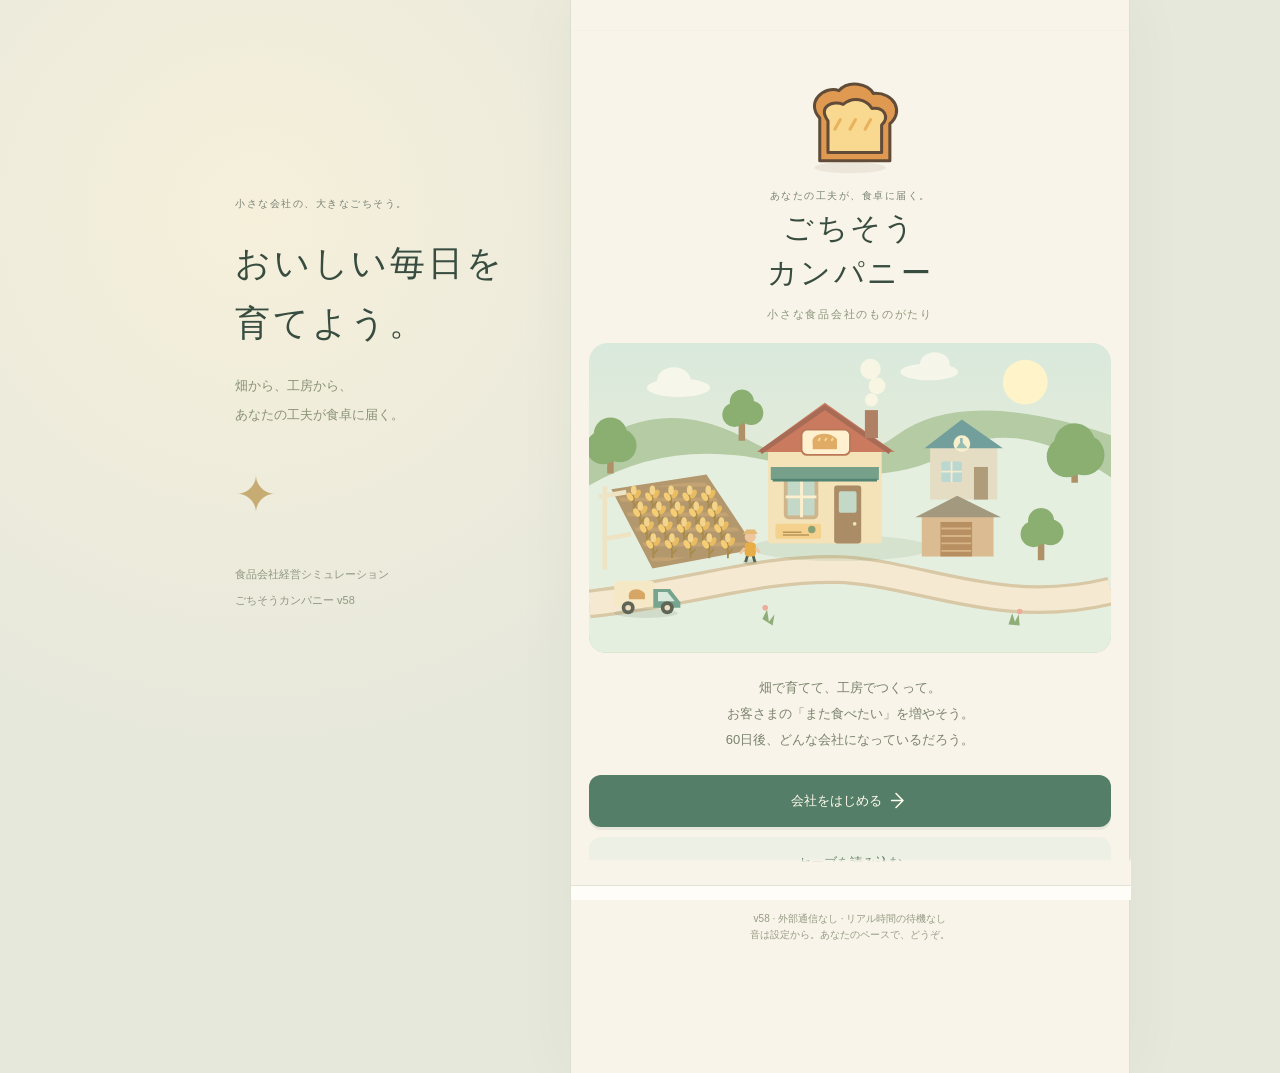
==== index.html @ 8b36f78a "gochisou" ====
<!doctype html><html lang="ja"><head><meta charset="utf-8"><meta name="viewport" content="width=device-width,initial-scale=1,viewport-fit=cover"><meta name="game-play-url" content="https://gochisou-company-mobile.dandeeeee.chatgpt.site"><meta name="apple-mobile-web-app-capable" content="yes"><meta name="apple-mobile-web-app-status-bar-style" content="default"><meta name="mobile-web-app-capable" content="yes"><meta name="theme-color" content="#f8f4e9"><meta name="description" content="小さな食品会社から、みんなの食卓へ。ごちそうカンパニー v58"><title>ごちそうカンパニー v58</title><link rel="icon" type="image/svg+xml" href="data:image/svg+xml,%3Csvg%20xmlns%3D%22http%3A%2F%2Fwww.w3.org%2F2000%2Fsvg%22%20viewBox%3D%220%200%2064%2064%22%3E%3Crect%20width%3D%2264%22%20height%3D%2264%22%20rx%3D%2216%22%20fill%3D%22%236a907c%22%2F%3E%3Cpath%20d%3D%22M14%2030C5%2017%2022%2010%2029%2016c14-10%2028%202%2022%2014v21H14Z%22%20fill%3D%22%23f5d594%22%2F%3E%3Cpath%20d%3D%22m23%2033%204-7m6%207%204-7m6%207%204-7%22%20stroke%3D%22%23c48b4f%22%20stroke-width%3D%223%22%20stroke-linecap%3D%22round%22%2F%3E%3C%2Fsvg%3E%0A"><style>
:root{--ink:#384d40;--muted:#788275;--green:#557e68;--green-dark:#365e4b;--sage:#e2eadd;--cream:#f8f4e9;--paper:#fffdf6;--line:#e4e3d4;--orange:#c9845e;--shadow:0 7px 20px #4b55330a;font-family:-apple-system,BlinkMacSystemFont,"Hiragino Kaku Gothic ProN","Noto Sans JP","Yu Gothic",Meiryo,sans-serif;color:var(--ink);background:#eeeadd;font-synthesis:none}*{box-sizing:border-box}body{margin:0;line-height:1.65;-webkit-tap-highlight-color:transparent}button,input,select,textarea{font:inherit;color:inherit}button,a,input,select{-webkit-touch-callout:none}button{cursor:pointer;border:0;background:none;min-height:44px;border-radius:12px;font-weight:700;touch-action:manipulation}button:active:not(:disabled){transform:translateY(1px)}button:focus-visible,a:focus-visible,input:focus-visible,select:focus-visible,[tabindex]:focus-visible{outline:3px solid #c59052;outline-offset:3px}button:disabled{cursor:not-allowed;opacity:.46}input,select,textarea{background:#fffdf7;border:1px solid #d6daca;border-radius:10px;min-height:44px;padding:10px;max-width:100%;font-size:16px}input[type=number]{width:80px}input[type=range]{padding:0;flex:1;min-width:100px;accent-color:var(--green)}input[type=checkbox]{width:20px;min-height:24px;accent-color:var(--green)}label{font-size:13px;display:block}h1,h2,h3,p{margin:0}h2{font-size:20px;letter-spacing:.03em;line-height:1.5}h3{font-size:15px;line-height:1.6}small,.small{font-size:12px}strong{font-weight:800}a{color:var(--green-dark)}.app{max-width:560px;min-height:100dvh;margin:auto;background:var(--cream);box-shadow:0 0 60px #33422e0c;position:relative}.desktop-note{display:none}.icon{width:21px;height:21px;flex:none;vertical-align:middle}.tiny-label{font-size:10px;letter-spacing:.15em;font-weight:800;color:var(--muted)}.muted{color:var(--muted)}.row{display:flex;align-items:center;gap:10px}.spread{justify-content:space-between}.wrap{flex-wrap:wrap}.grow{flex:1;min-width:0}.center{text-align:center}.right{text-align:right}.stack>*+*{margin-top:10px}.mt{margin-top:14px}.mb{margin-bottom:14px}.gap4{gap:4px}.tag{font-size:10px;font-weight:700;display:inline-flex;gap:4px;align-items:center;padding:3px 8px;border-radius:6px;background:#f0efdf;color:#777b60;white-space:normal}.tag.green{background:#e4eddf;color:#547455}.tag.orange{background:#f7e7d4;color:#a47649}.tag.red{background:#f5e0d6;color:#ad644f}.rank{display:inline-flex;align-items:center;justify-content:center;font-size:12px;font-weight:850;min-width:27px;min-height:24px;padding:0 6px;border-radius:7px;background:#eeeadc;border:1px solid #dadbc9;line-height:1.4}.rank.q2{background:#dce9d6;color:#567945}.rank.q3{background:#d9e9e5;color:#387666}.rank.q4{background:#e2ddee;color:#76628c}.rank.q5,.rank.q6{background:#f4e3ae;border-color:#d5bb70;color:#967435}.btn{display:inline-flex;align-items:center;justify-content:center;gap:7px;padding:11px 16px;background:var(--green);color:#fffbed;box-shadow:0 3px 0 #365d4818;font-size:13px}.btn.secondary{background:#edf0e4;color:#4f725c;box-shadow:none}.btn.outline{background:transparent;color:var(--green);border:1px solid #cdd7c5;box-shadow:none}.btn.danger{color:#a65d49;background:#f7e7df;box-shadow:none}.btn.compact{padding:8px 10px;min-height:44px;font-size:12px}.btn.full{width:100%}.linkbtn{min-height:44px;color:var(--green);padding:6px 3px;font-size:12px;display:inline-flex;gap:5px;align-items:center}.text-danger{color:#aa6451}.card{background:var(--paper);border:1px solid var(--line);border-radius:17px;padding:16px;box-shadow:var(--shadow);min-width:0}.card+.card{margin-top:12px}.card.tint{background:#edf1e4}.section-head{margin:22px 0 12px}.section-head:first-child{margin-top:2px}.section-head .eyebrow{font-size:11px;color:var(--orange);letter-spacing:.12em;font-weight:800}.intro{font-size:12px;color:var(--muted);margin:5px 0 16px}.empty{border:1px dashed #ccd5c3;border-radius:15px;padding:25px 15px;text-align:center;color:var(--muted);font-size:12px}.grid{display:grid;grid-template-columns:repeat(2,minmax(0,1fr));gap:10px}.grid>.card{margin:0}.pill{padding:6px 10px;border-radius:30px;font-size:11px;background:#efeee1;display:inline-flex;gap:5px;align-items:center}.divider{height:1px;background:var(--line);margin:13px 0}.notice{font-size:12px;padding:11px 13px;border-radius:12px;background:#f1ebd9;border-left:3px solid #d5b676}.notice.warn{background:#f8e9db;border-left-color:#c78661}.food-art{width:66px;height:66px;flex:none}.food-art.big{width:86px;height:86px}.avatar{width:62px;height:65px;flex:none}.meter{height:6px;background:#e9eadc;border-radius:5px;overflow:hidden}.meter>i{height:100%;display:block;background:#8fa979;border-radius:5px}.metric-grid{display:grid;grid-template-columns:repeat(3,minmax(0,1fr));gap:8px}.metric{background:#f2f2e7;padding:10px;border-radius:10px;min-width:0}.metric small{font-size:10px;color:var(--muted);display:block}.metric b{font-size:16px;overflow-wrap:anywhere}.metric.positive b{color:#517857}.metric.negative b{color:#ae735b}header{padding:18px 20px 12px;background:var(--cream);position:sticky;top:0;z-index:20;border-bottom:1px solid #e1e4d733}.brandmark{display:flex;gap:9px;align-items:center}.brand-icon{background:#668872;color:#f7e7bc;width:34px;height:34px;border-radius:12px;display:grid;place-items:center}.brandmark strong{font-size:13px;letter-spacing:.04em}.company-name{font-size:10px;color:var(--muted);max-width:180px;overflow:hidden;text-overflow:ellipsis;white-space:nowrap}.save-dot{font-size:10px;color:#73846d;display:flex;gap:4px;align-items:center}.save-dot::before{content:'';width:5px;height:5px;border-radius:50%;background:#8fa87c}.header-data{display:flex;gap:8px;margin-top:12px;align-items:center;justify-content:space-between}.date-box{display:flex;gap:5px;align-items:baseline}.date-box strong{font-size:25px;line-height:1.1;letter-spacing:-.04em}.date-box small{font-size:11px}.date-box .season{font-size:12px;margin-right:7px;color:#849672}.cash-box{font-variant-numeric:tabular-nums;color:#566d4d;display:flex;align-items:center;gap:6px;font-size:21px;font-weight:800;letter-spacing:-.025em}.cash-box .icon{color:#ba9a58;width:19px}.header-meta{display:flex;justify-content:space-between;font-size:10px;color:#7b8370;margin-top:6px}.header-meta b{color:#5d7057;font-weight:700}main{padding:9px 18px 180px;min-height:65vh}#daybar{position:fixed;bottom:calc(66px + env(safe-area-inset-bottom));width:min(100%,560px);background:linear-gradient(0deg,var(--cream) 85%,transparent);padding:17px 18px 10px;z-index:29}.day-action{width:100%;display:flex;align-items:center;justify-content:space-between;background:#4e755f;color:#fff9e6;padding:11px 16px;border-radius:14px;box-shadow:0 5px 14px #35554218;min-height:48px}.day-action small{font-size:10px;font-weight:400;color:#e1e9d5}.day-action strong{font-size:13px}.day-action .icon{width:19px}nav{position:fixed;bottom:0;width:min(100%,560px);display:grid;grid-template-columns:repeat(5,1fr);padding:7px 10px calc(7px + env(safe-area-inset-bottom));background:#fffdf7f7;backdrop-filter:blur(12px);border-top:1px solid #e0e3d5;z-index:30}nav button{display:flex;flex-direction:column;align-items:center;justify-content:center;gap:3px;font-size:10px;color:#87907e;border-radius:12px;min-height:49px}nav button.active{color:#466d54;background:#eaf0e4}nav .icon{width:22px;height:22px}.subnav{display:flex;flex-wrap:wrap;gap:6px;margin:10px 0 20px}.subnav button{font-size:12px;min-height:44px;padding:7px 13px;border:1px solid #e0e3d6;border-radius:30px;color:#7a8270;background:#f5f3e8}.subnav button.active{background:#e2eadc;border-color:#cfdbbf;color:#45654b}.company-scene{width:calc(100% + 12px);margin:0 -6px;display:block;border-radius:17px;overflow:hidden}.scene-wrap{position:relative;margin-top:10px}.scene-caption{display:flex;align-items:center;justify-content:space-between;font-size:10px;color:#7e8a72;padding:8px 3px}.home-greeting h2{font-size:22px;font-weight:800;letter-spacing:.03em}.home-greeting p{font-size:11px;color:#91947f}.goal-card{padding:13px 15px;border-color:#d8dfca}.goal-icon{width:32px;height:32px;border-radius:50%;background:#e5eddc;display:grid;place-items:center;color:#75905c;flex:none}.goal-card h3{font-size:13px}.goal-card small{font-size:10px;color:#8a8c76}.goal-card .icon{width:17px}.goal-arrow{color:#98a080}.quick-grid{display:grid;grid-template-columns:repeat(3,minmax(0,1fr));gap:9px}.quick-grid button{padding:13px 5px 10px;background:#fffdf6;border:1px solid #e0e4d4;border-radius:14px;min-height:85px;display:flex;flex-direction:column;align-items:center;gap:5px;font-size:11px}.quick-grid .icon{color:#879b70;width:23px;height:23px}.quick-grid small{font-size:10px;font-weight:400;color:var(--muted)}.customer-note{border-radius:15px;background:#eaf0e1;padding:12px;display:flex;gap:10px;align-items:center;font-size:12px}.customer-note .avatar{width:47px;height:52px}.product-card{display:flex;gap:12px;align-items:center;padding:13px}.product-card .info{flex:1;min-width:0}.product-card h3{font-size:14px}.product-card .tags{display:flex;gap:4px;flex-wrap:wrap;margin-top:4px}.product-card .food-art{width:65px;height:65px}.product-card .product-action{display:flex;flex-direction:column;align-items:center;gap:3px}.product-action small{font-size:10px;color:var(--muted)}.product-action .btn{min-width:66px;padding:9px}.recipe-materials{font-size:11px;color:#8a8b74;margin-top:5px}.order-top{display:flex;justify-content:space-between;gap:7px;margin-bottom:9px}.order-customer{font-size:11px;color:#71816e}.order-product{display:flex;gap:10px;align-items:center}.order-product h3{font-size:15px}.order-product .food-art{width:58px;height:58px}.order-reward{font-size:20px;color:#657c51;letter-spacing:-.02em;font-weight:800}.order-bottom{display:flex;align-items:center;justify-content:space-between;gap:8px;margin-top:12px}.order-status{font-size:11px;color:#65806b;margin-top:10px;padding:8px 10px;background:#f0f3e9;border-radius:9px}.order-status.warn{background:#f8eedc;color:#9d7c52}.order-actions{display:flex;gap:7px;flex-wrap:wrap;margin-top:11px}.order-actions .btn{flex:1}.detail-actions{display:flex;flex-wrap:wrap;gap:8px}.detail-actions button{font-size:11px;min-height:44px;color:#728263;padding:4px 9px;background:#f2f3e9;border-radius:8px}.reason{font-size:11px;color:#a27754;margin-top:7px}.lot-row{padding:12px;border:1px solid var(--line);border-radius:12px;background:#fffdf7;margin-top:8px}.lot-row .food-art{width:40px;height:40px}.lot-row .details{font-size:10px;color:#88907c;margin-top:4px}.staff-card .avatar{width:73px;height:77px}.staff-card .skill{display:inline-block;font-size:11px;background:#f4e8d4;padding:4px 9px;border-radius:8px;color:#9a7851}.research-row{padding:14px 12px;display:flex;gap:10px;align-items:center;border-bottom:1px solid var(--line)}.research-row:last-child{border-bottom:0}.research-row h3{font-size:13px}.research-row p{font-size:11px;color:var(--muted)}.research-row .icon{color:#86a27a}.research-panel{padding:0 10px}.region-map{padding:10px}.region-card{border-left:3px solid #a1b58a}.timeline{position:relative;padding-left:18px}.timeline::before{content:'';position:absolute;left:4px;top:10px;bottom:10px;width:1px;background:#d9dfcd}.timeline-item{position:relative;padding:0 0 19px}.timeline-item::before{content:'';position:absolute;left:-18px;top:8px;width:9px;height:9px;background:#9aaa7e;border:2px solid var(--cream);border-radius:50%}.timeline-item small{color:#9ba185;font-size:10px}.timeline-item strong{display:block;font-size:13px}.timeline-item p{color:#7c8572;font-size:11px}.bar-row{display:grid;grid-template-columns:48px 1fr 32px;gap:10px;align-items:center;font-size:12px;margin-top:10px}.hero-result{padding:25px 10px;text-align:center;background:radial-gradient(ellipse,#f6e8bc,transparent 68%)}.hero-result .icon{width:50px;height:50px;color:#c1a161}.hero-result h2{margin-top:12px;font-size:24px}.hero-result p{font-size:12px;margin-top:5px;color:#849077}.form-grid{display:grid;grid-template-columns:1fr 80px;gap:10px;align-items:center}.form-grid label{display:flex;align-items:center;gap:6px}.form-grid .food-art{width:32px;height:32px}.draft-form{display:grid;gap:12px}.draft-form label>input,.draft-form label>select{display:block;margin-top:4px;width:100%}.probability{display:flex;gap:3px;height:9px;border-radius:8px;overflow:hidden;margin:12px 0 7px}.probability span{background:#86a77f;min-width:1px}.prob-legend{display:flex;flex-wrap:wrap;gap:7px;font-size:10px;color:#849175}.preview-stats{display:grid;grid-template-columns:repeat(3,1fr);gap:6px;margin:14px 0}.preview-stats>div{padding:10px 7px;background:#f0f2e7;border-radius:10px;text-align:center}.preview-stats small{font-size:10px;display:block;color:#7a8570}.preview-stats b{font-size:15px}.sheet-top{display:flex;justify-content:space-between;align-items:flex-start;margin-bottom:18px;gap:10px}.sheet-close{width:44px;height:44px;display:grid;place-items:center;background:#f0f1e5;border-radius:50%;flex:none}.sheet-close .icon{width:18px}.sheet-product{display:flex;gap:14px;align-items:center;margin-bottom:15px}.sheet-product .food-art{width:84px;height:84px}.sheet-product h2{font-size:19px}.sheet-footer{margin-top:18px;display:flex;gap:8px}.sheet-footer .btn{flex:1}.field-row{display:flex;justify-content:space-between;align-items:center;gap:10px;margin:12px 0}.field-row select{max-width:60%}dialog{border:1px solid #e1e3d3;background:var(--paper);color:var(--ink);border-radius:23px 23px 0 0;width:min(560px,100%);max-width:100%;max-height:89dvh;margin:auto auto 0;padding:24px 20px max(24px,env(safe-area-inset-bottom));box-shadow:0 -8px 80px #344c4333;overflow-y:auto;overscroll-behavior:contain}dialog::backdrop{background:#233f3a66;backdrop-filter:blur(4px)}dialog[open]{animation:sheet-in .22s ease-out}body:has(dialog[open]){overflow:hidden}#toast{position:fixed;left:50%;transform:translate(-50%,12px);bottom:calc(143px + env(safe-area-inset-bottom));background:#385d49f5;color:#fff9e9;padding:12px 18px;border-radius:14px;z-index:100;max-width:90%;width:max-content;box-shadow:0 8px 20px #24423022;font-size:12px;opacity:0;pointer-events:none;transition:.2s}#toast.show{opacity:1;transform:translate(-50%,0)}#celebrate{position:fixed;inset:0;pointer-events:none;z-index:90;overflow:hidden}.confetti{position:absolute;top:-20px;width:7px;height:12px;background:#d8b56a;animation:confetti 1.5s ease-out forwards}#save-warning:empty{display:none}#save-warning{position:sticky;top:118px;z-index:35;background:#f5dbce;padding:12px 18px;color:#8e503c;font-size:12px;border-bottom:1px solid #d2a98d}#save-warning .btn{min-height:44px;font-size:11px;padding:6px 12px}.welcome{padding:16px 0 35px}.welcome-logo{display:block;text-align:center;margin-top:20px}.welcome-logo .food-art{width:110px;height:110px}.welcome h1{font-size:30px;line-height:1.5;letter-spacing:.08em}.welcome .sub{font-size:11px;letter-spacing:.16em;color:#8b967a;margin:10px 0 20px}.welcome .company-scene{margin:0;width:100%}.welcome .lead{font-size:13px;line-height:2;margin:22px 15px;color:#7a826c}.welcome .btn{min-height:52px}.splash-footer{font-size:10px;text-align:center;color:#959b84;margin:22px 0}.welcome-fields{display:grid;gap:12px}.welcome-fields input,.welcome-fields select{width:100%;margin-top:4px}.lot-filter{display:flex;align-items:center;gap:8px}.lot-filter select{flex:1}.album{display:grid;grid-template-columns:repeat(3,minmax(0,1fr));gap:8px}.album-item{text-align:center;background:#fffdf6;border:1px solid var(--line);border-radius:13px;padding:10px 4px;font-size:10px}.album-item .food-art{width:60px;height:60px}.album-item.undiscovered{filter:grayscale(.8);opacity:.65}.album-item span{display:block}.two-col{display:grid;grid-template-columns:1fr 1fr;gap:10px}.input-group{display:flex;gap:6px;align-items:center}.output-msg{padding:11px;background:#e9f0df;border-radius:11px;font-size:12px}.route-title{display:flex;align-items:center;gap:8px}.day-warning{font-size:11px;color:#ad7758}.content-list{font-size:12px;margin:10px 0;padding-left:19px;line-height:1.9}.code-block{padding:13px;background:#efeee3;font-size:11px;white-space:pre-wrap;overflow-wrap:anywhere;border-radius:11px;max-height:300px;overflow:auto}.edit-hint{font-size:11px;color:#919a80;margin-top:8px}.inline-name{overflow-wrap:anywhere}details{margin-top:12px}summary{cursor:pointer;min-height:44px;font-size:12px;color:#71836a;display:flex;align-items:center}summary::before{content:'＋';margin-right:6px}details[open]>summary::before{content:'−'}.field-label{font-size:11px;color:#869276}.table{width:100%;border-collapse:collapse;font-size:11px}.table th,.table td{padding:9px 6px;border-bottom:1px solid var(--line);text-align:left}.chips{display:flex;gap:5px;flex-wrap:wrap}.locked-card{opacity:.7}.counter{font-size:11px;color:#a38753;white-space:nowrap}.scene-paused *{animation-play-state:paused!important}.company-scene [role=button]{cursor:pointer}.company-scene [role=button]:hover{filter:brightness(1.04)}.cloud{animation:cloud 18s ease-in-out infinite}.cloud2{animation-delay:-8s}.steam{animation:steam 3.4s ease-in-out infinite;transform-origin:303px 70px}.crop{animation:crop 4s ease-in-out infinite;transform-box:fill-box;transform-origin:bottom}.delivery-truck{animation:truck 22s linear infinite}.farmer-worker{animation:farmer 7s ease-in-out infinite}.chef-worker{animation:chef 9s ease-in-out infinite}.craft-pulse .company-scene{animation:glow .65s ease-out}@keyframes cloud{50%{translate:20px 0}}@keyframes steam{0%,100%{opacity:.35;translate:0 4px}50%{opacity:.8;translate:2px -3px}}@keyframes crop{50%{rotate:4deg}}@keyframes truck{0%,10%{translate:-120px 0}80%,100%{translate:540px 0}}@keyframes farmer{0%,100%{translate:0 0}40%,60%{translate:-30px -12px}}@keyframes chef{0%,100%{translate:0 0}35%,65%{translate:38px 12px}}@keyframes sheet-in{from{translate:0 25px;opacity:.3}to{translate:0 0;opacity:1}}@keyframes confetti{to{translate:40px 105vh;rotate:400deg;opacity:0}}@keyframes glow{50%{filter:brightness(1.09)}}.reduced *, .short *{scroll-behavior:auto!important}.reduced .company-scene *,.reduced .confetti,.reduced dialog{animation:none!important}.short .confetti{animation-duration:.6s}.short dialog{animation-duration:.1s}@media(prefers-reduced-motion:reduce){.company-scene *,.confetti,dialog{animation:none!important}*{scroll-behavior:auto!important}}@media(min-width:900px){body{background:radial-gradient(circle at 20% 20%,#f6f0db,transparent 40%),#e7e8dc}.app{margin-left:calc(50% - 70px);border-left:1px solid #dbe0d0;border-right:1px solid #dbe0d0}.desktop-note{display:block;position:fixed;top:21%;right:calc(50% + 130px);width:275px}.desktop-note h1{font-size:35px;line-height:1.7;margin:18px 0 20px;letter-spacing:.08em}.desktop-note p{color:#899276;font-size:13px;line-height:2.2}.desktop-note small{font-size:11px;line-height:2;color:#909780}.desktop-sprig{font-size:50px;color:#c6ab73;margin:24px 0}dialog{margin:auto;border-radius:23px;max-height:88vh}#toast{left:calc(50% + 210px)}}@media(max-width:359px){header{padding:14px 14px 10px}main{padding-left:12px;padding-right:12px}.brandmark strong{font-size:12px}.cash-box{font-size:19px}.product-card{gap:7px;padding:10px}.product-card .food-art{width:52px;height:52px}.product-card h3{font-size:12px}.product-card .btn{min-width:55px;padding:8px 7px}.card{padding:13px}.btn{padding:10px 11px}.metric b{font-size:14px}.home-greeting h2{font-size:20px}.subnav button{padding:7px 11px}dialog{padding-left:16px;padding-right:16px}.header-meta{font-size:9px}.quick-grid button{font-size:10px}}
.result-sprite{position:fixed;z-index:120;left:50%;top:43%;width:98px;height:98px;border-radius:24px;background:#fff9eadd;box-shadow:0 10px 30px #55603b1a;pointer-events:none;animation:product-fly .8s ease-out forwards;display:grid;place-items:center}.result-sprite .food-art{width:80px;height:80px}@keyframes product-fly{0%{transform:translate(-50%,30px) scale(.6);opacity:0}30%{transform:translate(-50%,0) scale(1.1);opacity:1}60%{transform:translate(-50%,-8px) scale(1);opacity:1}100%{transform:translate(-50%,-70px) scale(.8);opacity:0}}.reduced .result-sprite{display:none}@media(prefers-reduced-motion:reduce){.result-sprite{display:none}}
/* v54: standalone boot, small screens, keyboard and safe-area handling. */
.boot-panel{margin:24px auto;padding:22px;max-width:500px;border:1px solid var(--line);border-radius:18px;background:var(--paper);font-size:16px}.boot-panel[hidden]{display:none}.boot-panel h1{font-size:23px}.boot-panel p{margin:14px 0}.boot-panel a{color:white;text-decoration:none}.local-notice{text-align:left;margin-bottom:20px}.local-notice a{display:block;min-height:44px;padding:10px 0;color:var(--green-dark);font-weight:700}
html{scroll-padding-top:130px}body{overflow-wrap:anywhere;-webkit-text-size-adjust:100%;text-size-adjust:100%}.row.spread,.sheet-footer,.detail-actions{flex-wrap:wrap}header{padding-top:calc(18px + env(safe-area-inset-top,0px))}.header-data{flex-wrap:wrap}.cash-box{max-width:100%;flex-wrap:wrap}.header-meta{gap:6px;flex-wrap:wrap}.save-dot.unsaved{color:#a45c3f}.save-dot.unsaved::before{background:#bb6a49}
main{padding-bottom:calc(var(--bottom-space,190px) + env(safe-area-inset-bottom,0px))}#daybar{bottom:var(--nav-height,80px)}nav{padding-bottom:calc(7px + env(safe-area-inset-bottom,0px))}nav button{min-width:0;overflow-wrap:anywhere}nav button span{font-size:12px}.keyboard-open:not(.modal-open) #daybar,.keyboard-open:not(.modal-open) nav{visibility:hidden}
dialog{max-height:89vh;max-height:min(89dvh,calc(var(--visible-height,100vh) - 20px));scroll-padding-bottom:20px}dialog:not([open]){display:none}dialog[open]{display:block}.modal-open{position:fixed;width:100%;overflow:hidden}.dialog-fallback::before{content:'';position:fixed;inset:0;background:#233f3a99;z-index:98}.dialog-fallback dialog{position:fixed;z-index:99;top:auto;bottom:0;left:0;right:0}.sheet-top{align-items:flex-start}.sheet-top h2{overflow-wrap:anywhere}.sheet-close{flex:none;min-width:44px}.sheet-footer .btn{min-width:min(130px,100%)}.field-row{flex-wrap:wrap}.field-row select{min-width:0}.field-row input[type=range]{min-width:80px}textarea{display:block;width:100%;min-height:140px;resize:vertical;user-select:text;-webkit-user-select:text;-webkit-touch-callout:default}input,select{-webkit-touch-callout:default}.small,.intro,.notice,.btn.compact{font-size:13px}.tag,.field-label,.edit-hint,.recipe-materials{font-size:12px}.metric small{font-size:12px}.code-block{max-width:100%;overflow-wrap:anywhere;white-space:pre-wrap}.welcome{padding-top:10px}
@media(max-width:359px){.metric-grid{gap:5px}.metric{padding:8px 5px}.metric b{font-size:14px}.header-meta{font-size:11px}.card.product-card{flex-wrap:wrap}.product-card .info{min-width:120px}.product-card>.btn{margin-left:auto}.sheet-footer{flex-wrap:wrap}.row.spread{gap:8px}}
@media(min-width:900px){.modal-open .app{margin-left:calc(50% - 70px)}}

label.row{min-height:44px}.notice.warn{font-size:14px}.result-sprite{pointer-events:none}.field-row>label{flex-shrink:0}

/* v55: compact, readable work and tasting notes. */
.affinity-summary{margin-top:14px;padding:14px;background:#f3efe3;border-radius:14px}
.affinity-pair{padding:10px 0;border-bottom:1px solid #dfdfcc}
.affinity-pair .row>span{min-width:0;overflow-wrap:anywhere}
.affinity-pair b{flex-shrink:0;margin-left:10px}
.work-card .row{flex-wrap:wrap;gap:10px}
.work-card .btn{min-height:44px}
@media(max-width:360px){.affinity-summary{padding:10px}.field-row label{overflow-wrap:anywhere}.work-card .row .btn{flex-basis:100%}}

/* v56: daily choices, clear staff presets, and a compact closing flow. */
.today-board{border:1px solid #9cad8b;background:#fcfff5}.today-title{font-size:16px;font-weight:700;margin:12px 0;color:#405e48}
.today-board>.row{flex-wrap:wrap;gap:8px}.today-row{display:flex;gap:12px;justify-content:space-between;align-items:center;padding:12px 0;border-bottom:1px solid #e4e7d9}.today-row:last-child{border-bottom:0}
.today-row>div{flex:1;min-width:0;overflow-wrap:anywhere}.today-row strong{font-size:13px;display:block}.today-row small{display:block;font-size:12px;color:#71806a;margin-top:4px}.today-row>.btn{flex:0 1 130px;min-width:90px;min-height:44px}
.optional-growth{border-top:1px dashed #d4dbc7}.closing-risks{border-radius:14px;background:#f8ece2;border:1px solid #dfbea1;padding:14px}.closing-risks h3{color:#85533b}
.preset-card.selected{border:2px solid #8aab77;background:#f4f9ec}.preset-card .row{flex-wrap:wrap;gap:8px}
.work-flow{display:grid;grid-template-columns:repeat(4,minmax(0,1fr));gap:6px;margin:16px 0}.work-flow>span{font-size:11px;text-align:center;display:flex;flex-direction:column;align-items:center;gap:4px;background:#fffdf5;padding:8px 3px;border-radius:10px}.work-flow svg{width:38px;height:38px}
.quick-contract{padding:12px;border:1px solid #cfdbc3;background:#f5f8ef;border-radius:12px}.quick-contract .btn{white-space:normal}
.day-action{gap:12px}.day-hint{min-width:0;flex:1;text-align:left}.day-hint small{display:block;white-space:normal;overflow-wrap:anywhere}.day-next{display:flex;align-items:center;flex:none;gap:7px}.sheet-footer>div{flex:1;min-width:0}.sheet-footer>div .btn{min-width:0;min-height:48px;white-space:normal}
@media(max-width:360px){.today-row{flex-wrap:wrap;gap:8px}.today-row>.btn{flex:1 1 100%;width:100%}.work-details .field-row>label{flex-shrink:1}.work-flow>span{font-size:10px}.day-hint small{font-size:11px}}

.closing-dialog .sheet-footer{position:sticky;bottom:-24px;background:var(--paper);padding:12px 0;z-index:2;border-top:1px solid var(--line);box-shadow:0 -8px 12px var(--paper)}

/* Job applications and recovery desk keep the same warm company palette. */
.cash-banner{background:#f7ecd5;border-color:#dcc69a}.cash-banner h3{font-size:14px}.cash-banner .icon{color:#b38a3e;width:32px;height:32px}.campaign-grid{display:grid;grid-template-columns:repeat(2,minmax(0,1fr));gap:10px}.campaign-grid .card{margin:0;display:flex;flex-direction:column}.campaign-price{font-size:22px;margin:7px 0;color:var(--green-dark)}.campaign-card>.btn{margin-top:auto}.campaign-card>details{margin-bottom:12px}.recruit-intro{background:#eef0e1}.applicant-card{position:relative;overflow:hidden;animation:application-arrive .4s ease-out}.applicant-card:before{content:'';position:absolute;top:0;left:0;width:4px;height:100%;background:#d7bc78}.applicants>.card+.card{margin-top:12px}.talent-stats{margin-top:14px;display:grid;gap:7px}.talent-stats>div{display:grid;grid-template-columns:52px minmax(30px,1fr) 32px;gap:8px;align-items:center;font-size:12px}.talent-stats b{text-align:right}.talent-stats .meter{height:7px}.talent-quote{padding:11px 12px;background:#f5f0df;border-radius:10px;margin-top:12px}.talent-profile{display:flex;align-items:center;gap:15px}.talent-profile .avatar{width:86px;height:96px}.rarity-badge{display:inline-flex;font-size:10px;padding:3px 9px;border:1px solid #cad7c4;border-radius:30px;background:#e8eedf;font-weight:800}.rarity-1{background:#e2edea;border-color:#a7c9bb;color:#40776a}.rarity-2{background:#eee5f3;border-color:#c8abd9;color:#846094}.rarity-3{background:#f6e9c3;border-color:#d4b265;color:#976e25}.support-card{border-color:#c8d6bd;background:#f4f6e9}.campaign-card summary{font-size:11px}.campaign-card .small{font-size:11px}.finance-route select{width:100%}@keyframes application-arrive{from{opacity:0;transform:translateY(9px)}to{opacity:1;transform:none}}@media(max-width:360px){.campaign-grid{grid-template-columns:1fr}.talent-profile{gap:8px}.talent-profile h2{font-size:18px}}@media(prefers-reduced-motion:reduce){.applicant-card{animation:none}}.reduced .applicant-card{animation:none}

/* v58: one clear next step; a small, optional menu design space. */
.order-next{margin-top:16px;padding:15px;border-radius:15px;background:#f2f1e3;border:1px solid #e0dfca;overflow-wrap:anywhere}.order-next h3{font-size:15px;line-height:1.6;margin-top:5px}.order-next .btn{white-space:normal;min-height:46px}.order-next .tiny-label{color:#799072}.dining-invite{margin-top:18px;background:linear-gradient(120deg,#f0f3e6,#f9f2df);border-color:#d6ddc4}.dining-mark{display:grid;place-items:center;flex:0 0 46px;height:46px;border-radius:50%;background:#e0e8d3;color:#698363}.dining-mark svg{width:25px;height:25px}.dining-brief{padding:18px;background:#eff2e5;border-radius:18px}.dining-brief h3{margin:8px 0}.dining-field{align-items:stretch;gap:8px}.dining-field label{flex:0 0 4em;align-self:center}.dining-field select{min-width:0;width:100%;flex:1;min-height:46px}.dining-preview{border:1px solid #dbe0cb;border-radius:18px;padding:16px;margin-top:14px;background:#fffdf5;animation:menu-arrive .25s ease-out}.menu-pair{display:grid;grid-template-columns:minmax(0,1fr) 18px minmax(0,1fr);align-items:center;gap:8px}.menu-pair>div{display:flex;align-items:center;flex-direction:column;text-align:center;min-width:0;gap:6px}.menu-pair svg{width:66px;height:66px}.menu-pair strong{font-size:12px;overflow-wrap:anywhere}.pair-plus{color:#94a082;text-align:center}.dining-preview>.row{flex-wrap:wrap;gap:8px}.dining-preview p{overflow-wrap:anywhere}.dining-preview .small{margin-top:9px}.dining-preview .meter i{transition:width .25s ease-out}@keyframes menu-arrive{from{opacity:.65;transform:translateY(4px)}to{opacity:1;transform:none}}.reduced .dining-preview,.short .dining-preview{animation:none}.reduced .dining-preview .meter i,.short .dining-preview .meter i{transition:none}@media(prefers-reduced-motion:reduce){.dining-preview{animation:none}.dining-preview .meter i{transition:none}}@media(max-width:360px){.dining-field{flex-wrap:wrap}.dining-field label{flex-basis:100%}.order-next{padding:12px}.dining-preview{padding:12px}}

</style></head><body><section id="boot-panel" class="boot-panel"><h1>ごちそうカンパニー v58</h1><p>ゲームを起動しています。</p><p>このまま画面が変わらない場合は、下のブラウザ版をSafari・Chromeで開いてください。ファイルのプレビュー画面ではゲームが動かない場合があります。</p><a class="btn full" href="https://gochisou-company-mobile.dandeeeee.chatgpt.site">ブラウザ版を開く</a><p id="boot-error" role="alert"></p></section><div class="desktop-note"><span class="tiny-label">小さな会社の、大きなごちそう。</span><h1>おいしい毎日を<br>育てよう。</h1><p>畑から、工房から、<br>あなたの工夫が食卓に届く。</p><div class="desktop-sprig">✦</div><small>食品会社経営シミュレーション<br>ごちそうカンパニー v58</small></div><div id="app" class="app"><header id="header"></header><div id="save-warning" role="alert"></div><main id="main" tabindex="-1"></main><div id="daybar"></div><nav id="nav" aria-label="主メニュー"></nav></div><dialog id="sheet" aria-labelledby="sheet-title"><div id="sheet-body"></div></dialog><div id="toast" role="status" aria-live="polite"></div><div id="celebrate" aria-hidden="true"></div><input id="import-file" type="file" accept=".json,application/json" hidden><noscript>このゲームにはJavaScriptが必要です。ブラウザで有効にして開いてください。</noscript><script>window.addEventListener("error",function(event){var panel=document.getElementById("boot-panel"),out=document.getElementById("boot-error");if(panel&&!window.GCApp){panel.hidden=false;out.textContent="起動に失敗しました。"+(event.message||"");}});</script><script>
/* platform.js */
/* Browser capabilities are optional: an unavailable API must not stop the game. */
(function(root){'use strict';
const doc=root.document;
const local=/^(file|content):$/.test(root.location.protocol);
const playURL=doc.querySelector('meta[name="game-play-url"]')?.content||'';
let savedY=0,lastFocus=null,modal=false;
function layout(){
  const vv=root.visualViewport,h=vv?.height||root.innerHeight,offset=vv?.offsetTop||0;
  doc.documentElement.style.setProperty('--visible-height',h+'px');
  doc.documentElement.style.setProperty('--visible-top',offset+'px');
  const nav=doc.getElementById('nav'),day=doc.getElementById('daybar');
  const navH=nav?.offsetHeight||80,dayH=day?.offsetHeight||85;
  doc.documentElement.style.setProperty('--nav-height',navH+'px');
  doc.documentElement.style.setProperty('--bottom-space',(navH+dayH+30)+'px');
  const editing=/^(INPUT|TEXTAREA|SELECT)$/.test(doc.activeElement?.tagName||'');
  doc.body.classList.toggle('keyboard-open',editing&&h<root.innerHeight-120);
}
function opened(){
  if(!modal){savedY=root.scrollY;lastFocus=doc.activeElement;modal=true;doc.body.style.top=-savedY+'px';doc.body.classList.add('modal-open')}
  const d=doc.getElementById('sheet');
  if(!d.open){if(typeof d.showModal==='function')d.showModal();else{d.setAttribute('open','');d.setAttribute('aria-modal','true');d.setAttribute('role','dialog');doc.body.classList.add('dialog-fallback')}}
  layout();
}
function closed(){
  const d=doc.getElementById('sheet');
  if(d.open){if(typeof d.close==='function')d.close();else d.removeAttribute('open')}
  if(!modal)return;
  modal=false;doc.body.classList.remove('modal-open','dialog-fallback');doc.body.style.top='';root.scrollTo(0,savedY);
  if(lastFocus?.isConnected)try{lastFocus.focus({preventScroll:true})}catch(e){}
  layout();
}
function readText(file){if(typeof file.text==='function')return file.text();return new Promise((resolve,reject)=>{const reader=new FileReader();reader.onload=()=>resolve(String(reader.result));reader.onerror=()=>reject(Error('ファイルを読み込めませんでした'));reader.readAsText(file)})}
function shareable(text,name){try{if(typeof File==='undefined'||!root.navigator?.canShare||!root.navigator.share)return null;const files=[new File([text],name,{type:'application/json'})];return root.navigator.canShare({files})?{files}:null}catch(e){return null}}
function download(text,name){const url=URL.createObjectURL(new Blob([text],{type:'application/json'})),a=doc.createElement('a');a.href=url;a.download=name;doc.body.appendChild(a);a.click();a.remove();setTimeout(()=>URL.revokeObjectURL(url),60000)}
function ready(){const boot=doc.getElementById('boot-panel');if(boot)boot.hidden=true;layout()}
root.addEventListener('resize',layout);
root.visualViewport?.addEventListener('resize',layout);
root.visualViewport?.addEventListener('scroll',layout);
doc.addEventListener('focusin',layout);doc.addEventListener('focusout',()=>setTimeout(layout,0));
doc.getElementById('sheet')?.addEventListener('cancel',e=>{e.preventDefault();closed()});
doc.getElementById('sheet')?.addEventListener('close',()=>{if(!doc.getElementById('sheet').open)closed()});
if(root.ResizeObserver){const observer=new ResizeObserver(layout);for(const id of ['nav','daybar']){const el=doc.getElementById(id);if(el)observer.observe(el)}}
root.GCPlatform={local,playURL,layout,opened,closed,readText,shareable,download,ready};
})(window);

</script><script>
/* data.js */
/* ごちそうカンパニー v58 — self-contained content data. */
(function(root){'use strict';
const D={version:'58',schema:3,rules:'2.3.0',content:'58.0',ranks:['E','D','C','B','A','S','SS'],rankNames:['素朴','ふつう','良品','上質','特選','逸品','名品']};
D.items={
 wheat:{name:'小麦',kind:'raw',price:50,cost:12,tags:['香ばしい'],farm:true},
 vegetable:{name:'野菜',kind:'raw',price:60,cost:15,tags:['さっぱり','彩り'],farm:true},
 meat:{name:'肉',kind:'raw',price:210,cost:140,tags:['濃厚','満足'],buy:true},
 milk:{name:'牛乳',kind:'raw',price:160,cost:90,tags:['まろやか'],buy:true},
 premiumWheat:{name:'高級小麦',kind:'raw',price:340,cost:210,tags:['香ばしい'],buy:true,rare:true},
 freshVegetable:{name:'朝採れ野菜',kind:'raw',price:330,cost:200,tags:['さっぱり','彩り'],buy:true,rare:true},
 brandMeat:{name:'ブランド肉',kind:'raw',price:600,cost:380,tags:['濃厚','満足'],buy:true,rare:true},
 richMilk:{name:'濃厚ミルク',kind:'raw',price:480,cost:280,tags:['まろやか','濃厚'],buy:true,rare:true},
 flour:{name:'小麦粉',kind:'material',price:130,recipe:{wheat:2},fee:10,tags:['香ばしい'],unlock:0},
 bread:{name:'焼きたてパン',kind:'food',price:280,recipe:{flour:1},fee:20,tags:['香ばしい','携帯'],unlock:0},
 salad:{name:'彩りサラダ',kind:'food',price:300,recipe:{vegetable:2},fee:20,tags:['さっぱり','彩り'],unlock:0},
 deli:{name:'おうちの惣菜',kind:'food',price:540,recipe:{vegetable:1,meat:1},weights:{vegetable:.35,meat:.65},fee:30,tags:['家庭的','満足'],unlock:1},
 sweets:{name:'ひだまりケーキ',kind:'food',price:590,recipe:{flour:1,milk:1},weights:{flour:.65,milk:.35},fee:40,tags:['まろやか','彩り'],unlock:2},
 premiumBread:{name:'黄金のクロワッサン',kind:'food',price:860,recipe:{flour:2,milk:1},weights:{flour:.7,milk:.3},fee:65,tags:['香ばしい','濃厚'],unlock:2,qualityUnlock:2},
 bento:{name:'まんぷく弁当',kind:'food',price:1100,recipe:{deli:1,vegetable:1},weights:{deli:.75,vegetable:.25},fee:55,tags:['家庭的','携帯','満足'],unlock:3},
 milkBread:{name:'ミルクパン',kind:'food',price:820,recipe:{flour:1,milk:1},weights:{flour:.65,milk:.35},fee:40,tags:['まろやか','家庭的','携帯'],unlock:2,dev:true,region:'shopping',devCost:1200},
 brandSweets:{name:'宝石のカップケーキ',kind:'food',price:1550,recipe:{sweets:1,richMilk:1},weights:{sweets:.7,richMilk:.3},fee:80,tags:['彩り','濃厚'],unlock:4},
 staminaBento:{name:'スタミナ弁当',kind:'food',price:1700,recipe:{deli:1,brandMeat:1},weights:{deli:.6,brandMeat:.4},fee:80,tags:['満足','携帯'],unlock:3,dev:true,region:'city',devCost:2500},
 fruitParfait:{name:'ご当地パフェ',kind:'food',price:1800,recipe:{sweets:1,richMilk:1},weights:{sweets:.6,richMilk:.4},fee:90,tags:['彩り','まろやか'],unlock:4,dev:true,region:'prefecture',devCost:3800},
 luxurySet:{name:'ごちそうギフト',kind:'food',price:3200,recipe:{premiumBread:1,brandSweets:1},weights:{premiumBread:.6,brandSweets:.4},fee:120,tags:['香ばしい','彩り','濃厚'],unlock:5,dev:true,region:'national',devCost:6000}
};
D.roles={farm:{name:'農家',stat:'production',desc:'収穫量・素材育成'},workshop:{name:'職人',stat:'craft',desc:'品質・バッチ効率'},sales:{name:'営業',stat:'sales',desc:'仕入れ小口化・契約'},lab:{name:'研究員',stat:'research',desc:'日次研究P'},warehouse:{name:'物流',stat:'logistics',desc:'容量・入庫時の保存'}};
D.staff=[
 {id:'minori',name:'みのり',role:'farm',color:'#e8ad46',trait:'畑の名人',special:'harvest',rarity:'通常',cost:900,stats:[8,2,3,2,4],line:'土の様子、今日はいい感じです。'},
 {id:'komugi',name:'こむぎ',role:'workshop',color:'#df8067',trait:'パンへの情熱',special:'bread',rarity:'通常',cost:1200,stats:[3,8,3,3,2],line:'この焼き色、覚えておきたいですね。'},
 {id:'aoi',name:'あおい',role:'sales',color:'#729fc6',trait:'小口の交渉人',special:'small',rarity:'レア',cost:2000,stats:[2,4,10,3,5],line:'必要な分だけ。相談してみましょう。'},
 {id:'shiori',name:'しおり',role:'lab',color:'#a693bc',trait:'試作ノート',special:'study',rarity:'レア',cost:2400,stats:[3,5,2,10,3],line:'うまくいかなかった理由も、発見です。'},
 {id:'haru',name:'はる',role:'warehouse',color:'#76aa91',trait:'鮮度の番人',special:'fresh',rarity:'レア',cost:1900,stats:[4,2,5,3,10],line:'先に届いた箱から、使いましょう。'},
 {id:'ren',name:'れん',role:'workshop',color:'#b4896a',trait:'大量調理',special:'batch',rarity:'レア',cost:2800,stats:[3,9,4,3,4],line:'同じ味を、たくさんの人へ。'},
 {id:'yui',name:'ゆい',role:'workshop',color:'#d886aa',trait:'繊細な仕上げ',special:'finish',rarity:'激レア',cost:4200,stats:[2,12,3,6,2],line:'最後のひと手間に、気持ちを込めて。'},
 {id:'souta',name:'そうた',role:'sales',color:'#709c9d',trait:'地域のつなぎ役',special:'local',rarity:'通常',cost:1500,stats:[4,3,8,2,5],line:'おいしかったって、聞いてきました。'}
];
D.recruitment={
 flyer:{name:'町のチラシ',cost:300,count:2,odds:[80,18,2,0],guarantee:0,desc:'小さな予算で、地元の仲間を探す。'},
 listing:{name:'求人サイト',cost:1200,count:3,odds:[50,38,11,1],guarantee:1,desc:'1人目はレア以上。必要な職種を着実に補う。'},
 network:{name:'ネット求人広告',cost:3000,count:4,odds:[22,48,26,4],guarantee:1,desc:'幅広い応募から、専門性のある仲間を選ぶ。'},
 commercial:{name:'テレビCM',cost:6500,count:6,odds:[5,35,48,12],guarantee:2,desc:'1人目は激レア以上。大きな募集で出会いを広げる。'}
};
D.staffRarities=['通常','レア','激レア','伝説'];
D.staffSkills={harvest:{name:'畑の名人',desc:'農家担当時、生産バッチ＋1個。'},bread:{name:'パンへの情熱',desc:'職人担当時、パン類の品質分布を改善。'},batch:{name:'大量調理',desc:'職人担当時、加工バッチ＋2個。'},finish:{name:'繊細な仕上げ',desc:'職人担当・丁寧製造時、品質分布を改善。'},small:{name:'小口の交渉人',desc:'営業担当時、1個単位で仕入れ可能。'},local:{name:'地域のつなぎ役',desc:'営業担当時、町内の契約報酬＋5%。'},study:{name:'試作ノート',desc:'研究担当時、毎日の研究P＋4。'},fresh:{name:'鮮度の番人',desc:'物流担当時、新規入庫の保管期間＋1営業日。'}};
D.finance={workPay:220,aid:1000,aidThreshold:500,aidInterval:7,reliefDays:3,saleLimit:10,autoTarget:1200};
D.customers=[
 {id:'sakura',name:'さくらさん',place:'町の喫茶室',segment:'家族層',region:'town',tags:['家庭的','香ばしい'],use:'朝食とおやつ',lines:['いつもの朝が、ちょっと楽しみに。','このパンを目当てに来る人が増えました。','うちの定番、あなたの会社の味です。','記念日の一皿も、お願いしたいです。']},
 {id:'rikuto',name:'りくとくん',place:'放課後クラブ',segment:'学生',region:'town',tags:['携帯','満足'],use:'放課後の差し入れ',lines:['みんなで分けて食べます！','次の練習の日にも頼みたいな。','うちのチーム公認の味だね。','大会の応援弁当、お願い！']},
 {id:'momo',name:'ももさん',place:'商店街の本屋',segment:'子ども',region:'shopping',tags:['彩り','まろやか'],use:'読み聞かせ会',lines:['お話のあとに、みんなでおやつ。','子どもたちが名前を覚えました。','次は絵本みたいなお菓子を。','商店街のお祭りでも紹介します。']},
 {id:'makoto',name:'まことさん',place:'駅前デザイン室',segment:'会社員',region:'city',tags:['携帯','満足'],use:'会議の昼食',lines:['仕事の合間に、ほっとできます。','会議の人気メニューになりました。','新しいチームにも紹介します。','大切なお客さまの日も頼みます。']},
 {id:'nagi',name:'なぎさん',place:'旅の案内所',segment:'観光客',region:'prefecture',tags:['彩り','携帯'],use:'旅のおみやげ',lines:['この町らしい、おいしさですね。','旅の思い出に選ばれています。','遠くからお問い合わせが来ました。','町の名物として紹介します。']},
 {id:'kaede',name:'かえでさん',place:'小さなホテル',segment:'富裕層',region:'national',tags:['濃厚','香ばしい'],use:'記念日の贈り物',lines:['丁寧な仕事が伝わります。','記念日の一皿にぴったりでした。','あなたの看板商品を、ぜひ。','全国のお客さまに届けましょう。']},
 {id:'sora',name:'そらさん',place:'海の向こうの食卓',segment:'観光客',region:'overseas',tags:['家庭的','彩り'],use:'日本の食の紹介',lines:['遠くの食卓が、近くなりました。','この味の物語も伝えたいです。','次のごちそうも楽しみです。','海を越える定番になりました。']}
];
D.regions={town:{name:'こもれび町',short:'町内',cost:0,lv:1,rep:0,tags:['家庭的','香ばしい'],desc:'日常食の安定需要。基礎商品で関係を育てやすい。',goal:'町内納品 8件'},shopping:{name:'花咲く商店街',short:'商店街',cost:3500,lv:3,rep:12,tags:['まろやか','家庭的'],desc:'子どもの催しと差し入れ。ミルクパン開発の入口。',goal:'商店街納品 8件'},city:{name:'あさひ市',short:'市内',cost:7000,lv:5,rep:25,tags:['携帯','満足'],desc:'会議の昼食とまとめ注文。弁当の活躍する街。',goal:'市内納品 8件'},prefecture:{name:'みなと観光圏',short:'県内',cost:13000,lv:7,rep:45,tags:['彩り','携帯'],desc:'旅のおみやげとご当地パフェ。見た目もおいしさ。',goal:'県内納品 8件'},national:{name:'全国の食卓',short:'全国',cost:22000,lv:10,rep:65,tags:['濃厚','香ばしい'],desc:'記念日の贈り物と指名注文。品質の安定が鍵。',goal:'全国納品 8件'},overseas:{name:'海の向こう',short:'海外',cost:38000,lv:13,rep:90,tags:['家庭的','彩り'],desc:'日本の食と物語を届ける。高品質ギフトに機会。',goal:'海外納品 8件'}};
D.facilities={farm:{name:'畑',base:900,desc:'生産枠＋1・1バッチ＋1'},workshop:{name:'工房',base:1200,desc:'加工枠＋1・品質分布が改善'},warehouse:{name:'倉庫',base:850,desc:'容量＋16・Lv3/5で保管期間＋1'},lab:{name:'研究室',base:1400,desc:'毎日の研究P＋4'}};
D.research={production:{name:'生産研究',desc:'生産バッチ＋1・素材育成＋1',base:18},processing:{name:'加工研究',desc:'加工バッチ＋1・Lv2ごとに加工枠＋1',base:22},quality:{name:'品質研究',desc:'品質分布を改善・高級パンを解放',base:26},storage:{name:'倉庫管理',desc:'容量＋8・Lv3で入庫時の保存＋1日',base:20},sales:{name:'販売研究',desc:'契約補正＋4%・Lv2ごとに受注枠＋1',base:24},recipe:{name:'レシピ研究',desc:'惣菜→ケーキ→弁当→高級菓子→ギフト',base:25}};
D.policies={standard:{name:'標準',size:1,quality:0,fee:1},mass:{name:'量産',size:1.65,quality:-.65,fee:.85},careful:{name:'丁寧',size:.6,quality:1,fee:1.3},trial:{name:'試作',size:.45,quality:.25,fee:1.4}};
D.auto={autoWheat:{name:'自動小麦畑',item:'wheat',cost:2000,lv:2},autoVeg:{name:'自動野菜畑',item:'vegetable',cost:2200,lv:2},flourMill:{name:'製粉所',item:'flour',cost:3000,lv:3},breadFactory:{name:'パン工房ライン',item:'bread',cost:4500,lv:4},saladKitchen:{name:'サラダ工房',item:'salad',cost:4200,lv:4},premiumLine:{name:'高級パンライン',item:'premiumBread',cost:7000,lv:6}};
D.contests={breadCup:{name:'こもれびパン祭り',first:15,period:30,tag:'香ばしい',product:'bread',fee:200,prize:2800},saladFest:{name:'夏の彩りフェス',first:30,period:60,tag:'さっぱり',product:'salad',fee:350,prize:4500},sweetsCup:{name:'秋のごちそう展',first:45,period:60,tag:'彩り',product:null,fee:600,prize:7000},nationalFeast:{name:'全国ごちそう品評会',first:60,period:60,tag:'家庭的',original:true,fee:1000,prize:12000}};
D.rivals={volume:{name:'まんぷく食品',style:'量産型',tag:'満足',threshold:47,fee:350,reward:1500,bonus:'量産の加工直接費 −10%'},luxury:{name:'月白アトリエ',style:'高級型',tag:'濃厚',threshold:70,fee:650,reward:3000,bonus:'高品質契約の補正 ＋5%'},local:{name:'おとなり食堂',style:'地域密着型',tag:'家庭的',threshold:42,fee:300,reward:1200,bonus:'町内契約の補正 ＋5%'},lab:{name:'ひらめきキッチン',style:'研究型',tag:'彩り',threshold:65,fee:550,reward:2500,bonus:'毎日の研究P ＋3'}};
D.seasons=[{name:'春',tag:'彩り',color:'#e5efe0',hint:'行楽と新生活。彩りのあるごちそうが人気。'},{name:'夏',tag:'さっぱり',color:'#dbefeb',hint:'軽い食事と涼やかなおやつ。'},{name:'秋',tag:'香ばしい',color:'#f3e3c4',hint:'香ばしさがおいしい実りの季節。'},{name:'冬',tag:'濃厚',color:'#e5edf1',hint:'濃厚な味と贈り物が喜ばれます。'}];
D.trends=[{name:'健康ブーム',tag:'さっぱり'},{name:'パン日和',tag:'香ばしい'},{name:'SNS映え',tag:'彩り'},{name:'節約上手',tag:'家庭的'},{name:'小さな贅沢',tag:'濃厚'}];
D.events=[
 {name:'朝市からのお誘い',body:'翌営業日は仕入れが20%引き。今日の契約条件は変わりません。',kind:'sale',options:[['invite','案内を受け取る','明日の仕入れ −20%'],['research','素材の話を聞く','研究P ＋12']]},
 {name:'職人のひらめき',body:'次の一皿に生かせそうなメモが届きました。',kind:'idea',options:[['quality','仕上げを学ぶ','研究P ＋18'],['growth','育成を進める','全スタッフ経験 ＋3']]},
 {name:'地元テレビの取材',body:'どんな会社として紹介してもらいましょう？',kind:'tv',options:[['local','町の定番を紹介','評判 ＋3'],['study','開発の工夫を紹介','研究P ＋15']]},
 {name:'原料価格の高騰予告',body:'翌営業日の新規仕入れは20%増。今日の契約報酬は変わりません。',kind:'price',options:[['deal','協同仕入れで備える','資金200円で翌日の高騰を回避'],['accept','在庫中心で乗り切る','費用なし・翌日だけ仕入れ＋20%']]},
 {name:'急な団体注文',body:'町の集まりでサラダが必要に。受注枠と当日の受注上限を使います。',kind:'group',options:[['order','条件を見て候補に加える','サラダ4個・E以上・3日間'],['skip','今回は見送る','損失なし']]},
 {name:'うれしい口コミ',body:'「また食べたい」が町に広がっています。',kind:'word',options:[['rep','お礼を伝える','評判 ＋3'],['learn','感想を開発に生かす','研究P ＋12']]},
 {name:'設備点検の相談',body:'翌営業日の工房効率が落ちる予兆。今なら簡単な点検で備えられます。',kind:'repair',options:[['fix','予防点検を行う','200円・通常通り'],['slow','少量ずつ丁寧に動かす','費用なし・翌日の加工バッチ −1']]},
 {name:'配送便の遅延予告',body:'運送費が上がりそう。受注済み注文の期限は変えません。',kind:'delivery',options:[['pay','代替便を手配','150円・影響なし'],['negotiate','共同便を相談','研究P10・影響なし'],['wait','明日は自社で運ぶ','翌日の営業補正なし・納品は可能']]}
];
D.scenarios={standard:{name:'はじめての会社',desc:'60日で、あなたらしい会社を。',days:60,money:6000},small:{name:'小さな倉庫の大きな工夫',desc:'30日間・倉庫容量24から。廃棄10個以下、納品20件。',days:30,money:6000},luxury:{name:'ひと皿の贅沢',desc:'30日間・加工枠2から。A以上を10個製造。',days:30,money:9000},local:{name:'町のいつもの味',desc:'30日間・町内市場に専念。常連2人と信頼関係を築く。',days:30,money:5000},team:{name:'ふたりの品評会',desc:'60日間・スタッフ最大2人。全国品評会で入賞を目指す。',days:60,money:7000}};
root.GCData=D;if(typeof module!=='undefined')module.exports=D;
})(typeof globalThis!=='undefined'?globalThis:this);

</script><script>
/* flavor.js */
/* Original recipes: one transparent, bounded correction to the quality draw. */
(function(root){'use strict';
const D=root.GCData||(typeof require!=='undefined'?require('./data.js'):null);
const aliases={premiumWheat:'wheat',freshVegetable:'vegetable',brandMeat:'meat',richMilk:'milk',milkBread:'bread',premiumBread:'bread',brandSweets:'sweets',fruitParfait:'sweets',staminaBento:'bento'};
// These describe a combined dish, rather than separate dishes on a menu.
const pairs=[
 ['flour','milk',3,'生地と乳のコクがまとまる'],['bread','milk',3,'香ばしさをミルクが包む'],
 ['vegetable','meat',3,'野菜の軽さと肉のうま味'],['deli','vegetable',2,'惣菜に彩りと軽さ'],
 ['sweets','milk',3,'甘い生地にまろやかさ'],['bread','meat',2,'食べ応えのある惣菜パン'],
 ['bread','vegetable',2,'野菜の食感がアクセント'],['flour','meat',2,'包む生地と具のうま味'],
 ['wheat','milk',2,'穀物とミルクの素朴な味'],['flour','vegetable',1,'野菜を生地に少し添える'],
 ['bread','deli',2,'パンに合うおかず'],['bento','vegetable',1,'彩りのあるひと皿'],
 ['meat','milk',1,'乳のコクで味を丸くする'],['bread','sweets',1,'おやつ向けの甘いパン'],
 ['wheat','vegetable',0,'素材の方向をこれから探る'],['flour','bread',0,'穀物の味が重なる'],
 ['salad','milk',-1,'生野菜の水分で乳の味がぼやける'],['bento','milk',-1,'米料理と乳のまとめ方に工夫が必要'],
 ['sweets','vegetable',-1,'青い香りと甘みが競合'],['sweets','salad',-2,'生野菜の水分と菓子の食感が競合'],
 ['sweets','meat',-2,'甘い菓子と肉の味が強く競合'],['sweets','deli',-3,'惣菜の塩味と菓子の繊細さがぶつかる'],
 ['sweets','bento',-3,'弁当と菓子を一体化すると味が散る'],['salad','deli',1,'日常の食事に向く組み合わせ']
];
const key=(a,b)=>[a,b].sort().join('|'),table=new Map(pairs.map(([a,b,tier,reason])=>[key(a,b),{tier,reason}]));
const labels=['とても悪い','悪い','少し悪い','未知・中立','少し良い','良い','とても良い'];
function analyze(ingredients){
 const ids=[...new Set(Object.entries(ingredients).filter(([,n])=>n>0).map(([id])=>aliases[id]||id))].sort(),details=[];
 for(let i=0;i<ids.length;i++)for(let j=i+1;j<ids.length;j++){
  const found=table.get(key(ids[i],ids[j])),tier=found?.tier||0;
  details.push({a:ids[i],b:ids[j],tier,label:labels[tier+3],reason:found?.reason||'まだ方向性を決めない組み合わせ'});
 }
 const total=details.reduce((n,p)=>n+p.tier,0),bonus=Math.max(-24,Math.min(24,total*4));
 return {version:1,details,total,bonus,weak:Math.abs(total)<=1,jitter:Math.abs(total)<=1?8:0};
}
function distribution(base,a){
 if(!a)return base.slice();const jitter=a.weak?Array.from({length:17},(_,i)=>i-8):[0];
 let cumulative=0,previous=0;return base.map((p,q)=>{
  cumulative+=p;const boundary=q===6?1000:Math.min(1000,Math.ceil(cumulative*1000-1e-9));
  const cdf=boundary<=0?0:boundary>=1000?1:jitter.reduce((v,j)=>v+Math.max(0,Math.min(1000,boundary-(a.bonus+j)*10))/1000,0)/jitter.length;
  const result=Math.max(0,cdf-previous);previous=cdf;return result;
 });
}
function draw(s,base,a,rand){
 const raw=Math.floor(rand(s)*1000),random=a?.weak?Math.floor(rand(s)*17)-8:0,bonus=a?.bonus||0;
 const adjusted=Math.max(0,Math.min(999,raw+(bonus+random)*10));let cumulative=0,q=base.findLastIndex?base.findLastIndex(p=>p>0):6;
 for(let i=0;i<base.length;i++){cumulative+=base[i];if(adjusted<Math.ceil(cumulative*1000-1e-9)){q=i;break}}
 return {quality:q,raw:raw/10,compatibility:bonus,random,adjusted:adjusted/10};
}
const F={analyze,distribution,draw,labels};root.GCFlavor=F;if(typeof module!=='undefined')module.exports=F;
})(typeof globalThis!=='undefined'?globalThis:this);

</script><script>
/* engine.js */
(function(root){'use strict';
const D=root.GCData||(typeof require!=='undefined'?require('./data.js'):null),E={D,actions:{}};
const F=root.GCFlavor||(typeof require!=='undefined'?require('./flavor.js'):null);
const clone=x=>JSON.parse(JSON.stringify(x)),clamp=(n,a,b)=>Math.max(a,Math.min(b,n)),sum=a=>a.reduce((x,y)=>x+y,0);
function check(ok,msg){if(!ok)throw Error(msg)}
function integer(v,min=0,max=1000000){check(Number.isSafeInteger(v)&&v>=min&&v<=max,'数値が有効な範囲ではありません');return v}
function hash(t){let h=2166136261;for(const c of String(t)){h^=c.charCodeAt(0);h=Math.imul(h,16777619)}return h>>>0||1}
function rand(s){let x=s.rng>>>0;x^=x<<13;x^=x>>>17;x^=x<<5;s.rng=x>>>0;return s.rng/4294967296}
function pick(s,a){return a[Math.floor(rand(s)*a.length)]}
function uid(s,p='id'){return p+'-'+(++s.idSeq)}
function log(s,title,text='',type='note'){s.timeline.unshift({day:s.day,title,text,type});s.timeline=s.timeline.slice(0,300)}
function item(s,id){if(id.startsWith('original:')){const r=s.recipes.find(r=>r.id===id);return r?{...r,kind:'food',price:Math.round(300+sum(Object.entries(r.recipe).map(([k,n])=>item(s,k).price*n))*.85),fee:60,original:true}:null}return D.items[id]||s.legacyItems?.[id]}
function unlocked(s,id){const i=item(s,id);if(!i)return false;if(i.original)return true;if(i.rare)return s.research.recipe>=2||s.regions.length>1;return (!i.unlock||s.research.recipe>=i.unlock||i.qualityUnlock&&s.research.quality>=i.qualityUnlock)&&(!i.dev||s.developed[id])}
const level=s=>1+Math.floor(s.companyXP/25),season=s=>D.seasons[Math.floor((s.day-1)/15)%4],trend=s=>D.trends[s.trendIndex];
function staff(s,role){return s.staff.filter(x=>x.assigned===role)}
function power(s,role){const key=D.roles[role].stat;return Math.min(45,sum(staff(s,role).map(x=>(x.stats[key]||0)+(x.level-1)*2)))}
function special(s,role,tag){return staff(s,role).some(x=>x.special===tag||x.spec===tag)}
function useStaff(s,role,n=1,product=null){for(const t of staff(s,role)){t.usedDay=s.day;t.exp+=n;while(t.exp>=t.level*10){t.exp-=t.level*10;t.level++;log(s,t.name+'がLv'+t.level+'に','得意技の研修で役割を伸ばせます。','growth')}if(product){t.products[product]=(t.products[product]||0)+n;t.lastWork=product}}}
function capacity(s){return (s.scenario==='small'?24:40)+(s.facilities.warehouse-1)*16+s.research.storage*8+Math.floor(power(s,'warehouse')/5)*5}
function productionLimit(s){return 3+s.facilities.farm-1+Math.floor(s.research.production/2)}
function craftLimit(s){return (s.scenario==='luxury'?2:5)+s.facilities.workshop-1+Math.floor(s.research.processing/2)}
function batch(s,policy=s.policy){const p=D.policies[policy];check(!!p,'製造方針が不明です');return Math.max(1,Math.floor((3+s.research.processing+Math.floor(power(s,'workshop')/10)+(special(s,'workshop','batch')?2:0))*p.size))}
function produceBatch(s){return 5+s.facilities.farm+s.research.production+Math.floor(power(s,'farm')/8)+(special(s,'farm','harvest')?1:0)}
function supplyRank(s,id){return clamp(Math.max(s.supplierLevel+(D.items[id]?.rare?1:0),s.materialRanks[id]||0),0,6)}
function supplyUnit(s){return power(s,'sales')>=8||special(s,'sales','small')?1:5}
function shelf(s){return 3+Math.floor((s.facilities.warehouse-1)/2)+Math.floor(s.research.storage/3)+(power(s,'warehouse')>=10?1:0)+(special(s,'warehouse','fresh')?1:0)}
function qty(s,id,min=0,reservation=null){return sum(s.lots.filter(l=>l.itemId===id&&l.qualityRank>=min&&l.expiresAfterDay>=s.day&&(!l.reservation||l.reservation===reservation)&&!l.locked).map(l=>l.quantity))}
const total=s=>sum(s.lots.map(l=>l.quantity));
function addLot(s,id,n,q=0,potential=q,cost=0,options={}){integer(n,1);integer(q,0,6);const l={lotId:uid(s,'lot'),itemId:id,quantity:n,qualityRank:q,materialPotential:potential,madeDay:s.day,expiresAfterDay:s.day+shelf(s)-1,unitCost:cost,reservation:null,reworkCount:0,recipeVersion:item(s,id)?.recipeVersion||0,locked:false,...options};s.lots.push(l);s.catalog[id]=Math.max(s.catalog[id]??-1,q);useStaff(s,'warehouse',1);return l}
function planTake(s,id,n,min=0,reservation=null,qualityFirst=false,allowLocked=false){let remaining=n;const out=[];const lots=s.lots.filter(l=>l.itemId===id&&l.qualityRank>=min&&l.expiresAfterDay>=s.day&&(!l.reservation||l.reservation===reservation)&&(!l.locked||allowLocked)).sort((a,b)=>(reservation?(Number(b.reservation===reservation)-Number(a.reservation===reservation)):0)||(qualityFirst?b.qualityRank-a.qualityRank:0)||a.expiresAfterDay-b.expiresAfterDay||a.qualityRank-b.qualityRank);for(const l of lots){if(remaining<=0)break;const amount=Math.min(remaining,l.quantity);out.push({...l,amount});remaining-=amount}return {ok:remaining===0,missing:remaining,lots:out}}
function consume(s,plans){let cost=0;for(const p of plans){const l=s.lots.find(l=>l.lotId===p.lotId);check(l&&l.quantity>=p.amount,'在庫が変わりました。もう一度確認してください');l.quantity-=p.amount;cost+=p.amount*l.unitCost}s.lots=s.lots.filter(l=>l.quantity>0);return cost}
function quality(s,id,plans,policy=s.policy,recipeOverride=null){const i=recipeOverride||item(s,id);const weights=i.weights||Object.fromEntries(Object.keys(i.recipe).map(k=>[k,1/Object.keys(i.recipe).length]));let potential=0,finish=0;for(const k of Object.keys(i.recipe)){const ls=plans.filter(l=>l.itemId===k),n=sum(ls.map(l=>l.amount));check(n>0,'材料の計画がありません');potential+=(weights[k]||0)*sum(ls.map(l=>l.materialPotential*l.amount))/n;finish+=(weights[k]||0)*sum(ls.map(l=>l.qualityRank*l.amount))/n}const cap=clamp(Math.floor(potential+1e-8)+2,0,6),earned=s.guarantees[id]||((i.original&&i.formal)?3:0),floor=Math.min(cap,earned);const standard=s.standardized[id]||0;let center=.12+s.research.quality*.57+(s.facilities.workshop-1)*.12+power(s,'workshop')*.037+Math.min(1.2,(s.mastery[id]||0)/35)+D.policies[policy].quality+Math.min(1.7,potential*.38)-Math.max(0,potential-finish)*.28+standard*.3;
if(special(s,'workshop','bread')&&['bread','milkBread','premiumBread'].includes(id))center+=.35;
if(special(s,'workshop','finish')&&policy==='careful')center+=.4;const team=staff(s,'farm').some(t=>(t.special==='harvest'||t.spec==='harvest')&&t.usedDay===s.day)&&special(s,'workshop','bread')&&['bread','milkBread','premiumBread'].includes(id);if(team)center+=.35;
const logs=Array.from({length:7},(_,q)=>q<floor||q>cap?-Infinity:-Math.pow((q-center)/Math.max(.25,.86-standard*.08),2)/2),maxLog=Math.max(...logs);const weightsQ=logs.map(v=>v===-Infinity?0:Math.exp(v-maxLog)),denom=sum(weightsQ),probabilities=weightsQ.map(x=>x/denom);const affinity=i.affinity||null,adjusted=F.distribution(probabilities,affinity);return {potential,cap,floor,earned,team,baseProbabilities:probabilities,affinity,probabilities:adjusted,stable:floor,likely:adjusted.indexOf(Math.max(...adjusted)),note:earned>cap?D.ranks[earned]+'保証には素材改善が必要':''}}
function craftPlan(s,id,n=1,options={}){try{integer(n,1,1000);const i=options.recipe||item(s,id);check(i?.recipe,'加工レシピがありません');check(options.recipe||unlocked(s,id),'レシピを研究・開発してください');const policy=options.policy||s.policy,limit=options.auto?options.autoBatch:batch(s,policy);check(n<=Math.max(1,limit-(s.buff?.kind==='repair'?1:0)),'1バッチは'+Math.max(1,limit-(s.buff?.kind==='repair'?1:0))+'個までです');check(options.auto||s.used.craft<craftLimit(s),'今日の加工枠を使い切りました');const plans=[],missing=[];for(const [base,amount] of Object.entries(i.recipe)){const actual=options.substitute?.[base]||base;check(actual===base||({wheat:'premiumWheat',vegetable:'freshVegetable',meat:'brandMeat',milk:'richMilk'}[base]===actual),'使えない代替素材です');const p=planTake(s,actual,amount*n,0,options.reservation,null);if(!p.ok)missing.push({id:actual,n:p.missing});plans.push(...p.lots.map(l=>({...l,recipeKey:base})))}check(!missing.length,missing.map(m=>(item(s,m.id)?.name||m.id)+' '+m.n+'個不足').join(' / '));const normalized=plans.map(p=>({...p,itemId:p.recipeKey}));const q=quality(s,id,normalized,policy,i);const fee=Math.ceil((i.fee||20)*n*D.policies[policy].fee*(s.rivalWins.volume&&policy==='mass'?.9:1));check(s.money>=fee,'加工費が不足しています');const final=total(s)-sum(plans.map(l=>l.amount))+n;check(final<=capacity(s),'加工後の倉庫容量が足りません');const materialCost=sum(plans.map(l=>l.unitCost*l.amount));return {ok:true,id,n,plans,q,fee,materialCost,totalCost:materialCost+fee,final,policy,recipe:i}}catch(e){return {ok:false,reason:e.message,id,n}}}
function manufacture(s,p,options={}){check(p.ok,p.reason);consume(s,p.plans);s.money-=p.fee;s.ledger.cashOut+=p.fee;s.ledger.direct+=p.fee;let draw=null,q=p.q.floor;if(!options.preview){if(p.q.affinity){draw=F.draw(s,p.q.baseProbabilities,p.q.affinity,rand);q=draw.quality}else{let roll=rand(s);for(q=0;q<6;q++){roll-=p.q.probabilities[q];if(roll<0)break}}}addLot(s,p.id,p.n,q,p.q.potential,(p.materialCost+p.fee)/p.n,{recipeVersion:p.recipe.recipeVersion||0,...(draw?{flavorRoll:draw}:{})});if(!options.auto)s.used.craft++;useStaff(s,'workshop',1,p.id);s.mastery[p.id]=(s.mastery[p.id]||0)+p.n;s.stats.crafted+=p.n;if(q>=4&&p.recipe.kind!=='material')s.stats.highQuality+=p.n;if(p.policy==='trial'){s.rp+=4;s.discoveries['trial:'+p.id]=true}const prev=s.records[p.id]??-1;if(q>prev){s.records[p.id]=q;log(s,'品質の新記録',p.recipe.name+' が '+D.ranks[q]+' に。','quality')}s.lastResult={title:p.recipe.name+' ×'+p.n,text:'品質 '+D.ranks[q]+' ・加工枠 '+(options.auto?'自動設備':'1')+' ・直接費 '+p.fee+'円',kind:q>prev&&q>=2?'quality':'craft',quality:q,flavorRoll:draw,sub:draw?'抽選 '+draw.raw.toFixed(1)+' ＋ 相性 '+draw.compatibility+' ＋ 偶然 '+draw.random+' → '+draw.adjusted.toFixed(1):''};return q}
function standardCost(s,id,seen=new Set()){check(!seen.has(id),'循環したレシピです');const i=item(s,id);check(i,'不明な商品');if(!i.recipe)return i.cost||0;const next=new Set(seen);next.add(id);return (i.fee||0)+sum(Object.entries(i.recipe).map(([k,n])=>standardCost(s,k,next)*n))}
function makeStaff(id){const d=D.staff.find(x=>x.id===id);return {id,name:d.name,assigned:d.role,nextAssignment:null,usedDay:0,level:1,exp:0,stats:Object.fromEntries(['production','craft','sales','research','logistics'].map((k,i)=>[k,d.stats[i]])),special:d.special,spec:null,rarity:d.rarity,trait:d.trait,products:{},history:[]}}
function dayLedger(s){return {startCash:s.money,sales:0,cogs:0,materialSpend:0,direct:0,investment:0,cashOut:0,cashIn:0,waste:0,wasteCost:0,operating:0,deliveries:0,fees:0,otherIncome:0}}
function newGame(seed='GOCHISOU',scenario='standard',name='こもれび食品'){check(D.scenarios[scenario],'シナリオが不明です');const s={saveSchemaVersion:D.schema,gameRulesVersion:D.rules,contentVersion:D.content,runId:'run-'+Date.now().toString(36)+'-'+Math.random().toString(36).slice(2,8),seed:String(seed).slice(0,60),rng:hash(seed),transactionSeq:0,lastTx:null,idSeq:0,name:String(name).slice(0,24)||'こもれび食品',scenario,day:1,money:D.scenarios[scenario].money,rp:0,reputation:5,companyXP:0,levelClaimed:1,facilities:{farm:1,workshop:1,warehouse:1,lab:1},research:{production:0,processing:0,quality:0,storage:0,sales:0,recipe:0},lots:[],used:{produce:0,craft:0,accept:0,analysis:0},staff:[makeStaff('minori')],recruitment:{rng:hash(String(seed)+'|hiring'),round:0,lastDay:0,candidates:[],history:[],lastCampaign:null},dining:{active:null,album:[]},finance:{aidDay:0,reliefUntil:0,autoWork:false,target:1200,soldDay:1,sold:0},candidates:[],orders:[],customers:{},cancels:{},guarantees:{},mastery:{},standardized:{},catalog:{},records:{},materialXP:{},materialRanks:{},supplierLevel:0,regions:['town'],region:'town',regionStats:{},developed:{},policy:'standard',recipes:[],signature:null,discoveries:{},auto:{},wholesale:{},dailyCrop:'wheat',dailyTarget:6,workPlan:{enabled:false,orders:true,deliver:true,targetItem:'bread',target:0,budget:1200,keepCraft:1,policy:'standard'},workPlanUsage:{day:1,spent:0},harvestProgress:{day:1,items:{}},investments:{brand:0,ads:0,quality:0,vip:0,patent:0},contestEntries:[],contestHistory:[],rivalWins:{},rivalCooldowns:{},timeline:[],reports:[],titles:[],stats:{sales:0,profit:0,delivered:0,failed:0,waste:0,crafted:0,highQuality:0,highDeliveries:0,originalDeliveries:0,wholesale:0},settings:{bgm:0,sfx:35,reduced:false,short:false},trendIndex:0,event:null,nextBuff:null,buff:null,ended:false,endless:false,initialEvaluation:null,reevaluations:[],historyOffers:[],legacy:null};s.ledger=dayLedger(s);addLot(s,'wheat',8,0,0,12);addLot(s,'vegetable',4,0,0,15);s.staff.forEach(t=>t.usedDay=0);s.candidates=[order(s,'bread',3,0,'sakura'),order(s,'salad',2,0,'rikuto'),order(s,'wheat',6,0,'sakura')];log(s,'小さな会社、はじまる','まずはパン3個を作って、さくらさんに届けよう。','milestone');return s}
function contractBonus(s,i,customer){const tags=i.tags||[];return Math.min(.9,s.research.sales*.04+(tags.includes(season(s).tag)?.08:0)+(tags.includes(trend(s).tag)?.1:0)+D.regions[s.region].tags.filter(t=>tags.includes(t)).length*.07+(s.investments.brand&&i.price>=800?Math.min(.18,s.investments.brand*.06):0)+(s.rivalWins.local&&s.region==='town'?.05:0)+(s.rivalWins.luxury&&i.price>=800?.05:0)+(s.investments.patent&&i.original?.12:0)+Math.min(.12,(s.customers[customer]?.delivered||0)*.01+Math.max(0,(s.customers[customer]?.legacyLevel||1)-1)*.03))}
function quoteReward(s,o){const bonus=s.buff?.kind==='delivery'?0:Math.min(.2,power(s,'sales')*.003+(special(s,'sales','local')&&o.region==='town'?.05:0));return Math.round(o.reward*(1+bonus))}
function order(s,id,n,q,customerId,extra={}){const i=item(s,id),c=D.customers.find(x=>x.id===customerId)||D.customers[0],reward=Math.round(i.price*n*(1+contractBonus(s,i,c.id)+q*.12));return {id:uid(s,'order'),title:c.use,customer:c.id,itemId:id,quantity:n,minQuality:q,duration:q>=3?5:3,reward,rep:2+q,loss:4+q*2,region:s.region,recipeVersion:i.recipeVersion||0,guarantee:q>=4?4:q>=3?3:q>=2?2:0,...extra}}
function generateCandidates(s){const customers=D.customers.filter(c=>s.regions.includes(c.region)&&(c.region===s.region||s.adsUntil>=s.day));const legal=Object.keys(D.items).filter(id=>unlocked(s,id)&&D.items[id].kind==='food');if(s.signature&&item(s,s.signature)?.formal)legal.push(s.signature);if(s.adsUntil>=s.day){const themed=legal.filter(id=>item(s,id).tags.some(t=>D.regions[s.region].tags.includes(t)));legal.push(...themed)}const basics=['bread','salad','wheat','vegetable'];const first=pick(s,basics);const a=[order(s,first,first==='wheat'||first==='vegetable'?4:2,0,pick(s,customers).id)];let choices=legal.filter(id=>!s.historyOffers.slice(-4).includes(id));if(choices.length<2)choices=legal;for(let j=1;j<3;j++){const id=pick(s,choices),customer=pick(s,customers);const relation=(s.customers[customer.id]?.delivered||0)+(s.customers[customer.id]?.legacyLevel>=4?6:s.customers[customer.id]?.legacyLevel>=3?3:0);const q=j===2&&s.day>=6?Math.min(4,Math.floor(s.research.quality/2)+1+(relation>=6?1:0)):Math.min(1,Math.floor(s.research.quality/3));a.push(order(s,id,2+(j===1&&s.research.processing>0?1:0),q,customer.id,{challenge:q>0,prefix:relation>=6?'指名':''}));s.historyOffers.push(id)}s.historyOffers=s.historyOffers.slice(-30);s.candidates=a}
function planning(s,o){const requirements=o.requirements||[{itemId:o.itemId,quantity:o.quantity}];const p={ok:requirements.every(r=>planTake(s,r.itemId,r.quantity,o.minQuality,o.id).ok)};if(p.ok)return {label:'現在の在庫で納品可能',ready:true,steps:[],crafts:0,produces:0,cost:0};const stock={};for(const l of s.lots)if(!l.locked&&(!l.reservation||l.reservation===o.id)&&l.expiresAfterDay>=s.day)stock[l.itemId]=(stock[l.itemId]||0)+l.quantity;const steps=[];let crafts=0,produces=0,cost=0;function need(id,n,top=false,depth=0){if(depth>12)throw Error('レシピ循環');const have=top?qty(s,id,o.minQuality,o.id):stock[id]||0,use=Math.min(n,have);stock[id]=Math.max(0,(stock[id]||0)-use);n-=use;if(n<=0)return;const i=item(s,id);if(!i)return; if(i.recipe){for(const [k,v]of Object.entries(i.recipe))need(k,n*v,false,depth+1);crafts+=Math.ceil(n/batch(s));cost+=(i.fee||0)*n;steps.push({id,n,type:'craft'})}else if(i.farm){produces+=Math.ceil(n/produceBatch(s));cost+=i.cost*n;steps.push({id,n,type:'produce'})}else{cost+=Math.ceil(n/supplyUnit(s))*supplyUnit(s)*i.cost;steps.push({id,n,type:'buy',locked:!unlocked(s,id)})}}
requirements.forEach(r=>need(r.itemId,r.quantity,true));let label=steps.some(x=>x.locked)?'現在は素材入手不可':qty(s,o.itemId,0,o.id)>=o.quantity?'品質改善が必要':o.minQuality>0?'製造と品質条件の確認が必要':'追加製造で可能';return {label,ready:false,steps,crafts,produces,cost,estimated:true}}
function productionRank(s,id){return clamp(s.materialRanks[id]||0,0,6)}
function growMaterial(s,id,n){s.materialXP[id]=(s.materialXP[id]||0)+n;let rank=productionRank(s,id);while(rank<6&&s.materialXP[id]>=12+rank*10){s.materialXP[id]-=12+rank*10;rank++;s.materialRanks[id]=rank;log(s,item(s,id).name+'の生産技術 '+D.ranks[rank],'今後の入庫素材が成長。以前の在庫はそのまま。','growth')}}
function nextContest(s,key){const pending=s.contestEntries.find(e=>e.key===key&&e.day>=s.day);if(pending)return pending.day;const c=D.contests[key];let d=c.first;while(d<s.day||s.contestHistory.some(h=>h.key===key&&h.day===d))d=d<60?60+c.first:d+c.period;return d}
function contestScore(s,key,lot){const c=D.contests[key],i=item(s,lot.itemId),qualityScore=lot.qualityRank*10,fit=i.tags.includes(c.tag)?20:5,craftsmanship=Math.min(15,(s.mastery[lot.itemId]||0)/2),original=i.original&&i.formal?8:0;return {qualityScore,fit,craftsmanship,original,base:20+qualityScore+fit+craftsmanship+original}}
function rivalPreview(s,key,lot){const r=D.rivals[key],i=item(s,lot.itemId),fit=i.tags.includes(r.tag)?15:0,score=lot.qualityRank*10+fit+Math.min(10,(s.mastery[lot.itemId]||0)/4)+10;return {score,chance:clamp(.5+(score-r.threshold)/30,.05,.95),fit}}
function evaluation(s){const wins=s.contestHistory.filter(h=>h.score>=55).length,relations=Object.values(s.customers).filter(c=>c.delivered>=6).length,axes={利益:clamp(s.stats.profit/800,0,100),信用:clamp(s.reputation,0,100),品質:clamp((Math.max(0,...Object.values(s.records)))*16,0,100),顧客:clamp(relations*25,0,100),人材:clamp(sum(s.staff.map(t=>t.level-1))*8,0,100),開発:clamp(s.recipes.filter(r=>r.formal).length*45+Object.keys(s.developed).length*12,0,100),地域:clamp((s.regions.length-1)*20,0,100)};let ending='のんびり工房';if(s.stats.delivered>=15)ending='地元密着';if(s.research.quality>=4)ending='職人企業';if(s.recipes.some(r=>r.formal))ending='研究開発';if((s.stats.highDeliveries||0)>=12)ending='高級ブランド';if(s.regions.length>=5)ending='全国チェーン';if(s.regions.includes('overseas')&&(s.regionStats.overseas||0)>=8)ending='世界進出';if(Object.keys(s.rivalWins).length>=4)ending='業界制覇';if(wins>=3&&s.stats.highQuality>=20&&relations>=3)ending='ごちそう王';const route=Object.entries(axes).sort((a,b)=>b[1]-a[1])[0][0];const repStaff=[...s.staff].sort((a,b)=>sum(Object.values(b.products))-sum(Object.values(a.products)))[0];const customer=Object.entries(s.customers).sort((a,b)=>b[1].delivered-a[1].delivered)[0];const scenarioSuccess=s.scenario==='small'?s.stats.waste<=10&&s.stats.delivered>=20:s.scenario==='luxury'?s.stats.highQuality>=10:s.scenario==='local'?relations>=2:s.scenario==='team'?s.contestHistory.some(h=>h.key==='nationalFeast'&&h.score>=55):true;return {day:s.day,ending,axes,strongest:route,titles:clone(s.titles),product:s.signature?item(s,s.signature).name:Object.entries(s.mastery).sort((a,b)=>b[1]-a[1])[0]?.[0]||'これからの一皿',staff:repStaff?.name||'あなた',customer:customer?.[0]||null,scenarioSuccess,stats:clone(s.stats),turns:s.timeline.filter(t=>t.type==='milestone'||t.type==='award').slice(0,8)}}
function achievements(s){const tests={'資金繰りの達人':s.stats.profit>=30000,'ブランド育成家':s.investments.brand>=2&&s.stats.highQuality>=10,'品質職人':Object.values(s.records).some(q=>q>=5),'品評会の覇者':s.contestHistory.some(h=>h.key==='nationalFeast'&&h.score>=90),'商品開発者':s.recipes.some(r=>r.formal),'地域展開の鬼':s.regions.length>=4,'ライバルハンター':Object.keys(s.rivalWins).length>=4,'人材育成家':s.staff.some(t=>t.level>=5),'図鑑収集家':Object.keys(s.catalog).length>=15,'海外開拓者':s.regions.includes('overseas')};for(const [k,v]of Object.entries(tests))if(v&&!s.titles.includes(k)){s.titles.push(k);log(s,'称号「'+k+'」','会社の歩みに刻まれました。','milestone')}}
function validate(s){check(s&&typeof s==='object'&&!Array.isArray(s),'保存形式が違います');check(typeof s.runId==='string'&&/^[A-Za-z0-9:._-]{1,140}$/.test(s.runId)&&!['__proto__','prototype','constructor'].includes(s.runId),'会社IDが不正です');check(s.saveSchemaVersion===D.schema,'対応していないセーブ版です');integer(s.day,1,100000);integer(s.transactionSeq,0,1e9);integer(s.rng,0,4294967295);integer(s.money,0,1e12);integer(s.rp,0,1e12);integer(s.companyXP,0,1e12);integer(s.reputation,0,1e12);check(s.gameRulesVersion===D.rules,'対応していないゲームルール版です');check(D.scenarios[s.scenario]&&D.regions[s.region],'地域またはシナリオが不正です');check(typeof s.name==='string'&&s.name.length<=100,'会社名が長すぎます');check(Array.isArray(s.lots)&&s.lots.length<=30000,'在庫データが大きすぎます');const ids=new Set;for(const l of s.lots){check(!ids.has(l.lotId),'ロットIDが重複しています');ids.add(l.lotId);check(item(s,l.itemId),'不明な商品があります');integer(l.quantity,1,1e7);integer(l.qualityRank,0,6);check(Number.isFinite(l.materialPotential)&&l.materialPotential>=0&&l.materialPotential<=6,'素材潜在力が不正です');check(Number.isFinite(l.unitCost)&&l.unitCost>=0,'原価が不正です');integer(l.madeDay,1,100000);integer(l.expiresAfterDay,1,1000000);integer(l.reworkCount,0,100);check(l.expiresAfterDay>=l.madeDay,'期限が不正です')}
for(const field of ['materialXP','materialRanks','guarantees','mastery','standardized','investments','wholesale','regionStats','rivalCooldowns','catalog','records']){check(s[field]&&typeof s[field]==='object'&&!Array.isArray(s[field]),'数値設定が不正です：'+field);for(const value of Object.values(s[field]))integer(value,0,['materialRanks','guarantees','catalog','records'].includes(field)?6:1e9)}check(D.policies[s.policy]&&Object.keys(D.policies).includes(s.policy),'製造方針が不正です');integer(s.supplierLevel,0,6);integer(s.idSeq,0,1e9);for(const a of Object.values(s.auto)){integer(a.level,1,10000);integer(a.target,0,999);integer(a.budget,0,100000);integer(a.minQuality,0,6);check(typeof a.enabled==='boolean','設備設定が不正です')}integer(s.settings.bgm,0,100);integer(s.settings.sfx,0,100);for(const k of Object.keys(D.research))integer(s.research[k],0,10000);for(const k of Object.keys(D.facilities))integer(s.facilities[k],1,10000);for(const v of Object.values(s.used))integer(v,0,1e6);check(s.orders.length<500&&s.staff.length<=500&&s.recipes.length<=1000,'保存件数が多すぎます');for(const o of [...s.orders,...s.candidates]){check(D.customers.some(c=>c.id===o.customer),'注文の顧客が不明です');check(typeof o.id==='string'&&o.id.length<140,'注文IDが不正です');integer(o.quantity,1,1e7);integer(o.minQuality,0,6);integer(o.reward,0,1e12);check(item(s,o.itemId),'注文の商品が不明です');if(o.dueDay)integer(o.dueDay,1,1000000);integer(o.duration,1,1000);integer(o.rep,0,100000);integer(o.loss,0,100000);if(o.requirements){check(Array.isArray(o.requirements)&&o.requirements.length<=30,'注文の内訳が不正です');for(const r of o.requirements){check(item(s,r.itemId),'注文の素材が不明です');integer(r.quantity,1,1e7)}}}for(const t of s.staff){check(Object.keys(D.roles).includes(t.assigned)&&(!t.nextAssignment||Object.keys(D.roles).includes(t.nextAssignment)),'スタッフ配置が不正です');integer(t.level,1,10000);integer(t.exp,0,1e9);for(const v of Object.values(t.stats))integer(v,0,10000)}for(const r of s.recipes){check(typeof r.name==='string'&&r.name.length<=100&&r.recipe&&Object.keys(r.recipe).length>0,'レシピが不正です');standardCost(s,r.id)}
function walk(x,d=0){check(d<40,'データの階層が深すぎます');if(typeof x==='number')check(Number.isFinite(x),'有限でない数値があります');else if(x&&typeof x==='object')for(const [k,v]of Object.entries(x)){check(!['__proto__','constructor','prototype'].includes(k),'安全でないキーがあります');walk(v,d+1)}}walk(s);return true}
function transact(state,type,payload={},token=state.transactionSeq+1){try{check(token===state.transactionSeq+1,'この操作はすでに処理済みか、古い画面の操作です');check(E.actions[type],'未定義の操作です');check(!state.ended||['continue','settings','rename'].includes(type),'営業の評価が完了しました。継続を選んでください');const s=clone(state);E.actions[type](s,payload);s.transactionSeq++;s.lastTx={id:s.runId+':'+s.transactionSeq,type,dayBefore:state.day,dayAfter:s.day};achievements(s);validate(s);return {ok:true,state:s}}catch(e){return {ok:false,error:e.message,state}}}
Object.assign(E,{F,clone,clamp,sum,check,integer,hash,rand,pick,uid,log,item,unlocked,level,season,trend,staff,power,special,useStaff,capacity,productionLimit,craftLimit,batch,produceBatch,supplyUnit,supplyRank,shelf,qty,total,addLot,planTake,consume,quality,craftPlan,manufacture,standardCost,makeStaff,dayLedger,newGame,order,quoteReward,generateCandidates,planning,productionRank,growMaterial,nextContest,contestScore,rivalPreview,evaluation,validate,transact});root.GCEngine=E;if(typeof module!=='undefined')module.exports=E;
})(typeof globalThis!=='undefined'?globalThis:this);

</script><script>
/* actions.js */
(function(root){'use strict';const E=root.GCEngine||(typeof require!=='undefined'?require('./engine.js'):null),{D,check,integer,clone,sum,clamp,rand,pick,uid,log,item,level,unlocked,power,special,useStaff,capacity,productionLimit,craftLimit,batch,produceBatch,supplyUnit,shelf,qty,total,addLot,planTake,consume,craftPlan,manufacture,standardCost,makeStaff,order,generateCandidates,productionRank,growMaterial,nextContest,contestScore,rivalPreview,evaluation,dayLedger}=E,A=E.actions;
function pay(s,n,category='investment'){integer(n,0,1e12);check(s.money>=n,'資金が足りません');s.money-=n;s.ledger.cashOut+=n;s.ledger[category]=(s.ledger[category]||0)+n}
function rp(s,n){check(s.rp>=n,'研究Pが足りません');s.rp-=n}
function gainXP(s,n){s.companyXP+=n;while(s.levelClaimed<level(s)){s.levelClaimed++;const bonus=200;s.money+=bonus;s.ledger.otherIncome+=bonus;log(s,'会社Lv '+s.levelClaimed,'実績が積み重なりました。お祝い金200円。','growth')}}
function produce(s,p,auto=false){const i=item(s,p.id);check(i?.farm,'この素材は畑で作れません');const n=p.n===undefined?produceBatch(s):p.n;integer(n,1);check(auto||n<=produceBatch(s),'生産バッチの上限を超えています');check(auto||s.used.produce<productionLimit(s),'今日の生産枠を使い切りました');let kept=Math.min(n,Math.max(0,capacity(s)-total(s)));check(kept>0,'倉庫に空きがありません');check(kept===n||p.overflow===true,'倉庫超過分の廃棄を確認してください');pay(s,i.cost*n,'materialSpend');const q=productionRank(s,p.id);addLot(s,p.id,kept,q,q,i.cost);if(kept<n){s.ledger.waste+=n-kept;s.ledger.wasteCost+=(n-kept)*i.cost;s.stats.waste+=n-kept}if(!auto)s.used.produce++;if(s.harvestProgress?.day!==s.day)s.harvestProgress={day:s.day,items:{}};const progress=s.harvestProgress.items[p.id]||(s.harvestProgress.items[p.id]={volume:0,awarded:0});progress.volume+=kept;const earned=Math.max(0,Math.min(4+2*(s.facilities.farm-1)+s.research.production+Math.floor(power(s,'farm')/12),Math.floor(progress.volume/2))-progress.awarded);progress.awarded+=earned;useStaff(s,'farm',earned,p.id);growMaterial(s,p.id,earned);s.lastResult={title:i.name+' ×'+kept+'を収穫',text:'素材品質 '+D.ranks[q]+' ・費用 '+i.cost*n+'円'+(kept<n?' ・超過廃棄 '+(n-kept)+'個':''),kind:'harvest'}}
A.produce=(s,p)=>produce(s,p);
A.buy=(s,p)=>{const i=item(s,p.id);check(i?.buy&&unlocked(s,p.id),'まだ仕入れられません');integer(p.n,1,100000);check(p.n%supplyUnit(s)===0,'仕入れ単位は'+supplyUnit(s)+'個です');const kept=Math.min(p.n,Math.max(0,capacity(s)-total(s)));check(kept===p.n||p.overflow===true,'超過分廃棄の確認が必要です');const modifier=s.buff?.kind==='sale'?.8:s.buff?.kind==='price'?1.2:1;const unitCost=Math.round(i.cost*modifier*(1-Math.min(.15,power(s,'sales')*.003)));pay(s,unitCost*p.n,'materialSpend');if(kept){const q=E.supplyRank(s,p.id);addLot(s,p.id,kept,q,q,unitCost)}if(kept<p.n){s.stats.waste+=p.n-kept;s.ledger.waste+=p.n-kept;s.ledger.wasteCost+=(p.n-kept)*unitCost}useStaff(s,'sales');s.lastResult={title:i.name+'を仕入れました',text:'保管 '+kept+'個 / 廃棄 '+(p.n-kept)+'個 / 費用 '+unitCost*p.n+'円',kind:'buy'}};
A.craft=(s,p)=>{check(p.policy!=='trial'||s.day>=6||level(s)>=3,'試作は6日目または会社Lv3からです');if(p.policy&&p.policy!=='standard')check(s.day>=4||s.research.processing>0,'製造方針は4日目または加工研究で解放');let plan=craftPlan(s,p.id,p.n,{...p,auto:false});check(plan.ok,plan.reason);manufacture(s,plan)};
A.policy=(s,p)=>{check(D.policies[p.policy],'方針が不明です');check(p.policy==='standard'||s.day>=4||s.research.processing>0,'4日目または加工研究で解放');s.policy=p.policy};
A.accept=(s,p)=>{check(s.orders.length<2+Math.floor(s.research.sales/2),'受注枠がいっぱいです');check(s.used.accept<3,'新規受注は1日3件までです');const o=s.candidates.find(x=>x.id===p.id);check(o,'この候補は更新されました');s.orders.push({...o,reward:E.quoteReward(s,o),dueDay:s.day+o.duration-1,acceptedDay:s.day,auto:false,extended:false});s.candidates=s.candidates.filter(x=>x.id!==p.id);s.used.accept++;useStaff(s,'sales');const saved=s.candidates;generateCandidates(s);s.candidates=[...saved,s.candidates[0]].slice(0,3);s.lastResult={title:'注文を引き受けました',text:item(s,o.itemId).name+' '+o.quantity+'個 / '+(s.day+o.duration-1)+'日目の営業終了まで',kind:'order'}};
A.skip=(s,p)=>{check(s.candidates.some(o=>o.id===p.id),'候補がありません');s.candidates=s.candidates.filter(o=>o.id!==p.id);s.lastResult={title:'見送りました',text:'評判は変わりません。候補は翌日に更新されます。',kind:'note'}};
function release(s,id){s.lots.forEach(l=>{if(l.reservation===id)l.reservation=null})}
function deliver(s,id){const o=s.orders.find(o=>o.id===id);check(o,'注文が見つかりません');check(o.dueDay>=s.day,'納品期限を過ぎています');const requirements=o.requirements||[{itemId:o.itemId,quantity:o.quantity}],plans=[];for(const r of requirements){const p=planTake(s,r.itemId,r.quantity,o.minQuality,o.id);check(p.ok,item(s,r.itemId).name+' '+D.ranks[o.minQuality]+'以上があと'+p.missing+'個必要です');plans.push(...p.lots)}const cost=consume(s,plans);s.money+=o.reward;s.ledger.sales+=o.reward;s.ledger.cogs+=cost;s.ledger.deliveries++;s.stats.sales+=o.reward;s.stats.delivered++;if(o.minQuality>=4)s.stats.highDeliveries=(s.stats.highDeliveries||0)+1;if(item(s,o.itemId).original)s.stats.originalDeliveries=(s.stats.originalDeliveries||0)+1;s.reputation+=o.rep;s.cancels[o.customer]=0;const c=s.customers[o.customer]||(s.customers[o.customer]={delivered:0,stage:0});c.delivered++;const previousStage=c.stage,stage=Math.min(3,Math.floor(c.delivered/3));const who=D.customers.find(c=>c.id===o.customer)||D.customers[0];if(stage>c.stage){c.stage=stage;log(s,who.name+'との絆が深まった',who.lines[stage],'milestone');s.rp+=10;if(stage>=1)s.guarantees[o.itemId]=Math.max(s.guarantees[o.itemId]||0,stage+1)}if(o.guarantee)s.guarantees[o.itemId]=Math.max(s.guarantees[o.itemId]||0,o.guarantee);s.mastery[o.itemId]=(s.mastery[o.itemId]||0)+2;gainXP(s,7+o.minQuality*2);s.regionStats[o.region]=(s.regionStats[o.region]||0)+1;if(s.regionStats[o.region]===8){log(s,D.regions[o.region].name+'の定番に','地域の記念看板が会社に届きました。','milestone');gainXP(s,10)}if(item(s,o.itemId).original){const r=s.recipes.find(r=>r.id===o.itemId);r.sales+=o.quantity;r.reactions.push({day:s.day,customer:who.name,text:who.lines[c.stage]})}release(s,id);s.orders=s.orders.filter(o=>o.id!==id);s.lastResult={title:'お届け、ありがとう！',text:who.name+'「'+who.lines[c.stage]+'」',sub:'報酬 '+o.reward+'円 / 販売利益 '+Math.round(o.reward-cost)+'円',kind:s.stats.delivered===1||stage>previousStage?'delivery':'routine'};log(s,who.name+'へ納品',item(s,o.itemId).name+' ×'+o.quantity+' / '+o.reward+'円','delivery')}
A.deliver=(s,p)=>deliver(s,p.id);
A.cancel=(s,p)=>{const o=s.orders.find(o=>o.id===p.id);check(o,'注文がありません');const n=(s.cancels[o.customer]||0)+1,loss=Math.min(o.loss,Math.ceil(o.loss*.25*n));s.reputation=Math.max(0,s.reputation-loss);s.cancels[o.customer]=n;release(s,o.id);s.orders=s.orders.filter(x=>x.id!==o.id);log(s,'契約をキャンセル','評判 −'+loss+'。端数は切り上げ。','warning')};
A.extend=(s,p)=>{const o=s.orders.find(o=>o.id===p.id);check(o&&!o.extended,'この契約では延長済みです');check(((s.customers[o.customer]?.delivered||0)>=1||(s.customers[o.customer]?.legacyLevel||1)>1),'1回以上納品した顧客に相談できます');o.dueDay+=2;o.reward=Math.floor(o.reward*.85);o.extended=true;log(s,'期限を2日延長','契約報酬を15%減らして調整しました。')};
A.autoDeliver=(s,p)=>{const o=s.orders.find(o=>o.id===p.id);check(o,'注文がありません');o.auto=!o.auto};
A.reserve=(s,p)=>{const o=s.orders.find(o=>o.id===p.id);check(o,'注文がありません');release(s,o.id);const takes=(o.requirements||[{itemId:o.itemId,quantity:o.quantity}]).map(r=>planTake(s,r.itemId,r.quantity,o.minQuality)),take={lots:takes.flatMap(x=>x.lots),missing:sum(takes.map(x=>x.missing))};for(const pl of take.lots){const l=s.lots.find(x=>x.lotId===pl.lotId);if(pl.amount<l.quantity){l.quantity-=pl.amount;s.lots.push({...l,lotId:uid(s,'lot'),quantity:pl.amount,reservation:o.id})}else l.reservation=o.id}s.lastResult={title:'在庫を注文用に確保',text:(o.quantity-take.missing)+'個を予約。自動加工・卸売から保護します。',kind:'note'}};
A.unlockReservation=(s,p)=>{const l=s.lots.find(l=>l.lotId===p.id);check(l,'ロットがありません');l.reservation=null};
A.mergeLots=s=>{const groups=new Map();for(const l of s.lots){const fields=Object.fromEntries(Object.keys(l).filter(k=>!['lotId','quantity'].includes(k)).sort().map(k=>[k,l[k]])),key=JSON.stringify(fields);if(groups.has(key))groups.get(key).quantity+=l.quantity;else groups.set(key,clone(l))}const before=s.lots.length;s.lots=[...groups.values()];s.lastResult={title:'同条件のロットを整理',text:before+'ロット → '+s.lots.length+'ロット。期限・品質・予約・改善回数は維持。',kind:'note'}};
A.lock=(s,p)=>{const l=s.lots.find(l=>l.lotId===p.id);check(l,'ロットがありません');l.locked=!l.locked};
A.discard=(s,p)=>{const l=s.lots.find(l=>l.lotId===p.id);check(l,'ロットがありません');integer(p.n,1,l.quantity);check(!l.reservation&&!l.locked,'予約・保護を解除してください');s.ledger.waste+=p.n;s.ledger.wasteCost+=p.n*l.unitCost;s.stats.waste+=p.n;consume(s,[{...l,amount:p.n}]);s.lastResult={title:'在庫を整理しました',text:item(s,l.itemId).name+' '+p.n+'個を廃棄',kind:'note'}};
A.improve=(s,p)=>{const l=s.lots.find(l=>l.lotId===p.id);check(l,'ロットがありません');check(!l.locked&&!l.reservation,'保護・予約中のロットは改善できません');integer(p.n,1,l.quantity);check(item(s,l.itemId).recipe,'品質改善は加工品が対象です');check(l.reworkCount<1,'このロットは改善済みです');check(l.qualityRank<Math.min(6,Math.floor(l.materialPotential+1e-8)+2),'素材の品質上限です');check(s.used.craft<craftLimit(s),'加工枠が残っていません');check(p.n<=batch(s),'1回に改善できるのは'+batch(s)+'個までです');const cost=[50,50,50,70,100,150][l.qualityRank]*p.n;rp(s,cost);const source=clone(l);consume(s,[{...l,amount:p.n}]);s.lots.push({...source,lotId:uid(s,'lot'),quantity:p.n,qualityRank:source.qualityRank+1,reworkCount:source.reworkCount+1});s.used.craft++;useStaff(s,'lab');s.lastResult={title:'ひと手間で、ひとつ上へ',text:D.ranks[source.qualityRank]+' → '+D.ranks[source.qualityRank+1]+' / 研究P '+cost+' / 期限は変わりません',kind:'quality'}};
A.research=(s,p)=>{const d=D.research[p.id];check(d,'研究がありません');check(s.research[p.id]<6,'基本研究はLv6が最大です');const cost=d.base*(s.research[p.id]+1);rp(s,cost);s.research[p.id]++;gainXP(s,3);log(s,d.name+' Lv'+s.research[p.id],d.desc,'growth');s.lastResult={title:d.name+'が進みました',text:d.desc,kind:'growth'}};
A.facility=(s,p)=>{const d=D.facilities[p.id];check(d,'施設がありません');check(s.facilities[p.id]<6,'施設はLv6が最大です');pay(s,Math.round(d.base*Math.pow(1.65,s.facilities[p.id]-1)));s.facilities[p.id]++;gainXP(s,3);log(s,d.name+'を増築',d.desc+'。今日の使用枠は維持。','milestone');s.lastResult={title:d.name+'が大きくなりました',text:d.desc,kind:'growth'}};
A.assign=(s,p)=>{const t=s.staff.find(t=>t.id===p.id);check(t&&D.roles[p.role],'配置先が不明です');if(t.usedDay===s.day){t.nextAssignment=p.role;s.lastResult={title:'明日の配置を予約',text:'今日は'+D.roles[t.assigned].name+'で効果使用済み。明日から'+D.roles[p.role].name,kind:'note'}}else{t.assigned=p.role;t.nextAssignment=null;s.lastResult={title:'今日の担当を変更',text:D.roles[p.role].name+'に配置しました。既存在庫の期限は変わりません。',kind:'note'}}};
A.train=(s,p)=>{const t=s.staff.find(t=>t.id===p.id);check(t,'スタッフがいません');pay(s,300+t.level*120);t.exp+=8;useStaffTraining(t);s.lastResult={title:t.name+'の研修',text:'経験 ＋8 / 現在Lv'+t.level,kind:'growth'}};
function useStaffTraining(t){while(t.exp>=t.level*10){t.exp-=t.level*10;t.level++}}
A.specialize=(s,p)=>{const t=s.staff.find(t=>t.id===p.id);check(t&&t.level>=3,'スタッフLv3で専門研修を解放');check(['batch','finish','fresh','harvest','study','local','small','bread'].includes(p.spec),'得意技が不明です');if(t.spec)pay(s,600);else rp(s,20);t.spec=p.spec;t.history.push({day:s.day,text:'専門研修：'+p.spec});s.lastResult={title:'得意技を選びました',text:'再訓練は600円で可能です。',kind:'growth'}};
A.supplier=(s)=>{check(s.supplierLevel<6,'仕入れ契約は最高ランクです');pay(s,1000+700*s.supplierLevel);rp(s,15+10*s.supplierLevel);s.supplierLevel++;useStaff(s,'sales');log(s,'仕入れ契約 '+D.ranks[s.supplierLevel],'今後の入荷品質が上がります。既存在庫は変わりません。','growth')};
A.standardize=(s,p)=>{check(item(s,p.id)?.recipe,'商品を選んでください');check((s.standardized[p.id]||0)<3,'標準化は3段階までです');rp(s,45+25*(s.standardized[p.id]||0));s.standardized[p.id]=(s.standardized[p.id]||0)+1;s.guarantees[p.id]=Math.max(s.guarantees[p.id]||0,Math.min(4,s.standardized[p.id]+1));log(s,item(s,p.id).name+'の製法標準化','素材条件内で'+D.ranks[s.guarantees[p.id]]+'以上を保証。','growth');s.lastResult={title:item(s,p.id).name+'の製法を標準化',text:'素材条件内で'+D.ranks[s.guarantees[p.id]]+'以上を保証します。',kind:'growth'}};
A.market=(s)=>{check(s.used.analysis<1,'市場分析は1日1回です');rp(s,60);s.used.analysis++;generateCandidates(s)};
A.develop=(s,p)=>{const i=item(s,p.id);check(i?.dev&&!s.developed[p.id],'開発対象ではありません');check(s.research.recipe>=i.unlock,'レシピ研究Lv'+i.unlock+'が必要です');check(s.regions.includes(i.region)||level(s)>=i.unlock+2,'対象地域または会社Lv'+(i.unlock+2)+'が必要です');pay(s,i.devCost);rp(s,20+i.unlock*10);s.developed[p.id]=true;gainXP(s,10);log(s,'新商品「'+i.name+'」',i.tags.join('・'),'milestone')};
A.region=(s,p)=>{check(D.regions[p.id],'地域が不明です');const r=D.regions[p.id];if(!s.regions.includes(p.id)){check(s.scenario!=='local','このシナリオでは町内市場に専念します');check(level(s)>=r.lv&&s.reputation>=r.rep,'会社Lv'+r.lv+'・評判'+r.rep+'が必要です');pay(s,r.cost);s.regions.push(p.id);gainXP(s,10);log(s,r.name+'へ進出',r.desc,'milestone')}s.region=p.id};
A.invest=(s,p)=>{check(['brand','ads','quality','vip','patent'].includes(p.id),'投資が不明です');check(s.investments[p.id]<3,'この投資は3段階までです');check(level(s)>=4,'会社Lv4で解放');const prices={brand:1800,ads:1400,quality:2000,vip:2600,patent:2200};pay(s,prices[p.id]*(s.investments[p.id]+1));check(p.id!=='patent'||s.investments.patent===0,'特許ブランド化は取得済みです');s.investments[p.id]++;if(p.id==='ads'){s.reputation+=3;s.adsUntil=s.day+4;generateCandidates(s)}if(p.id==='quality'){const products=Object.keys(s.mastery).filter(k=>s.mastery[k]>=6);for(const k of products)s.guarantees[k]=Math.max(s.guarantees[k]||0,Math.min(4,s.investments.quality+1))}if(p.id==='vip'){const id=s.signature||Object.keys(s.mastery).sort((a,b)=>item(s,b).price-item(s,a).price)[0]||'bread';s.candidates[2]=order(s,id,3,Math.min(4,s.investments.vip+1),'kaede',{duration:6,challenge:true,title:'VIPからの指名注文'})}log(s,'経営への投資',p.id+'：購入した評判は会社経験に変換しません。','growth')};
A.wholesale=(s,p)=>{check(item(s,p.id),'商品が不明です');integer(p.target,0,99);s.wholesale[p.id]=p.target};
A.dailyFarm=(s,p)=>{check(['wheat','vegetable','off'].includes(p.id),'作物が不明です');integer(p.target,0,999);s.dailyCrop=p.id;s.dailyTarget=p.target};
A.autoBuild=(s,p)=>{const d=D.auto[p.id];check(d&&level(s)>=d.lv&&unlocked(s,d.item),'会社Lv・対象レシピの条件が不足しています');if(s.auto[p.id]){check(s.auto[p.id].level<4,'自動設備はLv4までです');pay(s,d.cost*s.auto[p.id].level);s.auto[p.id].level++}else{pay(s,d.cost);s.auto[p.id]={level:1,enabled:true,target:4,budget:500,minQuality:0,status:'営業終了時に稼働'}}};
A.autoConfig=(s,p)=>{const a=s.auto[p.id];check(a,'設備がありません');integer(p.target,0,999);integer(p.budget,0,100000);integer(p.minQuality,0,6);Object.assign(a,{target:p.target,budget:p.budget,minQuality:p.minQuality,enabled:!!p.enabled})};
function recipeDraft(s,p){check(s.day>=6||level(s)>=3,'試作は6日目または会社Lv3で解放');check(typeof p.name==='string'&&p.name.trim().length>0&&p.name.length<=24,'商品名は1〜24文字です');const ingredients=p.ingredients;check(ingredients&&typeof ingredients==='object','材料を選んでください');const entries=Object.entries(ingredients).filter(([,n])=>n>0);check(entries.length>0,'材料を選んでください');for(const [k,n]of entries){check(D.items[k]&&unlocked(s,k),'未解放の材料です');integer(n,1,8)}const count=sum(entries.map(([,n])=>n));check(count>=2&&count<=8,'材料は合計2〜8個です');check(entries.some(([k])=>['wheat','flour','bread','vegetable','deli','sweets','premiumBread','bento'].includes(k)),'小麦・野菜・パン・惣菜・菓子などの主素材を入れてください');check(entries.some(([k])=>k===p.main),'主素材を選んでください');const others=entries.filter(([k])=>k!==p.main),weights={[p.main]:others.length?.65:1};const otherCount=sum(others.map(([,n])=>n));for(const [k,n]of others)weights[k]=.35*n/otherCount;const affinity=E.F.analyze(ingredients),synergy=affinity.details.filter(x=>x.tier>0).length;const tagScores={};for(const [k,n]of entries)for(const t of item(s,k).tags)tagScores[t]=(tagScores[t]||0)+n*(k===p.main?2:1);const tags=Object.entries(tagScores).sort((a,b)=>b[1]-a[1]).slice(0,3).map(([k])=>k);return {name:p.name.trim(),recipe:Object.fromEntries(entries),weights,tags,fee:60,synergy,affinity}}
E.recipeDraft=recipeDraft;
A.prototype=(s,p)=>{const draft=recipeDraft(s,p);const signature=JSON.stringify(Object.fromEntries(Object.entries(draft.recipe).sort(([a],[b])=>a.localeCompare(b))))+'/'+p.main;const parent=s.recipes.find(r=>r.id===p.parent);const attempts=1+Math.max(0,...s.recipes.filter(r=>r.formula===signature).map(r=>r.attempts||0));const id=uid(s,'recipe');draft.id='original:'+id;draft.recipeVersion=(parent?.recipeVersion||0)+1;draft.formula=signature;draft.attempts=attempts;draft.completion=Math.min(100,35+clamp(draft.affinity.total*5,-15,20)+attempts*15+s.research.recipe*5);draft.formal=false;draft.sales=0;draft.reactions=[];draft.awards=[];draft.history=[...(parent?.history||[]),{day:s.day,text:parent?'配合を改訂':'初めての試作'}];draft.representative=E.staff(s,'workshop')[0]?.name||'社長';draft.parent=parent?.id||null;const plan=craftPlan(s,draft.id,1,{recipe:draft,policy:'trial'});check(plan.ok,plan.reason);s.recipes.push(draft);manufacture(s,plan);draft.lastTasting=clone(s.lastResult);for(const pair of draft.affinity.details)s.discoveries['pair:'+pair.a+'|'+pair.b]=true;s.discoveries[signature]=true;s.rp+=8;gainXP(s,3);s.lastResult={title:'「'+draft.name+'」が生まれました',text:'完成度 '+draft.completion+'% / '+draft.tags.join('・'),sub:(draft.lastTasting.sub||'')+' / '+(draft.affinity.total<0?'味がぶつかる食材を1つ替えてみよう。':draft.affinity.weak?'相性は中立寄り。良い組み合わせを加えると安定します。':'良い相性が品質抽選を後押し。素材育成でも品質帯が広がります。'),kind:'quality'};log(s,'試作「'+draft.name+'」',draft.tags.join('・'),'milestone')};
A.refine=(s,p)=>{const r=s.recipes.find(r=>r.id===p.id);check(r&&!r.formal,'試作中のレシピを選んでください');rp(s,25);r.completion=Math.min(100,r.completion+20);r.history.push({day:s.day,text:'製法を研究し完成度＋20'});s.lastResult={title:'製法の理解が進みました',text:'完成度 '+r.completion+'% / 素材上限は変わりません',kind:'growth'}};
A.formalize=(s,p)=>{const r=s.recipes.find(r=>r.id===p.id);check(r&&r.completion>=100&&!r.formal,'完成度100%の試作レシピが必要です');rp(s,35);r.formal=true;s.guarantees[r.id]=3;s.signature=r.id;r.history.push({day:s.day,text:'正式レシピ・看板商品に採用'});gainXP(s,12);log(s,'看板商品「'+r.name+'」完成','B保証は素材上限の範囲内で適用。全国品評会に出品できます。','milestone');s.lastResult={title:'わが社の看板商品、完成！',text:r.name+' / '+r.tags.join('・'),kind:'award'}};
A.signature=(s,p)=>{check(s.recipes.some(r=>r.id===p.id&&r.formal),'正式レシピが必要です');s.signature=p.id};
A.contest=(s,p)=>{const c=D.contests[p.key];check(c,'大会がありません');const day=nextContest(s,p.key);check(s.day>=Math.max(5,day-10)&&s.day<day,'受付は開催10日前〜前日です');const lot=s.lots.find(l=>l.lotId===p.lot);check(lot&&!lot.locked&&!lot.reservation&&lot.expiresAfterDay>=s.day,'出品できる在庫がありません');const i=item(s,lot.itemId);check(c.original?i.original&&i.formal:c.product?lot.itemId===c.product:!!i.recipe&&i.kind==='food','大会の対象商品ではありません');const old=s.contestEntries.find(e=>e.key===p.key&&e.day===day);if(!old)pay(s,c.fee,'fees');const score=contestScore(s,p.key,lot);const entry={key:p.key,day,lot:clone({...lot,quantity:1}),name:i.name,tags:clone(i.tags),score,representative:E.staff(s,'workshop')[0]?.id||null};consume(s,[{...lot,amount:1}]);s.contestEntries=s.contestEntries.filter(e=>!(e.key===p.key&&e.day===day));s.contestEntries.push(entry);log(s,c.name+'に出品',i.name+' / '+D.ranks[lot.qualityRank]+'。提出済みサンプルは返却されません。');s.lastResult={title:'大切な一皿を、品評会へ',text:day+'日目に審査。出品情報と品質を固定しました。',kind:'delivery'}};
A.contestCancel=(s,p)=>{const e=s.contestEntries.find(e=>e.key===p.key);check(e&&s.day<e.day,'受付期間外です');s.contestEntries=s.contestEntries.filter(x=>x!==e)};
A.rival=(s,p)=>{const r=D.rivals[p.key],lot=s.lots.find(l=>l.lotId===p.lot);check(r&&lot&&!lot.locked&&!lot.reservation&&item(s,lot.itemId)?.kind==='food','挑戦用の食品を選んでください');check(s.day>=(s.rivalCooldowns[p.key]||0),'再戦までお待ちください');const pre=rivalPreview(s,p.key,lot);pay(s,r.fee,'fees');consume(s,[{...lot,amount:1}]);const won=rand(s)<pre.chance;s.rivalCooldowns[p.key]=s.day+(won?14:3);if(won){s.money+=r.reward;s.ledger.otherIncome+=r.reward;s.rivalWins[p.key]=true;s.reputation+=3;gainXP(s,8)}log(s,r.name+'との料理対決',won?'勝利！提携：'+r.bonus:'今回は届かず。相手の得意条件は「'+r.tag+'」。','milestone');s.lastResult={title:won?'新しい仲間、新しい好敵手':'次の一皿で、再挑戦',text:r.name+' / '+(won?'勝利・報酬 '+r.reward+'円':'敗北・報酬なし')+' / 品質 '+D.ranks[lot.qualityRank],sub:'お題「'+r.tag+'」適合加点 '+pre.fit+' / 次回 '+s.rivalCooldowns[p.key]+'日目',kind:won?'award':'note'}};
A.event=(s,p)=>{check(s.event,'イベントはありません');const ev=D.events[s.event.index];check(ev.options.some(o=>o[0]===p.choice),'選択肢が不明です');const choice=p.choice;switch(ev.kind){case'sale':if(choice==='invite')s.nextBuff={kind:'sale'};else s.rp+=12;break;case'idea':if(choice==='quality')s.rp+=18;else s.staff.forEach(t=>{t.exp+=3;useStaffTraining(t)});break;case'tv':if(choice==='local')s.reputation+=3;else s.rp+=15;break;case'price':if(choice==='deal')pay(s,200,'fees');else s.nextBuff={kind:'price'};break;case'group':if(choice==='order')s.candidates[2]=order(s,'salad',4,0,'sakura',{reward:1500,title:'町の集まり・団体注文'});break;case'word':if(choice==='rep')s.reputation+=3;else s.rp+=12;break;case'repair':if(choice==='fix')pay(s,200,'fees');else s.nextBuff={kind:'repair'};break;case'delivery':if(choice==='pay')pay(s,150,'fees');else if(choice==='negotiate')rp(s,10);else s.nextBuff={kind:'delivery'};break}s.event=null;log(s,ev.name,ev.options.find(o=>o[0]===choice)[1])};
function runAutomation(s){const outputs=[];if(s.dailyCrop!=='off'){const n=Math.min(2+s.facilities.farm-1,Math.max(0,s.dailyTarget-qty(s,s.dailyCrop)),Math.max(0,capacity(s)-total(s)));if(n>0&&s.money>=item(s,s.dailyCrop).cost*n){produce(s,{id:s.dailyCrop,n},true);outputs.push(item(s,s.dailyCrop).name+' '+n+'個')}}for(const [key,d]of Object.entries(D.auto)){const a=s.auto[key];if(!a||!a.enabled)continue;const reservedNeed=sum(s.orders.flatMap(o=>o.requirements||[{itemId:o.itemId,quantity:o.quantity}]).filter(r=>r.itemId===d.item).map(r=>r.quantity))-sum(s.lots.filter(l=>l.itemId===d.item&&l.reservation).map(l=>l.quantity));let n=Math.min(a.level+1,Math.max(0,Math.max(a.target,reservedNeed)-qty(s,d.item)));if(n<=0){a.status='目標在庫に到達';continue}if(D.items[d.item].farm){n=Math.min(n,capacity(s)-total(s));const q=productionRank(s,d.item);if(n<=0){a.status='倉庫不足';continue}if(q<a.minQuality){a.status='最低品質に未到達';continue}if(n*item(s,d.item).cost>a.budget||n*item(s,d.item).cost>s.money){a.status='予算・資金不足';continue}produce(s,{id:d.item,n},true)}else{const plan=craftPlan(s,d.item,n,{auto:true,autoBatch:a.level+1,policy:'standard'});if(!plan.ok){a.status=plan.reason;continue}if(plan.fee>a.budget){a.status='予算上限';continue}if(plan.q.floor<a.minQuality){a.status='最低品質を保証できません';continue}manufacture(s,plan,{auto:true})}a.status='本日 '+n+'個を製造';outputs.push(d.name+' '+n+'個')}return outputs}
function wholesale(s){let left=8+s.research.sales*2;for(const [id,target]of Object.entries(s.wholesale)){if(left<=0)break;const n=Math.min(target,left,qty(s,id));if(n<=0)continue;const p=planTake(s,id,n);const cost=consume(s,p.lots),value=Math.round(item(s,id).price*.42*n);s.money+=value;s.stats.sales+=value;s.stats.wholesale+=n;s.ledger.sales+=value;s.ledger.cogs+=cost;left-=n}}
function resolveContests(s){const results=[];for(const en of s.contestEntries.filter(e=>e.day===s.day)){const c=en.legacyName?{name:en.legacyName,prize:en.legacyPrize||2800}:D.contests[en.key]||{name:'旧大会',prize:2800};const score=Math.round(en.score.base+rand(s)*4-2),grade=score>=90?'優勝':score>=72?'準優勝':score>=55?'入賞':'参加賞';const money=Math.round(c.prize*(score>=90?1:score>=72?.65:score>=55?.38:.12));s.money+=money;s.ledger.otherIncome+=money;s.rp+=score>=55?25:10;s.reputation+=score>=55?6:1;gainXP(s,score>=55?12:4);const result={key:en.key,day:s.day,score,grade,money,entry:en};s.contestHistory.push(result);results.push(result);log(s,c.name+'・'+grade,en.name+' '+D.ranks[en.lot.qualityRank]+' / '+score+'点','award');const r=s.recipes.find(r=>r.id===en.lot.itemId);if(r)r.awards.push({day:s.day,contest:c.name,grade});const t=s.staff.find(t=>t.id===en.representative);if(t)t.history.push({day:s.day,text:c.name+' '+grade})}s.contestEntries=s.contestEntries.filter(e=>e.day!==s.day);return results}
function advance(s){s.day++;s.used={produce:0,craft:0,accept:0,analysis:0};for(const t of s.staff){if(t.nextAssignment){t.assigned=t.nextAssignment;t.nextAssignment=null}}s.buff=s.nextBuff;s.nextBuff=null;s.ledger=dayLedger(s);if((s.day-1)%5===0)s.trendIndex=(s.trendIndex+1)%D.trends.length;generateCandidates(s);s.event=s.day%4===0?{index:Math.floor(s.day/4-1)%D.events.length}:null;s.lastResult={title:s.day+'日目、おはようございます',text:E.season(s).name+' / 流行：'+E.trend(s).name+'。今日もひとつ、工夫しよう。',kind:'morning'}}
A.nextDay=(s,p)=>{check(p.day===s.day,'この日の締めは処理済みです');check(!s.ended,'評価済みです');if(s.event){const k=D.events[s.event.index].kind,defaults={price:'accept',repair:'slow',delivery:'wait'};if(defaults[k])A.event(s,{choice:defaults[k]})}const day=s.day,auto=runAutomation(s),delegation=E.runWorkPlan(s),delivered=[];for(const o of [...s.orders])if(o.auto&&(o.requirements||[{itemId:o.itemId,quantity:o.quantity}]).every(r=>planTake(s,r.itemId,r.quantity,o.minQuality,o.id).ok)){deliver(s,o.id);delivered.push(o.id)}wholesale(s);const financeWork=E.runFinanceWork(s);const pendingOrders=s.orders.map(o=>({id:o.id,itemId:o.itemId,dueDay:o.dueDay}));const contests=resolveContests(s),failed=[];for(const o of s.orders.filter(o=>o.dueDay<=day)){s.reputation=Math.max(0,s.reputation-o.loss);s.stats.failed++;failed.push(item(s,o.itemId).name);release(s,o.id);log(s,'注文期限を超過',item(s,o.itemId).name+' / 評判 −'+o.loss,'warning')}s.orders=s.orders.filter(o=>o.dueDay>day);const expired=s.lots.filter(l=>l.expiresAfterDay<=day);s.ledger.waste+=sum(expired.map(l=>l.quantity));s.stats.waste+=sum(expired.map(l=>l.quantity));s.ledger.wasteCost+=sum(expired.map(l=>l.quantity*l.unitCost));s.lots=s.lots.filter(l=>l.expiresAfterDay>day);const research=4+s.facilities.lab*4+Math.floor(power(s,'lab')/2)+(special(s,'lab','study')?4:0)+(s.rivalWins.lab?3:0);s.rp+=research;useStaff(s,'lab');const operating=Math.min(s.money,E.operatingCost(s));pay(s,operating,'operating');const salesProfit=s.ledger.sales-s.ledger.cogs,profit=salesProfit+(s.ledger.contractIncome||0)-s.ledger.wasteCost-operating-s.ledger.fees-(s.ledger.diningCost||0);s.stats.profit+=profit;const report={day,...clone(s.ledger),endCash:s.money,cashChange:s.money-s.ledger.startCash,salesProfit,profit,research,auto,delegation,financeWork,pendingOrders,delivered:delivered.length+delegation.delivered,failed,contests,expired:expired.map(l=>({name:item(s,l.itemId).name,n:l.quantity}))};s.reports.unshift(report);s.reports=s.reports.slice(0,90);s.lastDayTransaction={day,transactionSeq:s.transactionSeq+1,report:clone(report)};
const endDay=D.scenarios[s.scenario].days;if(day===endDay&&!s.initialEvaluation){s.initialEvaluation=evaluation(s);s.ended=true;log(s,'会社の最初の物語が完成',s.initialEvaluation.ending,'milestone');s.lastResult={title:endDay+'日間、おつかれさまでした',text:s.initialEvaluation.ending,kind:'ending'}}else{if(s.endless&&day%60===0){const current=evaluation(s),previous=(s.reevaluations||[])[0]||s.initialEvaluation;current.delta={delivered:s.stats.delivered-previous.stats.delivered,sales:s.stats.sales-previous.stats.sales,highQuality:s.stats.highQuality-previous.stats.highQuality};s.reevaluations=s.reevaluations||[];s.reevaluations.unshift(current);log(s,day+'日目の節目の評価',current.ending+' / 前回から納品＋'+current.delta.delivered+'件','milestone')}advance(s)}s.lastReport=report};
A.continue=s=>{check(s.ended&&s.initialEvaluation,'初回評価後に選べます');s.endless=true;s.ended=false;advance(s)};
A.settings=(s,p)=>{if(p.bgm!==undefined){integer(p.bgm,0,100);s.settings.bgm=p.bgm}if(p.sfx!==undefined){integer(p.sfx,0,100);s.settings.sfx=p.sfx}if(p.fullReport!==undefined)s.settings.fullReport=!!p.fullReport;if(p.reduced!==undefined)s.settings.reduced=!!p.reduced;if(p.short!==undefined)s.settings.short=!!p.short};
A.rename=(s,p)=>{check(typeof p.name==='string'&&p.name.trim().length>0&&p.name.length<=24,'会社名は1〜24文字です');s.name=p.name.trim()};
E.pay=pay;E.gainXP=gainXP;E.runAutomation=runAutomation;E.resolveContests=resolveContests;
if(typeof module!=='undefined'){module.exports=E;require('./planning.js');require('./recruitment.js');require('./finance.js');require('./advisor.js');require('./guidance.js');require('./dining.js')}
})(typeof globalThis!=='undefined'?globalThis:this);

</script><script>
/* planning.js */
/* Delegation uses the ordinary material, cost, lot and daily-capacity rules. */
(function(root){'use strict';
const E=root.GCEngine||(typeof require!=='undefined'?require('./engine.js'):null);
const {D,clone,check,integer,item,qty,total,capacity,productionLimit,craftLimit,produceBatch,batch,craftPlan,manufacture,planTake,uid}=E,A=E.actions;
const defaults=()=>({enabled:false,orders:true,deliver:true,targetItem:'bread',target:0,budget:1200,keepCraft:1,policy:'standard'});
function validatePlan(s){const p=s.workPlan;check(p&&typeof p==='object','おまかせ設定がありません');for(const k of ['enabled','orders','deliver'])check(typeof p[k]==='boolean','おまかせ設定が不正です');check(item(s,p.targetItem)?.recipe,'定番の商品が不明です');integer(p.target,0,30);integer(p.budget,0,100000);integer(p.keepCraft,0,100);check(['standard','mass','careful'].includes(p.policy),'おまかせの製造方針が不正です');integer(s.workPlanUsage.day,1,100000);integer(s.workPlanUsage.spent,0,100000);check(s.harvestProgress&&typeof s.harvestProgress.items==='object','収穫経験の記録が不正です');integer(s.harvestProgress.day,1,100000);for(const [id,p]of Object.entries(s.harvestProgress.items)){check(D.items[id]?.farm,'収穫素材が不正です');integer(p.volume,0,10000000);integer(p.awarded,0,100000)}for(const r of s.recipes){if(r.affinity){const expected=E.F.analyze(r.recipe);check(JSON.stringify(r.affinity)===JSON.stringify(expected),'食材相性の保存値が不正です')}}return true}
function upgrade(s){
 if(s.gameRulesVersion==='2.0.0'){
  s.workPlan=defaults();s.workPlanUsage={day:s.day,spent:0};s.harvestProgress={day:s.day,items:{}};
  for(const r of s.recipes)r.affinity=E.F.analyze(r.recipe);
  s.gameRulesVersion='2.1.0';
  E.log(s,'新しい経営ルールへ引き継ぎ','日常作業のおまかせは停止状態で追加。既存在庫・契約・獲得済み保証を保持。新しい製造から食材相性と収穫量に応じた経験を適用。','milestone');
 }
 if(s.gameRulesVersion==='2.1.0'){s.recruitment={rng:E.hash(s.seed+'|hiring'),round:0,lastDay:0,candidates:[],history:[],lastCampaign:null};s.finance={aidDay:0,reliefUntil:0,autoWork:false,target:1200,soldDay:s.day,sold:0};s.gameRulesVersion='2.2.0';s.contentVersion='57.0';E.log(s,'求人と資金繰りを更新','在籍スタッフと資産を保持。求人募集で新しい候補が現れます。','milestone')}
 if(s.gameRulesVersion==='2.2.0'){s.dining={active:null,album:[]};s.gameRulesVersion=D.rules;s.contentVersion=D.content;E.log(s,'食卓企画の招待状','期限のない任意の企画を追加。既存の資産・契約・設定は保持。','milestone')}
 return s;
}
function requirements(job){const out={};for(const r of job.requirements||[{itemId:job.itemId,quantity:job.quantity}])out[r.itemId]=(out[r.itemId]||0)+r.quantity;return Object.entries(out).map(([itemId,quantity])=>({itemId,quantity}))}
// Protect all completed parts before preparing dependencies of any other part.
function reserveReady(s,job){
 for(const l of s.lots)if(l.reservation===job.id)l.reservation=null;
 for(const r of requirements(job))for(const p of planTake(s,r.itemId,r.quantity,job.minQuality).lots){const l=s.lots.find(x=>x.lotId===p.lotId);if(p.amount<l.quantity){l.quantity-=p.amount;s.lots.push({...l,lotId:uid(s,'lot'),quantity:p.amount,reservation:job.id})}else l.reservation=job.id}
}
function ready(s,job){return requirements(job).every(r=>qty(s,r.itemId,job.minQuality,job.id)>=r.quantity)}
function workJob(s,job,options={}){
 const start={money:s.money,produce:s.used.produce,craft:s.used.craft},steps=[],limit=options.budget??s.money,policy=options.policy||s.policy,keep=options.keepCraft||0;
 check(['standard','mass','careful'].includes(policy),'試作は個別の製造から行ってください');
 check(policy==='standard'||s.day>=4||s.research.processing>0,'製造方針は4日目または加工研究で解放');
 function costGuard(state){check(start.money-state.money<=limit,'おまかせの残り予算が不足しています')}
 function build(state,id,n,minQuality,trace,path=[]){
  check(trace.length<200&&path.length<16&&!path.includes(id),'製造計画が大きすぎるか、循環しています');const d=item(state,id);check(d,'入手経路がありません');
  if(d.recipe){
   check(state.used.craft<craftLimit(state)-keep,'今日の加工枠が不足しています'+(keep?'（自分用に'+keep+'枠を確保中）':''));
   for(const [material,amount]of Object.entries(d.recipe))ensure(state,material,n*amount,trace,[...path,id]);
   check(state.used.craft<craftLimit(state)-keep,'今日の加工枠が不足しています'+(keep?'（自分用に'+keep+'枠を確保中）':''));const p=craftPlan(state,id,n,{policy});check(p.ok,p.reason);check(p.q.floor>=minQuality,d.name+'は要求品質'+D.ranks[minQuality]+'を保証できません。素材・製法標準化を確認してください');
   manufacture(state,p,{preview:!!options.preview});trace.push({id,n,type:'craft',cost:p.fee,quality:p.q.floor});
  }else if(d.farm){check(E.productionRank(state,id)>=minQuality,d.name+'の生産技術が要求品質に届いていません');A.produce(state,{id,n});trace.push({id,n,type:'produce',cost:n*d.cost,quality:E.productionRank(state,id)})}
  else if(d.buy){check(E.supplyRank(state,id)>=minQuality,d.name+'の仕入れ品質が不足しています');const before=state.money,bought=Math.ceil(n/E.supplyUnit(state))*E.supplyUnit(state);A.buy(state,{id,n:bought});trace.push({id,n:bought,type:'buy',cost:before-state.money,quality:E.supplyRank(state,id)})}
  else throw Error(d.name+'は現在の素材入手経路がありません');costGuard(state);
 }
 function size(state,id){return item(state,id)?.recipe?Math.max(1,batch(state,policy)-(state.buff?.kind==='repair'?1:0)):item(state,id)?.farm?produceBatch(state):100000}
 function ensure(state,id,n,trace,path){let loops=0;while(qty(state,id)<n){check(++loops<=200,'必要な製造量が大きすぎます');build(state,id,Math.min(n-qty(state,id),size(state,id)),0,trace,path)}}
 reserveReady(s,job);let stop='';
 for(const r of requirements(job)){
  let loops=0;while(qty(s,r.itemId,job.minQuality,job.id)<r.quantity){
   check(++loops<=200,'必要な製造量が大きすぎます');const missing=r.quantity-qty(s,r.itemId,job.minQuality,job.id),maximum=Math.min(missing,size(s,r.itemId));let success=false;
   const sizes=maximum<=30?Array.from({length:maximum},(_,i)=>maximum-i):[maximum,...Array.from({length:30},(_,i)=>30-i)];
   for(const n of sizes){
    const candidate=clone(s),trace=[];
    try{build(candidate,r.itemId,n,job.minQuality,trace);reserveReady(candidate,job);Object.assign(s,candidate);steps.push(...trace);success=true;break}
    catch(e){stop=e.message;if(n===1)break}
   }
   if(!success)break;
  }
 }
 const complete=ready(s,job);if(!options.partial)check(complete,stop||'注文を仕上げられませんでした');
 if(job.temporary)for(const l of s.lots)if(l.reservation===job.id)l.reservation=null;
 return {complete,steps,spent:start.money-s.money,produce:s.used.produce-start.produce,craft:s.used.craft-start.craft,stop:complete?'':stop};
}
function preparePreview(state,orderId){try{check(!state.ended,'初回評価が完了しています');const s=clone(state),job=s.orders.find(o=>o.id===orderId);check(job,'受注済みの注文を選んでください');check(job.dueDay>=s.day,'納品期限を過ぎています');const report=workJob(s,job,{preview:true,policy:state.policy==='trial'?'standard':state.policy});return {ok:true,...report,final:total(s)}}catch(e){return {ok:false,reason:e.message}}}
A.prepareOrder=(s,p)=>{const preview=preparePreview(s,p.id);check(preview.ok,preview.reason);const job=s.orders.find(o=>o.id===p.id),report=workJob(s,job,{policy:s.policy==='trial'?'standard':s.policy});if(p.deliver===true)A.deliver(s,{id:p.id});s.lastPreparation=report;s.lastResult={title:p.deliver?'準備して、お届けしました':'注文の準備ができました',text:'生産 '+report.produce+'枠・加工 '+report.craft+'枠 / 追加支出 '+report.spent+'円',sub:p.deliver?'納品報酬 '+job.reward+'円': '完成品をこの注文用に確保しました。',kind:'batch'};};
A.workPlan=(s,p)=>{const candidate={...s.workPlan,...p};const copy={...s,workPlan:candidate};validatePlan(copy);check(candidate.target===0||E.unlocked(s,candidate.targetItem),'定番商品を解放してください');s.workPlan=candidate;s.lastResult={title:'おまかせの方針を更新',text:candidate.enabled?'残りの能力枠と予算内で、営業終了時に進めます。':'おまかせは停止しています。',kind:'note'}};
function runWorkPlan(s,options={}){
 const p=s.workPlan||defaults(),report={steps:[],spent:0,produce:0,craft:0,delivered:0,stops:[],enabled:p.enabled};
 if(!p.enabled)return report;if(s.workPlanUsage?.day!==s.day)s.workPlanUsage={day:s.day,spent:0};
 const jobs=p.orders?[...s.orders].sort((a,b)=>a.dueDay-b.dueDay||a.acceptedDay-b.acceptedDay):[];
 if(p.target>0)jobs.push({id:'work-plan-stock',itemId:p.targetItem,quantity:p.target,minQuality:0,temporary:true});
 for(const job of jobs){
  const before=clone(s);let result;
  try{result=workJob(s,job,{preview:options.preview,partial:true,budget:Math.max(0,p.budget-s.workPlanUsage.spent),keepCraft:p.keepCraft,policy:p.policy})}
  catch(e){Object.assign(s,before);result={steps:[],spent:0,produce:0,craft:0,complete:false,stop:e.message}}
  s.workPlanUsage.spent+=result.spent;report.spent+=result.spent;report.produce+=result.produce;report.craft+=result.craft;report.steps.push(...result.steps);
  if(!result.complete)report.stops.push({id:job.id,itemId:job.itemId,reason:result.stop||'必要な在庫が足りません'});
  if(!job.temporary&&p.deliver&&result.complete){A.deliver(s,{id:job.id});report.delivered++}
 }
 s.lastDelegation=clone(report);return report;
}
A.runWorkPlan=s=>{check(s.workPlan.enabled,'おまかせ設定を有効にしてください');const r=runWorkPlan(s);s.lastResult={title:r.steps.length||r.delivered?'いつもの仕事を、チームで。':'おまかせの状況を確認',text:'生産 '+r.produce+'枠・加工 '+r.craft+'枠 / 支出 '+r.spent+'円 / 納品 '+r.delivered+'件',sub:r.stops.map(x=>x.reason).join(' / ')||'目標数までの準備が完了しています。',kind:'batch'}};
function workPreview(s){const copy=clone(s);return runWorkPlan(copy,{preview:true})}
Object.assign(E,{defaultWorkPlan:defaults,validateWorkPlan:validatePlan,upgrade,preparePreview,runWorkPlan,workPreview,workJob});
const baseValidate=E.validate;E.validate=s=>{baseValidate(s);validatePlan(s);return true};
// transact closes over engine.validate; keep the validation inside each new action too.
const originalTransact=E.transact;E.transact=(state,type,payload,token)=>{const r=originalTransact(state,type,payload,token);if(r.ok){try{E.validate(r.state)}catch(e){return {ok:false,error:e.message,state}}}return r};
})(typeof globalThis!=='undefined'?globalThis:this);

</script><script>
/* recruitment.js */
/* Applications are rolled only by a paid, atomic recruitment action. */
(function(root){'use strict';
const E=root.GCEngine,{D,check,integer,clone,uid,log,rand}=E,A=E.actions;
const names=['あかり','ひなた','ことは','つむぎ','みつき','ふうか','すず','いろは','まひろ','なつめ','あさひ','りつ','いおり','ゆず','かなた','こはる','そう','わかば','みずき','とうま'];
const surnames=['花村','森野','日向','小鳥遊','朝倉','葉山','水瀬','高梨','星野','若松','橘','白石','青野','小森','秋山','藤井','中原','佐久間','野々村','春日'];
const colors=['#cf896b','#81a48c','#b199bb','#c8a452','#759fb1','#ad8d71','#bd8198','#6da7a1'];
const hair=['#5a4437','#756048','#473f3d','#926743','#80766a'];
const skills={farm:['harvest'],workshop:['bread','batch','finish'],sales:['small','local'],lab:['study'],warehouse:['fresh']};
const voices={farm:'一緒に、畑からおいしくしましょう。',workshop:'あなたの看板の味を、育てたいです。',sales:'お客さまの声、持ち帰ってきますね。',lab:'試して分かったことを、次の一皿へ。',warehouse:'大切な素材を、最後まで生かしましょう。'};
const choose=(r,a)=>a[Math.floor(rand(r)*a.length)];
function staffLimit(s){return s.scenario==='team'?2:16}
function recruitmentOdds(key,index=0){const c=D.recruitment[key];check(c,'募集方法が不明です');const weights=c.odds.map((v,i)=>index===0&&i<c.guarantee?0:v),sum=weights.reduce((a,b)=>a+b,0);return weights.map(v=>v/sum)}
function rarityAt(q,probabilities){let c=0;for(let i=0;i<probabilities.length;i++){c+=probabilities[i];if(q<c)return i}return probabilities.length-1}
function recruitPreview(s,key,focus='any'){try{check(Object.hasOwn(D.recruitment,key),'募集方法が不明です');check(focus==='any'||Object.hasOwn(D.roles,focus),'募集職種が不明です');const d=D.recruitment[key];check(!s.ended,'継続経営を選んでください');check(s.recruitment.lastDay!==s.day,'求人募集は1営業日1回です');check(s.staff.length<staffLimit(s),'在籍人数の上限です。今いる仲間を育てましょう');check(s.money>=d.cost,'募集費が足りません。資金繰りから立て直せます');return {ok:true,cost:d.cost,count:d.count,cashAfter:s.money-d.cost,replaces:s.recruitment.candidates.length}}catch(e){return {ok:false,reason:e.message}}}
function generatedStaff(s,role,rarity){const r=s.recruitment,primary=D.roles[role].stat,statKeys=Object.values(D.roles).map(x=>x.stat),stats=Object.fromEntries(statKeys.map(k=>[k,1+Math.floor(rand(r)*5)]));stats[primary]=7+rarity*3+Math.floor(rand(r)*5);const second=choose(r,statKeys.filter(k=>k!==primary));stats[second]=4+Math.floor(rand(r)*6);const special=choose(r,skills[role]);let name='';for(let attempt=0;attempt<500;attempt++){name=choose(r,surnames)+' '+choose(r,names);if(![...s.staff,...r.candidates].some(t=>t.name===name))break}if([...s.staff,...r.candidates].some(t=>t.name===name))name+=' '+(s.idSeq+1);
return {id:uid(s,'talent'),name,assigned:role,homeRole:role,nextAssignment:null,usedDay:0,level:1,exp:0,stats,special,spec:null,rarity:D.staffRarities[rarity],rarityIndex:rarity,trait:D.staffSkills[special].name,products:{},history:[],color:choose(r,colors),appearance:{hair:choose(r,hair),glasses:rand(r)<.3,style:Math.floor(rand(r)*3)},line:voices[role],recruitmentRound:r.round,appliedDay:s.day};}
A.recruit=(s,p)=>{const pre=recruitPreview(s,p.campaign,p.focus||'any');check(pre.ok,pre.reason);const r=s.recruitment,c=D.recruitment[p.campaign];s.money-=pre.cost;s.ledger.cashOut+=pre.cost;s.ledger.investment+=pre.cost;r.round++;r.lastDay=s.day;r.lastCampaign=p.campaign;r.candidates=[];for(let i=0;i<c.count;i++){const rarity=rarityAt(rand(r),recruitmentOdds(p.campaign,i)),role=p.focus&&p.focus!=='any'?p.focus:choose(r,Object.keys(D.roles));r.candidates.push(generatedStaff(s,role,rarity))}r.history.unshift({day:s.day,campaign:p.campaign,cost:c.cost,count:c.count,names:r.candidates.map(t=>t.name),rarities:r.candidates.map(t=>t.rarity)});r.history=r.history.slice(0,30);log(s,'求人の返事が届きました',c.name+' / '+c.count+'名の応募。候補は次の募集まで待ってくれます。','milestone');s.lastResult={title:c.count+'名から応募が届きました',text:'能力と特技を見比べて、仲間を選びましょう。採用時の追加費用はありません。',kind:'recruit'}};
A.hire=(s,p)=>{const index=s.recruitment.candidates.findIndex(t=>t.id===p.id);check(index>=0,'この応募者はいません。求人募集から仲間を探してください');check(!s.staff.some(t=>t.id===p.id),'このスタッフは採用済みです');check(s.staff.length<staffLimit(s),'在籍人数の上限です');const t=s.recruitment.candidates[index];s.recruitment.candidates.splice(index,1);t.hiredDay=s.day;t.history.push({day:s.day,text:'求人に応募し、会社の仲間になった'});s.staff.push(t);log(s,t.name+'が仲間になった',t.trait+' / '+t.line,'milestone');s.lastResult={title:t.name+'「よろしくお願いします！」',text:t.trait+' / '+D.roles[t.assigned].name+'に配属。日次費用＋10円。',kind:'growth'}};
function staffImpact(s,t){const copy=clone(s);if(!copy.staff.some(x=>x.id===t.id))copy.staff.push(clone(t));return {role:D.roles[t.assigned].name,powerBefore:E.power(s,t.assigned),powerAfter:E.power(copy,t.assigned),capacityBefore:E.capacity(s),capacityAfter:E.capacity(copy),produceBefore:E.produceBatch(s),produceAfter:E.produceBatch(copy),craftBefore:E.batch(s),craftAfter:E.batch(copy),researchBefore:4+s.facilities.lab*4+Math.floor(E.power(s,'lab')/2)+(E.special(s,'lab','study')?4:0)+(s.rivalWins.lab?3:0),researchAfter:4+s.facilities.lab*4+Math.floor(E.power(copy,'lab')/2)+(E.special(copy,'lab','study')?4:0)+(copy.rivalWins.lab?3:0)}}
const baseValidate=E.validate;E.validate=s=>{baseValidate(s);const r=s.recruitment;check(r&&Array.isArray(r.candidates)&&r.candidates.length<=6&&Array.isArray(r.history)&&r.history.length<=30,'求人データが不正です');integer(r.rng,0,4294967295);integer(r.round,0,1e9);integer(r.lastDay,0,s.day);check(r.lastCampaign===null||Object.hasOwn(D.recruitment,r.lastCampaign),'募集記録が不明です');for(const h of r.history){check(h&&Object.hasOwn(D.recruitment,h.campaign)&&Array.isArray(h.names)&&Array.isArray(h.rarities)&&h.names.length===h.count&&h.rarities.length===h.count,'募集履歴が不正です');integer(h.day,1,s.day);integer(h.cost,0,1000000);integer(h.count,2,6);for(const name of h.names)check(typeof name==='string'&&name.length<=100,'募集者名が不正です');for(const rarity of h.rarities)check(D.staffRarities.includes(rarity),'募集時のレアリティが不正です')}const ids=new Set;for(const t of [...s.staff,...r.candidates]){check(typeof t.id==='string'&&t.id.length<=140&&!ids.has(t.id),'スタッフIDが重複または不正です');ids.add(t.id);check(typeof t.name==='string'&&t.name.length<=100,'スタッフ名が不正です');for(const k of ['production','craft','sales','research','logistics'])integer(t.stats[k],0,10000);if(t.color)check(/^#[0-9a-f]{6}$/i.test(t.color),'人物色が不正です');if(t.appearance){check(/^#[0-9a-f]{6}$/i.test(t.appearance.hair),'髪色が不正です');integer(t.appearance.style,0,2);check(typeof t.appearance.glasses==='boolean','人物設定が不正です')}}for(const t of r.candidates){check(Object.hasOwn(D.roles,t.assigned)&&Object.hasOwn(D.staffSkills,t.special),'応募者の役割が不正です');integer(t.rarityIndex,0,3);check(t.rarity===D.staffRarities[t.rarityIndex],'応募者のレアリティが不正です');check(t.level===1&&t.exp===0&&t.usedDay===0&&Array.isArray(t.history)&&t.products&&typeof t.line==='string'&&t.line.length<=200,'応募者の記録が不正です');integer(t.appliedDay,1,s.day);integer(t.recruitmentRound,1,r.round)}return true};
Object.assign(E,{staffLimit,recruitmentOdds,rarityAt,recruitPreview,staffImpact});
})(typeof globalThis!=='undefined'?globalThis:this);

</script>
<script>
/* finance.js */
/* Recovery paths use no real time, debt or staff loss. */
(function(root){'use strict';const E=root.GCEngine,{D,check,integer,clone}=E,A=E.actions;
function operatingCost(s){return s.finance.aidDay&&s.day<=s.finance.reliefUntil?0:20+s.staff.length*10}
function aidPreview(s){const f=s.finance,nextDay=f.aidDay?f.aidDay+D.finance.aidInterval:s.day;return {ok:!s.ended&&s.money<=D.finance.aidThreshold&&s.day>=nextDay,nextDay,amount:D.finance.aid,reason:s.ended?'継続経営を選んでください':s.money>D.finance.aidThreshold?'手元資金500円以下で利用できます':s.day<nextDay?nextDay+'日目から再び相談できます':''}}
A.recoveryAid=s=>{const p=aidPreview(s);check(p.ok,p.reason);s.finance.aidDay=s.day;s.finance.reliefUntil=s.day+D.finance.reliefDays-1;s.money+=p.amount;s.ledger.otherIncome+=p.amount;E.log(s,'協同組合の再建支援',p.amount+'円を受領。'+s.finance.reliefUntil+'日目まで日次費用を免除。返済は不要です。','milestone');s.lastResult={title:'もう一度、おいしいを届けよう',text:'支援金1,000円 / '+s.finance.reliefUntil+'日目まで日次費用0円。借金やスタッフの離脱はありません。',kind:'support'}};
A.contractWork=(s,p={})=>{const n=p.n??1;integer(n,1,10000);check(n<=E.craftLimit(s)-s.used.craft,'必要な加工枠が残っていません');s.used.craft+=n;const income=D.finance.workPay*n;s.money+=income;s.ledger.otherIncome+=income;s.ledger.contractIncome=(s.ledger.contractIncome||0)+income;E.useStaff(s,'workshop',n);s.lastResult={title:'地域のお手伝い、完了',text:'加工'+n+'枠 → '+income+'円。材料・先払いは不要です。',kind:'cash'}};
function stockSalePreview(s,id,n){try{const l=s.lots.find(l=>l.lotId===id);check(l&&!l.locked&&!l.reservation,'予約・保護されていない在庫を選んでください');check(l.expiresAfterDay>=s.day,'期限切れの在庫は買い取れません');integer(n,1,l.quantity);const used=s.finance.soldDay===s.day?s.finance.sold:0;check(n<=D.finance.saleLimit-used,'在庫買取は1日10個までです');const unit=Math.floor(Math.min(E.item(s,l.itemId).price*.25,l.unitCost*.65));check(unit>0,'この在庫には買取価格が付きません');return {ok:true,unit,income:unit*n,cost:l.unitCost*n,n,id}}catch(e){return {ok:false,reason:e.message}}}
A.stockSale=(s,p)=>{const q=stockSalePreview(s,p.id,p.n);check(q.ok,q.reason);const lot=s.lots.find(l=>l.lotId===p.id),cost=E.consume(s,[{...lot,amount:p.n}]);if(s.finance.soldDay!==s.day){s.finance.soldDay=s.day;s.finance.sold=0}s.finance.sold+=p.n;s.money+=q.income;s.stats.sales+=q.income;s.ledger.sales+=q.income;s.ledger.cogs+=cost;s.lastResult={title:'余剰在庫を買い取ってもらいました',text:E.item(s,lot.itemId).name+' ×'+p.n+' / 受取 '+q.income+'円。通常の注文より安い買取です。',kind:'cash'}};
A.financeConfig=(s,p)=>{check(typeof p.autoWork==='boolean','受託の設定が不正です');const target=p.target??s.finance.target;integer(target,500,3000);s.finance.autoWork=p.autoWork;s.finance.target=target;s.lastResult={title:p.autoWork?'不足分のお手伝いをスタッフへ':'自動の受託作業を停止',text:'閉店時、注文の仕事の後に余った加工枠で補います。試作用に残す枠は使いません。',kind:'note'}};
function runFinanceWork(s){const f=s.finance,keep=s.workPlan.enabled?s.workPlan.keepCraft:0,frames=Math.max(0,E.craftLimit(s)-s.used.craft-keep),need=Math.max(0,f.target+operatingCost(s)-s.money),n=f.autoWork?Math.min(frames,Math.ceil(need/D.finance.workPay)):0;if(n)A.contractWork(s,{n});return {enabled:f.autoWork,frames:n,income:n*D.finance.workPay,reason:!f.autoWork?'停止中':!need?'目標の手元資金に届いています':!frames?'使える加工枠がありません（試作用の確保を含む）':n*D.finance.workPay<need?'残りは次の営業日に補います':'お手伝いで資金を補います'}}
function cashStatus(s){const f=s.finance,expense=operatingCost(s),remaining=Math.max(0,E.craftLimit(s)-s.used.craft);return {expense,normalExpense:20+s.staff.length*10,remaining,workIncome:remaining*D.finance.workPay,low:s.money<Math.max(1200,expense*3),aid:aidPreview(s),saleRemaining:Math.max(0,D.finance.saleLimit-(f.soldDay===s.day?f.sold:0))}}
const baseValidate=E.validate;E.validate=s=>{baseValidate(s);const f=s.finance;check(f&&typeof f.autoWork==='boolean','資金繰り設定が不正です');integer(f.aidDay,0,s.day);integer(f.reliefUntil,0,1000000);integer(f.target,500,3000);integer(f.soldDay,1,s.day);integer(f.sold,0,D.finance.saleLimit);check((!f.aidDay&&f.reliefUntil===0)||(f.aidDay&&f.reliefUntil===f.aidDay+D.finance.reliefDays-1),'支援期間の記録が不正です');return true};
Object.assign(E,{operatingCost,aidPreview,stockSalePreview,runFinanceWork,cashStatus});
})(typeof globalThis!=='undefined'?globalThis:this);

</script>
<script>
/* advisor.js */
/* Read-only daily advice and explicit shortcuts; never spend resources while rendering. */
(function(root){'use strict';
const E=root.GCEngine||(typeof require!=='undefined'?require('./engine.js'):null),{D,clone,check,item}=E,A=E.actions;
const presets={
 orders:{name:'注文を全部任せる',desc:'受注した分だけ収穫・加工して納品。余分な定時収穫は止めます。',keepCraft:0},
 creative:{name:'試作の余力を残す',desc:'加工1枠をあなた用に残し、それ以外で注文を進めます。余分な定時収穫は止めます。',keepCraft:1},
 manual:{name:'自分で進める',desc:'スタッフのおまかせを停止。手作業と注文ごとの一括操作で進めます。'}
};
A.workPreset=(s,p)=>{check(Object.hasOwn(presets,p.mode),'おまかせの選択が不明です');if(p.mode==='manual')s.workPlan.enabled=false;else{s.workPlan={...E.defaultWorkPlan(),enabled:true,keepCraft:presets[p.mode].keepCraft};s.dailyCrop='off'}s.lastResult={title:presets[p.mode].name,text:p.mode==='manual'?'注文の自動準備を停止しました。':'毎日、閉店時に進めます。1日1,200円まで・残りの生産枠と加工枠を使用。',kind:'note'}};
function presetName(s){const p=s.workPlan;if(!p.enabled)return '自分で進める';if(s.dailyCrop==='off'&&p.orders&&p.deliver&&p.target===0&&p.policy==='standard'&&p.budget===1200){if(p.keepCraft===0)return presets.orders.name;if(p.keepCraft===1)return presets.creative.name}return '自分で調整したおまかせ'}
function offerPreview(state,id){try{check(!state.ended,'初回評価が完了しています');const s=clone(state),o=s.candidates.find(o=>o.id===id);check(o,'候補が更新されています');A.accept(s,{id});const contract=s.orders.find(o=>o.id===id),p=E.preparePreview(s,id);check(p.ok,p.reason);return {...p,ok:true,reward:contract.reward,dueDay:contract.dueDay,minQuality:contract.minQuality}}catch(e){return {ok:false,reason:e.message}}}
A.acceptAndDeliver=(s,p)=>{const preview=offerPreview(s,p.id);check(preview.ok,preview.reason);A.accept(s,{id:p.id});A.prepareOrder(s,{id:p.id,deliver:true});s.lastResult.title='注文を受けて、お届けしました';s.lastResult.sub='報酬 '+preview.reward+'円 / この注文は納品済みです。'};
function readyDeliveries(state){let s=clone(state);const ids=[];let reward=0;for(const o of [...s.orders].sort((a,b)=>a.dueDay-b.dueDay||a.acceptedDay-b.acceptedDay)){const copy=clone(s);try{A.deliver(copy,{id:o.id});s=copy;ids.push(o.id);reward+=o.reward}catch(e){/* A not-yet-ready contract is an expected alternative. */}}return {ids,reward,count:ids.length}}
A.deliverReady=s=>{const ready=readyDeliveries(s);check(ready.count>0,'いま納品できる注文はありません');for(const id of ready.ids)A.deliver(s,{id});s.lastResult={title:ready.count+'件、まとめてお届け',text:'報酬 '+ready.reward+'円 / 手元にある完成品を納品しました。',kind:'batch'}};
function closingForecast(state){if(state.ended)return {ok:true,report:null,scheduledIds:[],risks:[]};const result=E.transact(state,'nextDay',{day:state.day});if(!result.ok)return {ok:false,reason:result.error,scheduledIds:[],risks:[]};const report=result.state.lastReport,remaining=new Set(report.pendingOrders.map(o=>o.id)),scheduledIds=state.orders.filter(o=>!remaining.has(o.id)).map(o=>o.id),risks=[];
 for(const o of report.pendingOrders.filter(o=>o.dueDay<=state.day))risks.push({kind:'deadline',id:o.id,title:item(state,o.itemId).name+'の納期が今日まで',text:'このまま閉店すると未納品になります。',to:'trade/orders'});
 if(report.expired.length)risks.push({kind:'expiry',title:report.expired.reduce((n,l)=>n+l.n,0)+'個が閉店時に廃棄',text:report.expired.map(l=>l.name+' ×'+l.n).join(' / '),to:'make/inventory'});
 if(state.event&&['price','repair','delivery'].includes(D.events[state.event.index].kind))risks.push({kind:'event',title:'明日の変更について相談があります',text:'未回答なら費用なしの対応が適用されます。',action:'eventSheet'});
 for(const key of Object.keys(D.contests))if(E.nextContest(state,key)-state.day===1&&!state.contestEntries.some(e=>e.key===key))risks.push({kind:'contest',title:D.contests[key].name+'の出品が今日まで',text:'参加は任意です。提出するなら今日のうちに。',to:'more/contests'});
 return {ok:true,report,scheduledIds,risks};
}
function can(state,type,p){const copy=clone(state);try{A[type](copy,p);return true}catch(e){return false}}
function growthOptions(s){const groups=[];function group(label,to,type,payloads){const count=payloads.filter(p=>can(s,type,p)).length;if(count)groups.push({label,to,count})}
 group('研究','grow/research','research',Object.keys(D.research).map(id=>({id})));
 group('設備の増築','grow/facilities','facility',Object.keys(D.facilities).map(id=>({id})));
 group('仲間の採用','grow/staff','hire',s.recruitment.candidates.map(t=>({id:t.id})));
 group('仕入れ契約','make/buy','supplier',[{}]);
 group('地域への進出','trade/regions','region',Object.keys(D.regions).filter(id=>!s.regions.includes(id)).map(id=>({id})));
 group('製法の研究','make/original','refine',s.recipes.filter(r=>!r.formal&&r.completion<100).slice(-30).map(r=>({id:r.id})));
 group('看板商品の発売','make/original','formalize',s.recipes.filter(r=>!r.formal&&r.completion>=100).slice(-30).map(r=>({id:r.id})));
 group('商品の開発','make/original','develop',Object.keys(D.items).filter(id=>D.items[id].dev&&!s.developed[id]).map(id=>({id})));
 group('品質の改善','grow/research','improve',s.lots.filter(l=>item(s,l.itemId)?.recipe&&l.reworkCount===0&&!l.locked&&!l.reservation&&l.qualityRank<Math.min(6,Math.floor(l.materialPotential)+2)).map(l=>({id:l.lotId,n:1})));
 return groups;
}
function stopAdvice(reason){
 if(/予算/.test(reason))return {title:'1日の予算に届きました',to:'make/plan',link:'予算を調整'};
 if(/自分用/.test(reason))return {title:'試作用に加工枠を残しています',to:'make/plan',link:'任せ方を変える'};
 if(/加工枠|生産枠/.test(reason))return {title:'今日の作業枠を使い切りました',to:'grow/facilities',link:'設備を確認'};
 if(/倉庫/.test(reason))return {title:'倉庫に空きが必要です',to:'make/inventory',link:'在庫を整理'};
 if(/保証|品質|生産技術/.test(reason))return {title:'注文の品質に届く準備が必要です',to:'grow/research',link:'品質を育てる'};
 if(/資金|費用/.test(reason))return {title:'資金が足りません',to:'trade/finance',link:'資金繰りを立て直す'};
 if(/解放|研究|レシピ/.test(reason))return {title:'レシピの解放が必要です',to:'grow/research',link:'研究を確認'};
 return {title:reason||'材料と設定を確認してください',to:'make/inventory',link:'材料を確認'};
}
function todayStatus(s){
 if(s.ended)return {title:'会社の歩みを振り返ろう',close:{ok:true,report:null,scheduledIds:[],risks:[]},ready:{count:0,ids:[],reward:0},active:[],offers:[],choices:[],newOffers:[],growth:[],remaining:{produce:0,craft:0}};
 const close=closingForecast(s),ready=readyDeliveries(s),scheduled=new Set(close.scheduledIds),active=s.orders.map(o=>{const p=E.preparePreview(s,o.id);return {id:o.id,itemId:o.itemId,quantity:o.quantity,dueDay:o.dueDay,reward:o.reward,ready:ready.ids.includes(o.id),scheduled:scheduled.has(o.id),...p}}),offers=s.candidates.map(o=>({id:o.id,itemId:o.itemId,quantity:o.quantity,...offerPreview(s,o.id)}));
 const choices=active.filter(o=>o.ok&&!o.scheduled),newOffers=offers.filter(o=>o.ok),growth=s.ended?[]:growthOptions(s),remaining={produce:Math.max(0,E.productionLimit(s)-s.used.produce),craft:Math.max(0,E.craftLimit(s)-s.used.craft)};
 let title=close.risks.length?'閉店前に確認したいことがあります':close.scheduledIds.length?'あとはスタッフが'+close.scheduledIds.length+'件お届け':choices.length?'いま進められる注文があります':s.orders.length?'残りの注文は準備を整えよう':'受注済みの仕事は完了です';
 if(!close.risks.length&&!s.orders.length&&!s.stats.delivered)title='最初の注文を選んでみよう';
 return {title,close,ready,active,offers,choices,newOffers,growth,remaining};
}
Object.assign(E,{workPresets:presets,presetName,offerPreview,readyDeliveries,closingForecast,growthOptions,stopAdvice,todayStatus});
})(typeof globalThis!=='undefined'?globalThis:this);

</script><script>
/* guidance.js */
/* Order guidance is read-only. Only real available lots support exact quality odds. */
(function(root){'use strict';
const E=root.GCEngine||(typeof require!=='undefined'?require('./engine.js'):null),{D,item,clone}=E;
const link=(title,text,label,action,p={},kind='prepare')=>({title,text,label,action,p,kind});
function researchGuide(s,id,target){const d=D.research[id],cost=d.base*(s.research[id]+1);return link(d.name+'をLv'+target+'へ',d.name+'は現在Lv'+s.research[id]+'。次の1段階は研究P'+cost+'（手元'+s.rp+'P）。'+(s.rp<cost?'不足分は営業終了時の研究で増えます。':''),d.name+'の条件を見る','guideResearch',{id},'unlock')}
function unlockGuide(s,id){const d=item(s,id);if(E.unlocked(s,id))return null;if(d.rare)return researchGuide(s,'recipe',2);if(s.research.recipe<(d.unlock||0)&&!(d.qualityUnlock&&s.research.quality>=d.qualityUnlock))return researchGuide(s,'recipe',d.unlock);return link(d.name+'を商品開発で解放','開発費'+d.devCost+'円・研究P'+(20+d.unlock*10)+'。'+D.regions[d.region].short+'へ進出、または会社Lv'+(d.unlock+2)+'が必要です。','商品の開発へ','go',{to:'make/original'},'unlock')}
function costGuide(s,reason){if(/資金|加工費|費用/.test(reason))return link('先に製造資金を用意する',reason+'。材料不要の受託作業で資金を増やせます。','資金繰りへ','go',{to:'trade/finance'},'money');if(/倉庫|超過/.test(reason))return link('先に倉庫の空きを作る',reason+'。納品か在庫の売却、倉庫拡張を選べます。','在庫と売却を見る','go',{to:'trade/finance'},'capacity');if(/加工枠|生産枠/.test(reason))return link('今日の'+(/生産/.test(reason)?'生産':'加工')+'枠を使い切りました','今日進めたい場合は設備強化で枠を増やせます。明日に回す場合は納期を確認してください。','設備と増える枠を見る','go',{to:'grow/facilities'},'frames');return link('この準備から進めよう',reason,'製造画面へ','go',{to:'make/craft'});}
function materialGuide(s,id,cap,required,potential){const d=item(s,id);return link('今回の最高は'+D.ranks[cap]+'、要求は'+D.ranks[required], '実際に使う材料の潜在力は'+potential.toFixed(2)+'。要求品質には加重平均'+(required-2)+'以上が必要です。品質研究だけでは素材上限は上がりません。','使う素材の改善方法','guideMaterials',{id,required},'cap')}
function qualityGuide(s,id,n,q,required,reservation){const d=item(s,id),chance=q.probabilities.slice(required).reduce((a,b)=>a+b,0);if(q.cap<required)return materialGuide(s,id,q.cap,required,q.potential);if(chance<1-1e-10){const standard=s.standardized[id]||0,next=Math.min(4,standard+2),canStandard=standard<3&&required<=4;return {...link(d.name+' '+D.ranks[required]+'以上は '+(chance*100).toFixed(1)+'%', '現在の材料・'+D.policies[s.policy].name+'・'+n+'個を1バッチで製造する場合。安定'+D.ranks[q.floor]+'／最高'+D.ranks[q.cap]+'。おまかせは品質を保証できないため停止します。',canStandard?'安定製造にする条件を見る':'品質の確率を見て製造',''+(canStandard?'guideStandard':'guidePrepare'),canStandard?{id,required}:{id,n,rank:required,reservation},'chance'),chance,alternative:{label:'確率を見て製造する',action:'guidePrepare',p:{id,n,rank:required,reservation}}};}return link('次は'+d.name+'を'+n+'個加工', 'このバッチは'+D.ranks[q.floor]+'以上を保証。今回の最高は'+D.ranks[q.cap]+'です。','製造する個数を確認','guidePrepare',{id,n,rank:required,reservation});}
function orderGuidance(s,o){const active=s.orders.some(x=>x.id===o.id),reservation=active?o.id:null,plan=E.planning(s,o),acceptBlock=!active?(s.used.accept>=3?'今日は新規受注3件の上限です。明日の候補から選べます。':s.orders.length>=2+Math.floor(s.research.sales/2)?'受注枠が満杯です。受注中の注文を納品すると空きます。':''):'';
 let next;
 function need(id,n,min=0,path=[]){const d=item(s,id);if(path.includes(id)||path.length>12)return link('このレシピは個別確認が必要です','循環または入手経路を確認してください。','レシピ帳へ','go',{to:'make/original'});
  const have=E.qty(s,id,min,reservation),missing=n-have;if(missing<=0)return null;
  const un=unlockGuide(s,id);if(un)return un;
  const hidden=s.lots.find(l=>l.itemId===id&&l.qualityRank>=min&&l.expiresAfterDay>=s.day&&(l.locked||l.reservation&&l.reservation!==reservation));
  if(hidden&&E.qty(s,id,0,reservation)===0)return link(d.name+'が保護・別注文用になっています','保護品は勝手に使いません。必要なら在庫画面で対象の保護・予約を解除してください。','該当する在庫を見る','guideInventory',{id},'reserved');
  if(min>0&&d.recipe){const l=s.lots.find(l=>l.itemId===id&&l.expiresAfterDay>=s.day&&!l.locked&&!l.reservation&&l.reworkCount===0&&l.qualityRank===min-1&&Math.floor(l.materialPotential+1e-8)+2>=min);if(l){const amount=Math.min(missing,l.quantity,E.batch(s)),rp=[50,50,50,70,100,150][l.qualityRank]*amount;return link(d.name+' '+amount+'個を'+D.ranks[min]+'に改善', '在庫'+D.ranks[l.qualityRank]+'を1段階上げれば条件に届きます。研究P'+rp+'・加工1枠（手元'+s.rp+'P／加工残り'+Math.max(0,E.craftLimit(s)-s.used.craft)+'枠）。期限は延びません。','この在庫を品質改善','guideImprove',{id:l.lotId,n:amount},'improve')}}
  if(d.recipe){const batch=Math.max(1,E.batch(s)-(s.buff?.kind==='repair'?1:0)),count=Math.min(missing,batch);for(const [k,v] of Object.entries(d.recipe)){const child=need(k,v*count,0,[...path,id]);if(child)return {...child,forItem:id,forQuantity:count};}const p=E.craftPlan(s,id,count,{reservation});if(!p.ok)return costGuide(s,p.reason);return qualityGuide(s,id,count,p.q,min,reservation);}
  if(d.farm){const q=E.productionRank(s,id);if(q<min)return link(d.name+'の生産技術を'+D.ranks[min]+'へ','現在'+D.ranks[q]+'。次の段階まで素材経験'+(12+q*10-(s.materialXP[id]||0))+'。収穫量で育つため、余剰を作りすぎず日常注文と並行して進めましょう。','畑の育成と収穫を見る','go',{to:'make/produce'},'cap');const count=Math.min(missing,E.produceBatch(s)),copy=clone(s);try{E.actions.produce(copy,{id,n:count})}catch(e){return costGuide(s,e.message)}return link('まず'+d.name+'を'+count+'個収穫', '次の工程にあと'+missing+'個必要。今回'+count+'個・'+count*d.cost+'円・生産1枠。','必要な個数を収穫','guidePrepare',{id,n:count,rank:min,reservation});}
  if(d.buy){if(E.supplyRank(s,id)<min)return link(d.name+'の仕入れ品質を上げる','現在'+D.ranks[E.supplyRank(s,id)]+'、要求'+D.ranks[min]+'。契約改善後の新しい入荷から品質が変わります。','仕入れ契約を改善','supplierSheet',{},'cap');const count=Math.ceil(missing/E.supplyUnit(s))*E.supplyUnit(s),copy=clone(s);try{E.actions.buy(copy,{id,n:count})}catch(e){return costGuide(s,e.message)}return link('まず'+d.name+'を'+count+'個仕入れる','次の工程にあと'+missing+'個必要。'+E.supplyUnit(s)+'個単位のため購入'+count+'個・'+(s.money-copy.money)+'円です。','必要な数量で仕入れ','guidePrepare',{id,n:count,rank:min,reservation});}
  return link(d.name+'の入手先がありません','旧データの商品など、現在の生産方法がない商品です。受注済みなら期限相談も検討してください。','契約の準備を読む','planSheet',{id:o.id},'unavailable');
 }
 if(plan.ready)next=link('必要な品質・数量がそろっています','追加製造は不要です。'+(active?'今すぐ納品できます。':'受注後に納品できます。'),active?'この注文を納品する':'契約内容を見る',active?'do':'acceptSheet',active?{type:'deliver',p:{id:o.id}}:{id:o.id},'ready');
 else for(const r of o.requirements||[{itemId:o.itemId,quantity:o.quantity}]){next=need(r.itemId,r.quantity,o.minQuality);if(next)break;}
 const qualityNote=!plan.ready&&o.minQuality>0&&!['chance','cap','improve'].includes(next?.kind)?'要求は'+D.ranks[o.minQuality]+'以上。材料がそろうと、実際の品質確率が表示されます。現時点では成功を保証しません。':'';
 if(acceptBlock&&next?.action==='acceptSheet'){next={...next,label:s.used.accept>=3?'今日の残りと閉店予定を見る':'受注中の注文を先に仕上げる',action:s.used.accept>=3?'dayPreview':'activeOrders',p:{}};}
 return {plan,active,acceptBlock,next,qualityNote};
}
Object.assign(E,{orderGuidance,unlockGuide});
})(typeof globalThis!=='undefined'?globalThis:this);

</script><script>
/* dining.js */
/* Optional customer-led menu puzzles: no new currency, deadline, RNG or daily chore. */
(function(root){'use strict';
const E=root.GCEngine||(typeof require!=='undefined'?require('./engine.js'):null),{D,check,integer,item,clone}=E;
D.dining=[
 {id:'picnic',title:'川辺のピクニック',customer:'rikuto',day:6,level:3,body:'練習のあとは川辺へ。片手で食べるか、みんなで広げるか。どんな二品を持っていこう？',options:[{name:'歩きながらの軽食',tags:['携帯','さっぱり'],service:'box',line:'練習帰りにも、歩きながら食べやすかった！'},{name:'芝生に広げる昼ごはん',tags:['彩り','満足'],service:'table',line:'みんなで並べたら、芝生が小さな食堂になったよ。'}]},
 {id:'reading',title:'雨の日の読み聞かせ',customer:'momo',day:16,level:6,body:'本屋のすみで、絵本の続きを。甘い休憩と、家族の軽い夕食、どちらの時間をつくる？',options:[{name:'絵本のあとのおやつ',tags:['まろやか','彩り'],service:'table',line:'お話の色が、お皿の上まで続いているみたい。'},{name:'おうちに持ち帰るごはん',tags:['家庭的','携帯'],service:'box',line:'帰ってからも、お話をしながら家族で楽しめました。'}]},
 {id:'meeting',title:'アイデアが生まれる食卓',customer:'makoto',day:31,level:9,body:'仕事仲間と過ごす一日。短い休憩にするか、一区切りの食事にするか、メニューから考えよう。',options:[{name:'会議の合間のリフレッシュ',tags:['さっぱり','携帯'],service:'box',line:'片付けも早くて、気持ちよく次のアイデアへ進めたよ。'},{name:'仕事終わりの小さな打ち上げ',tags:['濃厚','満足'],service:'table',line:'今日はがんばったね、って伝わる二品でした。'}]},
 {id:'gift',title:'町の思い出を、一皿に',customer:'nagi',day:46,level:12,body:'旅の最後に、この町の味を。おみやげの箱と、出発前の食卓から好きな届け方を選ぼう。',options:[{name:'旅先からの贈り物',tags:['彩り','香ばしい'],service:'box',line:'箱を開けた人にも、旅の続きを届けられました。'},{name:'もう一度食べたい町の味',tags:['家庭的','まろやか'],service:'table',line:'旅の終わりが、また来たい理由になりました。'}]}
];
const services={box:'ひとり分の持ち帰り箱',table:'みんなで囲む食卓'};
const available=(s,d)=>s.day>=d.day||E.level(s)>=d.level;
function diningLots(s){return s.lots.filter(l=>item(s,l.itemId)?.kind==='food'&&!l.locked&&!l.reservation&&l.expiresAfterDay>=s.day).sort((a,b)=>a.expiresAfterDay-b.expiresAfterDay||a.qualityRank-b.qualityRank)}
function diningPreview(s,p){try{const a=s.dining.active,d=D.dining.find(d=>d.id===a?.id);check(d,'先に企画を1つ選んでください');check(Array.isArray(p.lots)&&p.lots.length===2&&p.lots[0]!==p.lots[1],'料理を2品選んでください');const availableLots=diningLots(s),lots=p.lots.map(id=>availableLots.find(l=>l.lotId===id));check(lots.every(Boolean),'出せる完成品が足りません。予約・保護品・期限切れは使えません');check(lots[0].itemId!==lots[1].itemId,'違う料理を2品選ぶと、組み合わせを考えられます');check(Object.hasOwn(services,p.service),'届け方を選んでください');const brief=d.options[a.option],foods=lots.map(l=>item(s,l.itemId)),allTags=[...new Set(foods.flatMap(f=>f.tags||[]))],matches=brief.tags.filter(t=>allTags.includes(t)),misses=brief.tags.filter(t=>!allTags.includes(t));const distinct=foods[0].tags.some(t=>!foods[1].tags.includes(t))&&foods[1].tags.some(t=>!foods[0].tags.includes(t));const fit=matches.length*30,balance=distinct?14:6,service=p.service===brief.service?14:0,quality=Math.round((lots[0].qualityRank+lots[1].qualityRank));const score=fit+balance+service+quality,grade=score>=85?'忘れられない食卓':score>=65?'また食べたい食卓':score>=40?'工夫が伝わる食卓':'次の工夫が見えた食卓',reward=s.dining.album.some(r=>r.id===d.id)?0:20+Math.floor(score/5);return {ok:true,score,grade,fit,balance,service,quality,matches,misses,distinct,reward,cost:lots.reduce((n,l)=>n+l.unitCost,0),lots:clone(lots),foods:foods.map(f=>({name:f.name,tags:clone(f.tags)})),brief:clone(brief),customer:d.customer,title:d.title,feedback:[matches.length?'「'+matches.join('・')+'」が用途に合いました。':'欲しい味の特徴を加える余地があります。',distinct?'二品に違う持ち味があり、食べ比べも楽しめます。':'二品の特徴が似ています。違う持ち味を合わせると広がります。',p.service===brief.service?'届け方も、この場面にぴったりです。':'この場面は「'+services[brief.service]+'」が喜ばれます。',misses.length?'次は「'+misses.join('・')+'」を持つ商品を1品候補に。':'次は品質を磨くか、別のお題へ。']};}catch(e){return {ok:false,reason:e.message}}}
function diningPreparePreview(s,id){try{check(s.dining.active,'先に企画を選んでください');check(item(s,id)?.kind==='food'&&E.unlocked(s,id),'解放済みの料理を選んでください');const copy=clone(s),job={id:'dining-preparation',itemId:id,quantity:1,minQuality:0,temporary:true},r=E.workJob(copy,job,{preview:true,policy:s.policy==='trial'?'standard':s.policy});return {ok:true,...r};}catch(e){return {ok:false,reason:e.message}}}
E.actions.diningPrepare=(s,p)=>{const preview=diningPreparePreview(s,p.id);check(preview.ok,preview.reason);const r=E.workJob(s,{id:'dining-preparation',itemId:p.id,quantity:1,minQuality:0,temporary:true},{policy:s.policy==='trial'?'standard':s.policy});s.lastResult={title:item(s,p.id).name+'を企画の候補に',text:'使用可能な在庫1個まで準備 / 支出'+r.spent+'円・生産'+r.produce+'・加工'+r.craft+'枠',sub:'提出までは通常の在庫です。注文にも使えます。',kind:'batch'}};
E.actions.diningStart=(s,p)=>{const d=D.dining.find(d=>d.id===p.id);check(d&&available(s,d),'この企画はまだ届いていません');check(!s.dining.active,'今の企画を完成させるか、いったん戻してください');integer(p.option,0,1);s.dining.active={id:d.id,option:p.option,startedDay:s.day};s.lastResult={title:'「'+d.title+'」を考えよう',text:'期限はありません。手元の商品2品と届け方を選べます。',kind:'note'}};
E.actions.diningCancel=s=>{check(s.dining.active,'進行中の企画はありません');s.dining.active=null;s.lastResult={title:'企画をいったん戻しました',text:'費用・評判の損失なし。いつでも選び直せます。',kind:'note'}};
E.actions.diningServe=(s,p)=>{const r=diningPreview(s,p);check(r.ok,r.reason);const active=clone(s.dining.active),who=D.customers.find(c=>c.id===r.customer);E.consume(s,r.lots.map(l=>({...l,amount:1})));s.ledger.diningCost=(s.ledger.diningCost||0)+r.cost;s.rp+=r.reward;const old=s.dining.album.find(x=>x.id===active.id),record={id:active.id,option:active.option,day:s.day,score:r.score,grade:r.grade,service:p.service,menu:r.lots.map((l,i)=>({itemId:l.itemId,name:r.foods[i].name,tags:r.foods[i].tags,qualityRank:l.qualityRank,recipeVersion:l.recipeVersion})),feedback:r.feedback,rewardClaimed:true};if(!old||record.score>old.score){s.dining.album=s.dining.album.filter(x=>x.id!==active.id);s.dining.album.push(record)}s.dining.active=null;if(!old){for(const l of r.lots)s.mastery[l.itemId]=(s.mastery[l.itemId]||0)+3;const t=E.staff(s,'workshop')[0];if(t)t.history.push({day:s.day,text:r.title+'の献立づくりに参加'});}E.log(s,r.title+'・'+r.grade,r.foods.map(f=>f.name).join(' ＋ ')+' / '+r.score+'点','milestone');s.lastDining={...r,lots:undefined};s.lastResult={title:r.grade,text:who.name+'「'+(r.score>=65?r.brief.line:'この二品でやりたいことが分かりました。次の工夫も楽しみです。')+'」',sub:r.feedback.join(' ')+' / '+r.score+'点・研究P＋'+r.reward+(old?'（再挑戦の追加報酬なし）':''),kind:'dining'};};
const validate=E.validate;E.validate=s=>{validate(s);check(s.dining&&Array.isArray(s.dining.album)&&s.dining.album.length<=D.dining.length,'食卓企画の記録が不正です');const ids=new Set;for(const r of s.dining.album){check(D.dining.some(d=>d.id===r.id)&&!ids.has(r.id),'企画記録が重複または不明です');ids.add(r.id);integer(r.option,0,1);integer(r.day,1,s.day);integer(r.score,0,100);check(Object.hasOwn(services,r.service)&&r.rewardClaimed===true,'企画報酬の記録が不正です');check(Array.isArray(r.menu)&&r.menu.length===2,'献立記録が不正です');for(const m of r.menu){check(item(s,m.itemId)&&typeof m.name==='string'&&m.name.length<=100,'献立の商品が不正です');integer(m.qualityRank,0,6);integer(m.recipeVersion,0,10000);check(Array.isArray(m.tags)&&m.tags.every(t=>typeof t==='string'&&t.length<100),'献立の特徴が不正です')}}if(s.dining.active){const a=s.dining.active;check(D.dining.some(d=>d.id===a.id),'企画が不明です');integer(a.option,0,1);integer(a.startedDay,1,s.day)}if(s.ledger.diningCost!==undefined)check(Number.isFinite(s.ledger.diningCost)&&s.ledger.diningCost>=0,'試食の原価が不正です');return true};
Object.assign(E,{diningAvailable:available,diningServices:services,diningLots,diningPreview,diningPreparePreview});
})(typeof globalThis!=='undefined'?globalThis:this);

</script><script>
/* storage.js */
(function(root){'use strict';const E=root.GCEngine||(typeof require!=='undefined'?require('./actions.js'):null),{D,clone,check,integer}=E;
const KEY='gochisouCompany.v53.main',BACKUP=KEY+'.backup',OLD='gochisouCompany.currentGame.v1';
function envelope(s){return {format:'gochisou-company',schema:D.schema,generation:0,current:s.runId,runs:{[s.runId]:s},profile:{titles:[],recipes:[],evaluations:[],applied:[]}}}
function syncProfile(env){for(const s of Object.values(env.runs)){for(const title of s.titles){const id=s.runId+':title:'+title;if(!env.profile.applied.includes(id)){env.profile.applied.push(id);if(!env.profile.titles.includes(title))env.profile.titles.push(title)}}for(const r of s.recipes){const id=s.runId+':recipe:'+r.id;if(!env.profile.applied.includes(id)){env.profile.applied.push(id);env.profile.recipes.push({name:r.name,tags:r.tags,source:s.name})}}if(s.initialEvaluation){const id=s.runId+':firstEvaluation';if(!env.profile.applied.includes(id)){env.profile.applied.push(id);env.profile.evaluations.push({runId:s.runId,name:s.name,scenario:s.scenario,seed:s.seed,...s.initialEvaluation})}}}return env}
function validateEnvelope(env){check(env?.format==='gochisou-company'&&env.schema===D.schema,'対応していないバックアップ形式です');integer(env.generation,0,1e12);check(env.runs&&Object.keys(env.runs).length<=30&&env.runs[env.current],'会社データが見つかりません');check(env.profile&&Array.isArray(env.profile.titles)&&Array.isArray(env.profile.recipes)&&Array.isArray(env.profile.evaluations)&&Array.isArray(env.profile.applied),'共通プロフィールが不正です');for(const [k,s]of Object.entries(env.runs)){check(k===s.runId,'会社IDが一致しません');E.validate(s)}return true}
function parse(text){check(typeof text==='string'&&text.length<=12000000,'保存ファイルは12MB以内にしてください');let data;try{data=JSON.parse(text)}catch(e){throw Error('保存データのJSONが壊れています。自動初期化はしません。')}if(data?.format==='gochisou-company'){for(const state of Object.values(data.runs||{}))E.upgrade(state);validateEnvelope(data);return data}if(data?.saveSchemaVersion===D.schema){E.upgrade(data);E.validate(data);return envelope(data)}if(data?.inventory&&data?.facilities&&data?.research&&typeof data.day==='number')return envelope(migrateV52(data));throw Error('ごちそうカンパニーのセーブデータではありません')}
function migrationRank(v){check(D.ranks.includes(v),'旧データに未知の品質ランクがあります：'+v);return D.ranks.indexOf(v)}
function migrateV52(old){check(old&&old.inventory&&old.research,'v52の状態が見つかりません');const s=E.newGame('V52-MIGRATION','standard','引き継いだ食品会社');s.lots=[];s.staff=[];s.candidates=[];s.orders=[];s.timeline=[];s.catalog={};s.records={};s.legacy={version:52,original:clone(old),migrationLog:[],migrated:true};const notes=s.legacy.migrationLog;s.day=integer(old.day,1,100000);s.money=integer(old.money,0,1e12);s.rp=integer(old.researchPoints||0,0,1e12);s.reputation=integer(old.reputation||0,0,1e12);s.facilities={...s.facilities,...Object.fromEntries(Object.entries(old.facilities||{}).filter(([k])=>D.facilities[k]))};s.research={...s.research,...old.research};delete s.research.shop;const lv=Math.max(1,old.stats?.levelRewardClaimed||1,old.companyLevel||0,Math.floor(s.reputation/25)+1);s.companyXP=(lv-1)*25;s.levelClaimed=lv;s.used.produce=old.produceUsed||0;s.used.craft=old.craftUsed||0;
s.region=D.regions[old.region]?old.region:'town';s.regions=(old.unlockedRegions||['town']).filter(k=>D.regions[k]);if(!s.regions.includes(s.region))s.regions.push(s.region);s.developed={...old.developedProducts};s.investments={...s.investments,...old.lateInvestments,patent:old.lateResearch?.patent||0};s.guarantees=Object.fromEntries(Object.entries(old.orderSkills||{}).map(([k,v])=>[k,migrationRank(typeof v==='string'?v:v.rank||'E')]));s.materialRanks=Object.fromEntries(Object.entries(old.productRarity||{}).filter(([k])=>D.items[k]?.kind==='raw').map(([k,v])=>[k,migrationRank(v)]));s.stats.sales=old.stats?.totalSales||0;s.stats.delivered=old.stats?.ordersDone||0;s.stats.waste=old.stats?.foodLoss||0;s.endless=!!old.endless;s.legacyItems={};
let originalId=null;if(old.originalRecipe){const r=old.originalRecipe;originalId='original:legacy1';const entries=Object.entries(r.ingredients||{});check(entries.length,'旧オリジナルレシピに材料がありません');for(const [id]of entries)if(!D.items[id])s.legacyItems[id]={name:id,kind:'raw',price:0,cost:0,tags:[]};const total=E.sum(entries.map(([,n])=>n));s.recipes=[{id:originalId,name:String(r.name||'初代ごちそう').slice(0,100),recipe:clone(r.ingredients),weights:Object.fromEntries(entries.map(([k,n])=>[k,n/total])),recipeVersion:1,fee:60,tags:['家庭的'],affinity:E.F.analyze(r.ingredients),formal:true,completion:100,attempts:1,sales:0,reactions:[],awards:[],history:[{day:s.day,text:'v52から初代レシピとして引き継ぎ'}],representative:'旧会社のチーム',formula:JSON.stringify(r.ingredients)}];s.signature=originalId;s.guarantees[originalId]=migrationRank(r.rank||'B')}
const map=id=>id==='originalDish'&&originalId?originalId:id;
for(const [id,amount]of Object.entries(old.inventory)){integer(amount,0,1e7);const target=map(id);if(!D.items[target]&&!E.item(s,target))s.legacyItems[target]={name:id==='originalDish'?'旧開発商品':id,kind:'food',price:0,cost:0,tags:[]};if(amount<=0)continue;const bucket=old.qualityStock?.[id]||{},sum=E.sum(Object.values(bucket));for(const [q,n]of Object.entries(bucket)){migrationRank(q);integer(n,0,1e7)}let remaining=amount;const rows=[];for(let q=6;q>=0;q--){const n=Math.min(remaining,bucket[D.ranks[q]]||0);if(n){rows.push([q,n]);remaining-=n}}if(remaining)rows.push([D.items[id]?.kind==='raw'?migrationRank(old.productRarity?.[id]||'E'):0,remaining]);if(sum&&sum!==amount)notes.push(id+'：数量表 '+amount+' と品質表 '+sum+' が不一致。数量表を上限に高品質から保持、未分類分はE（素材は旧生産ランク）。');const age=old.stockAges?.[id]||0;integer(age,0,100000);const life=Math.max(1,3-age);for(const [q,n]of rows){E.addLot(s,target,n,q,q,D.items[id]?.cost||0,{expiresAfterDay:s.day+life-1,estimatedExpiry:true,legacyQuality:true,recipeVersion:target===originalId?1:0})}}
notes.push('入庫履歴は復元不能。旧stockAgesから期限を推定し、最低1営業日を確保。既存品質は保持しました。旧素材の由来潜在力も復元不能のため、移行ロットでは保存品質から推定しています。');
const roleMap={farmer:'farm',artisan:'workshop',salesperson:'sales',researcher:'lab',logistician:'warehouse'};s.staff=(old.staff||[]).map((t,i)=>({id:'legacy-staff-'+(t.id||i),name:String(t.name||'スタッフ').slice(0,100),assigned:D.roles[t.assigned]?t.assigned:roleMap[t.role]||'farm',nextAssignment:null,usedDay:s.day,level:t.level||1,exp:t.exp||0,stats:{production:0,craft:0,sales:0,research:0,logistics:0,...t.stats},special:t.special||((t.rarity&&t.rarity!=='normal')?({farmer:'harvest',artisan:'finish',salesperson:'local',researcher:'study',logistician:'fresh'}[t.role]||''):''),spec:null,rarity:({normal:'通常',rare:'レア',epic:'激レア',legendary:'伝説'}[t.rarity]||t.rarity||'通常'),trait:({farmer:'収穫の経験',artisan:'仕上げの知恵',salesperson:'地域との縁',researcher:'研究の蓄積',logistician:'保存の工夫'}[t.role]||'旧会社の仲間'),products:{},history:[{day:s.day,text:'v52から引き継ぎ'}]}));
for(const [key,value]of Object.entries(old.customerReputation||{})){const customer=({students:'rikuto',families:'sakura',workers:'makoto',tourists:'nagi',wealthy:'kaede',kids:'momo'}[key]);if(!customer)continue;integer(value,0,1e12);const oldLevel=value>=80?5:value>=45?4:value>=22?3:value>=8?2:1;s.customers[customer]={delivered:0,stage:Math.min(3,oldLevel-1),legacyLevel:oldLevel}}if(old.lateResearch?.standardization){for(const [id,d]of Object.entries(D.items)){if(d.recipe)s.standardized[id]=Math.min(3,old.lateResearch.standardization)}notes.push('旧製法標準化を商品別の分布安定へ換算。旧レア以上スタッフの特技は職種に対応する新特技へ換算。旧顧客Lvは常連関係へ対応付け、実納品回数とは分けて保持。')}
for(const o of old.orders||[]){if(!['open','active'].includes(o.status))continue;const entries=Object.entries(o.req||{});if(!entries.length)continue;for(const [k]of entries)if(!E.item(s,map(k)))s.legacyItems[k]={name:k,kind:'food',price:0,cost:0,tags:[]};const [first,n]=entries[0],min=migrationRank(o.minQuality||'E');const converted={id:E.uid(s,'order'),title:String(o.title||'旧契約'),customer:({family:'sakura',local:'sakura',worker:'makoto',office:'makoto',health:'sakura',tourist:'nagi',gourmet:'kaede'}[o.customer]||'sakura'),itemId:map(first),quantity:n,requirements:entries.map(([k,n])=>({itemId:map(k),quantity:n})),minQuality:min,duration:o.days||3,reward:o.reward||0,rep:o.rep||1,loss:Math.max(4,(o.rep||2)*2),region:s.region,recipeVersion:1,guarantee:({rare:2,epic:3,legendary:4}[o.rarity]||0),auto:false,extended:false};if(o.status==='active'){converted.dueDay=s.day+Math.max(2,typeof o.left==='number'?o.left:2)-1;converted.acceptedDay=s.day;s.orders.push(converted)}else s.candidates.push(converted)}if(!s.candidates.length)E.generateCandidates(s);s.candidates=s.candidates.slice(0,3);notes.push('受注済み契約の残日数は旧leftを利用。過去の二重減算は復元できないため最低2営業日の猶予を付与。複数商品契約も維持。');
for(const [k,n]of Object.entries(old.autoFacilities||{}))if(n&&D.auto[k])s.auto[k]={level:old.autoFacilityLevels?.[k]||1,enabled:false,target:4,budget:500,minQuality:0,status:'移行後は停止。設定を確認して有効化してください'};
for(const [k,en]of Object.entries(old.contestEntries||{})){if(en.resolved)continue;const day=Math.max(s.day,en.resultDay||s.day+1),product=map(en.product);if(!E.item(s,product))continue;s.contestEntries.push({key:k,day,legacyName:({breadCup:'町内パン大会（旧予約）',saladFest:'健康サラダフェス（旧予約）',deliGrandPrix:'お惣菜グランプリ（旧予約）',sweetsCup:'スイーツ王決定戦（旧予約）',nationalFeast:'全国ごちそう品評会（旧予約）'}[k]||k),legacyPrize:({breadCup:2500,saladFest:3200,deliGrandPrix:4800,sweetsCup:6800,nationalFeast:15000}[k]||2800),lot:{itemId:product,qualityRank:migrationRank(en.rank||'E'),recipeVersion:1},name:E.item(s,product).name,tags:E.item(s,product).tags||[],score:{base:en.baseScore||40,qualityScore:0,fit:0,craftsmanship:0,original:0},representative:null})}if(s.contestEntries.length)notes.push('旧大会の提出済みサンプルと旧予定日を保持。旧予定の審査後に新カレンダーを使用。');
const rivalMap={oldBakery:'local',healthChain:'lab',deliMaker:'volume',luxurySweets:'luxury',globalFoods:'luxury'};for(const [k,v]of Object.entries(old.rivalWins||{}))if(v)s.rivalWins[rivalMap[k]||k]=true;for(const [k,v]of Object.entries(old.rivalCooldowns||{}))s.rivalCooldowns[rivalMap[k]||k]=v;
s.titles=[...Object.keys(old.unlockedTitles||{}).filter(k=>old.unlockedTitles[k])];s.legacy.oldAchievements=clone(old.achievements||{});s.legacy.oldContestHistory=clone(old.contestHistory||[]);s.legacy.oldEndings=clone(old.unlockedEndings||{});s.legacy.oldCustomerReputation=clone(old.customerReputation||{});s.legacy.oldEncyclopedia=clone(old.encyclopedia||{});for(const id of Object.keys(s.catalog))s.records[id]=s.catalog[id];if(old.stats?.endEvaluated||s.day>60){s.initialEvaluation=E.evaluation(s);s.initialEvaluation.legacyEstimate=true;s.initialEvaluation.day=Math.min(s.day,60);s.endless=true;s.ended=false;notes.push('旧版で評価済み、または60日を過ぎているため継続経営へ移行。旧初回評価の詳細は復元不能で、現在値からの参考評価を別途表示。')}s.ledger=E.dayLedger(s);notes.push('会社Lvは到達記録と旧評判から換算。到達済みLv祝い金は再支給しません。旧実績・履歴・生データも移行アーカイブに保存。');E.log(s,'v52から会社を引き継ぎました','移行ログを設定画面で確認してください。','milestone');E.validate(s);return s}
function createStore(storage){let expected=null,pending=null,conflict=false;return {KEY,BACKUP,OLD,get pending(){return pending},get conflict(){return conflict},load(){let raw;try{raw=storage.getItem(KEY)}catch(e){const unavailable=Error('保存領域にアクセスできません。バックアップを書き出せる一時プレイを選べます。');unavailable.code='STORAGE_UNAVAILABLE';throw unavailable}expected=raw;if(!raw)return null;return parse(raw)},legacy(){return storage.getItem(OLD)},backup(){const raw=storage.getItem(BACKUP);check(raw,'直前の正常バックアップがありません');return parse(raw)},save(env){validateEnvelope(env);const current=storage.getItem(KEY);if(current!==expected){conflict=true;throw Error('別タブで会社が更新されました。書き込みを停止しました。再読み込みして最新データを確認してください。')}const copy=syncProfile(clone(env));copy.generation++;const raw=JSON.stringify(copy);pending=copy;try{if(expected){parse(expected);storage.setItem(BACKUP,expected)}storage.setItem(KEY,raw)}catch(e){throw Error('保存できませんでした。操作済みの状態を保持して進行を停止しています。再保存するか、バックアップを書き出してください。')}expected=raw;pending=null;return copy},recover(incoming){validateEnvelope(incoming);const raw=storage.getItem(KEY);if(raw)storage.setItem(KEY+'.corrupt',raw);const restored=syncProfile(clone(incoming));restored.generation++;storage.setItem(KEY,JSON.stringify(restored));expected=JSON.stringify(restored);pending=null;conflict=false;return restored},restore(){const b=this.backup();expected=storage.getItem(KEY);validateEnvelope(b);const raw=JSON.stringify({...b,generation:b.generation+1});storage.setItem(KEY,raw);expected=raw;pending=null;conflict=false;return parse(raw)},export(env){validateEnvelope(env);return JSON.stringify(syncProfile(clone(env)),null,2)},merge(env,incoming){validateEnvelope(incoming);const out=env?clone(env):clone(incoming);if(env){for(const s of Object.values(incoming.runs)){const data=clone(s);if(out.runs[data.runId])data.runId=data.runId+'-import-'+Date.now().toString(36);out.runs[data.runId]=data;out.current=data.runId}for(const t of incoming.profile.titles)if(!out.profile.titles.includes(t))out.profile.titles.push(t)}syncProfile(out);validateEnvelope(out);return out},resetExpectation(){expected=storage.getItem(KEY);conflict=false},checkExternal(){const changed=storage.getItem(KEY)!==expected;if(changed)conflict=true;return changed}}}
root.GCStorage={KEY,BACKUP,OLD,envelope,parse,syncProfile,validateEnvelope,migrateV52,createStore};if(typeof module!=='undefined')module.exports=root.GCStorage;
})(typeof globalThis!=='undefined'?globalThis:this);

</script><script>
/* art.js */
(function(root){'use strict';const stroke='stroke="#604c38" stroke-width="2.2" stroke-linecap="round" stroke-linejoin="round"';
function svg(body,cls='food-art',view='0 0 80 80'){return '<svg class="'+cls+'" viewBox="'+view+'" aria-hidden="true" xmlns="http://www.w3.org/2000/svg">'+body+'</svg>'}
const icons={home:'<path d="m3 11 9-8 9 8v10h-7v-7h-4v7H3z"/>',make:'<path d="M6 10v10h12V10M4 7h16v4H4zM9 3v4m6-4v4"/><path d="M10 15h4"/>',trade:'<path d="M3 6h13v12H3zM16 10h3l3 4v4h-6"/><circle cx="7" cy="19" r="2"/><circle cx="18" cy="19" r="2"/>',grow:'<path d="M12 21V10M12 13C3 14 3 6 3 6s9-1 9 7ZM12 10c0-7 8-7 8-7s1 8-8 7Z"/>',more:'<circle cx="5" cy="12" r="1.8"/><circle cx="12" cy="12" r="1.8"/><circle cx="19" cy="12" r="1.8"/>',arrow:'<path d="m8 4 8 8-8 8M3 12h13"/>',sun:'<circle cx="12" cy="12" r="4"/><path d="M12 1v3m0 16v3M1 12h3m16 0h3M4 4l2 2m12 12 2 2M4 20l2-2M18 6l2-2"/>',clock:'<circle cx="12" cy="12" r="9"/><path d="M12 6v6l4 2"/>',coin:'<circle cx="12" cy="12" r="9"/><path d="m8 7 4 5 4-5M12 12v6M8 12h8M8 15h8"/>',leaf:'<path d="M5 19C0 5 20 3 20 3s1 20-15 16Zm0 0L16 7"/>',box:'<path d="m3 7 9-4 9 4v12l-9 3-9-3ZM3 7l9 4 9-4M12 11v11M8 5l9 4"/>',flask:'<path d="M9 3h6M10 3v7l-6 9a2 2 0 0 0 2 3h12a2 2 0 0 0 2-3l-6-9V3M8 15h8"/>',star:'<path d="m12 2 3 6 7 1-5 5 1 7-6-3-6 3 1-7-5-5 7-1Z"/>',check:'<path d="m4 12 5 5L20 5"/>',lock:'<path d="M7 10V7a5 5 0 0 1 10 0v3M5 10h14v12H5z"/><path d="M12 15v3"/>',trophy:'<path d="M7 3h10v5c0 7-10 7-10 0ZM7 5H3v3c0 4 4 4 5 4m9-7h4v3c0 4-4 4-5 4M12 14v6M7 21h10"/>',person:'<circle cx="12" cy="7" r="4"/><path d="M4 22v-4c0-7 16-7 16 0v4"/>',book:'<path d="M12 5C8 2 3 3 3 3v17s6-2 9 1c3-3 9-1 9-1V3s-5-1-9 2ZM12 5v16"/>',sound:'<path d="M3 10h4l5-5v14l-5-5H3ZM16 7c4 2 4 8 0 10M18 3c8 4 8 14 0 18"/>',cross:'<path d="m6 6 12 12M6 18 18 6"/>',chart:'<path d="M3 3v18h18M7 17v-5m5 5V7m5 10V4"/>'};
function icon(key){return '<svg class="icon" viewBox="0 0 24 24" fill="none" stroke="currentColor" stroke-width="1.8" stroke-linecap="round" stroke-linejoin="round" aria-hidden="true">'+(icons[key]||icons.star)+'</svg>'}
const arts={
wheat:'<path d="M28 65 49 17M38 47c-15-4-17-15-13-17 8 0 12 6 13 17Z" fill="#ecb95a"/><path d="M42 37c-13-4-14-14-9-15 6 0 10 6 9 15ZM35 55c14 4 22-4 20-8-7-4-14 0-20 8ZM44 34c12 0 17-9 14-13-7 0-11 4-14 13ZM49 22c-7-9-2-17 2-17 6 6 4 12-2 17Z" fill="#f4ca6a"/>',
vegetable:'<path d="M40 67C20 60 13 39 17 25c10-4 17 1 22 7 5-13 17-17 25-10 6 20-1 42-24 45Z" fill="#8ab76c"/><path d="M40 65c-8-11-12-27-6-41 9 0 16 7 17 16M26 35l14 30 19-29M39 56l-15-7m21 0 14-4" fill="none" stroke="#4f7d46"/>',
flour:'<path d="m25 18-5 46q20 10 40 0l-5-46Z" fill="#eadcbb"/><path d="m25 18-3-9h35l-3 9" fill="#f9f0d5"/><rect x="27" y="31" width="27" height="24" rx="5" fill="#fff9e8"/><path d="m37 48 7-13m-5 11-5-4m8-2 5-3" stroke="#caa663"/>',
bread:'<path d="M18 35C7 23 22 11 32 15c7-8 21-5 25 2 16-1 22 14 12 22v27H18Z" fill="#df9950"/><path d="M24 37C16 26 28 22 35 25c7-6 17-4 21 3 9-1 13 6 7 12v20H24Z" fill="#f9d88f"/><path d="m29 43 4-7m7 7 4-7m7 7 4-7" stroke="#e9b25d"/>',
salad:'<ellipse cx="40" cy="41" rx="31" ry="15" fill="#f4e8c8"/><path d="M11 42q4 30 29 30t29-30" fill="#88bcc2"/><path d="M17 36c-11-13 4-22 13-11 0-17 23-19 24-2 16-8 24 9 11 18" fill="#79ac64"/><circle cx="29" cy="34" r="7" fill="#e98163"/><circle cx="54" cy="36" r="7" fill="#e98163"/><path d="m33 25 8 16m-3-6 10-9M20 48q20 9 40 0" fill="none"/>',
meat:'<path d="M15 48C5 18 47 6 64 23c24 32-11 43-30 33-8 12-18 7-19-8Z" fill="#d78177"/><path d="M22 47C11 23 47 16 59 30c16 19-6 28-24 18-6 9-13 7-13-1Z" fill="#eeaaa0"/><path d="m32 28 8 12m5-13 8 13" fill="none"/>',
milk:'<path d="m27 18 5-10h22l4 11 3 50H23Z" fill="#f7f3df"/><path d="m27 18 9 8h21l-3-18M36 26v43" fill="none"/><path d="M24 43h36v18H24" fill="#87b4c7" stroke="none"/><path d="M43 39c-8 12-3 15 2 15 6 0 9-6-2-15Z" fill="#fff9ec"/>',
deli:'<ellipse cx="40" cy="55" rx="34" ry="17" fill="#e7eee5"/><path d="m12 51 9-13 7 17m27-4 8-17 5 22" fill="#77a963"/><path d="M28 28c15-12 39-3 35 13-3 15-32 22-43 8-4-7 2-18 8-21Z" fill="#b8794b"/><path d="m28 35 24 12m-13-18 17 12" stroke="#e7b575"/><circle cx="23" cy="58" r="5" fill="#ec8d66"/>',
sweets:'<path d="m15 35 42-18 10 42-44 10Z" fill="#f7d48d"/><path d="m15 35 8 12 44-17-10-13Z" fill="#fff8e5"/><path d="m20 52 46-15 1 9-46 16Z" fill="#de927e"/><path d="M39 23c-9-2-10-14-2-15 9-2 13 10 2 15Z" fill="#de775d"/><path d="m37 9 6-5m-6 5-6-4" stroke="#779757"/>',
premiumBread:'<path d="M10 50c-5-13 4-29 17-30 6-11 22-12 29-2 15 3 20 18 13 32l-12 11-3-16-9 11-12-1-8-12-6 18Z" fill="#e7ac56"/><path d="m27 20 6 35m23-37-11 38M13 35l12 8m32 2 15-8" stroke="#ad723f"/>',
bento:'<rect x="8" y="20" width="64" height="48" rx="10" fill="#bc7f5c"/><rect x="13" y="25" width="54" height="36" rx="5" fill="#fff6dc"/><path d="M42 25v36"/><circle cx="27" cy="42" r="13" fill="#fffdf2"/><circle cx="27" cy="42" r="5" fill="#dc7461"/><path d="m48 31 14 5-5 12-11-4Z" fill="#c48a52"/><path d="m48 50 13 2-3 7-12-2Z" fill="#80a462"/>',
brandSweets:'<path d="m18 43 7 26h32l6-26Z" fill="#a791c0"/><path d="M14 41c0-8 8-11 12-12-5-13 17-20 22-11 13-4 20 9 14 14 12 6 11 14 0 16H21Z" fill="#f3d1bd"/><path d="M43 17c-10-4-6-14 2-13 8 3 4 12-2 13Z" fill="#d67568"/><path d="m28 50 3 12m8-12v12m12-12-3 12" stroke="#e1cbe9"/>',
fruitParfait:'<path d="m20 35 11 27h19l11-27Z" fill="#cbe7e1"/><path d="M39 62v10m-10 0h21"/><path d="M20 35h41l-3 9H24" fill="#f1c687"/><path d="M21 31c-4-10 7-16 13-12 3-16 23-14 23 1 14 1 14 17 3 18H23Z" fill="#faf0d8"/><circle cx="29" cy="23" r="7" fill="#e48670"/><circle cx="52" cy="26" r="7" fill="#be9dcc"/>',
luxurySet:'<rect x="10" y="26" width="60" height="43" rx="5" fill="#edc08b"/><path d="M9 23h62v12H9z" fill="#f1d5ab"/><path d="M36 23h9v46h-9Z" fill="#d98570"/><path d="M40 22C16 28 19 5 30 9l10 13c26 6 25-18 12-13L40 22Z" fill="#df927b"/>',
original:'<ellipse cx="40" cy="57" rx="33" ry="14" fill="#eee9d8"/><path d="M12 51c4-29 53-32 57 0Z" fill="#dfb560"/><path d="M39 30v-7m-7 0h14"/><path d="m59 8 3 7 7 3-7 3-3 7-3-7-7-3 7-3Z" fill="#f3cd78"/>'};
function food(id){const map={premiumWheat:'wheat',freshVegetable:'vegetable',brandMeat:'meat',richMilk:'milk',milkBread:'bread',staminaBento:'bento'};return svg('<ellipse cx="40" cy="71" rx="26" ry="4" fill="#5d4826" opacity=".08"/><g '+stroke+'>'+(arts[map[id]||id]||arts.original)+'</g>'+(map[id]?'<circle cx="65" cy="13" r="9" fill="#f7dea0"/><path d="m65 7 2 4 4 2-4 2-2 4-2-4-4-2 4-2Z" fill="#ad8242"/>':''))}
function avatar(id,color){const d=typeof id==='object'?id:root.GCData?.staff.find(t=>t.id===id),c=color||d?.color||'#8aa990',hair=d?.appearance?.hair||'#655041',style=d?.appearance?.style||0;return svg('<ellipse cx="40" cy="72" rx="23" ry="4" fill="#705337" opacity=".1"/><g '+stroke+'><path d="M20 69V55c0-19 40-19 40 0v14" fill="'+c+'"/><path d="M28 49v18h24V49" fill="#fff4db"/><path d="M32 36v13c2 7 14 7 16 0V36" fill="#efc6a1"/><path d="M21 23c1-23 39-21 39 0v7H21Z" fill="'+hair+'"/><ellipse cx="40" cy="29" rx="18" ry="20" fill="#f5d0ac"/><path d="M21 24C16 7 52 4 59 22L43 17 29 25Z" fill="'+hair+'"/><path d="M19 15h42v9H19Z" fill="'+c+'"/><path d="M24 14c-4-13 16-14 18-6 8-8 17-2 14 8" fill="'+c+'" stroke-width="1.5"/><circle cx="33" cy="31" r="1.4" fill="#4c4637" stroke="none"/><circle cx="47" cy="31" r="1.4" fill="#4c4637" stroke="none"/>'+(d?.appearance?.glasses?'<g fill="none" stroke="#526459" stroke-width="1.4"><rect x="26" y="26" width="13" height="10" rx="4"/><rect x="41" y="26" width="13" height="10" rx="4"/><path d="M39 30h2"/></g>':'')+'<path d="M36 39q4 3 8 0" fill="none"/>'+(style===1?'<circle cx="53" cy="42" r="2" fill="#ce9874" stroke="none"/>':style===2?'<path d="M21 23v15m38-15v15" stroke="'+hair+'" stroke-width="4"/>':'')+'<path d="M27 59h26" stroke="#e0ccb1"/></g>','avatar')}
function scene(s){const season=root.GCEngine.season(s),farm=s.facilities.farm,work=s.facilities.workshop,warehouse=s.facilities.warehouse,lab=s.facilities.lab;const farmStaff=root.GCEngine.staff(s,'farm')[0],craftStaff=root.GCEngine.staff(s,'workshop')[0],labStaff=root.GCEngine.staff(s,'lab')[0],staffColor=t=>t?.color||root.GCData.staff.find(d=>d.id===t?.id)?.color||'#8aa990';
const tree=(x,y,r=17,c='#8aaf71')=>'<g transform="translate('+x+' '+y+')"><path d="M0 0v32" stroke="#ae9167" stroke-width="7"/><circle cx="-8" cy="4" r="'+r+'" fill="'+c+'"/><circle cx="10" cy="2" r="'+r+'" fill="'+c+'"/><circle cy="-10" r="'+r+'" fill="'+c+'"/></g>';
const crop=(x,y)=>'<g transform="translate('+x+' '+y+')" class="crop"><path d="M0 14V-4m0 9-5-4m5 9 5-6" stroke="#a98b4c" stroke-width="2"/><ellipse cx="-4" cy="-1" rx="3" ry="5" fill="#f5cd75" transform="rotate(-30 -4 -1)"/><ellipse cx="4" cy="-4" rx="3" ry="5" fill="#e9bc61" transform="rotate(30 4 -4)"/><ellipse cy="-8" rx="3" ry="5" fill="#f4d38a"/></g>';
const human=(x,y,color,cls='worker')=>'<g class="'+cls+'" transform="translate('+x+' '+y+')"><ellipse cy="14" rx="8" ry="3" fill="#526443" opacity=".15"/><path d="m-3 7-2 7m8-7 2 7" stroke="#536254" stroke-width="3"/><rect x="-6" y="-7" width="12" height="15" rx="4" fill="'+color+'"/><circle cy="-13" r="6" fill="#f0c6a0"/><path d="M-8-16H8l-3-5H-4Z" fill="#e4ba74"/><path d="m-6-1-5 6m17-6 4 5" stroke="#f0c6a0" stroke-width="3"/></g>';
let crops='';for(let a=0;a<4;a++)for(let b=0;b<5;b++)crops+=crop(48+b*20+a*7,166+a*17);
let decorations='';if(farm>=3)decorations+='<path d="M21 154h120v-20H21Z" fill="#bcd5b5" opacity=".7"/>';if(work>=3)decorations+='<path d="M200 84h95l-10-16h-73Z" fill="#628c7b"/>';if(warehouse>=3)decorations+='<rect x="422" y="193" width="26" height="23" fill="#c8a46e"/><path d="M435 193v23" stroke="#b08854"/>';if(lab>=3)decorations+='<rect x="367" y="171" width="32" height="14" rx="3" fill="#c0d6bd"/><path d="M371 178h22" stroke="#8bad8c" stroke-width="2"/>';if(s.contestHistory.some(h=>h.score>=55))decorations+='<g transform="translate(302 165)"><path d="M-5 0H5v8q-5 7-10 0ZM0 11v7m-6 0H6" fill="#edc766" stroke="#b5934e" stroke-width="2"/></g>';
const poster=s.signature?'看板商品':'おいしいを、つくろう';
if(s.regions.length>1){decorations+='<g data-jump="trade/regions" role="button" tabindex="0" aria-label="配送先の地域を見る"><path d="M468 267v-38" stroke="#a08f65" stroke-width="3"/>';for(let j=0;j<Math.min(5,s.regions.length-1);j++)decorations+='<path d="m455 '+(231+j*6)+'h23l4 3-4 3h-23Z" fill="'+['#d5aa72','#a2b68a','#90b2ae','#c6a0aa','#b2a3c2'][j]+'"/>';decorations+='</g>'}if(Object.values(s.auto).some(a=>a.enabled&&/不足|停止|保証|上限/.test(a.status)))decorations+='<g data-jump="grow/auto" role="button" tabindex="0" aria-label="自動設備の停止理由を見る"><circle cx="351" cy="208" r="9" fill="#dc9874"/><path d="M348 204v8m5-8v8" stroke="#fff5da" stroke-width="2"/></g>';if(s.signature)decorations+='<g transform="translate(283 207)"><path d="M18-4v-20H-10v20" fill="#f1d799" stroke="#b5a068" stroke-width="2"/><path d="m4-21 2 4 5 1-3 3v5l-4-2-4 2v-5l-3-3 5-1Z" fill="#c89252"/></g>';
return svg('<defs><linearGradient id="sky" x2="0" y2="1"><stop stop-color="#d9e9dc"/><stop offset="1" stop-color="#f4eed4"/></linearGradient><pattern id="field" width="24" height="16" patternUnits="userSpaceOnUse"><path d="M0 8h24" stroke="#c4a372" stroke-width="4"/></pattern></defs><rect width="560" height="332" rx="20" fill="url(#sky)"/><circle cx="468" cy="42" r="24" fill="#fff4c9"/><g fill="#fffaf0" opacity=".75"><g class="cloud"><ellipse cx="96" cy="48" rx="34" ry="10"/><ellipse cx="91" cy="40" rx="18" ry="14"/></g><g class="cloud cloud2"><ellipse cx="365" cy="31" rx="31" ry="9"/><ellipse cx="371" cy="23" rx="16" ry="13"/></g></g><path d="M0 111Q80 54 169 103T330 99T560 99V332H0Z" fill="#b4cba4"/><path d="M0 153Q90 100 204 129T388 117T560 144V332H0Z" fill="'+season.color+'"/><path d="M0 280C116 267 179 242 264 243s175 53 296 23" fill="none" stroke="#d8c8a5" stroke-width="31"/><path d="M0 280C116 267 179 242 264 243s175 53 296 23" fill="none" stroke="#f5ead1" stroke-width="24"/>'+tree(23,108,18)+tree(521,118,22)+tree(485,201,14)+tree(164,73,13)+'<g data-jump="grow/facilities" role="button" tabindex="0" aria-label="畑と設備を見る"><path d="m24 157 102-16 53 80-111 21Z" fill="#b4986d"/><path d="m29 160 94-13 48 69-102 21Z" fill="url(#field)"/>'+crops+'<path d="M17 154v89m-6-78 29-5m-23 50 28-5" stroke="#eee3c3" stroke-width="5"/></g><ellipse cx="270" cy="220" rx="96" ry="14" fill="#849b72" opacity=".16"/><g data-jump="make/craft" role="button" tabindex="0" aria-label="工房で製造する"><rect x="192" y="112" width="122" height="103" rx="3" fill="#f4e2b9"/><path d="m180 117 73-53 75 53Z" fill="#c97a5f"/><path d="m184 117 69-48 70 48" fill="none" stroke="#a76b56" stroke-width="5"/><rect x="211" y="146" width="33" height="41" rx="3" fill="#c3d8c6" stroke="#cfb58c" stroke-width="4"/><path d="M228 146v41m-17-22h33" stroke="#fff0cd" stroke-width="3"/><rect x="263" y="153" width="29" height="62" rx="3" fill="#aa8c67"/><rect x="268" y="159" width="19" height="23" rx="2" fill="#c3d8c6"/><circle cx="285" cy="194" r="2" fill="#eee3bb"/><path d="M195 133h116v14H195Z" fill="#76a08a"/><path d="M197 147h112" stroke="#518473" stroke-width="3"/><rect x="228" y="93" width="52" height="27" rx="6" fill="#fff1d0" stroke="#ba7856" stroke-width="2"/><path d="M240 108c-3-11 17-15 26-5v11h-26Z" fill="#e0ab65"/><path d="m246 105 2-3m5 3 2-3m5 3 2-3" stroke="#f7db95" stroke-width="2"/><rect x="296" y="72" width="14" height="30" fill="#b08064"/><g class="steam" fill="#fff9e5" opacity=".8"><circle cx="303" cy="61" r="7"/><circle cx="309" cy="46" r="9"/><circle cx="302" cy="28" r="11"/></g><rect x="200" y="194" width="49" height="16" rx="2" fill="#f4d28d"/><path d="M208 203h20m-20 3h28" stroke="#b99459" stroke-width="1.5"/><circle cx="239" cy="200" r="4" fill="#8aa177"/></g><g data-jump="grow/research" role="button" tabindex="0" aria-label="研究室を見る"><path d="M366 110h72v58h-72Z" fill="#e4dcc3"/><path d="m360 113 40-31 44 31Z" fill="#729e9b"/><rect x="378" y="127" width="22" height="22" rx="2" fill="#bad7d0"/><path d="M389 127v22m-11-11h22" stroke="#f4ebd0" stroke-width="2"/><rect x="413" y="133" width="15" height="35" fill="#ae9c7a"/><circle cx="400" cy="108" r="9" fill="#f7efcc"/><path d="M398 102v5l-4 6h12l-5-6v-5" fill="#97bcb1"/></g><g data-jump="make/inventory" role="button" tabindex="0" aria-label="倉庫を開く"><path d="M357 186h77v43h-77Z" fill="#dbbb91"/><path d="m350 187 45-23 47 23Z" fill="#a3997e"/><rect x="377" y="192" width="34" height="37" fill="#b78f60"/><path d="M378 199h32m-32 8h32m-32 8h32m-32 8h32" stroke="#d6b485" stroke-width="2"/></g>'+decorations+(farmStaff?human(173,221,staffColor(farmStaff),'worker farmer-worker'):'')+(craftStaff?human(324,203,staffColor(craftStaff),'worker chef-worker'):'')+(labStaff?human(424,176,staffColor(labStaff),'worker'):'')+'<g class="delivery-truck"><ellipse cx="61" cy="290" rx="34" ry="5" fill="#728263" opacity=".18"/><rect x="27" y="255" width="43" height="28" rx="4" fill="#f5e8c4"/><path d="M69 264h18l11 14v6H69Z" fill="#77a48f"/><path d="M74 267h10l8 10H74Z" fill="#d9e9dc"/><circle cx="42" cy="284" r="7" fill="#5f6557"/><circle cx="84" cy="284" r="7" fill="#5f6557"/><circle cx="42" cy="284" r="3" fill="#eddec0"/><circle cx="84" cy="284" r="3" fill="#eddec0"/><path d="M43 274c-3-11 12-13 17-5v6H43Z" fill="#d7a666"/></g><g fill="#91ad77"><path d="m186 296 5-10 2 13 6-8-2 12Zm264 6 4-12 3 9 4-8 1 12Z"/></g><g fill="#ecab9b"><circle cx="189" cy="284" r="3"/><circle cx="462" cy="288" r="3"/></g>','company-scene','0 0 560 332')}
root.GCArt={icon,food,avatar,scene};if(typeof module!=='undefined')module.exports=root.GCArt;
})(typeof globalThis!=='undefined'?globalThis:this);

</script><script>
/* audio.js */
(function(root){'use strict';let ctx=null,bgm=null,settings={bgm:0,sfx:35},step=0;const notes=[60,64,67,72,71,67,64,67,62,65,69,74,72,69,65,62,60,64,67,72,76,72,67,64,62,65,69,67,64,62,60,55];
function context(){if(!ctx){const AC=root.AudioContext||root.webkitAudioContext;if(AC)try{ctx=new AC()}catch(e){return null}}if(ctx?.state==='suspended')ctx.resume().catch(()=>{});return ctx}
function tone(note,start,duration,volume,type='sine'){if(!ctx||volume<=0)return;const o=ctx.createOscillator(),g=ctx.createGain();o.type=type;o.frequency.value=440*Math.pow(2,(note-69)/12);g.gain.setValueAtTime(0,start);g.gain.linearRampToValueAtTime(volume,start+.014);g.gain.exponentialRampToValueAtTime(.0001,start+duration);o.connect(g);g.connect(ctx.destination);o.start(start);o.stop(start+duration+.03)}
function tick(){if(!ctx||document.hidden||!settings.bgm)return;const n=notes[step%notes.length],t=ctx.currentTime; tone(n,t,.42,settings.bgm/100*.07,'sine');if(step%4===0){tone(n-24,t,.6,settings.bgm/100*.04,'triangle');tone(n-12,t,.8,settings.bgm/100*.025)}step++}
function setup(s){settings=s;if(bgm)clearInterval(bgm);bgm=null;if(s.bgm&&ctx)bgm=setInterval(()=>{try{tick()}catch(e){clearInterval(bgm);bgm=null}},360)}
function unlock(){try{if(settings.sfx||settings.bgm)context();setup(settings)}catch(e){ctx=null;if(bgm)clearInterval(bgm);bgm=null}}
function playEffect(kind){if(!settings.sfx)return;context();if(!ctx)return;const melodies={harvest:[67,72],craft:[64,67,72],buy:[60,67],delivery:[60,64,67,72],growth:[60,65,69,72],quality:[67,72,76,79],award:[60,64,67,72,76,79,84],warning:[55,51],morning:[60,64,67],ending:[60,64,67,72,76],note:[67]};(melodies[kind]||melodies.note).forEach((n,i)=>tone(n,ctx.currentTime+i*.075,.24,settings.sfx/100*.1,'sine'))}
function effect(kind){try{playEffect(kind)}catch(e){/* Sound failure must never interrupt a transaction or a click. */}}
root.GCAudio={setup,unlock,effect};document.addEventListener('visibilitychange',()=>{if(document.hidden&&ctx)ctx.suspend().catch(()=>{});else if(ctx&&settings.bgm)ctx.resume().catch(()=>{})});
})(window);

</script><script>
/* ui.js */
(function(){'use strict';const E=GCEngine,D=GCData,S=GCStorage,Art=GCArt,Audio=GCAudio;
const P=window.GCPlatform;
const qaMode=new URLSearchParams(location.search).get('qa')==='1';let qaBackend=null;function storageBackend(){if(!qaMode)return localStorage;if(!qaBackend){qaBackend={getItem:k=>localStorage.getItem('QA_ONLY.'+k),setItem:(k,v)=>localStorage.setItem('QA_ONLY.'+k,v)}}return qaBackend}
const $=id=>document.getElementById(id),esc=v=>String(v??'').replace(/[&<>"']/g,c=>({'&':'&amp;','<':'&lt;','>':'&gt;','"':'&quot;',"'":'&#39;'}[c])),yen=n=>Math.round(n).toLocaleString('ja-JP')+'円',num=n=>Math.round(n).toLocaleString('ja-JP'),rank=q=>'<span class="rank q'+q+'">'+D.ranks[q]+'</span>',tags=a=>'<div class="chips">'+(a||[]).map(t=>'<span class="tag">'+esc(t)+'</span>').join('')+'</div>',icon=Art.icon,food=Art.food;
let recruitFocus="any";let adviceCache=null;function advice(){if(!adviceCache||adviceCache.state!==s)adviceCache={state:s,value:E.todayStatus(s)};return adviceCache.value}
let env=null,s=null,route='home',sub='',saved=true,blocked='',temporary=false,modalState=null,scrolls={},store=null,welcomeSeed='GOCHISOU',requestedQty=1,requestedRank=0,requestedReservation=null;
const tabs={home:['ホーム','home'],make:['製造','make'],trade:['取引','trade'],grow:['育成','grow'],more:['その他','more']};
const submenus={make:{plan:'おまかせ',craft:'加工',produce:'生産',buy:'仕入れ',inventory:'在庫',original:'商品開発'},trade:{orders:'注文',finance:'資金繰り',customers:'顧客',wholesale:'卸売',regions:'地域'},grow:{staff:'スタッフ',recruit:'求人',research:'研究',facilities:'施設',auto:'自動化',invest:'経営投資'},more:{book:'図鑑',contests:'大会',rivals:'ライバル',timeline:'会社の歩み',settings:'設定'}};
const btn=(label,action,p={},cls='btn',disabled=false)=>'<button class="'+cls+'" data-a="'+action+'" data-p="'+esc(JSON.stringify(p))+'" data-seq="'+(s?s.transactionSeq+1:0)+'" '+(disabled?'disabled':'')+'>'+label+'</button>';
const jump=(label,to,cls='linkbtn')=>btn(label,'go',{to},cls);
const head=(title,eye='',aside='')=>'<div class="section-head row spread"><div>'+(eye?'<div class="eyebrow">'+eye+'</div>':'')+'<h2>'+title+'</h2></div>'+aside+'</div>';
function toast(text){$('toast').textContent=text;$('toast').classList.add('show');clearTimeout(toast.timer);toast.timer=setTimeout(()=>$('toast').classList.remove('show'),3600)}
function celebrate(){if(s?.settings.reduced)return;const c=$('celebrate');c.innerHTML=Array.from({length:s?.settings.short?12:25},(_,i)=>'<i class="confetti" style="left:'+(20+i*2.5)+'%;background:'+['#ddbc73','#8ba87a','#d98f73','#b5a0c3'][i%4]+';animation-delay:'+((i%7)*.045)+'s"></i>').join('');setTimeout(()=>c.innerHTML='',2000)}
function openSheet(title,html,state=null){modalState=state;$('sheet').classList.toggle('closing-dialog',state?.type==='day');$('sheet-body').innerHTML='<div class="sheet-top"><div><span class="tiny-label">ごちそうカンパニー</span><h2 id="sheet-title">'+esc(title)+'</h2></div>'+btn(icon('cross'),'close',{},'sheet-close')+'</div>'+html;if(P)P.opened();else if(!$('sheet').open)$('sheet').showModal();$('sheet').scrollTop=0}
function closeSheet(){if(P)P.closed();else if($('sheet').open)$('sheet').close();modalState=null}
function go(to){scrolls[route+'/'+sub]=window.scrollY;const [r,ss]=to.split('/');route=r;sub=ss||Object.keys(submenus[r]||{})[0]||'';closeSheet();render(false);window.scrollTo(0,scrolls[route+'/'+sub]||0)}
let exportPayload=null;
function download(text,name){if(P)return P.download(text,name);const url=URL.createObjectURL(new Blob([text],{type:'application/json'})),a=document.createElement('a');a.href=url;a.download=name;document.body.appendChild(a);a.click();a.remove();setTimeout(()=>URL.revokeObjectURL(url),60000)}
function exportSheet(text,name){exportPayload={text,name};const shareable=P?.shareable(text,name);openSheet('バックアップを手元に残す','<p class="small muted">保存先にJSONファイルができたことを確認してください。端末・URLを変える前に保管しましょう。</p><div class="stack mt">'+(shareable?btn('共有メニューから保存','exportShare',{},'btn full'):'')+btn('JSONファイルをダウンロード','exportDownload',{},'btn secondary full')+'</div><details class="mt"><summary>保存できない場合：文字をコピー</summary><p class="small muted">全文をメモなどに保管し、読み込み画面へ貼り付けて復元できます。</p><textarea id="export-text" rows="7" readonly spellcheck="false"></textarea>'+btn('全文をコピー','exportCopy',{},'btn secondary full mt')+'</details>');$('export-text').value=text}

function save(){if(temporary){saved=false;return}try{env=store.save(env);s=env.runs[env.current];saved=true;blocked=''}catch(e){saved=false;blocked=e.message}}
function apply(type,p={},token=s.transactionSeq+1){if(blocked&&!temporary){toast('保存・競合の問題を先に解消してください');return false}const actionItem=type==='acceptAndDeliver'?s.candidates.find(o=>o.id===p.id)?.itemId:['deliver','prepareOrder'].includes(type)?s.orders.find(o=>o.id===p.id)?.itemId:type==='runWorkPlan'?(s.orders[0]?.itemId||s.workPlan.targetItem):p.id;const result=E.transact(s,type,p,token);if(!result.ok){toast(result.error);Audio.effect('warning');return false}closeSheet();s=result.state;env.runs[env.current]=s;save();Audio.setup(s.settings);render();if(['craft','produce','buy','deliver','prepareOrder','runWorkPlan','acceptAndDeliver'].includes(type)&&!s.settings.reduced&&!s.settings.short&&actionItem){const sprite=document.createElement('div');sprite.className='result-sprite';sprite.innerHTML=food(actionItem);document.body.appendChild(sprite);setTimeout(()=>sprite.remove(),850)}if(type==='recruit'){$('applications')?.scrollIntoView?.({block:'start',behavior:s.settings.reduced?'auto':'smooth'});if(!s.settings.reduced&&!s.settings.short)celebrate();}if(s.lastResult&&['produce','buy','craft','deliver','improve','hire','facility','research','prototype','formalize','rival','contractWork','recruit','recoveryAid','stockSale','financeConfig','diningStart','diningCancel','diningPrepare','diningServe','standardize','train','specialize','accept','assign','refine','prepareOrder','runWorkPlan','workPlan','workPreset','acceptAndDeliver','deliverReady'].includes(type)){const r=s.lastResult;Audio.effect(r.kind);if((['delivery','growth','quality','award'].includes(r.kind)&&!s.settings.short)||r.kind==='dining'){openSheet(r.title,'<div class="hero-result">'+(r.kind==='award'?icon('trophy'):r.kind==='delivery'?icon('trade'):icon('star'))+'<p>'+esc(r.text)+'</p>'+(r.sub?'<p>'+esc(r.sub)+'</p>':'')+'</div>'+btn('いいね、次の工夫へ','close',{},'btn full'));if(['award','quality','dining'].includes(r.kind))celebrate()}else toast(r.title+' / '+r.text+(r.sub?' / '+r.sub:''))}return true}
function render(preserve=true){if(!s){welcome();return}const y=window.scrollY;document.body.classList.toggle('reduced',!!s.settings.reduced);document.body.classList.toggle('short',!!s.settings.short);const cap=E.capacity(s),t=E.total(s),dayGoal=D.scenarios[s.scenario].days;$('header').innerHTML='<div class="row spread"><div class="brandmark"><div class="brand-icon">'+icon('leaf')+'</div><div><strong>ごちそうカンパニー</strong><div class="company-name">'+esc(s.name)+' ・ Lv'+E.level(s)+'</div></div></div><span class="save-dot '+(saved?'':'unsaved')+'">'+(saved?'保存済み':temporary?'一時プレイ':'未保存')+'</span></div><div class="header-data"><div class="date-box"><span class="season">'+E.season(s).name+'</span><strong>'+s.day+'</strong><small>日目'+(!s.endless?' / '+dayGoal:'')+'</small></div><div class="cash-box">'+icon('coin')+num(s.money)+'<small>円</small></div></div><div class="header-meta"><span>生産 <b>'+s.used.produce+'/'+E.productionLimit(s)+'</b>　加工 <b>'+s.used.craft+'/'+E.craftLimit(s)+'</b></span><span>在庫 <b>'+t+'/'+cap+'</b>　研究 <b>'+num(s.rp)+' P</b></span></div>';
$('save-warning').innerHTML=blocked?esc(blocked)+'<div class="row wrap mt">'+btn('再保存','retry',{},'btn secondary')+btn('バックアップ書き出し','export',{},'btn secondary')+btn('最新を読み込む','reload',{},'btn secondary')+btn('一時プレイで続ける','temporaryContinue',{},'btn outline')+'</div>':temporary?'一時プレイ中です。終了前にバックアップを書き出してください。 '+btn('書き出す','export',{},'linkbtn'):'';
let html=route==='home'?home():head(tabs[route][0])+ '<div class="subnav">'+Object.entries(submenus[route]).map(([k,label])=>btn(label,'go',{to:route+'/'+k},k===sub?'active':'')).join('')+'</div>'+pages[route+'/'+sub]();$('main').innerHTML=html;
$('nav').innerHTML=Object.entries(tabs).map(([k,[label,ic]])=>btn(icon(ic)+'<span>'+label+'</span>','go',{to:k},k===route?'active':'')).join('');const a=advice(),hint=s.ended?'あなたの会社の歩み':a.close.risks.length?'閉店前の確認 '+a.close.risks.length+'件':a.close.scheduledIds.length?'スタッフが '+a.close.scheduledIds.length+'件 納品予定':a.choices.length?'今進められる注文 '+a.choices.length+'件':a.newOffers.length?'対応できる候補 '+a.newOffers.length+'件（任意）':a.growth.length?'研究・投資も選べます（任意）':'今日の作業はひと区切り';$('daybar').innerHTML=btn('<span class="day-hint"><small>'+hint+'</small><small>今日できることも確認</small></span><span class="day-next"><strong>'+(s.ended?'経営評価を見る':'翌日へ')+'</strong>'+icon('arrow')+'</span>',s.ended?'evaluation':'dayPreview',{},'day-action',!!blocked&&!temporary);if(preserve)window.scrollTo(0,y);observeScene();P?.layout()}
function goal(){if(s.stats.delivered===0){if(s.orders.length)return {title:'はじめての商品を届けよう',text:'受注済みの注文へ。足りない材料も確認できます。',to:'trade/orders'};if(E.qty(s,'bread')>=3)return {title:'さくらさんの注文を引き受けよう',text:'パン3個の準備ができています。',to:'trade/orders'};if(E.qty(s,'flour')>=3)return {title:'小麦粉から、パンを3個作ろう',text:'最初の納品は品質Eから達成できます。',to:'make/craft'};return {title:'まずは小麦粉を3個作ろう',text:'小麦は準備済み。製粉してパン作りへ。',to:'make/craft'}}const ready=s.orders.find(o=>E.planning(s,o).ready);if(ready)return {title:'お届けできる注文があります',text:(D.customers.find(c=>c.id===ready.customer)?.name||'お客さま')+'が待っています。',to:'trade/orders'};if(s.orders.length)return {title:'次の納品に向けて、仕込もう',text:s.orders.length+'件を受注中。注文から不足品を確認。',to:'trade/orders'};return {title:'今日のお客さまを選ぼう',text:'得意な商品、倉庫の在庫。どちらから考えても大丈夫。',to:'trade/orders'}}
function home(){const g=goal(),last=s.reports[0],nearContest=Object.keys(D.contests).map(k=>({k,day:E.nextContest(s,k)})).sort((a,b)=>a.day-b.day)[0],near=nearContest.day-s.day,stopped=Object.entries(s.auto).filter(([,a])=>a.enabled&&!a.status.includes('製造')&&!a.status.includes('到達')&&!a.status.includes('営業')),customer=Object.entries(s.customers).sort((a,b)=>b[1].delivered-a[1].delivered)[0],who=D.customers.find(c=>c.id===customer?.[0]);return '<div class="home-greeting row spread"><div><p>'+esc(D.regions[s.region].name)+'から、みんなの食卓へ。</p><h2>'+(s.day===1?'小さな会社、はじまる。':s.ended?'わたしたちの、ごちそう。':'今日も、おいしい一日を。')+'</h2></div></div><div class="scene-wrap">'+Art.scene(s)+'</div><div class="scene-caption"><span>'+icon('sun')+' '+esc(E.trend(s).name)+'　'+esc(E.trend(s).tag)+'に注目</span><span>'+((15-(s.day-1)%15)<=3?'あと'+(15-(s.day-1)%15)+'日で次の季節':'評判 '+s.reputation)+'</span></div>'+(s.event?'<div class="notice row spread"><span>'+esc(D.events[s.event.index].name)+'</span>'+btn('相談する','eventSheet',{},'linkbtn')+'</div>':'')+ (stopped.length?'<div class="notice warn mt row spread"><span>停止中の設備 '+stopped.length+'件</span>'+jump('理由を見る','grow/auto')+'</div>':'')+cashBanner()+todayPanel()+closingSummary()+head('今日のひと工夫','YOUR NEXT STEP')+'<div class="card goal-card">'+jump('<span class="goal-icon">'+icon('check')+'</span><span class="grow"><h3>'+esc(g.title)+'</h3><small>'+esc(g.text)+'</small></span><span class="goal-arrow">'+icon('arrow')+'</span>',g.to,'row full linkbtn')+'</div><div class="row spread small mt"><span class="muted">近い目標</span>'+jump(near<=10?D.contests[nearContest.k].name+' / あと'+near+'日':'会社Lv'+(E.level(s)+1)+'へ / あと'+(25-s.companyXP%25)+'経験',near<=10?'more/contests':'trade/orders')+'</div><div class="row spread small"><span class="muted">長期目標</span>'+jump(s.signature?'看板商品と全国品評会へ':'自分だけの看板商品を育てよう',s.signature?'more/contests':'make/original')+'</div>'+head('工房の一日','','<span class="tiny-label">あなたのペースで</span>')+'<div class="quick-grid">'+jump(icon('make')+'<span>商品をつくる</span><small>加工 残り'+Math.max(0,E.craftLimit(s)-s.used.craft)+'枠</small>','make/craft','')+jump(icon('trade')+'<span>注文を見る</span><small>受注中 '+s.orders.length+'件</small>','trade/orders','')+jump(icon('grow')+'<span>会社を育てる</span><small>研究 '+s.rp+'P</small>','grow/research','')+'</div>'+diningCard()+head('昨日の手ごたえ')+(last?'<div class="card"><div class="metric-grid"><div class="metric"><small>売上</small><b>'+yen(last.sales)+'</b></div><div class="metric '+(last.profit>=0?'positive':'negative')+'"><small>営業損益</small><b>'+yen(last.profit)+'</b></div><div class="metric"><small>廃棄</small><b>'+last.waste+'<small style="display:inline"> 個</small></b></div></div><div class="row spread mt"><span class="small muted">現金の増減 '+yen(last.cashChange)+'</span>'+btn('日次報告を見る','report',{index:0},'linkbtn')+'</div></div>':'<div class="card tint"><p class="small">最初の一皿が、会社の物語のはじまりです。</p><p class="edit-hint">日付は「翌日へ」を押したときだけ進みます。</p></div>')+(who?'<div class="customer-note mt">'+Art.avatar(who.id,'#8caa86')+'<div><small>'+esc(who.name)+'より</small><p>「'+esc(who.lines[customer[1].stage])+'」</p></div></div>':'')}
function craftPage(){const items=Object.entries(D.items).filter(([,d])=>d.recipe),available=items.filter(([id])=>E.unlocked(s,id)),locked=items.filter(([id])=>!E.unlocked(s,id));return '<div class="row spread mb"><div><h3>今日、何をつくろう？</h3><span class="small muted">1枠 '+E.batch(s)+'個まで / 方針 '+D.policies[s.policy].name+'</span></div>'+btn('製造方針','policySheet',{},'btn secondary compact')+'</div>'+available.map(([id,d])=>productCard(id,d)).join('')+s.recipes.filter(r=>r.formal).map(r=>productCard(r.id,E.item(s,r.id))).join('')+'<details><summary>これから作れる商品 '+locked.length+'種類</summary>'+locked.map(([id,d])=>'<div class="card product-card locked-card">'+food(id)+'<div class="info"><h3>'+d.name+'</h3><p class="recipe-materials">'+(d.dev?'商品開発と':'')+'レシピ研究Lv'+d.unlock+(d.qualityUnlock?' または 品質研究Lv'+d.qualityUnlock:'')+'</p></div>'+jump(icon('arrow'),'grow/research')+'</div>').join('')+'</details><div class="card tint mt"><h3>資金繰りを整える</h3><p class="small muted">地域の梱包作業をお手伝い。材料不要、加工枠1で220円。</p>'+jump('まとめて受託・再建支援・在庫買取','trade/finance','linkbtn full')+btn('受託作業を行う','do',{type:'contractWork',p:{}},'btn secondary full mt',s.used.craft>=E.craftLimit(s))+'</div>'}
function productCard(id,d){const p=E.craftPlan(s,id,1);return '<div class="card product-card">'+food(id)+'<div class="info"><h3>'+esc(d.name)+'</h3>'+tags(d.tags)+'<div class="recipe-materials">'+Object.entries(d.recipe).map(([k,n])=>esc(E.item(s,k)?.name||k)+'×'+n).join('・')+'</div></div><div class="product-action">'+btn('つくる','craftSheet',{id},'btn compact')+'<small>在庫 '+E.qty(s,id)+'</small></div></div>'}
function producePage(){return '<p class="intro">1回の生産で1枠。素材は生産するほど確実に育ちます。</p>'+['wheat','vegetable'].map(id=>{const d=D.items[id],q=E.productionRank(s,id),xp=s.materialXP[id]||0,threshold=12+q*10;return '<div class="card"><div class="row">'+food(id)+'<div class="grow"><h3>'+d.name+' '+rank(q)+'</h3><p class="small muted">生産技術 / '+(q===6?'最高ランク':xp+' / '+threshold+'経験')+'</p><div class="meter mt"><i style="width:'+(q===6?100:xp/threshold*100)+'%"></i></div></div></div><div class="row spread mt"><span class="small">1回 '+E.produceBatch(s)+'個 / '+yen(d.cost*E.produceBatch(s))+'</span>'+btn('収穫する','produceSheet',{id},'btn',s.used.produce>=E.productionLimit(s))+'</div></div>'}).join('')+head('定時の畑収穫')+'<div class="card"><p class="small muted">営業終了時に目標在庫まで補充。手動枠は不要、材料費を使います。倉庫が満杯なら停止。</p><div class="field-row"><label for="farm-crop">作物</label><select id="farm-crop"><option value="wheat" '+(s.dailyCrop==='wheat'?'selected':'')+'>小麦</option><option value="vegetable" '+(s.dailyCrop==='vegetable'?'selected':'')+'>野菜</option><option value="off" '+(s.dailyCrop==='off'?'selected':'')+'>停止</option></select></div><div class="field-row"><label for="farm-target">目標在庫</label><input id="farm-target" type="number" min="0" max="999" value="'+s.dailyTarget+'"></div>'+btn('収穫計画を保存','farmSave',{},'btn secondary full')+'</div>'}
function buyPage(){return '<div class="row spread mb"><span class="small muted">仕入れ単位 '+E.supplyUnit(s)+'個 / 空き '+Math.max(0,E.capacity(s)-E.total(s))+'</span><span class="tag">契約品質 '+D.ranks[s.supplierLevel]+'</span></div>'+Object.entries(D.items).filter(([,d])=>d.buy).map(([id,d])=>'<div class="card product-card">'+food(id)+'<div class="info"><h3>'+d.name+'</h3><div class="recipe-materials">基本単価 '+yen(d.cost)+' / 品質 '+D.ranks[E.supplyRank(s,id)]+'</div>'+(!E.unlocked(s,id)?'<div class="reason">レシピ研究Lv2 または地域進出で解放</div>':'')+'</div>'+btn('仕入れ','buySheet',{id},'btn compact',!E.unlocked(s,id))+'</div>').join('')+'<div class="card tint mt"><h3>仕入れ契約を育てる</h3><p class="small muted">肉・牛乳などの素材品質を確実に1段階改善。以前の在庫は変わりません。</p>'+btn('契約の条件を見る','supplierSheet',{},'btn secondary full mt',s.supplierLevel>=6)+'</div>'}
function inventoryPage(){const lots=[...s.lots].sort((a,b)=>a.expiresAfterDay-b.expiresAfterDay);return '<div class="row spread mb"><h3>'+E.total(s)+' / '+E.capacity(s)+' 個</h3>'+btn('同条件をまとめる','do',{type:'mergeLots',p:{}},'linkbtn')+'</div><div class="notice">入庫日ごとに保存。今日が期限の在庫も営業終了までは使えます。保護・予約中も期限は進みます。</div>'+(!lots.length?'<div class="empty mt">倉庫は空です。畑から素材を収穫しよう。</div>':lots.map(l=>'<div class="lot-row"><div class="row">'+food(l.itemId)+'<div class="grow"><strong class="small">'+esc(E.item(s,l.itemId).name)+'</strong><div>'+rank(l.qualityRank)+' <b class="small">'+l.quantity+'個</b> '+(l.locked?'<span class="tag">保護中</span>':'')+(l.reservation?'<span class="tag">注文用</span>':'')+'</div></div><span class="tag '+(l.expiresAfterDay===s.day?'orange':'')+'">'+(l.expiresAfterDay===s.day?'今日まで':l.expiresAfterDay+'日目まで')+'</span></div><div class="details">入庫 '+l.madeDay+'日目 / 潜在力 '+l.materialPotential.toFixed(1)+' / 改善 '+l.reworkCount+'回'+(l.estimatedExpiry?' / 旧データから推定した期限':'')+'</div><div class="detail-actions mt">'+btn(l.locked?'保護を解除':'保護する','do',{type:'lock',p:{id:l.lotId}},'')+(l.reservation?btn('予約を解除','do',{type:'unlockReservation',p:{id:l.lotId}},''):'')+(E.item(s,l.itemId).recipe?btn('品質改善','improveSheet',{id:l.lotId},''):'')+btn('数量を指定して廃棄','discardSheet',{id:l.lotId},'',!!l.reservation||l.locked)+'</div></div>').join(''))}
function orderCard(o,active){const quick=active?E.preparePreview(s,o.id):advice().offers.find(x=>x.id===o.id)||{ok:false};if(!active)o={...o,reward:E.quoteReward(s,o)};const d=E.item(s,o.itemId),c=D.customers.find(c=>c.id===o.customer)||D.customers[0],guide=E.orderGuidance(s,o),p=guide.plan,cost=(o.requirements||[{itemId:o.itemId,quantity:o.quantity}]).reduce((n,r)=>n+E.standardCost(s,r.itemId)*r.quantity,0),due=active?o.dueDay:s.day+o.duration-1;return '<div class="card"><div class="order-top"><span class="order-customer">'+esc(c.name)+' / '+esc(c.place)+'</span><span class="tag '+(active&&due===s.day?'red':'')+'">'+(active?due+'日目まで':o.duration+'営業日')+'</span></div><div class="order-product">'+food(o.itemId)+'<div class="grow"><h3>'+esc(o.title)+'</h3><p class="small">'+esc(d.name)+' ×'+o.quantity+'　'+rank(o.minQuality)+'以上</p>'+((o.requirements?.length||0)>1?'<p class="small">＋ '+o.requirements.slice(1).map(r=>esc(E.item(s,r.itemId).name)+'×'+r.quantity).join(' / ')+'</p>':'')+'</div></div><div class="row spread mt"><div><span class="tiny-label">契約報酬</span><div class="order-reward">'+yen(o.reward)+'</div></div><div class="right"><span class="small muted">概算利益 '+yen(o.reward-cost)+'</span><br>'+(o.challenge?'<span class="tag orange">挑戦 / 品質条件あり</span>':'<span class="tag green">日常のごちそう</span>')+'</div></div>'+(!quick.ok?guidanceHTML(guide,true):'')+(guide.acceptBlock?'<div class="notice warn mt">'+esc(guide.acceptBlock)+'</div>':'')+(quick.ok?'<div class="quick-contract mt"><p class="small">'+(active?'この注文を仕上げる':'今すぐ受注して納品できる')+'<br><strong>追加 '+yen(quick.spent)+'</strong> / 生産'+quick.produce+'・加工'+quick.craft+'枠</p>'+btn(active?'準備してお届け':'受けて、作って、お届け','do',{type:active?'prepareOrder':'acceptAndDeliver',p:{id:o.id,deliver:true}},'btn full mt')+'</div>':'')+'<div class="order-actions">'+(active?btn('納品する','do',{type:'deliver',p:{id:o.id}},'btn',!p.ready):btn('引き受ける','acceptSheet',{id:o.id},'btn',s.orders.length>=2+Math.floor(s.research.sales/2)||s.used.accept>=3))+btn('必要な準備','planSheet',{id:o.id},'btn secondary')+'</div>'+(active?'<details><summary>予約・自動納品・契約調整</summary><div class="detail-actions">'+btn('在庫を確保','do',{type:'reserve',p:{id:o.id}},'')+btn(o.auto?'自動納品 ON':'自動納品 OFF','do',{type:'autoDeliver',p:{id:o.id}},'')+btn('期限を相談','extendSheet',{id:o.id},'',o.extended)+btn('キャンセル','cancelSheet',{id:o.id},'')+'</div></details>':'<div class="row spread"><span class="edit-hint">受注すると '+due+'日目が納期</span>'+btn('見送る','do',{type:'skip',p:{id:o.id}},'linkbtn')+'</div>')+'</div>'}
function ordersPage(){return head('引き受けた注文','','<span class="counter">'+s.orders.length+' / '+(2+Math.floor(s.research.sales/2))+'件</span>')+(s.orders.length?s.orders.map(o=>orderCard(o,true)).join(''):'<div class="empty">まずは候補から、届けたい注文を選ぼう。</div>')+head('今日のお客さま','','<span class="counter">新規受注 '+s.used.accept+' / 3</span>')+'<p class="intro">候補の見送りは自由。引き受けるまで契約の義務はありません。</p>'+s.candidates.map(o=>orderCard(o,false)).join('')+btn('市場分析で候補を更新 / 60P','confirm',{type:'market',p:{},title:'候補だけを更新します',text:'受注済み契約の条件はそのまま。研究P60、1日1回です。'},'btn secondary full mt',s.rp<60||s.used.analysis>=1)}
function customersPage(){return diningCard()+btn('食卓企画・思い出の献立','diningSheet',{},'btn outline full mb')+'<p class="intro">届けた回数で関係が深まります。候補を見送っても、遊ばない日があっても下がりません。</p>'+D.customers.filter(c=>s.regions.includes(c.region)).map(c=>{const relation=s.customers[c.id]||{delivered:0,stage:0};return '<div class="card"><div class="row">'+Art.avatar(c.id,'#99af87')+'<div class="grow"><h3>'+c.name+'</h3><p class="small muted">'+c.place+' / '+c.segment+'</p>'+tags(c.tags)+'</div><span class="tag">'+['顔なじみ','いつもの味','信頼の相手','大切な相棒'][relation.stage]+'</span></div><p class="small mt">「'+c.lines[relation.stage]+'」</p><div class="row spread mt"><span class="small muted">納品 '+relation.delivered+'回'+(relation.legacyLevel?' / 旧顧客Lv'+relation.legacyLevel+'を引継ぎ':'')+'</span><span class="small muted">'+(relation.stage<3?'次の節目まで '+(3-relation.delivered%3)+'回':'指名案件への道が開けています')+'</span></div><div class="meter mt"><i style="width:'+(relation.stage===3?100:relation.delivered%3/3*100)+'%"></i></div></div>'}).join('')}
function wholesalePage(){return '<div class="notice">営業終了時に自動販売。注文より低い単価（基準価格の42%）、1日全体で'+(8+s.research.sales*2)+'個まで。予約・保護在庫は使いません。</div>'+Object.keys(D.items).filter(id=>E.unlocked(s,id)).map(id=>'<div class="research-row">'+food(id)+'<div class="grow"><h3>'+D.items[id].name+'</h3><p>卸単価 '+yen(D.items[id].price*.42)+' / 在庫 '+E.qty(s,id)+'</p></div>'+btn((s.wholesale[id]||0)?'上限 '+s.wholesale[id]+'個':'OFF','wholesaleSheet',{id},'btn secondary compact')+'</div>').join('')}
function regionsPage(){return '<p class="intro">地域は得意な用途が違います。最初の町も安定した日常食の市場として残ります。</p>'+Object.entries(D.regions).map(([id,d])=>'<div class="card region-card"><div class="row spread"><h3>'+d.name+'</h3><span class="tag">'+(s.region===id?'活動中':s.regions.includes(id)?'進出済み':'未進出')+'</span></div><p class="small muted mt">'+d.desc+'</p>'+tags(d.tags)+'<div class="row spread mt"><span class="small">地域の実績 '+Math.min(8,s.regionStats[id]||0)+' / 8</span>'+btn(s.regions.includes(id)?'市場を選ぶ':yen(d.cost)+'で進出','regionSheet',{id},'btn compact',s.region===id)+'</div>'+(!s.regions.includes(id)?'<p class="edit-hint">会社Lv'+d.lv+' / 評判'+d.rep+' / 大会優勝は不要</p>':'')+'</div>').join('')}
function talentStats(t){return '<div class="talent-stats">'+Object.values(D.roles).map(r=>{const value=t.stats[r.stat]+(t.level-1)*2;return '<div><span>'+r.name+'</span><div class="meter"><i style="width:'+Math.min(100,value/30*100)+'%"></i></div><b>'+value+'</b></div>'}).join('')+'</div><p class="edit-hint">各能力は配置先で働きます。担当ごとの合計効果は45で上限。特技の同種効果は重複しません。</p>'}
function rarityBadge(t){return '<span class="rarity-badge rarity-'+(t.rarityIndex??D.staffRarities.indexOf(t.rarity))+'">'+esc(t.rarity)+'</span>'}
function applicantCard(t){return '<article class="card applicant-card"><div class="row">'+Art.avatar(t)+'<div class="grow">'+rarityBadge(t)+'<h3>'+esc(t.name)+'</h3><p class="small muted">'+D.roles[t.assigned].name+' / '+esc(t.trait)+'</p></div></div>'+talentStats(t)+'<p class="small talent-quote">「'+esc(t.line)+'」</p>'+btn('能力・採用後の変化を見る','talentSheet',{id:t.id},'btn secondary full mt')+'</article>'}
function recruitmentPage(){const r=s.recruitment,focus=recruitFocus;return '<div class="card recruit-intro"><span class="tiny-label">次の仲間と、次のごちそう。</span><h3>求人募集で、新しい出会いを。</h3><p class="small mt">募集したときだけ応募者が現れます。名前・能力・特技はランダム。候補は次の募集まで残り、日付だけでは入れ替わりません。</p><p class="edit-hint">募集費に採用費用を含みます。採用時の追加料金0円 / 1人につき日次費用＋10円。1営業日1回まで募集できます。</p><div class="field-row"><label for="recruit-focus">探す職種</label><select id="recruit-focus"><option value="any">おまかせ・全職種</option>'+Object.entries(D.roles).map(([id,d])=>'<option value="'+id+'" '+(focus===id?'selected':'')+'>'+d.name+'に絞る</option>').join('')+'</select></div></div><div class="campaign-grid mt">'+Object.entries(D.recruitment).map(([id,d])=>{const p=E.recruitPreview(s,id,focus);return '<div class="card campaign-card"><span class="tiny-label">'+d.count+'名の応募</span><h3>'+d.name+'</h3><strong class="campaign-price">'+yen(d.cost)+'</strong><p class="small muted">'+d.desc+'</p><details class="mt"><summary>レアリティの確率</summary><p class="small">通常の応募枠：'+d.odds.map((v,i)=>D.staffRarities[i]+' '+v+'%').join(' / ')+'</p>'+(d.guarantee?'<p class="edit-hint">1人目は'+D.staffRarities[d.guarantee]+'以上に限定：'+E.recruitmentOdds(id).map((v,i)=>v?D.staffRarities[i]+' '+(v*100).toFixed(1)+'%':'').filter(Boolean).join(' / ')+'。2人目以降は通常の確率です。</p>':'')+'</details>'+btn('この方法で募集','recruitSheet',{campaign:id},'btn secondary full mt',!p.ok)+(!p.ok?'<p class="edit-hint">'+esc(p.reason)+'</p>':'')+'</div>'}).join('')+'</div>'+head('届いている応募','', '<span class="tag">在籍 '+s.staff.length+' / '+E.staffLimit(s)+'人</span>')+(r.candidates.length?'<div class="applicants" id="applications">'+r.candidates.map(applicantCard).join('')+'</div>':'<div class="empty">'+(r.round?'今回の候補者は全員採用済みです。':'まだ応募者はいません。上の方法から求人を出してみましょう。')+'</div>')+(r.history.length?'<details class="card mt"><summary>これまでの募集</summary>'+r.history.slice(0,5).map(h=>'<p class="small mt">'+h.day+'日目 / '+D.recruitment[h.campaign].name+' / '+h.count+'人<br>'+h.rarities.map(esc).join('・')+'</p>').join('')+'</details>':'')}
function staffPage(){return '<p class="intro">採用前も、採用後も能力を確認できます。在籍している仲間は更新で失われません。</p>'+head('わたしたちのチーム','', '<span class="tag">'+s.staff.length+'人</span>')+s.staff.map(t=>'<article class="card staff-card"><div class="row">'+Art.avatar(t)+'<div class="grow"><h3>'+esc(t.name)+' <span class="tag">Lv'+t.level+'</span></h3>'+rarityBadge(t)+'<p class="small muted">今日の'+D.roles[t.assigned].name+' / '+esc(t.trait)+'</p></div></div><details class="mt"><summary>5つの能力と特技を見る</summary>'+talentStats(t)+'<p class="small">'+esc(D.staffSkills[t.special]?.desc||t.trait)+'</p></details><div class="row spread mt"><small>主能力 '+(t.stats[D.roles[t.assigned].stat]+(t.level-1)*2)+'</small><small>経験 '+t.exp+' / '+t.level*10+'</small></div><div class="meter mt"><i style="width:'+t.exp/(t.level*10)*100+'%"></i></div><p class="edit-hint">'+(t.usedDay===s.day?'今日の効果は使用済み・配置変更は明日から':'今日の効果は未使用・即時配置可能')+(t.nextAssignment?' / 明日は'+D.roles[t.nextAssignment].name:'')+'</p><div class="detail-actions">'+btn('能力の詳細','talentSheet',{id:t.id},'')+btn('配置','assignSheet',{id:t.id},'')+btn('研修・得意技','trainingSheet',{id:t.id},'')+btn('活躍の記録','staffHistory',{id:t.id},'')+'</div></article>').join('')+'<details class="card mt"><summary>連携「畑からパンへ」</summary><p class="small">「畑の名人」が農家として収穫した当日、「パンへの情熱」を持つ職人が工房にいるとパン類の品質分布が改善。名前に関係なく連携します。</p></details>'+jump('求人募集・応募者を見る','grow/recruit','btn full mt')}
function cashBanner(){const f=E.cashStatus(s);if(!f.low||s.ended)return '';return '<div class="card cash-banner mt"><div class="row spread"><div><span class="tiny-label">会社を立て直そう</span><h3>資金が少なくても、できる仕事があります</h3></div>'+icon('coin')+'</div><p class="small mt">材料なしの受託'+(f.remaining?'で最大'+yen(f.workIncome):'は明日また利用できます')+'。'+(f.aid.ok?'今は1,000円の再建支援も受けられます。':'余剰在庫の買取も相談できます。')+'</p>'+jump('資金繰りの方法を見る','trade/finance','btn full mt')+'</div>'}
function financePage(){const f=E.cashStatus(s),cash=s.finance,work=Math.max(0,Math.min(f.remaining,Math.ceil(Math.max(220,cash.target-s.money)/D.finance.workPay))),sellable=s.lots.filter(l=>E.stockSalePreview(s,l.lotId,1).ok);return '<div class="card tint"><span class="tiny-label">小さく立て直して、また前へ。</span><h3>資金繰りの相談室</h3><div class="metric-grid mt"><div class="metric"><small>手元の資金</small><b>'+yen(s.money)+'</b></div><div class="metric"><small>今夜の日次費用</small><b>'+yen(f.expense)+'</b></div><div class="metric"><small>受託できる枠</small><b>'+f.remaining+'</b></div></div><p class="edit-hint">在庫を作り過ぎず、まずは次の注文1件を届ける資金を。支援・受託は会社経験を増やしません。</p></div>'+head('材料なしで、確実に収入')+'<div class="card"><h3>地域の梱包・仕込みのお手伝い</h3><p class="small muted mt">加工1枠で220円。資金0円・倉庫満杯でも利用できます。</p><div class="field-row"><label for="contract-n">まとめて使う加工枠</label><input id="contract-n" type="number" min="1" max="'+f.remaining+'" value="'+(work||1)+'"></div><div id="contract-preview" class="notice">'+(f.remaining?'加工'+work+'枠 / 受取 '+yen(work*220):'今日は加工枠を使い切っています。翌営業日に回復します。')+'</div>'+btn('この分のお手伝いをする','contractExecute',{},'btn full mt',!f.remaining)+'<label class="row mt"><input id="finance-auto" type="checkbox" '+(cash.autoWork?'checked':'')+'> 閉店時に不足分だけ任せる</label><div class="field-row"><label for="finance-target">残しておきたい資金</label><input id="finance-target" type="number" min="500" max="3000" step="100" value="'+cash.target+'"></div><p class="edit-hint">注文の仕事が終わった後、余った加工枠で日次費用も見込んで補います。試作用に残した枠は使いません。上限まで働いても目標に届かない日はあります。</p>'+btn('お手伝いの設定を保存','financeSave',{},'btn secondary full mt')+'</div>'+head('今すぐの再建支援')+'<div class="card support-card"><h3>協同組合から1,000円の支援</h3><p class="small mt">資金500円以下で利用可能。返済不要。受けた日を含む3営業日は日次費用0円になり、スタッフも設備も維持できます。</p><p class="edit-hint">7営業日に1回まで。支援金は営業利益・会社経験には加算しません。'+(cash.reliefUntil>=s.day?'今は'+cash.reliefUntil+'日目まで費用免除中です。':'')+'</p>'+btn('支援内容を確認','aidSheet',{},'btn secondary full mt',!f.aid.ok)+(!f.aid.ok?'<p class="edit-hint">'+esc(f.aid.reason)+'</p>':'')+'</div>'+head('余剰在庫を現金に戻す')+'<div class="card"><h3>協同組合の在庫買取</h3><p class="small muted mt">今日あと'+f.saleRemaining+'個。通常の注文より安く、原価を下回る買取です。予約・保護品は対象外です。</p>'+(sellable.length?'<div class="field-row"><label for="sale-lot">買い取ってもらうロット</label><select id="sale-lot">'+sellable.map(l=>'<option value="'+esc(l.lotId)+'">'+esc(E.item(s,l.itemId).name)+' '+D.ranks[l.qualityRank]+' / '+l.quantity+'個 / '+l.expiresAfterDay+'日目まで</option>').join('')+'</select></div><div class="field-row"><label for="sale-n">個数</label><input id="sale-n" type="number" min="1" max="'+Math.min(sellable[0].quantity,f.saleRemaining)+'" value="1"></div><div id="sale-preview" class="notice">1個 / 受取 '+yen(E.stockSalePreview(s,sellable[0].lotId,1).income)+'</div>'+btn('この数量を買い取ってもらう','saleExecute',{},'btn secondary full mt'):'<p class="small mt">買い取れる余剰在庫はありません。</p>')+'</div>'+jump('受けられる注文を見る','trade/orders','btn outline full mt')}
function updateFinancePreview(){if($('contract-n')){const n=Number($('contract-n').value),ok=Number.isSafeInteger(n)&&n>0&&n<=E.craftLimit(s)-s.used.craft;$('contract-preview').textContent=ok?'加工'+n+'枠 / 受取 '+yen(n*D.finance.workPay):'残りの加工枠以内の整数を入力してください';const b=document.querySelector('[data-a="contractExecute"]');if(b)b.disabled=!ok}if($('sale-lot')){const lot=s.lots.find(l=>l.lotId===$('sale-lot').value);$('sale-n').max=Math.min(lot?.quantity||0,E.cashStatus(s).saleRemaining);const p=E.stockSalePreview(s,$('sale-lot').value,Number($('sale-n').value));$('sale-preview').textContent=p.ok?p.n+'個 / 受取 '+yen(p.income)+' / 元の原価 '+yen(p.cost):p.reason;const b=document.querySelector('[data-a="saleExecute"]');if(b)b.disabled=!p.ok}}
function talentSheet(id){const candidate=s.recruitment.candidates.find(t=>t.id===id),t=candidate||s.staff.find(t=>t.id===id);if(!t)return;const p=E.staffImpact(s,t);openSheet(t.name+'のプロフィール','<div class="talent-profile">'+Art.avatar(t)+'<div>'+rarityBadge(t)+'<h2>'+esc(t.name)+'</h2><p class="small">'+D.roles[t.assigned].name+' / Lv'+t.level+'</p></div></div>'+talentStats(t)+'<div class="card tint mt"><h3>'+esc(t.trait)+'</h3><p class="small mt">'+esc(D.staffSkills[t.special]?.desc||t.trait)+'</p>'+(t.spec?'<p class="small mt">専門研修：'+esc(D.staffSkills[t.spec]?.desc||t.spec)+'</p>':'')+'</div>'+(candidate?'<h3 class="mt">この職種で採用すると</h3><p class="small mt">'+p.role+'の合計能力 '+p.powerBefore+' → '+p.powerAfter+'<br>倉庫 '+p.capacityBefore+' → '+p.capacityAfter+'個 / 生産バッチ '+p.produceBefore+' → '+p.produceAfter+'個<br>加工バッチ '+p.craftBefore+' → '+p.craftAfter+'個 / 日次研究 '+p.researchBefore+' → '+p.researchAfter+'P</p><p class="edit-hint">既存の同種特技や能力上限に届いている場合、採用しても一部の効果は増えません。品質・契約の詳細は製造・受注のプレビューへ反映します。</p><div class="notice mt">採用時の費用0円 / 日次費用＋10円<br>採用後の通常日次費用 '+yen(30+s.staff.length*10)+'</div>'+btn('この仲間を採用する','do',{type:'hire',p:{id:t.id}},'btn full mt',s.staff.length>=E.staffLimit(s)):btn('担当を見直す','assignSheet',{id:t.id},'btn secondary full mt')));}

function researchPage(){return head('基本研究メニュー','','<span class="pill">'+icon('flask')+s.rp+' P</span>')+'<div class="card research-panel">'+Object.entries(D.research).map(([id,d])=>'<div class="research-row">'+icon(id==='quality'?'star':id==='recipe'?'book':'flask')+'<div class="grow"><h3>'+d.name+' <span class="tag">Lv'+s.research[id]+'</span></h3><p>'+d.desc+'</p></div>'+btn(s.research[id]>=6?'MAX':d.base*(s.research[id]+1)+' P','researchSheet',{id},'btn secondary compact',s.research[id]>=6||s.rp<d.base*(s.research[id]+1))+'</div>').join('')+'</div>'+head('品質改善研究所')+'<div class="card"><h3>納品前の、最後のひと手間。</h3><p class="small muted mt">在庫の加工品を1段階改善。1バッチ1加工枠、1個50〜150P。各ロット1回まで。素材上限と期限は維持します。</p>'+jump('改善する在庫を選ぶ','make/inventory','btn secondary full mt')+'</div>'+head('応用研究')+'<div class="card"><h3>製法標準化</h3><p class="small muted">商品ごとにC→B→A保証を獲得。素材上限以内で確実に適用。分布も安定します。</p><div class="field-row"><label for="standard-item">対象商品</label><select id="standard-item">'+Object.entries({...D.items,...Object.fromEntries(s.recipes.filter(r=>r.formal).map(r=>[r.id,E.item(s,r.id)]))}).filter(([id,d])=>d.recipe&&E.unlocked(s,id)).map(([id,d])=>'<option value="'+esc(id)+'">'+esc(d.name)+' / '+(s.standardized[id]||0)+'/3</option>').join('')+'</select></div>'+btn('標準化の条件を見る','standardSheet',{},'btn secondary full')+'</div><div class="card"><h3>市場分析</h3><p class="small muted">候補だけを更新。受注済みの単価・期限は変更しません。</p>'+btn('研究P60で分析する','confirm',{type:'market',p:{},title:'市場分析',text:'1日1回まで。注文候補のみ更新します。'},'btn secondary full mt',s.rp<60||s.used.analysis>=1)+'</div>'}
function facilitiesPage(){return '<p class="intro">強化しても今日の使用数は戻りません。増えた枠だけ新たに使えます。</p>'+Object.entries(D.facilities).map(([id,d])=>'<div class="card"><div class="row spread"><div class="row">'+icon(id==='farm'?'leaf':id==='warehouse'?'box':id==='lab'?'flask':'make')+'<h3>'+d.name+'</h3></div><span class="tag">Lv'+s.facilities[id]+'</span></div><p class="small muted mt">'+d.desc+'</p>'+btn(s.facilities[id]>=6?'最大まで成長しました':yen(Math.round(d.base*Math.pow(1.65,s.facilities[id]-1)))+'で増築','facilitySheet',{id},'btn secondary full mt',s.facilities[id]>=6)+'</div>').join('')}
function autoPage(){return workCard()+'<div class="notice">日次処理の順番：定時畑 → 小麦 → 野菜 → 小麦粉 → パン → サラダ → 高級パン。自動設備は手動枠を消費せず、1設備1日1バッチです。</div>'+Object.entries(D.auto).map(([id,d])=>{const a=s.auto[id];return '<div class="card mt"><div class="row">'+food(d.item)+'<div class="grow"><h3>'+d.name+'</h3><p class="small muted">'+(a?'Lv'+a.level+' / 最大'+(a.level+1)+'個':'建設条件：会社Lv'+d.lv+'・レシピ解放')+'</p></div><span class="tag '+(a?.enabled?'green':'')+'">'+(a?a.enabled?'稼働設定':'停止中':'未建設')+'</span></div>'+(a?'<p class="small mt">目標在庫 '+a.target+'個 / 現在 '+E.qty(s,d.item)+'個</p><p class="reason">'+esc(a.status)+'</p><div class="row mt">'+btn('稼働条件','autoSheet',{id},'btn secondary grow')+btn('増強 '+yen(d.cost*a.level),'confirm',{type:'autoBuild',p:{id},title:d.name+'を増強',text:'設備Lv＋1、日次バッチ＋1。費用 '+yen(d.cost*a.level)},'btn outline grow',a.level>=4)+'</div>':btn(yen(d.cost)+'で建設','confirm',{type:'autoBuild',p:{id},title:d.name+'を建設',text:'1日の目標在庫・最低品質・予算を設定できます。材料と倉庫の共通ルールを守ります。'},'btn secondary full mt',E.level(s)<d.lv||!E.unlocked(s,d.item)))+'</div>'}).join('')}
const investmentText={brand:['ブランド投資','高級品・看板商品の契約に最大18%加算。'],ads:['全国広告','評判＋3・候補更新。5営業日、広域の機会が増加。'],quality:['品質保証投資','熟練6以上の商品にC→B→A保証。素材上限内。'],vip:['VIP商談','看板商品や得意商品の高品質案件を提示。受注は自由。'],patent:['特許ブランド化','オリジナル商品の契約に12%加算。重ね買いで倍率は増えません。']};
function investPage(){return '<p class="intro">会社Lv4から。目的に合わせた投資で、得意な経営を伸ばします。</p>'+Object.entries(investmentText).map(([id,[name,desc]])=>{const cost={brand:1800,ads:1400,quality:2000,vip:2600,patent:2200}[id]*(s.investments[id]+1);return '<div class="card"><div class="row spread"><h3>'+name+'</h3><span class="tag">'+s.investments[id]+'/3</span></div><p class="small muted mt">'+desc+'</p>'+btn(yen(cost)+'を投資','confirm',{type:'invest',p:{id},title:name,text:desc+' 費用 '+yen(cost)+'。会社経験への変換はありません。'},'btn secondary full mt',E.level(s)<4||s.investments[id]>=3||id==='patent'&&s.investments[id]>=1)+'</div>'}).join('')}
let draftCache={name:'こもれびのごちそう',main:'flour',ingredients:{flour:1,milk:1},parent:null};
function originalPage(){if(s.day<6&&E.level(s)<3)return '<div class="card tint center">'+food('original')+'<h3>自分だけの、ごちそう。</h3><p class="small muted mt">6日目または会社Lv3で簡易試作が解放されます。<br>いまは最初の納品で、素材と職人を育てよう。</p>'+jump('今日のお客さまへ','trade/orders','btn secondary mt')+'</div>';const ing=Object.keys(D.items).filter(id=>E.unlocked(s,id)&&['raw','material','food'].includes(D.items[id].kind));return '<div class="notice">試作 → 製法研究 → 正式レシピ → 看板商品。材料は合計2〜8個。旧版の配合と契約は改訂後も残ります。</div>'+head('試作ノート')+'<div class="card draft-form"><label>商品の名前<input id="draft-name" maxlength="24" value="'+esc(draftCache.name)+'" autocomplete="off"></label><label>主素材（品質への重み65%以上）<select id="draft-main">'+ing.map(id=>'<option value="'+id+'" '+(draftCache.main===id?'selected':'')+'>'+D.items[id].name+'</option>').join('')+'</select></label><details open><summary>材料の配合</summary><div class="form-grid">'+ing.map(id=>'<label for="ing-'+id+'">'+food(id)+D.items[id].name+'<small class="muted">在庫'+E.qty(s,id)+'</small></label><input id="ing-'+id+'" data-ingredient="'+id+'" type="number" min="0" max="8" value="'+(draftCache.ingredients[id]||0)+'">').join('')+'</div></details><div id="draft-preview" class="notice"></div>'+btn('試作の内容を確認','prototypeSheet',{},'btn full')+'</div>'+head('わが社のレシピ帳')+(s.recipes.length?[...s.recipes].reverse().map(r=>'<div class="card"><div class="row">'+food('original')+'<div class="grow"><h3 class="inline-name">'+esc(r.name)+'</h3><p class="small muted">第'+r.recipeVersion+'版 / '+(r.formal?'正式レシピ':'完成度 '+r.completion+'%')+'</p>'+tags(r.tags)+'</div>'+(s.signature===r.id?'<span class="tag orange">看板商品</span>':'')+'</div><div class="meter mt"><i style="width:'+r.completion+'%"></i></div><div class="detail-actions mt">'+btn('製造','craftSheet',{id:r.id},'')+(r.formal?btn('看板にする','do',{type:'signature',p:{id:r.id}},'',s.signature===r.id):btn('製法を研究 / 25P','do',{type:'refine',p:{id:r.id}},'',r.completion>=100)+btn('正式化 / 35P','confirm',{type:'formalize',p:{id:r.id},title:'正式レシピとして発売',text:'素材条件内でB保証を獲得し、現役の看板商品にします。既存在庫の品質はそのままです。'},'',r.completion<100))+btn('配合を改訂','reviseRecipe',{id:r.id},'')+btn('商品の歩み','recipeHistory',{id:r.id},'')+'</div></div>').join(''):'<div class="empty">最初の試作が、ここに残ります。</div>')+head('既定商品の開発')+Object.entries(D.items).filter(([,d])=>d.dev).map(([id,d])=>'<div class="card product-card">'+food(id)+'<div class="info"><h3>'+d.name+'</h3><p class="recipe-materials">レシピLv'+d.unlock+' / '+D.regions[d.region].short+'または会社Lv'+(d.unlock+2)+'</p></div>'+btn(s.developed[id]?'開発済み':'開発する','confirm',{type:'develop',p:{id},title:d.name+'を開発',text:yen(d.devCost)+'・研究P'+(20+d.unlock*10)+'。'+d.tags.join('・')+'の特徴を持つ商品です。'},'btn secondary compact',!!s.developed[id])+'</div>').join('')}
function contestPage(){return '<p class="intro">サンプル1個を提出して予約。鮮度管理から外れ、品質と審査項目が固定されます。差し替えには新たな1個が必要です。</p>'+Object.entries(D.contests).map(([key,c])=>{const day=E.nextContest(s,key),entry=s.contestEntries.find(e=>e.key===key&&e.day===day),open=s.day>=Math.max(5,day-10)&&s.day<day;return '<div class="card"><div class="row spread"><h3>'+c.name+'</h3><span class="tag orange">'+day+'日目</span></div><p class="small muted mt">お題：'+c.tag+' / 対象：'+(c.original?'正式なオリジナル商品':c.product?D.items[c.product].name:'完成した食品')+'</p><p class="edit-hint">受付 '+Math.max(5,day-10)+'〜'+(day-1)+'日目 / 出品料 '+yen(c.fee)+'</p>'+(entry?'<div class="notice mt">提出済み：'+esc(entry.name)+' '+rank(entry.lot.qualityRank)+'<br>予測点 '+Math.round(entry.score.base)+'点（審査差±2点）</div>':'')+'<div class="row mt">'+btn(entry?'出品を差し替える':'出品する','contestSheet',{key},'btn secondary grow',!open)+(entry?btn('予約取消','confirm',{type:'contestCancel',p:{key},title:'予約を取り消しますか？',text:'提出済みサンプル・出品料は戻りません。'},'btn outline',!open):'')+'</div><details><summary>評価と報酬</summary><p class="small muted">基礎20点＋品質0〜60点＋お題適合20点（不適合5点）＋商品熟練0〜15点＋正式開発商品8点。審査差±2点。90点優勝、72点準優勝、55点入賞。優勝報酬 '+yen(c.prize)+'。</p></details></div>'}).join('')+head('受賞アルバム')+(s.contestHistory.length?[...s.contestHistory].reverse().map(h=>'<div class="card row">'+icon('trophy')+'<div class="grow"><h3>'+esc(D.contests[h.key]?.name||h.key)+' / '+h.grade+'</h3><p class="small muted">'+h.day+'日目 / '+h.score+'点 / '+esc(h.entry.name)+'</p></div>'+btn('結果','contestResult',{index:s.contestHistory.indexOf(h)},'linkbtn')+'</div>').join(''):'<div class="empty">最初の品評会は15日目。5日目から予約できます。</div>')}
function rivalPage(){return '<p class="intro">食品1個と挑戦費用を使用。勝率は実際の対戦抽選と同じ計算です。勝利後14日、敗北後3日で再戦できます。</p>'+Object.entries(D.rivals).map(([key,r])=>'<div class="card"><div class="row spread"><h3>'+r.name+'</h3><span class="tag">'+r.style+'</span></div><p class="small muted mt">得意なお題「'+r.tag+'」 / 基準'+r.threshold+'点</p><p class="small mt">提携：'+r.bonus+'</p><div class="row spread mt"><span class="small muted">費用 '+yen(r.fee)+' / 勝利報酬 '+yen(r.reward)+'</span>'+btn(s.day<(s.rivalCooldowns[key]||0)?s.rivalCooldowns[key]+'日目に再戦':s.rivalWins[key]?'再戦する':'挑戦する','rivalSheet',{key},'btn secondary compact',s.day<(s.rivalCooldowns[key]||0))+'</div></div>').join('')}
function bookPage(){return head('おいしい図鑑','','<span class="counter">'+Object.keys(s.catalog).length+'品の記録</span>')+'<div class="album">'+Object.entries(D.items).map(([id,d])=>'<button class="album-item '+(s.catalog[id]===undefined?'undiscovered':'')+'" data-a="itemInfo" data-p="'+esc(JSON.stringify({id}))+'">'+food(id)+'<span>'+d.name+'</span>'+(s.catalog[id]!==undefined?rank(s.catalog[id]):'<span class="tag">'+(d.recipe?'加工で発見':d.buy?'仕入れで発見':'畑で発見')+'</span>')+'</button>').join('')+'</div>'+head('会社の称号')+(s.titles.length?tags(s.titles):'<div class="empty">品質・開発・人材・地域。得意な道を進むと称号が残ります。</div>')+head('経営の手引き')+['在庫と鮮度','品質と素材','日付と能力枠','注文とお金','育成と保証','保存と引き継ぎ','注文の次の操作','食卓企画'].map((t,i)=>btn(t+' '+icon('arrow'),'help',{index:i},'btn secondary full mb')).join('')}
function timelinePage(){return '<div class="card tint"><h3>'+esc(s.name)+'の歩み</h3><p class="small muted">'+s.day+'日目 / 納品 '+s.stats.delivered+'件 / 売上 '+yen(s.stats.sales)+'</p>'+(s.initialEvaluation?btn('初回の経営評価','evaluation',{},'btn secondary full mt'):'')+'</div>'+((s.reevaluations||[]).length?'<div class="card mt"><h3>継続経営の節目</h3>'+s.reevaluations.map((r,i)=>btn(r.day+'日目 / '+r.ending+' / 納品＋'+r.delta.delivered+'件','reevaluation',{index:i},'btn secondary full mt')).join('')+'</div>':'')+head('思い出の年表')+'<div class="timeline">'+s.timeline.map(t=>'<div class="timeline-item"><small>'+t.day+'日目</small><strong>'+esc(t.title)+'</strong><p>'+esc(t.text)+'</p></div>').join('')+'</div>'+head('日次報告')+s.reports.map((r,i)=>btn(r.day+'日目 / 売上 '+yen(r.sales)+' / 収支 '+yen(r.cashChange),'report',{index:i},'btn secondary full mb')).join('')}
function settingsPage(){return '<div class="card"><h3>音とアニメーション</h3><div class="field-row"><label for="bgm">BGM</label><input id="bgm" type="range" min="0" max="100" value="'+s.settings.bgm+'"><span class="small">'+s.settings.bgm+'%</span></div><div class="field-row"><label for="sfx">効果音</label><input id="sfx" type="range" min="0" max="100" value="'+s.settings.sfx+'"><span class="small">'+s.settings.sfx+'%</span></div><label class="row"><input id="reduced" type="checkbox" '+(s.settings.reduced?'checked':'')+'> 動きを減らす</label><label class="row"><input id="short" type="checkbox" '+(s.settings.short?'checked':'')+'> 結果演出を短縮する</label><label class="row"><input id="full-report" type="checkbox" '+(s.settings.fullReport?'checked':'')+'> 毎日の詳しい決算を画面で開く</label>'+btn('設定を保存','settingsSave',{},'btn secondary full mt')+'</div><div class="card"><h3>バックアップと復元</h3><p class="small muted mt">このブラウザに自動保存します。URL・ブラウザ・端末が変わると別の保存領域です。</p><div class="stack mt">'+btn('全会社をJSONに書き出す','export',{},'btn full')+btn('バックアップ・v52セーブを読み込む','import',{},'btn secondary full')+btn('直前の正常保存から復元','restoreSheet',{},'btn outline full')+(s.legacy?btn('v52の移行ログ','migrationLog',{},'btn outline full')+btn('移行前のv52データを書き出す','exportLegacy',{},'btn outline full'):'')+'</div></div><div class="card"><h3>会社と再挑戦</h3><div class="field-row"><label for="company-name">会社名</label><input id="company-name" style="width:65%" maxlength="24" value="'+esc(s.name)+'"></div>'+btn('名前を保存','rename',{},'btn secondary full')+'<p class="small muted mt">初期シード：'+esc(s.seed)+'<br>シナリオ：'+D.scenarios[s.scenario].name+'<br>ルール版 '+s.gameRulesVersion+' / ゲームv58</p>'+btn('別の会社・シナリオで始める','newCompany',{},'btn secondary full mt')+btn('保存してある会社を選ぶ','companyList',{},'btn outline full mt')+'</div><div class="card"><h3>共通プロフィール</h3><p class="small muted">会社を変えても発見と実績は残ります。資金や能力倍率は持ち越しません。</p><p class="small mt">称号 '+env.profile.titles.length+' / 発見レシピ '+env.profile.recipes.length+' / 初回評価 '+env.profile.evaluations.length+'</p>'+tags(env.profile.titles)+'</div><p class="splash-footer">ごちそうカンパニー v58<br>独自イラスト・独自合成音楽 / 外部通信なし<br>日付は操作でだけ進みます。</p>'}
function guidanceHTML(g,compact=false){const n=g.next;if(!n)return '';return '<div class="order-next"><span class="tiny-label">次にすること</span><h3>'+esc(n.title)+'</h3><p class="small muted mt">'+esc(n.text)+'</p>'+btn(esc(n.label),n.action,n.p,'btn secondary full mt')+(g.qualityNote?'<p class="edit-hint">'+esc(g.qualityNote)+'</p>':'')+(!compact&&n.alternative?btn(n.alternative.label,n.alternative.action,n.alternative.p,'btn outline full mt'):'')+'</div>'}
function guideResearch(id){const d=D.research[id],cost=d.base*(s.research[id]+1);openSheet(d.name+'の次の一歩','<p class="small">Lv'+s.research[id]+' → Lv'+(s.research[id]+1)+' / '+d.desc+'</p><div class="notice mt">研究P '+cost+' / 手元 '+s.rp+'P'+(s.rp<cost?' / あと'+(cost-s.rp)+'P':'')+'</div>'+btn('この研究を1段階進める','do',{type:'research',p:{id}},'btn full mt',s.rp<cost||s.research[id]>=6)+(s.rp<cost?'<p class="edit-hint">研究Pは営業終了時にも増えます。今日の残りの仕事と納期を確認して、日を進められます。</p>'+btn('今日できること・閉店予定','dayPreview',{},'btn secondary full mt'):'') )}
function guideStandard(id,required=0){const level=s.standardized[id]||0,cost=45+25*level,target=Math.min(4,level+2),steps=Math.max(0,required-1-level),totalCost=Array.from({length:steps},(_,i)=>45+25*(level+i)).reduce((a,b)=>a+b,0);openSheet(E.item(s,id).name+'の製法標準化','<p class="small">研究P '+cost+'（手元'+s.rp+'P）で、素材条件内の'+D.ranks[target]+'保証を獲得します。</p>'+(steps>1?'<div class="notice mt">要求'+D.ranks[required]+'の保証にはあと'+steps+'段階・合計'+totalCost+'P。今回は最初の1段階を進めます。</div>':'')+'<p class="edit-hint">保証は今回の素材上限まで。材料を変えたときも、製造前の表示で確かめられます。</p>'+btn('この商品の製法を標準化','do',{type:'standardize',p:{id}},'btn full mt',s.rp<cost||level>=3)+(s.rp<cost?btn('研究Pと今日の残りを確認','dayPreview',{},'btn secondary full mt'):''))}
function guideMaterials(p){const visited=new Set,raw=[];function collect(id){if(visited.has(id))return;visited.add(id);const d=E.item(s,id);if(d.recipe)Object.keys(d.recipe).forEach(collect);else raw.push(id)}collect(p.id);openSheet('要求品質に届く素材へ','<p class="small">'+esc(E.item(s,p.id).name)+'を'+D.ranks[p.required]+'以上にするには、実際に使う素材潜在力の加重平均が'+(p.required-2)+'以上必要です。中間品も元の素材潜在力を引き継ぎます。</p>'+raw.map(id=>{const d=E.item(s,id),q=d.farm?E.productionRank(s,id):E.supplyRank(s,id);return '<div class="card tint mt"><h3>'+esc(d.name)+' / 新規入庫 '+D.ranks[q]+'</h3><p class="small muted">'+(d.farm?'次の技術ランクまで素材経験 '+(12+q*10-(s.materialXP[id]||0))+'。通常の収穫量に応じて成長します。':'仕入れ契約を改善すると、以後の入荷品質が上がります。')+'</p>'+btn(d.farm?'この素材の生産・育成へ':'仕入れ契約の条件を見る',d.farm?'go':'supplierSheet',d.farm?{to:'make/produce'}:{},'btn secondary full mt')+'</div>'}).join('')+'<div class="notice mt">古い低品質の素材は自動で高品質になりません。低いロットを保護して使用対象から外すか、加工画面で対応する高級素材を選びます。</div>'+btn('この商品の材料在庫を見る','guideInventory',{id:p.id},'btn outline full mt'))}
function guideInventory(id){go('make/inventory');const d=E.item(s,id);toast(d.name+'：保護・予約・素材潜在力と期限を確認できます。')}
let diningDraft=null;
function diningCard(){const d=D.dining.find(d=>d.id===s.dining.active?.id)||D.dining.find(d=>E.diningAvailable(s,d)&&!s.dining.album.some(r=>r.id===d.id));if(!d)return '';return '<div class="card dining-invite"><div class="row"><span class="dining-mark" aria-hidden="true">'+icon('leaf')+'</span><div class="grow"><span class="tiny-label">食卓企画 · 任意・期限なし</span><h3>'+esc(d.title)+'</h3><p class="small muted">'+(s.dining.active?'二品を組み合わせて、この人のための献立に。':'いつもの商品を、違う場面へ届けてみよう。')+'</p></div></div>'+btn(s.dining.active?'献立を考える':'届いた招待状を読む','diningSheet',{},'btn secondary full mt')+'</div>'}
function diningHub(){openSheet('食卓企画・思い出の献立','<p class="small muted">商品2品と届け方で、誰かの時間をつくる小さな企画です。期限なし・同時に1つ。低価格の料理でも、用途に合えば高く評価されます。</p>'+D.dining.map(d=>{const record=s.dining.album.find(r=>r.id===d.id),ok=E.diningAvailable(s,d),c=D.customers.find(c=>c.id===d.customer);return '<div class="card mt"><span class="tiny-label">'+c.name+'から</span><h3>'+d.title+'</h3><p class="small muted mt">'+(record?record.menu.map(m=>esc(m.name)).join(' ＋ ')+'<br>最高 '+record.score+'点・'+esc(record.grade):d.body)+'</p>'+btn(ok?record?'別の工夫で再挑戦':'招待状を開く':d.day+'日目 または 会社Lv'+d.level,'diningSelect',{id:d.id},'btn secondary full mt',!ok)+'</div>'}).join(''))}
function diningSelect(id){const d=D.dining.find(d=>d.id===id);if(!d)return;openSheet(d.title,'<p class="small">'+d.body+'</p>'+d.options.map((o,option)=>'<div class="card mt"><h3>'+o.name+'</h3>'+tags(o.tags)+'<p class="small muted mt">喜ばれる届け方：'+E.diningServices[o.service]+'</p>'+btn('この場面の献立を考える','diningBegin',{id,option},'btn secondary full mt')+'</div>').join('')+'<p class="edit-hint">選ぶだけでは費用・作業枠・在庫を使いません。後から戻して選び直せます。</p>')}
function diningSheet(){if(!s.dining.active){diningHub();return}const a=s.dining.active,d=D.dining.find(d=>d.id===a.id),o=d.options[a.option],lots=E.diningLots(s),key=a.id+'/'+a.option+'/'+a.startedDay;if(diningDraft?.key!==key)diningDraft={key,lots:[],service:o.service};diningDraft.lots=diningDraft.lots.map(id=>lots.some(l=>l.lotId===id)?id:'');if(!diningDraft.lots[0])diningDraft.lots[0]=lots[0]?.lotId||'';if(!diningDraft.lots[1])diningDraft.lots[1]=lots.find(l=>l.itemId!==lots.find(x=>x.lotId===diningDraft.lots[0])?.itemId)?.lotId||'';
 const wanted=Object.keys(D.items).concat(s.recipes.map(r=>r.id)).filter(id=>E.unlocked(s,id)&&E.item(s,id).kind==='food').sort((x,y)=>o.tags.filter(t=>E.item(s,y).tags.includes(t)).length-o.tags.filter(t=>E.item(s,x).tags.includes(t)).length).slice(0,4);
 openSheet(d.title,'<div class="dining-brief"><span class="tiny-label">'+D.customers.find(c=>c.id===d.customer).name+'と考える食卓</span><h3>'+o.name+'</h3>'+tags(o.tags)+'<p class="small muted mt">喜ばれる届け方：'+E.diningServices[o.service]+'</p></div><p class="edit-hint">完成品を各1個使います。提出まで在庫はそのまま。予約・保護品は選べません。</p>'+[0,1].map(i=>'<div class="field-row dining-field"><label for="dining-lot-'+i+'">'+(i+1)+'品目</label><select id="dining-lot-'+i+'"><option value="">料理を選ぶ</option>'+lots.map(l=>'<option value="'+esc(l.lotId)+'" '+(diningDraft.lots[i]===l.lotId?'selected':'')+'>'+esc(E.item(s,l.itemId).name)+' / '+D.ranks[l.qualityRank]+' / '+l.expiresAfterDay+'日目まで</option>').join('')+'</select></div>').join('')+'<div class="field-row dining-field"><label for="dining-service">届け方</label><select id="dining-service">'+Object.entries(E.diningServices).map(([k,v])=>'<option value="'+k+'" '+(diningDraft.service===k?'selected':'')+'>'+v+'</option>').join('')+'</select></div><div id="dining-preview" aria-live="polite"></div>'+btn('この献立を届ける','diningServe',{},'btn full mt')+'<details class="mt" '+(lots.length<2?'open':'')+'><summary>お題に合う料理を用意する</summary>'+wanted.map(id=>'<div class="research-row">'+food(id)+'<div class="grow"><h3>'+esc(E.item(s,id).name)+'</h3><p>'+E.item(s,id).tags.join('・')+' / 使用可能 '+E.qty(s,id)+'個</p></div>'+btn('準備へ','dishGuide',{id},'btn secondary compact')+'</div>').join('')+'<p class="edit-hint">同じ2品でも、お題や届け方で評価が変わります。オリジナル料理も使えます。</p></details>'+btn('いったん企画を戻す（損失なし）','do',{type:'diningCancel',p:{}},'linkbtn full mt'),{type:'dining'});updateDiningPreview()}
function updateDiningPreview(){if(modalState?.type!=='dining')return;diningDraft.lots=[0,1].map(i=>$('dining-lot-'+i).value);diningDraft.service=$('dining-service').value;const r=E.diningPreview(s,diningDraft),button=$('sheet-body').querySelector('[data-a="diningServe"]');if(button)button.disabled=!r.ok;$('dining-preview').innerHTML=r.ok?'<div class="dining-preview"><div class="menu-pair">'+r.lots.map((l,i)=>'<div>'+food(l.itemId)+'<strong>'+esc(r.foods[i].name)+'</strong>'+rank(l.qualityRank)+'</div>').join('<span class="pair-plus">＋</span>')+'</div><div class="row spread mt"><strong>'+r.grade+'</strong><b>'+r.score+' / 100</b></div><div class="meter mt"><i style="width:'+r.score+'%"></i></div><p class="edit-hint">用途 '+r.fit+'/60 · 味の違い '+r.balance+'/14 · 届け方 '+r.service+'/14 · 品質 '+r.quality+'/12</p>'+r.feedback.map(t=>'<p class="small">'+esc(t)+'</p>').join('')+'<div class="notice mt">研究P ＋'+r.reward+' / 試食原価 '+yen(r.cost)+'<br>完成品を各1個消費。追加の現金・作業枠は不要。</div><p class="edit-hint">評価はこの点数で確定。抽選なし。研究Pと熟練の報酬は企画ごとに初回のみ。</p></div>':'<div class="notice mt">'+esc(r.reason)+'。下の「お題に合う料理を用意する」から準備できます。</div>'}

const pages={'make/plan':workPage,'make/craft':craftPage,'make/produce':producePage,'make/buy':buyPage,'make/inventory':inventoryPage,'make/original':originalPage,'trade/orders':ordersPage,'trade/finance':financePage,'trade/customers':customersPage,'trade/wholesale':wholesalePage,'trade/regions':regionsPage,'grow/staff':staffPage,'grow/recruit':recruitmentPage,'grow/research':researchPage,'grow/facilities':facilitiesPage,'grow/auto':autoPage,'grow/invest':investPage,'more/book':bookPage,'more/contests':contestPage,'more/rivals':rivalPage,'more/timeline':timelinePage,'more/settings':settingsPage};
function craftSheet(id){const d=E.item(s,id);if(!d?.recipe){go(D.items[id]?.farm?'make/produce':'make/buy');return}const q=Math.max(1,Math.min(requestedQty,E.batch(s)));openSheet('工房の製造計画','<div class="sheet-product">'+food(id)+'<div><h2>'+esc(d.name)+'</h2>'+tags(d.tags)+'</div></div><div class="field-row"><label for="craft-n">製造する個数</label><input id="craft-n" type="number" min="1" max="'+E.batch(s)+'" value="'+q+'"></div><div class="field-row"><label for="craft-policy">製造方針</label><select id="craft-policy">'+Object.entries(D.policies).map(([k,v])=>'<option value="'+k+'" '+(s.policy===k?'selected':'')+' '+(k!=='standard'&&s.day<4&&!s.research.processing||k==='trial'&&s.day<6&&E.level(s)<3?'disabled':'')+'>'+v.name+'</option>').join('')+'</select></div>'+Object.keys(d.recipe).filter(k=>({wheat:1,vegetable:1,meat:1,milk:1}[k])).map(k=>{const rare={wheat:'premiumWheat',vegetable:'freshVegetable',meat:'brandMeat',milk:'richMilk'}[k];return '<div class="field-row"><label for="sub-'+k+'">'+D.items[k].name+'の選択</label><select id="sub-'+k+'" data-substitute="'+k+'"><option value="'+k+'">通常 / 在庫'+E.qty(s,k)+'</option><option value="'+rare+'">'+D.items[rare].name+' / 在庫'+E.qty(s,rare)+'</option></select></div>'}).join('')+'<div id="craft-preview"></div><div class="sheet-footer">'+btn('製造する','craftExecute',{id},'btn full')+'</div>',{type:'craft',id});updateCraftPreview()}
function craftPayload(id){const substitute={};document.querySelectorAll('[data-substitute]').forEach(el=>substitute[el.dataset.substitute]=el.value);return {id,n:Number($('craft-n').value),policy:$('craft-policy').value,substitute,reservation:requestedReservation}}
function updateCraftPreview(){if(modalState?.type!=='craft')return;const p=craftPayload(modalState.id),plan=E.craftPlan(s,p.id,p.n,p),d=E.item(s,p.id);$('craft-n').max=E.batch(s,p.policy);const requirements=Object.entries(d.recipe).map(([k,n])=>{const id=p.substitute[k]||k,need=n*p.n,have=E.qty(s,id,0,requestedReservation);return '<div class="row spread small"><span>'+esc(E.item(s,id).name)+' ×'+need+'</span><span '+(have<need?'class="text-danger"':'class="muted"')+'>在庫 '+have+'</span></div>'}).join('');$('craft-preview').innerHTML='<div class="card tint">'+requirements+'</div>'+(plan.ok?'<div class="preview-stats"><div><small>安定品質</small><b>'+D.ranks[plan.q.floor]+'以上</b></div><div><small>今回の最高</small><b>'+D.ranks[plan.q.cap]+'</b></div><div><small>直接費</small><b>'+yen(plan.fee)+'</b></div></div><div class="probability">'+plan.q.probabilities.map((p,i)=>p>0?'<span style="flex:'+p+';background:'+['#c8c8ad','#b5c79c','#8ead81','#71a897','#a294be','#d7bc70','#c49e4e'][i]+'"></span>':'').join('')+'</div><div class="prob-legend">'+plan.q.probabilities.map((p,i)=>p>.0001?D.ranks[i]+' '+(p*100).toFixed(p<.01?1:0)+'%':'').filter(Boolean).join(' / ')+'</div><p class="small mt">要求品質 '+rank(requestedRank)+'以上の確率 <strong>'+(sumProb(plan.q.probabilities,requestedRank)*100).toFixed(1)+'%</strong></p><p class="edit-hint">材料原価込み '+yen(plan.totalCost)+' / 加工1枠 / 加工後在庫 '+plan.final+'個<br>主な要因：素材潜在力'+plan.q.potential.toFixed(1)+'、品質研究Lv'+s.research.quality+'、職人能力'+E.power(s,'workshop')+(plan.q.team?'<br>連携「畑からパンへ」：みのり＋こむぎで品質分布を改善':'')+'</p>'+(plan.q.affinity?affinityHTML(plan.q.affinity):'')+(plan.q.note?'<div class="notice warn mt">'+esc(plan.q.note)+'</div>':''):'<div class="notice warn mt">'+esc(plan.reason)+'</div><div class="detail-actions mt">'+Object.entries(d.recipe).filter(([k,n])=>E.qty(s,p.substitute[k]||k,0,requestedReservation)<n*p.n).map(([k,n])=>btn(esc(E.item(s,p.substitute[k]||k).name)+'を用意','prepareItem',{id:p.substitute[k]||k,n:n*p.n-E.qty(s,p.substitute[k]||k)},'')).join('')+'</div>');const button=$('sheet-body').querySelector('[data-a="craftExecute"]');if(button)button.disabled=!plan.ok}
function sumProb(a,q){return a.slice(q).reduce((x,y)=>x+y,0)}
function buySheet(id){openSheet('素材の仕入れ','<div class="sheet-product">'+food(id)+'<div><h2>'+D.items[id].name+'</h2><p class="small muted">仕入れ単位 '+E.supplyUnit(s)+'個</p></div></div><div class="field-row"><label for="buy-n">購入する数量</label><input id="buy-n" type="number" min="'+E.supplyUnit(s)+'" step="'+E.supplyUnit(s)+'" value="'+Math.ceil(Math.max(1,requestedQty)/E.supplyUnit(s))*E.supplyUnit(s)+'"></div><div id="buy-preview"></div><label class="row mt"><input id="buy-overflow" type="checkbox"> 超過分の廃棄を承知して仕入れる</label><div class="sheet-footer">'+btn('仕入れを確定','buyExecute',{id},'btn full')+'</div>',{type:'buy',id});updateBuyPreview()}
function updateBuyPreview(){if(modalState?.type!=='buy')return;const id=modalState.id,n=Number($('buy-n').value),unitSize=E.supplyUnit(s),button=$('sheet-body').querySelector('[data-a="buyExecute"]');if(!Number.isSafeInteger(n)||n<1||n>100000||n%unitSize){$('buy-preview').innerHTML='<div class="notice warn">'+unitSize+'個単位で、1〜100,000個の数量を入力してください。</div>';if(button)button.disabled=true;return}const kept=Math.min(n,Math.max(0,E.capacity(s)-E.total(s))),unit=Math.round(D.items[id].cost*(s.buff?.kind==='sale'?.8:s.buff?.kind==='price'?1.2:1)*(1-Math.min(.15,E.power(s,'sales')*.003))),overflow=n>kept,affordable=s.money>=n*unit;let warning=overflow?(kept===0?'すべて廃棄になります。':'超過した'+(n-kept)+'個を廃棄します。')+' 購入数全体の費用がかかります。':'';if(!affordable)warning+=' 資金が'+yen(n*unit-s.money)+'不足しています。';$('buy-preview').innerHTML='<div class="preview-stats"><div><small>費用（全量）</small><b>'+yen(n*unit)+'</b></div><div><small>倉庫へ</small><b>'+kept+'個</b></div><div><small>超過廃棄</small><b>'+Math.max(0,n-kept)+'個</b></div></div>'+(warning?'<div class="notice warn">'+warning+'</div>':'<p class="small muted">全量が倉庫に入ります。</p>');if(button)button.disabled=!affordable||!E.unlocked(s,id)||(overflow&&!$('buy-overflow').checked)}

function dayWarnings(){return advice().close.risks.map(r=>r.title)}
function reportSheet(r){if(!r)return;openSheet(r.day+'日目、おつかれさまでした','<div class="hero-result">'+icon('sun')+'<h2>'+ (r.deliveries?'おいしいが、届いた日。':r.auto.length?'仕込みが進んだ一日。':'次の工夫につながる一日。')+'</h2><p>今日の経験を、明日のごちそうへ。</p></div><div class="metric-grid"><div class="metric"><small>売上</small><b>'+yen(r.sales)+'</b></div><div class="metric '+(r.profit>=0?'positive':'negative')+'"><small>営業損益</small><b>'+yen(r.profit)+'</b></div><div class="metric"><small>研究</small><b>＋'+r.research+'P</b></div></div><table class="table mt"><tr><td>売れた商品の原価</td><td>'+yen(r.cogs)+'</td></tr><tr><td>販売の利益（売上−原価）</td><td>'+yen(r.salesProfit)+'</td></tr><tr><td>廃棄損</td><td>'+yen(r.wasteCost)+' / '+r.waste+'個</td></tr><tr><td>日次費用・手数料</td><td>'+yen(r.operating+r.fees)+'</td></tr><tr><td>素材購入・生産への支出</td><td>'+yen(r.materialSpend)+'</td></tr><tr><td>加工直接費（原価に含む）</td><td>'+yen(r.direct)+'</td></tr><tr><td>投資への支出</td><td>'+yen(r.investment)+'</td></tr><tr><td>食卓企画の試食原価</td><td>'+yen(r.diningCost||0)+'</td></tr><tr><td>受託作業の収入</td><td>'+yen(r.contractIncome||0)+'</td></tr><tr><td>その他収入</td><td>'+yen(r.otherIncome-(r.contractIncome||0))+'</td></tr><tr><th>現金の増減</th><th>'+yen(r.cashChange)+'</th></tr></table><p class="edit-hint">加工費は完成品の原価へ含め、販売時に計上。現金の増減と利益は別の指標です。</p>'+(r.auto.length?'<div class="notice mt">自動生産：'+r.auto.map(esc).join(' / ')+'</div>':'')+(r.delegation?.enabled?'<details class="mt"><summary>チームの仕事：'+r.delegation.steps.length+'工程・納品'+r.delegation.delivered+'件</summary>'+workSummary(r.delegation)+'</details>':'')+(r.failed.length?'<div class="notice warn mt">期限超過：'+r.failed.map(esc).join(' / ')+'。次回は必要な準備を受注前に確認しよう。</div>':'')+(r.expired.length?'<details><summary>廃棄した在庫を見る</summary><p class="small muted">'+r.expired.map(x=>esc(x.name)+' '+x.n+'個').join(' / ')+'</p></details>':'')+(r.contests.length?r.contests.map(h=>'<div class="card mt"><h3>'+esc(D.contests[h.key]?.name||'旧大会')+' '+h.grade+'</h3><p class="small muted">'+h.score+'点 / '+yen(h.money)+' / '+esc(h.entry.name)+'</p>'+btn('審査内訳','contestResult',{index:s.contestHistory.findIndex(x=>x.key===h.key&&x.day===h.day)},'linkbtn')+'</div>').join(''):'')+btn('また、ひとつ工夫しよう','close',{},'btn full mt'));Audio.effect('morning')}
function showEvaluation(index=null){const r=typeof index==='number'?(s.reevaluations||[])[index]:s.initialEvaluation;if(!r)return;openSheet('この会社が、育てたもの','<div class="hero-result">'+icon('trophy')+'<p>'+r.day+'日間の会社の物語</p><h2>'+esc(r.ending)+'</h2><p>いちばんの強みは「'+r.strongest+'」でした。</p>'+ (r.legacyEstimate?'<p>旧版の初回評価は復元できないため、移行時点の参考評価です。</p>':'')+'</div>'+Object.entries(r.axes).map(([k,v])=>'<div class="bar-row"><span>'+k+'</span><div class="meter"><i style="width:'+v+'%"></i></div><b>'+Math.round(v)+'</b></div>').join('')+'<div class="card tint mt"><h3>思い出の一皿と仲間</h3><p class="small mt">代表商品：'+esc(D.items[r.product]?.name||r.product)+'<br>代表スタッフ：'+esc(r.staff)+'<br>思い出の顧客：'+esc(D.customers.find(c=>c.id===r.customer)?.name||'これから出会うお客さま')+'</p></div>'+(s.scenario!=='standard'?'<div class="notice mt">シナリオ目標：'+(r.scenarioSuccess?'達成！':'今回は未達成。違う工夫で再挑戦できます。')+'</div>':'')+'<p class="small muted mt">次は素材の育成や別の地域を試すと、違う得意分野を発見できるかもしれません。初回評価は継続しても残ります。</p>'+tags(r.titles||[])+(s.ended?'<div class="sheet-footer">'+btn('この会社を続ける','continueRun',{},'btn')+btn('別の条件で再挑戦','newCompany',{},'btn secondary')+'</div>':btn('歩みを大切に、続けよう','close',{},'btn full mt')));celebrate()}
function confirmAction(type,p,title,text){openSheet(title,'<p class="small">'+esc(text)+'</p><div class="sheet-footer">'+btn('戻る','close',{},'btn secondary')+btn('実行する','do',{type,p},'btn')+'</div>')}
function readDraft(){draftCache={name:$('draft-name')?.value||draftCache.name,main:$('draft-main')?.value||draftCache.main,ingredients:cloneIngredients(),parent:draftCache.parent};return draftCache}
function cloneIngredients(){const els=document.querySelectorAll('[data-ingredient]');if(!els.length)return draftCache.ingredients;const ingredients={};els.forEach(el=>{if(Number(el.value)>0)ingredients[el.dataset.ingredient]=Number(el.value)});return ingredients}
function updateDraftPreview(){if(!$('draft-preview'))return;try{const p=readDraft(),r=E.recipeDraft(s,p);$('draft-preview').innerHTML='材料合計 '+Object.values(p.ingredients).reduce((a,b)=>a+b,0)+'個 / 特徴 '+r.tags.map(esc).join('・')+'<br>試作は加工1枠と材料1配合分を使用'+affinityHTML(r.affinity)}catch(e){$('draft-preview').textContent=e.message}}
function productionSheet(id){const max=E.produceBatch(s),n=Math.min(max,Math.max(1,requestedQty));openSheet('畑の収穫','<div class="sheet-product">'+food(id)+'<div><h2>'+D.items[id].name+'</h2><p class="small muted">生産技術 '+D.ranks[E.productionRank(s,id)]+'</p></div></div><div class="field-row"><label for="produce-n">個数（最大'+max+'）</label><input id="produce-n" type="number" value="'+n+'" min="1" max="'+max+'"></div><p class="small">1個 '+yen(D.items[id].cost)+' / 生産枠1<br>倉庫の空き '+Math.max(0,E.capacity(s)-E.total(s))+'個</p><div id="produce-preview" class="notice mt"></div><label class="row mt"><input id="produce-overflow" type="checkbox"> 超過分の廃棄を承知する</label><div class="sheet-footer">'+btn('収穫する','produceExecute',{id},'btn full')+'</div>',{type:'produce',id});updateProducePreview()}
function updateProducePreview(){if(modalState?.type!=='produce')return;const n=Number($('produce-n').value),id=modalState.id,max=E.produceBatch(s),button=$('sheet-body').querySelector('[data-a="produceExecute"]');if(!Number.isSafeInteger(n)||n<1||n>max){$('produce-preview').textContent='1〜'+max+'個の整数で入力してください。';if(button)button.disabled=true;return}const kept=Math.min(n,Math.max(0,E.capacity(s)-E.total(s))),cost=n*D.items[id].cost,reason=s.used.produce>=E.productionLimit(s)?'今日の生産枠を使い切りました。':s.money<cost?'資金が'+yen(cost-s.money)+'不足しています。':kept<1?'倉庫に空きがありません。':kept<n&&!$('produce-overflow').checked?'超過分を廃棄する場合は確認欄を選んでください。':'';$('produce-preview').textContent='費用 '+yen(cost)+' / 保管 '+kept+'個 / 廃棄 '+Math.max(0,n-kept)+'個'+(reason?' / '+reason:'');if(button)button.disabled=!!reason}
function updateImprovePreview(){if(modalState?.type!=='improve')return;const l=s.lots.find(l=>l.lotId===modalState.id),n=Number($('improve-n').value),button=$('sheet-body').querySelector('[data-a="improveExecute"]'),max=Math.min(l.quantity,E.batch(s));let text,valid=Number.isSafeInteger(n)&&n>=1&&n<=max;if(!valid)text='1〜'+max+'個の整数で入力してください。';else{const cost=n*modalState.cost;let reason=l.locked||l.reservation?'保護・予約中です。':l.reworkCount>=1?'このロットは改善済みです。':l.qualityRank>=Math.min(6,Math.floor(l.materialPotential+1e-8)+2)?'素材上限に達しています。':s.used.craft>=E.craftLimit(s)?'今日の加工枠が残っていません。':s.rp<cost?'研究Pが'+(cost-s.rp)+'不足しています。':'';text='合計 研究P'+cost+' / 加工枠1'+(reason?' / '+reason:'');valid=!reason}$('improve-cost').textContent=text;if(button)button.disabled=!valid}

function signed(n){return (n>0?'+':'')+n}
function affinityHTML(a){if(!a)return '';return '<div class="affinity-summary"><div class="row spread"><h3>この配合の相性</h3><span class="tag '+(a.total>0?'green':a.total<0?'red':'')+'">合計 '+signed(a.total)+'</span></div><p class="small mt">品質の抽選値に <strong>'+signed(a.bonus)+'</strong>。'+(a.weak?'相性の合計が−1〜＋1なので、さらに−8〜＋8の偶然補正が入ります。':'相性がはっきりしているため、追加の偶然補正は入りません。')+'</p><details class="mt"><summary>食材ペアの内訳（7段階）</summary>'+(a.details.length?a.details.map(p=>'<div class="affinity-pair"><div class="row spread"><span>'+esc(D.items[p.a]?.name||p.a)+' × '+esc(D.items[p.b]?.name||p.b)+'</span><b>'+signed(p.tier)+'</b></div><p class="edit-hint">'+esc(p.label)+'：'+esc(p.reason)+'</p></div>').join(''):'<p class="small muted">同系統だけの配合は中立です。</p>')+'<p class="edit-hint">相性は−3〜＋3。合計×4を補正し、最大±24。同じ系統の食材を増量・高級品に変更してもペア加点は重複しません。味を一体にしたときの本作内の評価です。</p></details><p class="edit-hint">正の補正ほど高品質寄り。素材の品質上限・獲得済み保証は守ります。</p></div>'}
function qualityOdds(q){return '<p class="prob-legend">相性・偶然補正を含む確率：'+q.probabilities.map((p,i)=>p>.00001?D.ranks[i]+' '+(p*100).toFixed(1)+'%':'').filter(Boolean).join(' / ')+'</p>'}
function workSummary(r){return '<div class="preview-stats"><div><small>追加支出</small><b>'+yen(r.spent)+'</b></div><div><small>生産</small><b>'+r.produce+'枠</b></div><div><small>加工</small><b>'+r.craft+'枠</b></div></div>'+(r.delivered!==undefined?'<p class="small">納品 '+r.delivered+'件</p>':'')+(r.steps?.length?'<details class="mt"><summary>チームが行う仕事 '+r.steps.length+'工程</summary>'+r.steps.map(x=>'<div class="row spread small"><span>'+esc(E.item(s,x.id).name)+' ×'+x.n+'</span><span>'+({produce:'収穫',craft:'加工',buy:'仕入れ'}[x.type])+' / '+yen(x.cost)+'</span></div>').join('')+'</details>':'')+(r.stops?.length?'<div class="notice warn mt">'+r.stops.map(x=>esc(E.item(s,x.itemId).name)+'：'+esc(x.reason)).join('<br>')+'</div>':'')}
function remainingText(a){return '生産 あと'+a.remaining.produce+'枠 / 加工 あと'+a.remaining.craft+'枠'}
function todayPanel(){const a=advice(),todo=a.active.filter(o=>o.ok&&!o.ready),stopped=a.active.filter(o=>!o.ok&&!o.scheduled);return '<section class="card today-board mt" aria-label="今日できること"><div class="row spread"><h3>今日できること</h3><span class="tag">'+remainingText(a)+'</span></div><p class="today-title">'+esc(a.title)+'</p><div class="today-rows">'+(a.ready.count?'<div class="today-row"><div><strong>手元の商品で '+a.ready.count+'件納品</strong><small>追加の製造費なし / 報酬 '+yen(a.ready.reward)+'</small></div>'+btn('まとめて届ける','do',{type:'deliverReady',p:{}},'btn secondary')+'</div>':'')+todo.slice(0,2).map(o=>'<div class="today-row"><div><strong>'+esc(E.item(s,o.itemId).name)+' ×'+o.quantity+'</strong><small>材料から準備 / 追加 '+yen(o.spent)+'<br>生産'+o.produce+'・加工'+o.craft+'枠'+(o.scheduled?' / 閉店時にもお届け予定':'')+'</small></div>'+btn('準備して届ける','do',{type:'prepareOrder',p:{id:o.id,deliver:true}},'btn secondary')+'</div>').join('')+(a.newOffers.length?'<div class="today-row"><div><strong>今日対応できる注文候補 '+a.newOffers.length+'件</strong><small>引き受けるかは自由に選べます</small></div>'+jump('注文を選ぶ','trade/orders','btn outline')+'</div>':'')+(!a.ready.count&&!todo.length&&!a.newOffers.length?'<p class="small muted">今すぐ確実に進められる注文はありません。'+(a.close.scheduledIds.length?'閉店時の準備はスタッフが進めます。':a.close.risks.length?'閉店前の確認を見てから進めましょう。':'余力は、次の目標を考える時間にもできます。')+'</p>':'')+'</div>'+(stopped.length?'<details><summary>準備が必要な注文 '+stopped.length+'件</summary>'+stopped.slice(0,6).map(o=>{const h=E.orderGuidance(s,s.orders.find(x=>x.id===o.id)).next;return '<div class="today-row"><div><strong>'+esc(E.item(s,o.itemId).name)+'</strong><small>'+esc(h.title)+'</small></div>'+btn('準備を見る','planSheet',{id:o.id},'btn outline')+'</div>'}).join('')+'</details>':'')+(a.growth.length?'<details class="optional-growth"><summary>任意の成長：'+a.growth.slice(0,3).map(g=>g.label+' '+g.count).join(' / ')+'</summary><p class="edit-hint">それぞれ単独なら実行可能です。費用や枠は共通なので、選ぶと残りは変わります。</p>'+a.growth.map(g=>'<div class="today-row"><div><strong>'+g.label+'</strong><small>'+g.count+'種類を選べます</small></div>'+jump('選ぶ',g.to,'btn outline')+'</div>').join('')+'</details>':'')+'<p class="edit-hint">余力は使い切らなくて大丈夫。必要な注文や、育てたいものがあるときに使いましょう。</p></section>'}
function closingSummary(){const a=advice(),c=a.close,r=c.report;if(!c.ok)return '<div class="notice warn">閉店処理を確認できません：'+esc(c.reason)+'</div>';if(!r)return '';const additional=r.materialSpend+r.direct-s.ledger.materialSpend-s.ledger.direct;return '<div class="card tint mt closing-summary"><div class="row spread"><h3>閉店すると進むこと</h3><span class="tag green">'+E.presetName(s)+'</span></div>'+(c.scheduledIds.length?'<p class="small mt">スタッフが '+c.scheduledIds.length+'件お届けします。</p><div class="chips mt">'+s.orders.filter(o=>c.scheduledIds.includes(o.id)).map(o=>'<span class="tag">'+esc(E.item(s,o.itemId).name)+' ×'+o.quantity+'</span>').join('')+'</div>':'<p class="small mt">注文の自動納品予定はありません。</p>')+'<p class="edit-hint">追加の生産・加工費 '+yen(additional)+' / 研究 ＋'+r.research+'P</p>'+(r.financeWork?.enabled?'<p class="small">資金のお手伝い：'+r.financeWork.frames+'枠 / ＋'+yen(r.financeWork.income)+'<br>'+esc(r.financeWork.reason)+'</p>':'')+''+(r.delegation?.stops?.length?'<details><summary>スタッフだけでは進まない仕事 '+r.delegation.stops.length+'件</summary>'+r.delegation.stops.map(x=>{const job=s.orders.find(o=>o.id===x.id),next=job&&/品質|保証|素材|レシピ|解放/.test(x.reason)?E.orderGuidance(s,job).next:null,h=E.stopAdvice(x.reason);return '<div class="today-row"><div><strong>'+esc(E.item(s,x.itemId).name)+'</strong><small>'+esc(next?.title||h.title)+'</small></div>'+(next?btn(esc(next.label),next.action,next.p,'btn outline'):jump(h.link,h.to,'btn outline'))+'</div>'}).join('')+'</details>':'')+'<div class="row spread mt"><small class="muted">任せ方はいつでも変えられます</small>'+jump('任せ方を選ぶ','make/plan')+'</div></div>'}
function riskPanel(){const risks=advice().close.risks;return risks.length?'<div class="closing-risks mt"><h3>閉店前の確認 '+risks.length+'件</h3>'+risks.map(r=>'<div class="today-row"><div><strong>'+esc(r.title)+'</strong><small>'+esc(r.text)+'</small></div>'+(r.action?btn('相談する',r.action,{},'btn outline'):jump('確認する',r.to,'btn outline'))+'</div>').join('')+'</div>':'<p class="small muted mt">この閉店処理での納期超過・廃棄の見込みはありません。</p>'}
function workCard(){const p=s.workPlan;return '<div class="card tint work-card mt"><h3>つくる・届けるをスタッフへ</h3><p class="small mt">現在：'+E.presetName(s)+'</p><p class="edit-hint">注文を選んだら、必要な収穫から納品まで任せられます。</p>'+jump(p.enabled?'任せ方と予定を見る':'任せ方を選ぶ','make/plan','btn secondary full mt')+'</div>'}
function workPage(){const p=s.workPlan,r=E.workPreview(s),foods=[...Object.keys(D.items).filter(id=>D.items[id].recipe&&E.unlocked(s,id)),...s.recipes.filter(x=>x.formal).map(x=>x.id)],current=E.presetName(s);return '<div class="card tint"><span class="tiny-label">注文を選ぶのは、あなた。</span><h3>つくる・届けるは、スタッフに。</h3><p class="small mt">受注した注文について、不足する材料の収穫・仕入れ・加工・納品をまとめて行います。人を増やしたり、設備を買ったりしなくても使えます。</p><div class="work-flow"><span>'+food('wheat')+'必要な素材</span><span>'+food('flour')+'中間加工</span><span>'+food('bread')+'商品を製造</span><span>'+icon('trade')+'お届け</span></div><p class="edit-hint">日付が勝手に進むことはありません。「今日を締める」で1日分を実行します。新しい注文は自分で選びます。</p></div>'+head('まずは、任せ方をひとつ選ぶ')+Object.entries(E.workPresets).map(([mode,d])=>'<div class="card preset-card '+(current===d.name?'selected':'')+'"><div class="row spread"><h3>'+d.name+'</h3>'+(current===d.name?'<span class="tag green">選択中</span>':'')+'</div><p class="small muted mt">'+d.desc+'</p>'+(mode!=='manual'?'<p class="edit-hint">1日1,200円まで・材料費と加工費だけ。作業枠は手作業と共通。定番在庫の追加仕込みはOFF。</p>':'')+btn(current===d.name?'この任せ方で進行中':'この任せ方にする','do',{type:'workPreset',p:{mode}},'btn secondary full mt',current===d.name)+'</div>').join('')+head('いま任せると、どうなる？')+'<div class="card">'+(p.enabled?'<p class="small">'+(r.delivered?r.delivered+'件お届けできます。':r.steps.length?'注文の仕込みを進められます。':s.orders.length?'いまは進められる仕事がありません。':'注文を引き受けると、ここに仕事が表示されます。')+'</p>'+workSummary(r)+(r.steps.length||r.delivered?btn('この仕事を今進める','do',{type:'runWorkPlan',p:{}},'btn full mt'):jump(s.orders.length?'注文の準備を確認':'注文を選ぶ','trade/orders','btn secondary full mt')):'<p class="small muted">上で任せ方を選ぶと、具体的な仕事と費用が表示されます。</p>')+'</div><details class="card work-details"><summary>細かく調整する（通常は変更不要）</summary><label class="row mt"><input id="work-enabled" type="checkbox" '+(p.enabled?'checked':'')+'> 閉店時に注文を進める</label><label class="row mt"><input id="work-orders" type="checkbox" '+(p.orders?'checked':'')+'> 受注済みを納期順に準備する</label><label class="row mt"><input id="work-deliver" type="checkbox" '+(p.deliver?'checked':'')+'> 準備できた注文を納品する</label><div class="field-row"><label for="work-budget">1日の準備予算</label><input id="work-budget" type="number" min="0" max="100000" value="'+p.budget+'"></div><div class="field-row"><label for="work-item">追加で仕込む定番商品</label><select id="work-item">'+foods.map(id=>'<option value="'+id+'" '+(p.targetItem===id?'selected':'')+'>'+esc(E.item(s,id).name)+'</option>').join('')+'</select></div><div class="field-row"><label for="work-target">定番の在庫目標（0で停止）</label><input id="work-target" type="number" min="0" max="30" value="'+p.target+'"></div><div class="field-row"><label for="work-keep">自分用に残す加工枠</label><input id="work-keep" type="number" min="0" max="100" value="'+p.keepCraft+'"></div><div class="field-row"><label for="work-policy">製造方針</label><select id="work-policy">'+['standard','mass','careful'].map(k=>'<option value="'+k+'" '+(p.policy===k?'selected':'')+'>'+D.policies[k].name+'</option>').join('')+'</select></div><p class="edit-hint">「今進める」と閉店時で予算を共有。定時の畑や購入済みの自動設備は別設定・別予算です。保護中・他の注文の予約品は使いません。</p>'+btn('調整した内容を保存','workSave',{},'btn full mt')+'</details><details class="card"><summary>進まないときは？</summary><p class="small">必要な品質を保証できない注文、予算・作業枠・倉庫が不足する仕事は止まります。無駄な作り直しを避けるためです。停止理由から必要な画面へ移動できます。</p><p class="edit-hint">任せてもスタッフと素材は手作業と同じ条件で育ちます。</p></details>'+(s.lastDelegation?.enabled?'<details class="card"><summary>前回の仕事ノート</summary>'+workSummary(s.lastDelegation)+'</details>':'')+jump('生産能力を増やす自動設備へ','grow/auto','btn outline full mt')}
function bundleSection(o){if(!s.orders.some(x=>x.id===o.id))return '<p class="edit-hint">受注後はここから材料の用意と製造をまとめて行えます。</p>';const p=E.preparePreview(s,o.id);return '<div class="card tint mt"><h3>材料から、まとめて準備</h3>'+(p.ok?workSummary(p)+'<p class="edit-hint">保護・他の注文の予約を守り、期限の近い材料から使います。品質条件を保証できる範囲だけ実行。現在の在庫を使うため、費用は追加支出です。</p><label class="row mt"><input id="bundle-deliver" type="checkbox" checked> 仕上がったらこの注文へ納品する</label>'+btn('まとめて進める','bundleExecute',{id:o.id},'btn full mt'):'<div class="notice warn mt">'+esc(p.reason)+'</div><p class="edit-hint">上の「次にすること」から条件を整えられます。品質の抽選が必要な製造は、この一括操作では実行しません。</p>')+'</div>'}
const handlers={
 workSave:(p,seq)=>{apply('workPlan',{enabled:$('work-enabled').checked,orders:$('work-orders').checked,deliver:$('work-deliver').checked,targetItem:$('work-item').value,target:Number($('work-target').value),budget:Number($('work-budget').value),keepCraft:Number($('work-keep').value),policy:$('work-policy').value},seq)},
 workNow:()=>{const r=E.workPreview(s);openSheet('いつもの仕事をチームへ',workSummary(r)+'<p class="edit-hint">表示中の方針と今日の残り枠で進めます。止まる仕事は理由を記録し、可能な次の仕事へ進みます。</p>'+btn('まとめて進める','do',{type:'runWorkPlan',p:{}},'btn full mt'))},
 bundleExecute:(p,seq)=>{apply('prepareOrder',{id:p.id,deliver:$('bundle-deliver').checked},seq)},
 go:p=>go(p.to),close:closeSheet,
 do:(p,seq)=>{apply(p.type,p.p,seq)},confirm:p=>confirmAction(p.type,p.p,p.title,p.text),
 craftSheet:p=>{requestedQty=s.stats.delivered===0&&['flour','bread'].includes(p.id)?3:1;requestedRank=0;requestedReservation=null;craftSheet(p.id)},craftExecute:(p,seq)=>{const payload=craftPayload(p.id);apply('craft',payload,seq)},
 prepareItem:p=>{requestedQty=p.n||1;requestedRank=0;requestedReservation=null;if(D.items[p.id]?.farm)productionSheet(p.id);else if(D.items[p.id]?.buy)buySheet(p.id);else craftSheet(p.id)},
 produceSheet:p=>{requestedQty=E.produceBatch(s);productionSheet(p.id)},produceExecute:(p,seq)=>{const n=Number($('produce-n').value),overflow=$('produce-overflow').checked;apply('produce',{id:p.id,n,overflow},seq)},
 buySheet:p=>{requestedQty=E.supplyUnit(s);buySheet(p.id)},buyExecute:(p,seq)=>{const n=Number($('buy-n').value),overflow=$('buy-overflow').checked;apply('buy',{id:p.id,n,overflow},seq)},
 policySheet:()=>openSheet('今日の製造方針',Object.entries(D.policies).map(([key,p])=>'<div class="card"><div class="row spread"><h3>'+p.name+'</h3><span class="tag">1枠 '+E.batch(s,key)+'個</span></div><p class="small muted mt">'+({standard:'品質と数量のバランス。通常の製造に。',mass:'製造量が増加。高品質帯の確率は低下。獲得済み保証は維持。',careful:'少量を丁寧に。高品質帯の確率が上昇。直接費は1.3倍。',trial:'少量の試作。研究P＋4、製法の発見を記録。直接費1.4倍。'}[key])+'</p>'+btn(s.policy===key?'選択中':'この方針を使う','do',{type:'policy',p:{policy:key}},'btn secondary full mt',key===s.policy||key!=='standard'&&s.day<4&&!s.research.processing||key==='trial'&&s.day<6&&E.level(s)<3)+'</div>').join('')),
 farmSave:()=>apply('dailyFarm',{id:$('farm-crop').value,target:Number($('farm-target').value)}),
 guidePrepare:p=>{requestedQty=p.n||1;requestedRank=p.rank||0;requestedReservation=p.reservation||null;if(D.items[p.id]?.farm)productionSheet(p.id);else if(D.items[p.id]?.buy)buySheet(p.id);else craftSheet(p.id)},
 activeOrders:()=>{go('trade/orders');window.scrollTo(0,0)},
 guideResearch:p=>guideResearch(p.id),guideStandard:p=>guideStandard(p.id,p.required),guideMaterials:p=>guideMaterials(p),guideInventory:p=>guideInventory(p.id),
 guideImprove:p=>{handlers.improveSheet(p);$('improve-n').value=p.n;updateImprovePreview()},
 diningSheet:()=>diningSheet(),diningSelect:p=>diningSelect(p.id),diningBegin:(p,seq)=>{if(apply('diningStart',p,seq)){diningDraft=null;diningSheet()}},diningServe:(p,seq)=>apply('diningServe',{lots:diningDraft.lots,service:diningDraft.service},seq),
 dishGuide:p=>{const g=E.orderGuidance(s,{id:'dining-preparation',itemId:p.id,quantity:1,minQuality:0}),preview=E.diningPreparePreview(s,p.id);openSheet('企画の料理を用意する','<div class="sheet-product">'+food(p.id)+'<h3>'+esc(E.item(s,p.id).name)+'</h3></div>'+(preview.ok?'<p class="small">使用可能な在庫1個まで、材料からまとめて用意します。</p><div class="notice mt">追加 '+yen(preview.spent)+' / 生産'+preview.produce+'・加工'+preview.craft+'枠</div>'+btn(preview.steps.length?'材料からまとめて用意する':'在庫があるので献立へ戻る',preview.steps.length?'diningPrepare':'diningSheet',preview.steps.length?{id:p.id}:{},'btn full mt'):guidanceHTML(g))+'<p class="edit-hint">準備後は献立に戻ります。企画は品質Eの料理も使用できます。</p>')},
 diningPrepare:(p,seq)=>{if(apply('diningPrepare',p,seq))diningSheet()},
 acceptSheet:p=>{const o=s.candidates.find(o=>o.id===p.id);if(!o)return;confirmAction('accept',p,'契約内容を確認','報酬 '+yen(E.quoteReward(s,o))+'・'+E.item(s,o.itemId).name+' '+o.quantity+'個・品質'+D.ranks[o.minQuality]+'以上。'+(s.day+o.duration-1)+'日目の営業終了まで。'+E.orderGuidance(s,o).next.title+'。'+E.orderGuidance(s,o).qualityNote+' 受注後のキャンセル・期限超過は評判が下がります。')},
 planSheet:p=>{const o=[...s.orders,...s.candidates].find(o=>o.id===p.id);if(!o)return;const g=E.orderGuidance(s,o),plan=g.plan;requestedRank=o.minQuality;requestedReservation=g.active?o.id:null;openSheet('この注文への道のり','<p class="small">'+esc(E.item(s,o.itemId).name)+' '+o.quantity+'個 / '+rank(o.minQuality)+'以上</p>'+guidanceHTML(g)+(g.acceptBlock?'<div class="notice warn mt">'+esc(g.acceptBlock)+'</div>':'')+(!plan.ready?'<details class="mt"><summary>完成までの全工程（概算）</summary><p class="edit-hint">生産 '+plan.produces+'枠・加工 '+plan.crafts+'枠 / 追加支出 約'+yen(plan.cost)+'。品質抽選、素材育成、仕入れ割引、能力枠の残りは含めない目安です。</p>'+plan.steps.map((step,i)=>'<p class="small mt">'+(i+1)+'. '+esc(E.item(s,step.id).name)+' '+step.n+'個 / '+({craft:'加工',produce:'収穫',buy:'仕入れ'}[step.type])+'</p>').join('')+'</details>':'')+bundleSection(o))},
 cancelSheet:p=>{const o=s.orders.find(o=>o.id===p.id),loss=Math.min(o.loss,Math.ceil(o.loss*.25*((s.cancels[o.customer]||0)+1)));confirmAction('cancel',p,'契約をキャンセルしますか？','評判 −'+loss+'（基準損失の25%×連続回数、端数切り上げ、基準損失が上限）。納品すると連続回数をリセットします。')},
 extendSheet:p=>confirmAction('extend',p,'期限延長を相談','1回以上納品した顧客に限り、納期を2営業日延長。報酬は現在額から15%減（円未満切り捨て）。1契約1回です。'),
 discardSheet:p=>{const l=s.lots.find(l=>l.lotId===p.id);openSheet('在庫を廃棄しますか？','<p class="small">'+esc(E.item(s,l.itemId).name)+' '+rank(l.qualityRank)+' / 在庫'+l.quantity+'個。廃棄した分は戻せません。</p><div class="field-row"><label for="discard-n">廃棄する数量</label><input id="discard-n" type="number" min="1" max="'+l.quantity+'" value="1"></div>'+btn('全部を選択','discardAll',{n:l.quantity},'btn secondary full')+'<div class="sheet-footer">'+btn('戻る','close',{},'btn secondary')+btn('この数量を廃棄','discardExecute',p,'btn danger')+'</div>')},discardAll:p=>$('discard-n').value=p.n,discardExecute:(p,seq)=>{const n=Number($('discard-n').value);apply('discard',{id:p.id,n},seq)},
 improveSheet:p=>{const l=s.lots.find(l=>l.lotId===p.id),cap=Math.min(6,Math.floor(l.materialPotential)+2),cost=[50,50,50,70,100,150][l.qualityRank];openSheet('品質改善研究所','<p class="small">'+esc(E.item(s,l.itemId).name)+' '+rank(l.qualityRank)+' → '+(l.qualityRank<6?rank(l.qualityRank+1):'最高品質')+'</p><p class="small muted mt">素材上限 '+D.ranks[cap]+' / 改善 '+l.reworkCount+'/1回<br>1個 '+(cost||0)+'P / 1バッチ加工枠1 / 最大'+E.batch(s)+'個<br>期限 '+l.expiresAfterDay+'日目は変わりません。</p><div class="field-row"><label for="improve-n">改善する数量</label><input id="improve-n" type="number" min="1" max="'+Math.min(l.quantity,E.batch(s))+'" value="1"></div><div id="improve-cost" class="notice">合計 研究P'+(cost||0)+' / 加工枠1</div><div class="sheet-footer">'+btn('改善する','improveExecute',p,'btn full',l.qualityRank>=cap||l.reworkCount>=1||l.locked||!!l.reservation)+'</div>',{type:'improve',id:p.id,cost:cost||0});updateImprovePreview()},improveExecute:(p,seq)=>{const n=Number($('improve-n').value);apply('improve',{id:p.id,n},seq)},
 supplierSheet:()=>confirmAction('supplier',{},'仕入れ先と成長する','費用 '+yen(1000+700*s.supplierLevel)+'・研究P'+(15+10*s.supplierLevel)+'。今後の通常仕入れ品質が'+D.ranks[Math.min(6,s.supplierLevel+1)]+'になります。'),
 researchSheet:p=>confirmAction('research',p,D.research[p.id].name+'を進める','研究P'+D.research[p.id].base*(s.research[p.id]+1)+'。'+D.research[p.id].desc+'。'),
 facilitySheet:p=>confirmAction('facility',p,D.facilities[p.id].name+'を増築','費用 '+yen(Math.round(D.facilities[p.id].base*Math.pow(1.65,s.facilities[p.id]-1)))+'。'+D.facilities[p.id].desc+'。使用済みの日次枠はリセットしません。'),
 standardSheet:()=>{const id=$('standard-item').value;confirmAction('standardize',{id},E.item(s,id).name+'の製法標準化','研究P'+(45+25*(s.standardized[id]||0))+'。素材条件内で'+D.ranks[Math.min(4,(s.standardized[id]||0)+2)]+'以上を保証し、ばらつきを減らします。')},
 talentSheet:p=>talentSheet(p.id),hireSheet:p=>talentSheet(p.id),
 recruitSheet:p=>{recruitFocus=$('recruit-focus')?.value||recruitFocus;const pre=E.recruitPreview(s,p.campaign,recruitFocus);if(!pre.ok){toast(pre.reason);return}const c=D.recruitment[p.campaign];openSheet(c.name+'で募集しますか？','<p class="small">'+c.count+'名 / 募集費 '+yen(c.cost)+' / 募集後の資金 '+yen(pre.cashAfter)+'<br>対象：'+(recruitFocus==='any'?'すべての職種':D.roles[recruitFocus].name)+'</p><p class="edit-hint">採用時の追加料金は0円。採用した人数×10円の日次費用が増えます。'+(c.guarantee?'1人目は'+D.staffRarities[c.guarantee]+'以上です。':'レア以上の応募は確約されません。')+'</p>'+(pre.cashAfter<1200?'<div class="notice warn mt">募集後の運転資金が少なくなります。次の注文の準備費も残しておきましょう。</div>':'')+(pre.replaces?'<div class="notice warn mt">今の未採用候補 '+pre.replaces+'名は、新しい候補へ入れ替わります。在籍スタッフは変わりません。</div>':'')+'<div class="sheet-footer">'+btn('戻る','close',{},'btn secondary')+btn('募集を出す','do',{type:'recruit',p:{campaign:p.campaign,focus:recruitFocus}},'btn')+'</div>')},
 contractExecute:(p,seq)=>apply('contractWork',{n:Number($('contract-n').value)},seq),
 financeSave:(p,seq)=>apply('financeConfig',{autoWork:$('finance-auto').checked,target:Number($('finance-target').value)},seq),
 saleExecute:(p,seq)=>apply('stockSale',{id:$('sale-lot').value,n:Number($('sale-n').value)},seq),
 aidSheet:()=>{const p=E.aidPreview(s);if(!p.ok){toast(p.reason);return}confirmAction('recoveryAid',{},'協同組合の再建支援','支援金1,000円を受け取り、'+(s.day+2)+'日目まで日次費用が0円になります。返済不要。次の支援は'+(s.day+7)+'日目から。生産・仕入れの費用は通常どおりです。')},
 assignSheet:p=>{const t=s.staff.find(t=>t.id===p.id);openSheet(t.name+'の配置',Object.entries(D.roles).map(([key,d])=>{const temp=E.clone(s);temp.staff.find(x=>x.id===p.id).assigned=key;return '<div class="card"><div class="row spread"><h3>'+d.name+'</h3><span class="tag">主能力 '+(t.stats[d.stat]+(t.level-1)*2)+'</span></div><p class="small muted">'+d.desc+'</p><p class="edit-hint">倉庫 '+E.capacity(s)+'→'+E.capacity(temp)+' / 生産バッチ '+E.produceBatch(s)+'→'+E.produceBatch(temp)+' / 加工バッチ '+E.batch(s)+'→'+E.batch(temp)+'<br>研究 '+E.power(s,'lab')+'→'+E.power(temp,'lab')+' / 営業 '+E.power(s,'sales')+'→'+E.power(temp,'sales')+' / 職人 '+E.power(s,'workshop')+'→'+E.power(temp,'workshop')+'</p>'+btn(t.assigned===key?'今日の担当':t.usedDay===s.day?'明日の担当に予約':'今日から配置','do',{type:'assign',p:{id:p.id,role:key}},'btn secondary full mt',t.assigned===key&&!t.nextAssignment)+'</div>'}).join('')+'<p class="edit-hint">物流の容量が減っても在庫は捨てません。既存在庫の期限はどの配置でも変わりません。使用済みのスタッフは当日固定です。</p>')},
 trainingSheet:p=>{const t=s.staff.find(t=>t.id===p.id);openSheet(t.name+'の成長',btn('研修 '+yen(300+t.level*120)+' / 経験＋8','do',{type:'train',p},'btn full')+'<h3 class="mt">専門研修（Lv3〜）</h3><p class="small muted">初回20P、選び直し600円。担当に合う条件で効果を発揮します。</p>'+Object.entries({harvest:'農家：生産バッチ＋1',batch:'職人：加工バッチ＋2',finish:'職人：丁寧製造の品質を改善',bread:'職人：パン類の品質を改善',fresh:'物流：新規入庫の期限＋1日',study:'研究：日次研究P＋4',small:'営業：仕入れを1個単位に',local:'営業：町内の契約報酬＋5%'}).map(([key,label])=>btn(label+(t.spec===key?' ✓':''),'do',{type:'specialize',p:{id:p.id,spec:key}},'btn secondary full mt',t.level<3||t.spec===key)).join(''))},
 staffHistory:p=>{const t=s.staff.find(t=>t.id===p.id);openSheet(t.name+'の仕事ノート','<div class="center">'+Art.avatar(t)+'</div><p class="small">得意な商品：'+Object.entries(t.products).sort((a,b)=>b[1]-a[1]).slice(0,3).map(([id,n])=>esc(E.item(s,id)?.name||id)+' '+n+'経験').join(' / ')+'</p>'+t.history.map(h=>'<p class="small mt">'+h.day+'日目 / '+esc(h.text)+'</p>').join(''))},
 wholesaleSheet:p=>openSheet('定番卸売の設定','<div class="sheet-product">'+food(p.id)+'<div><h3>'+esc(E.item(s,p.id).name)+'</h3><p class="small">1個 '+yen(E.item(s,p.id).price*.42)+'</p></div></div><div class="field-row"><label for="wholesale-n">1日の販売上限（0で停止）</label><input id="wholesale-n" type="number" min="0" max="99" value="'+(s.wholesale[p.id]||0)+'"></div>'+btn('設定を保存','wholesaleSave',p,'btn full')),wholesaleSave:(p,seq)=>{const target=Number($('wholesale-n').value);apply('wholesale',{id:p.id,target},seq)},
 regionSheet:p=>{const d=D.regions[p.id];confirmAction('region',p,d.name,s.regions.includes(p.id)?'新たに受け取る候補の活動市場を変更します。契約済みの単価は変わりません。':d.desc+' 費用 '+yen(d.cost)+' / 会社Lv'+d.lv+'・評判'+d.rep+'。')},
 autoSheet:p=>{const a=s.auto[p.id];openSheet(D.auto[p.id].name+'の稼働条件','<label class="row"><input id="auto-enabled" type="checkbox" '+(a.enabled?'checked':'')+'> 稼働を許可</label><div class="field-row"><label for="auto-target">目標在庫</label><input id="auto-target" type="number" min="0" max="999" value="'+a.target+'"></div><details><summary>詳細な停止条件</summary><div class="field-row"><label for="auto-budget">1日予算（直接費）</label><input id="auto-budget" type="number" min="0" max="100000" value="'+a.budget+'"></div><div class="field-row"><label for="auto-quality">保証できない場合は停止</label><select id="auto-quality">'+D.ranks.map((r,i)=>'<option value="'+i+'" '+(a.minQuality===i?'selected':'')+'>'+r+'以上</option>').join('')+'</select></div><p class="small muted">予約品・ロック済み素材は使いません。レア素材への自動置き換えも行いません。</p></details>'+btn('稼働計画を保存','autoSave',p,'btn full mt'))},autoSave:(p,seq)=>{const cfg={id:p.id,target:Number($('auto-target').value),budget:Number($('auto-budget').value),minQuality:Number($('auto-quality').value),enabled:$('auto-enabled').checked};apply('autoConfig',cfg,seq)},
 prototypeSheet:()=>{try{const p=readDraft(),r=E.recipeDraft(s,p),plan=E.craftPlan(s,'draft',1,{recipe:r,policy:'trial'});if(!plan.ok){toast(plan.reason);return}openSheet('最初の一皿を試作','<h3>'+esc(p.name)+'</h3>'+tags(r.tags)+'<div class="preview-stats"><div><small>材料原価込み</small><b>'+yen(plan.totalCost)+'</b></div><div><small>品質帯</small><b>'+D.ranks[plan.q.floor]+'〜'+D.ranks[plan.q.cap]+'</b></div><div><small>加工枠</small><b>1枠</b></div></div>'+affinityHTML(r.affinity)+qualityOdds(plan.q)+'<p class="small muted">完成品1個と製法知識を得ます。素材は配合分を実際に消費します。失敗抽選による材料消失はありません。</p>'+btn('この配合で試作する','prototypeExecute',{draft:p},'btn full mt'))}catch(e){toast(e.message)}},prototypeExecute:(p,seq)=>{apply('prototype',p.draft,seq)},
 reviseRecipe:p=>{const r=s.recipes.find(r=>r.id===p.id);draftCache={name:r.name,main:Object.entries(r.weights).sort((a,b)=>b[1]-a[1])[0][0],ingredients:E.clone(r.recipe),parent:r.id};go('make/original');toast('改訂用に配合をコピーしました。旧レシピと在庫は残ります。')},
 recipeHistory:p=>{const r=s.recipes.find(r=>r.id===p.id);openSheet(r.name+'の歩み',affinityHTML(r.affinity)+(r.lastTasting?.sub?'<div class="notice mt">前回の試食：'+esc(r.lastTasting.sub)+'</div>':'')+'<p class="small">第'+r.recipeVersion+'版 / 代表スタッフ：'+esc(r.representative)+' / 販売 '+r.sales+'個</p>'+r.history.map(h=>'<p class="small mt">'+h.day+'日目 '+esc(h.text)+'</p>').join('')+r.reactions.slice(-5).map(h=>'<div class="notice mt">'+esc(h.customer)+'「'+esc(h.text)+'」</div>').join('')+r.awards.map(h=>'<p class="small mt">'+h.day+'日目 '+esc(h.contest)+' '+h.grade+'</p>').join(''))},
 contestSheet:p=>{const c=D.contests[p.key],lots=s.lots.filter(l=>!l.locked&&!l.reservation&&l.expiresAfterDay>=s.day&&(c.original?E.item(s,l.itemId).original&&E.item(s,l.itemId).formal:c.product?l.itemId===c.product:E.item(s,l.itemId).kind==='food'&&E.item(s,l.itemId).recipe));openSheet(c.name+'へ出品','<p class="small muted">提出すると商品1個を消費します。取消でも戻りません。出品料 '+yen(c.fee)+'（差し替え時の追加出品料なし）。</p>'+(lots.length?lots.map(l=>{const score=E.contestScore(s,p.key,l);return '<div class="card mt"><div class="row">'+food(l.itemId)+'<div class="grow"><h3>'+esc(E.item(s,l.itemId).name)+' '+rank(l.qualityRank)+'</h3><p class="small muted">予測 '+Math.round(score.base)+'点 / ±2点</p></div></div><p class="edit-hint">品質＋'+score.qualityScore+' / お題＋'+score.fit+' / 熟練＋'+Math.round(score.craftsmanship)+' / 開発＋'+score.original+'</p>'+btn('この1個を提出する','do',{type:'contest',p:{key:p.key,lot:l.lotId}},'btn secondary full mt')+'</div>'}).join(''):'<div class="empty mt">対象となる、予約・保護されていない在庫がありません。</div>'))},
 contestResult:p=>{const h=s.contestHistory[p.index];if(!h)return;const sc=h.entry.score;openSheet(D.contests[h.key]?.name||'旧大会'+'・'+h.grade,'<div class="hero-result">'+icon('trophy')+'<h2>'+h.grade+' / '+h.score+'点</h2><p>'+esc(h.entry.name)+' '+D.ranks[h.entry.lot.qualityRank]+'</p></div><div class="metric-grid"><div class="metric"><small>報酬</small><b>'+yen(h.money)+'</b></div><div class="metric"><small>評判</small><b>＋'+(h.score>=55?6:1)+'</b></div><div class="metric"><small>研究</small><b>＋'+(h.score>=55?25:10)+'P</b></div></div><p class="small mt">品質＋'+sc.qualityScore+' / お題適合＋'+sc.fit+' / 熟練＋'+Math.round(sc.craftsmanship)+' / 開発＋'+sc.original+'</p><div class="notice mt">次の改善候補：'+(sc.fit<20?'お題に合う特徴を持つ商品へ。':h.entry.lot.qualityRank<4?'素材を育て、品質研究と保証で仕上がりを安定させよう。':'この商品の製造熟練をさらに積み重ねよう。')+'</div>'+btn('歩みに残して、次へ','close',{},'btn full mt'));Audio.effect('award');celebrate()},
 rivalSheet:p=>{const r=D.rivals[p.key],lots=s.lots.filter(l=>!l.locked&&!l.reservation&&E.item(s,l.itemId).kind==='food');openSheet(r.name+'との料理対決','<p class="small">挑戦費 '+yen(r.fee)+' と食品1個を使用。敗北時は報酬なし。再戦は勝利後14日・敗北後3日。</p>'+(lots.length?lots.map(l=>{const v=E.rivalPreview(s,p.key,l);return '<div class="card mt"><div class="row">'+food(l.itemId)+'<div class="grow"><h3>'+esc(E.item(s,l.itemId).name)+' '+rank(l.qualityRank)+'</h3><p class="small">勝率 '+(v.chance*100).toFixed(1)+'%</p></div></div><p class="edit-hint">準備点 '+v.score.toFixed(1)+' / 相手基準 '+r.threshold+' / お題加点 '+v.fit+'</p>'+btn('この商品で挑む','do',{type:'rival',p:{key:p.key,lot:l.lotId}},'btn secondary full mt')+'</div>'}).join(''):'<div class="empty mt">挑戦用の食品を製造してください。</div>'))},
 eventSheet:()=>{if(!s.event)return;const ev=D.events[s.event.index];openSheet(ev.name,'<p class="small">'+ev.body+'</p>'+ev.options.map(([choice,title,desc])=>'<div class="card mt"><h3>'+title+'</h3><p class="small muted">'+desc+'</p>'+btn('この対応を選ぶ','do',{type:'event',p:{choice}},'btn secondary full mt')+'</div>').join(''))},
 dayPreview:()=>{const a=advice();if(!a.close.ok){toast(a.close.reason);return}openSheet(s.day+'日目の営業を終えますか？',riskPanel()+cashBanner()+todayPanel()+closingSummary()+'<p class="edit-hint">候補の見送りや余った作業枠に罰則はありません。続けたい工夫があれば戻れます。</p><div class="sheet-footer"><div>'+btn('もう少し営業する','close',{},'btn secondary full')+'</div><div>'+btn(a.close.scheduledIds.length?'任せて今日を締める':'今日を締める','endDay',{day:s.day},'btn full')+'</div></div>',{type:'day'})},
 endDay:(p,seq)=>{if(apply('nextDay',p,seq)){if(s.ended)showEvaluation();else if(s.settings.fullReport||s.lastReport.failed.length||s.lastReport.contests.length)reportSheet(s.lastReport);else{go('home');Audio.effect('morning');toast(s.lastReport.day+'日目の営業完了 / 納品 '+s.lastReport.deliveries+'件 / 売上 '+yen(s.lastReport.sales)+'。詳しくはホームの日次報告へ。')}}},report:p=>reportSheet(s.reports[p.index]),evaluation:()=>showEvaluation(),reevaluation:p=>showEvaluation(p.index),continueRun:(p,seq)=>{apply('continue',{},seq)},
 settingsSave:()=>{Audio.unlock();if(apply('settings',{bgm:Number($('bgm').value),sfx:Number($('sfx').value),reduced:$('reduced').checked,short:$('short').checked,fullReport:$('full-report').checked}))toast(saved?'音と演出の設定を保存しました':'設定を反映しましたが、保存はできていません。')},
 rename:()=>apply('rename',{name:$('company-name').value}),
 retry:()=>{if(store?.conflict){toast('別タブの変更があります。最新を読み込んでください。');return}save();render();toast(saved?'正常に保存しました':'保存できません。バックアップを書き出してください。')},reload:()=>{closeSheet();try{env=store.load();s=env?.runs[env.current];blocked='';saved=true;render()}catch(e){toast(e.message)}},
 export:()=>{try{S.validateEnvelope(env);exportSheet(JSON.stringify(S.syncProfile(E.clone(env)),null,2),'gochisou-backup-day'+s.day+'.json')}catch(e){toast(e.message)}},
 exportDownload:()=>{try{download(exportPayload.text,exportPayload.name);toast('ダウンロードを要求しました。保存先を確認してください。')}catch(e){toast('ファイル保存を開始できません。下の文字コピーを利用してください。')}},
 exportShare:async()=>{const data=P?.shareable(exportPayload.text,exportPayload.name);if(!data){toast('この環境はファイル共有に対応していません。ダウンロードか文字コピーをご利用ください。');return}try{await navigator.share(data);toast('共有先に渡しました。保存先を確認してください。')}catch(e){toast(e.name==='AbortError'?'共有をキャンセルしました':'共有できませんでした。ダウンロードか文字コピーをご利用ください。')}},
 exportCopy:async()=>{const el=$('export-text');try{if(!navigator.clipboard?.writeText)throw Error('unavailable');await navigator.clipboard.writeText(exportPayload.text);toast('バックアップ全文をコピーしました。メモなどに貼り付けて保管してください。')}catch(e){el.closest('details')?.setAttribute('open','');el.focus();el.select();el.setSelectionRange(0,el.value.length);toast('全文を選択しました。長押しメニューのコピーで保管してください。')}},
 temporaryContinue:()=>{temporary=true;blocked='';saved=false;closeSheet();render();toast('一時プレイに切り替えました。終了前の書き出しが必要です。')},
 exportLegacy:()=>exportSheet(JSON.stringify(s.legacy.original,null,2),'gochisou-v52-original.json'),
 import:()=>openSheet('セーブを読み込む','<p class="small muted">今の会社を残して、別会社として読み込みます。v52・v53・v58のJSONに対応します。</p>'+btn('JSONファイルを選ぶ','importFile',{},'btn full mt')+'<details class="mt"><summary>バックアップの文字を貼り付ける</summary><label for="import-text" class="small">JSON全文</label><textarea id="import-text" rows="7" spellcheck="false" autocomplete="off" autocapitalize="off"></textarea>'+btn('貼り付けた内容を確認','importText',{},'btn secondary full mt')+'</details>'),importFile:()=>$('import-file').click(),importText:()=>{try{pendingImport=S.parse($('import-text').value);importReview(pendingImport)}catch(e){toast(e.message)}},
 restoreSheet:()=>openSheet('直前の正常保存へ戻しますか？','<p class="small">直前の保存状態に戻ります。現在の進行を残す場合は、先にバックアップを書き出してください。壊れた主セーブは正常保存で置き換えます。</p><div class="sheet-footer">'+btn('書き出す','export',{},'btn secondary',!env)+btn('復元する','restoreExecute',{},'btn')+'</div>'),restoreExecute:()=>{try{env=store.restore();s=env.runs[env.current];blocked='';saved=true;closeSheet();render();toast('直前の正常保存を復元しました')}catch(e){toast(e.message)}},
 migrationLog:()=>openSheet('v52からの移行記録','<div class="stack">'+s.legacy.migrationLog.map(t=>'<p class="small">'+esc(t)+'</p>').join('')+'</div><details><summary>旧版の受賞・実績・顧客記録</summary><pre class="code-block">'+esc(JSON.stringify({受賞:s.legacy.oldContestHistory,実績:s.legacy.oldAchievements,エンディング:s.legacy.oldEndings,顧客:s.legacy.oldCustomerReputation},null,2))+'</pre></details>'),
 newCompany:()=>openSheet('もうひとつの会社を始める','<p class="small muted">今の会社を残して、別のセーブで始めます。同じシードとルール版なら同じ初期条件になります。</p><div class="welcome-fields mt"><label>会社名<input id="new-name" maxlength="24" value="こもれび食品"></label><label>初期シード<input id="new-seed" maxlength="60" value="'+esc(s?.seed||welcomeSeed)+'"></label><label>シナリオ<select id="new-scenario">'+Object.entries(D.scenarios).map(([id,d])=>'<option value="'+id+'">'+d.name+'</option>').join('')+'</select></label></div><div id="scenario-hint" class="notice mt">'+D.scenarios.standard.desc+'</div>'+btn('この条件で開業する','startNew',{},'btn full mt')),
 startNew:()=>{if(env&&Object.keys(env.runs).length>=30){toast('保存会社数の上限30件です。バックアップを書き出して保管してください。');return}const ns=E.newGame($('new-seed').value,$('new-scenario').value,$('new-name').value);if(env){env.runs[ns.runId]=ns;env.current=ns.runId}else env=S.envelope(ns);s=ns;save();Audio.unlock();closeSheet();route='home';sub='';render(false);window.scrollTo(0,0)},
 companyList:()=>openSheet('保存してある会社',Object.values(env.runs).map(r=>'<div class="card"><h3>'+esc(r.name)+'</h3><p class="small muted">'+r.day+'日目 / '+D.scenarios[r.scenario].name+' / '+yen(r.money)+'</p>'+btn(r.runId===env.current?'現在の会社':'この会社で続ける','switchCompany',{id:r.runId},'btn secondary full mt',r.runId===env.current)+'</div>').join('')),
 switchCompany:p=>{checkSaved();env.current=p.id;s=env.runs[p.id];save();closeSheet();route='home';sub='';render(false)},
 welcomeStart:()=>{handlers.newCompany()},temporaryStart:()=>{temporary=true;blocked='';if(!store)store=S.createStore({getItem:()=>null,setItem:()=>{}});handlers.newCompany()},
 legacyImport:()=>{try{const text=store.legacy();checkSaved();const incoming=S.parse(text);pendingImport=incoming;importReview(incoming)}catch(e){toast(e.message)}},
 importConfirm:()=>{try{if(!s&&blocked){if(!store){temporary=true;blocked='';store=S.createStore({getItem:()=>null,setItem:()=>{}})}else{env=store.recover(pendingImport);s=env.runs[env.current];blocked='';saved=true;pendingImport=null;closeSheet();render(false);toast('バックアップから復旧しました。壊れた元データも退避しています。');return}}checkSaved();env=store.merge(env,pendingImport);s=env.runs[env.current];pendingImport=null;save();closeSheet();route='home';sub='';render(false);toast(temporary?'一時プレイとして読み込みました。終了前に書き出してください。':saved?(s.legacy?'v52の会社を別セーブとして引き継ぎました':'バックアップを別セーブとして読み込みました'):'読み込み済みですが保存できません。バックアップを保管してください。')}catch(e){toast(e.message)}},
 itemInfo:p=>{const d=E.item(s,p.id);openSheet(d.name,'<div class="center">'+food(p.id)+'</div>'+tags(d.tags)+'<p class="small mt">'+(d.recipe?'材料：'+Object.entries(d.recipe).map(([id,n])=>esc(E.item(s,id).name)+'×'+n).join(' / '):d.farm?'畑で生産。生産経験で素材品質が確実に成長します。':'仕入れで入手。営業・仕入れ契約で条件を改善します。')+'</p><p class="small mt">最高記録 '+(s.catalog[p.id]!==undefined?D.ranks[s.catalog[p.id]]:'未発見')+' / 熟練 '+(s.mastery[p.id]||0)+' / 品質保証 '+D.ranks[s.guarantees[p.id]||0]+'</p><p class="edit-hint">基準価格 '+yen(d.price)+' / 標準原価 '+yen(E.standardCost(s,p.id))+'。基準価格と実際の契約報酬は異なります。</p>'+jump('製造へ',d.recipe?'make/craft':d.farm?'make/produce':'make/buy','btn secondary full mt'))},
 help:p=>{const sections=[['在庫と鮮度','在庫はロットごとに管理します。初期3営業日：入庫当日・翌日・翌々日に使え、翌々日の締めに残りを廃棄。追加入庫・部分消費・品質改善では期限は延びません。予約は注文用、保護は自動消費防止です。期限切れを防ぐ機能ではありません。容量は材料消費後の正味個数で判定します。'],['品質と素材','Eは素朴な仕上がりで、安全性の評価ではありません。素材潜在力の加重平均を切り捨て＋2が品質上限。E中心はC、D中心はB、C中心はA。中間品は元素材の潜在力を引き継ぎます。品質保証も素材上限まで。品質研究と職人は上限内の分布を改善します。画面表示と実際の抽選は同じ関数です。オリジナルの食材相性は7段階。ペア点を合計×4し最大±24で品質抽選値に加算。合計−1〜＋1はさらに−8〜＋8の偶然補正。いずれも素材上限と品質保証を守ります。'],['日付と能力枠','「翌日へ」でだけ日付が進みます。生産枠と加工枠は別。設備強化しても使用数は戻りません。効果を使ったスタッフの変更は翌日予約。無料のおまかせは通常の生産・加工枠を使います。設備を増やす自動施設は1日1バッチで手動枠と別です。閉じている間に在庫は腐らず、契約も失敗しません。'],['注文とお金','候補は義務ではありません。受注すると条件が固定され、期間3日なら当日を含む3日間。材料をそろえただけでは納品扱いになりません。納品ボタンまたは許可した自動納品が必要です。概算利益は標準材料費と直接費による目安。現金収支と販売利益は区別します。'],['育成と保証','畑の素材は倉庫に入った収穫2個につき経験1（作物ごとの日次上限あり）。小分け連打の優遇はなく、委任も同じ経験です。仕入れ品は契約投資で成長。常連への納品3・6・9回で関係が進み、その商品にC・B・A保証への道が開けます。製法標準化にも確定ルートがあります。会社Lvは累積経験で上がり、評判が下がっても下がりません。'],['保存と引き継ぎ','ブラウザのlocalStorageに会社と日次確定情報を一括保存し、直前の正常保存も保持。保存不能時は進行を停止して、再保存・書き出しを案内します。別タブの変更も検出します。v52は旧数量・品質をロットへ移行し、推定期限や猶予は記録。新規シナリオは元の会社を消しません。'],['注文の次の操作','注文カードは、足りない最初の工程を示します。ボタンから商品と数量を引き継ぎ、準備後は次の工程へ更新。材料が揃ったときだけ実際の品質確率を表示します。素材上限不足は素材育成、確率を抑えたいときは製法標準化。受注枠・当日上限・資金・研究Pが足りない理由もその場所で読めます。'],['食卓企画','6日目または会社Lv3から、ホームと顧客画面に招待状が届きます。任意・期限なし・同時1件。完成品2種類を各1個と、届け方を選び、用途60点・味の違い14点・届け方14点・品質12点で評価。事前の点数がそのまま結果になります。初回だけ研究P20〜40と各商品熟練＋3。再挑戦は最高献立を更新し、追加報酬なし。提出前の料理は通常の鮮度管理が続き、提出時に消費します。必要な料理は材料から一括準備できます。']];openSheet(sections[p.index][0],'<p class="small" style="line-height:2">'+sections[p.index][1]+'</p>')}
};
function checkSaved(){if(blocked&&!temporary)throw Error('現在の状態を保存・復元してから行ってください')}
let pendingImport=null;
function importReview(incoming){const ns=incoming.runs[incoming.current];openSheet('読み込むデータを確認','<p class="small">'+esc(ns.name)+' / '+ns.day+'日目 / '+yen(ns.money)+'<br>在庫 '+E.total(ns)+'個・受注 '+ns.orders.length+'件・スタッフ '+ns.staff.length+'人</p><p class="small muted mt">現在の会社は削除せず、別の会社として追加します。</p>'+(ns.legacy?'<div class="notice warn mt">v52からの移行です。期限は旧データからの推定。受注には最低2営業日の猶予を付けます。元データも保持します。</div>':'')+btn('確認して読み込む','importConfirm',{},'btn full mt'))}
function welcome(error=''){const demo=E.newGame('DISPLAY');$('header').innerHTML='';$('daybar').innerHTML='';$('nav').innerHTML='';$('save-warning').innerHTML='';let legacy=false;try{legacy=!!store?.legacy()}catch(e){}$('main').innerHTML='<div class="welcome">'+(P?.local?'<div class="notice local-notice">ファイルから開いています。保存が使えない場合は一時プレイとバックアップを利用できます。<a href="'+esc(P.playURL)+'">Safari・Chromeで開くブラウザ版</a></div>':'')+'<div class="welcome-logo">'+food('bread')+'<span class="tiny-label" style="display:block">あなたの工夫が、食卓に届く。</span><h1>ごちそう<br>カンパニー</h1><p class="sub">小さな食品会社のものがたり</p></div>'+Art.scene(demo)+'<p class="lead center">畑で育てて、工房でつくって。<br>お客さまの「また食べたい」を増やそう。<br>60日後、どんな会社になっているだろう。</p>'+(error?'<div class="notice warn">'+esc(error)+'</div><div class="stack mt">'+btn('バックアップから復元','restoreSheet',{},'btn full',!store)+btn('セーブファイルを読み込む','import',{},'btn secondary full')+btn('保存しない一時プレイ','temporaryStart',{},'btn outline full')+'</div>':'<div class="stack">'+btn('会社をはじめる '+icon('arrow'),'welcomeStart',{},'btn full')+btn('セーブを読み込む','import',{},'btn secondary full')+(legacy?btn('このブラウザのv52を引き継ぐ','legacyImport',{},'btn outline full'):'')+'</div>')+'<p class="splash-footer">v58 · 外部通信なし · リアル時間の待機なし<br>音は設定から。あなたのペースで、どうぞ。</p></div>';observeScene()}
let observer=null;function observeScene(){if(observer)observer.disconnect();const el=document.querySelector('.company-scene');if(el&&'IntersectionObserver'in window){observer=new IntersectionObserver(entries=>entries.forEach(e=>e.target.classList.toggle('scene-paused',!e.isIntersecting)),{threshold:.05});observer.observe(el)}if(route==='make'&&sub==='original')updateDraftPreview()}
document.addEventListener('click',ev=>{const scene=ev.target.closest('[data-jump]');if(scene&&s){go(scene.dataset.jump);return}const el=ev.target.closest('[data-a]');if(!el||el.disabled)return;const action=el.dataset.a;try{Audio.unlock();const p=JSON.parse(el.dataset.p||'{}');if(!handlers[action])throw Error('操作が見つかりません：'+action);const task=handlers[action](p,Number(el.dataset.seq)||undefined);if(task&&typeof task.catch==='function')task.catch(e=>{console.error(e);toast('操作を完了できませんでした：'+e.message)})}catch(e){console.error(e);toast('操作を完了できませんでした：'+e.message)}});
document.addEventListener('keydown',ev=>{if(ev.key==='Enter'&&ev.target.dataset.jump&&s)go(ev.target.dataset.jump)});
document.addEventListener('input',ev=>{if(['contract-n','sale-n'].includes(ev.target.id))updateFinancePreview();if(['craft-n','craft-policy'].includes(ev.target.id)||ev.target.dataset.substitute)updateCraftPreview();if(['buy-n','buy-overflow'].includes(ev.target.id))updateBuyPreview();if(ev.target.id==='produce-n')updateProducePreview();if(ev.target.id==='improve-n')updateImprovePreview();if(ev.target.id==='draft-name'||ev.target.id==='draft-main'||ev.target.dataset.ingredient)updateDraftPreview();if(ev.target.id==='new-scenario')$('scenario-hint').textContent=D.scenarios[ev.target.value].desc});
document.addEventListener('change',ev=>{if(['dining-lot-0','dining-lot-1','dining-service'].includes(ev.target.id))updateDiningPreview();if(ev.target.id==='sale-lot')updateFinancePreview();if(ev.target.id==='recruit-focus')recruitFocus=ev.target.value;if(ev.target.id==='buy-overflow')updateBuyPreview();if(ev.target.id==='produce-overflow')updateProducePreview();if(['craft-policy'].includes(ev.target.id)||ev.target.dataset.substitute)updateCraftPreview();if(ev.target.id==='draft-main')updateDraftPreview();if(ev.target.id==='new-scenario')$('scenario-hint').textContent=D.scenarios[ev.target.value].desc});
$('sheet').addEventListener('click',e=>{if(e.target===$('sheet')){const r=$('sheet').getBoundingClientRect();if(e.clientX<r.left||e.clientX>r.right||e.clientY<r.top||e.clientY>r.bottom)closeSheet()}});
$('import-file').addEventListener('change',async ev=>{const f=ev.target.files[0];if(!f)return;try{if(f.size>12000000)throw Error('12MB以内のJSONファイルを選んでください');pendingImport=S.parse(P?await P.readText(f):await f.text());importReview(pendingImport)}catch(e){toast(e.message)}finally{ev.target.value=''}});
window.addEventListener('storage',ev=>{if(ev.key===(qaMode?'QA_ONLY.':'')+S.KEY&&s&&!temporary){blocked='別タブで会社データが更新されました。古い状態の上書きを防ぐため停止しています。';saved=false;render()}});
window.addEventListener('beforeunload',ev=>{if((blocked||temporary)&&s){ev.preventDefault();ev.returnValue=''}});
document.addEventListener('visibilitychange',()=>{document.querySelectorAll('.company-scene').forEach(el=>el.classList.toggle('scene-paused',document.hidden));if(!document.hidden)observeScene()});
window.addEventListener('error',ev=>{console.error('GC UI',ev.error);if($('toast'))toast('画面で問題が起きました。再読み込みか、設定からバックアップを確認してください。')});
window.gameActions=Object.fromEntries(Object.keys(E.actions).map(k=>[k,p=>apply(k,p||{})]));
window.GCApp={get state(){return s},get envelope(){return env},get route(){return route+'/'+sub},get handlers(){return Object.keys(handlers)},go,render,loadForTest(state){E.validate(state);env=S.envelope(state);s=state;store.resetExpectation();save();render()},dispatch:apply};
try{store=S.createStore(storageBackend());env=store.load();if(env){s=env.runs[env.current];Audio.setup(s.settings);render(false);if(s.ended)showEvaluation();else{const due=s.orders.length?Math.min(...s.orders.map(o=>o.dueDay))+'日目':'未受注';toast('おかえりなさい。次の納期：'+due+'。離れている間の損失はありません。')}}else welcome()}catch(e){if(e.code==='STORAGE_UNAVAILABLE')store=null;blocked=e.message;welcome(e.message)}
P?.ready();
})();

</script></body></html>
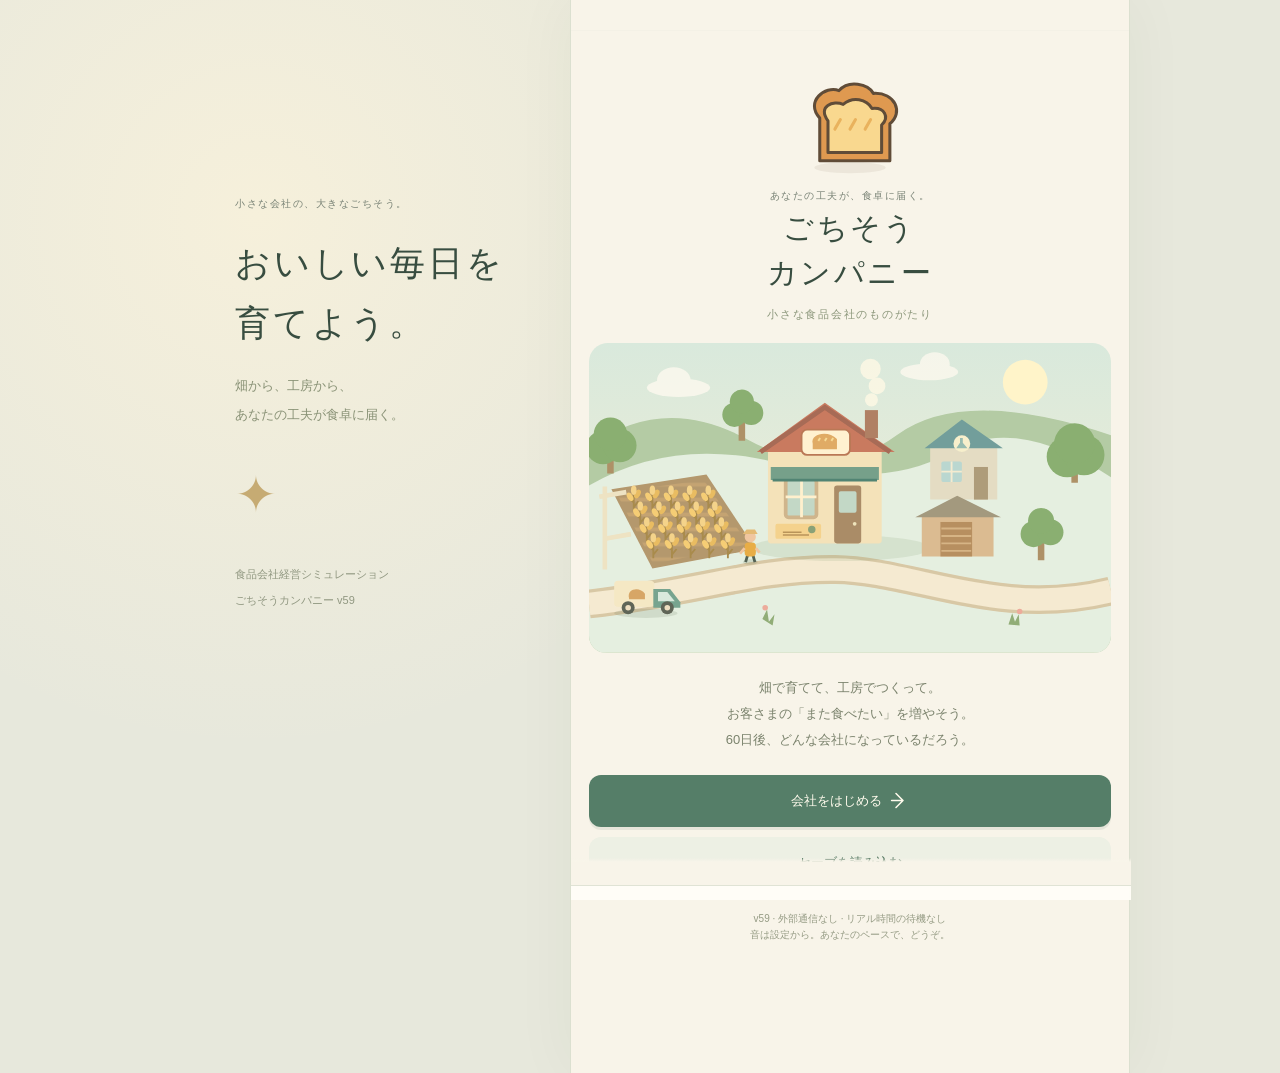
==== commit 1edd7546: "ver2" ====
--- a/index.html
+++ b/index.html
@@ -1,4 +1,4 @@
-<!doctype html><html lang="ja"><head><meta charset="utf-8"><meta name="viewport" content="width=device-width,initial-scale=1,viewport-fit=cover"><meta name="game-play-url" content="https://gochisou-company-mobile.dandeeeee.chatgpt.site"><meta name="apple-mobile-web-app-capable" content="yes"><meta name="apple-mobile-web-app-status-bar-style" content="default"><meta name="mobile-web-app-capable" content="yes"><meta name="theme-color" content="#f8f4e9"><meta name="description" content="小さな食品会社から、みんなの食卓へ。ごちそうカンパニー v58"><title>ごちそうカンパニー v58</title><link rel="icon" type="image/svg+xml" href="data:image/svg+xml,%3Csvg%20xmlns%3D%22http%3A%2F%2Fwww.w3.org%2F2000%2Fsvg%22%20viewBox%3D%220%200%2064%2064%22%3E%3Crect%20width%3D%2264%22%20height%3D%2264%22%20rx%3D%2216%22%20fill%3D%22%236a907c%22%2F%3E%3Cpath%20d%3D%22M14%2030C5%2017%2022%2010%2029%2016c14-10%2028%202%2022%2014v21H14Z%22%20fill%3D%22%23f5d594%22%2F%3E%3Cpath%20d%3D%22m23%2033%204-7m6%207%204-7m6%207%204-7%22%20stroke%3D%22%23c48b4f%22%20stroke-width%3D%223%22%20stroke-linecap%3D%22round%22%2F%3E%3C%2Fsvg%3E%0A"><style>
+<!doctype html><html lang="ja"><head><meta charset="utf-8"><meta name="viewport" content="width=device-width,initial-scale=1,viewport-fit=cover"><meta name="game-play-url" content="https://gochisou-company-mobile.dandeeeee.chatgpt.site"><meta name="apple-mobile-web-app-capable" content="yes"><meta name="apple-mobile-web-app-status-bar-style" content="default"><meta name="mobile-web-app-capable" content="yes"><meta name="theme-color" content="#f8f4e9"><meta name="description" content="小さな食品会社から、みんなの食卓へ。ごちそうカンパニー v59"><title>ごちそうカンパニー v59</title><link rel="icon" type="image/svg+xml" href="data:image/svg+xml,%3Csvg%20xmlns%3D%22http%3A%2F%2Fwww.w3.org%2F2000%2Fsvg%22%20viewBox%3D%220%200%2064%2064%22%3E%3Crect%20width%3D%2264%22%20height%3D%2264%22%20rx%3D%2216%22%20fill%3D%22%236a907c%22%2F%3E%3Cpath%20d%3D%22M14%2030C5%2017%2022%2010%2029%2016c14-10%2028%202%2022%2014v21H14Z%22%20fill%3D%22%23f5d594%22%2F%3E%3Cpath%20d%3D%22m23%2033%204-7m6%207%204-7m6%207%204-7%22%20stroke%3D%22%23c48b4f%22%20stroke-width%3D%223%22%20stroke-linecap%3D%22round%22%2F%3E%3C%2Fsvg%3E%0A"><style>
 :root{--ink:#384d40;--muted:#788275;--green:#557e68;--green-dark:#365e4b;--sage:#e2eadd;--cream:#f8f4e9;--paper:#fffdf6;--line:#e4e3d4;--orange:#c9845e;--shadow:0 7px 20px #4b55330a;font-family:-apple-system,BlinkMacSystemFont,"Hiragino Kaku Gothic ProN","Noto Sans JP","Yu Gothic",Meiryo,sans-serif;color:var(--ink);background:#eeeadd;font-synthesis:none}*{box-sizing:border-box}body{margin:0;line-height:1.65;-webkit-tap-highlight-color:transparent}button,input,select,textarea{font:inherit;color:inherit}button,a,input,select{-webkit-touch-callout:none}button{cursor:pointer;border:0;background:none;min-height:44px;border-radius:12px;font-weight:700;touch-action:manipulation}button:active:not(:disabled){transform:translateY(1px)}button:focus-visible,a:focus-visible,input:focus-visible,select:focus-visible,[tabindex]:focus-visible{outline:3px solid #c59052;outline-offset:3px}button:disabled{cursor:not-allowed;opacity:.46}input,select,textarea{background:#fffdf7;border:1px solid #d6daca;border-radius:10px;min-height:44px;padding:10px;max-width:100%;font-size:16px}input[type=number]{width:80px}input[type=range]{padding:0;flex:1;min-width:100px;accent-color:var(--green)}input[type=checkbox]{width:20px;min-height:24px;accent-color:var(--green)}label{font-size:13px;display:block}h1,h2,h3,p{margin:0}h2{font-size:20px;letter-spacing:.03em;line-height:1.5}h3{font-size:15px;line-height:1.6}small,.small{font-size:12px}strong{font-weight:800}a{color:var(--green-dark)}.app{max-width:560px;min-height:100dvh;margin:auto;background:var(--cream);box-shadow:0 0 60px #33422e0c;position:relative}.desktop-note{display:none}.icon{width:21px;height:21px;flex:none;vertical-align:middle}.tiny-label{font-size:10px;letter-spacing:.15em;font-weight:800;color:var(--muted)}.muted{color:var(--muted)}.row{display:flex;align-items:center;gap:10px}.spread{justify-content:space-between}.wrap{flex-wrap:wrap}.grow{flex:1;min-width:0}.center{text-align:center}.right{text-align:right}.stack>*+*{margin-top:10px}.mt{margin-top:14px}.mb{margin-bottom:14px}.gap4{gap:4px}.tag{font-size:10px;font-weight:700;display:inline-flex;gap:4px;align-items:center;padding:3px 8px;border-radius:6px;background:#f0efdf;color:#777b60;white-space:normal}.tag.green{background:#e4eddf;color:#547455}.tag.orange{background:#f7e7d4;color:#a47649}.tag.red{background:#f5e0d6;color:#ad644f}.rank{display:inline-flex;align-items:center;justify-content:center;font-size:12px;font-weight:850;min-width:27px;min-height:24px;padding:0 6px;border-radius:7px;background:#eeeadc;border:1px solid #dadbc9;line-height:1.4}.rank.q2{background:#dce9d6;color:#567945}.rank.q3{background:#d9e9e5;color:#387666}.rank.q4{background:#e2ddee;color:#76628c}.rank.q5,.rank.q6{background:#f4e3ae;border-color:#d5bb70;color:#967435}.btn{display:inline-flex;align-items:center;justify-content:center;gap:7px;padding:11px 16px;background:var(--green);color:#fffbed;box-shadow:0 3px 0 #365d4818;font-size:13px}.btn.secondary{background:#edf0e4;color:#4f725c;box-shadow:none}.btn.outline{background:transparent;color:var(--green);border:1px solid #cdd7c5;box-shadow:none}.btn.danger{color:#a65d49;background:#f7e7df;box-shadow:none}.btn.compact{padding:8px 10px;min-height:44px;font-size:12px}.btn.full{width:100%}.linkbtn{min-height:44px;color:var(--green);padding:6px 3px;font-size:12px;display:inline-flex;gap:5px;align-items:center}.text-danger{color:#aa6451}.card{background:var(--paper);border:1px solid var(--line);border-radius:17px;padding:16px;box-shadow:var(--shadow);min-width:0}.card+.card{margin-top:12px}.card.tint{background:#edf1e4}.section-head{margin:22px 0 12px}.section-head:first-child{margin-top:2px}.section-head .eyebrow{font-size:11px;color:var(--orange);letter-spacing:.12em;font-weight:800}.intro{font-size:12px;color:var(--muted);margin:5px 0 16px}.empty{border:1px dashed #ccd5c3;border-radius:15px;padding:25px 15px;text-align:center;color:var(--muted);font-size:12px}.grid{display:grid;grid-template-columns:repeat(2,minmax(0,1fr));gap:10px}.grid>.card{margin:0}.pill{padding:6px 10px;border-radius:30px;font-size:11px;background:#efeee1;display:inline-flex;gap:5px;align-items:center}.divider{height:1px;background:var(--line);margin:13px 0}.notice{font-size:12px;padding:11px 13px;border-radius:12px;background:#f1ebd9;border-left:3px solid #d5b676}.notice.warn{background:#f8e9db;border-left-color:#c78661}.food-art{width:66px;height:66px;flex:none}.food-art.big{width:86px;height:86px}.avatar{width:62px;height:65px;flex:none}.meter{height:6px;background:#e9eadc;border-radius:5px;overflow:hidden}.meter>i{height:100%;display:block;background:#8fa979;border-radius:5px}.metric-grid{display:grid;grid-template-columns:repeat(3,minmax(0,1fr));gap:8px}.metric{background:#f2f2e7;padding:10px;border-radius:10px;min-width:0}.metric small{font-size:10px;color:var(--muted);display:block}.metric b{font-size:16px;overflow-wrap:anywhere}.metric.positive b{color:#517857}.metric.negative b{color:#ae735b}header{padding:18px 20px 12px;background:var(--cream);position:sticky;top:0;z-index:20;border-bottom:1px solid #e1e4d733}.brandmark{display:flex;gap:9px;align-items:center}.brand-icon{background:#668872;color:#f7e7bc;width:34px;height:34px;border-radius:12px;display:grid;place-items:center}.brandmark strong{font-size:13px;letter-spacing:.04em}.company-name{font-size:10px;color:var(--muted);max-width:180px;overflow:hidden;text-overflow:ellipsis;white-space:nowrap}.save-dot{font-size:10px;color:#73846d;display:flex;gap:4px;align-items:center}.save-dot::before{content:'';width:5px;height:5px;border-radius:50%;background:#8fa87c}.header-data{display:flex;gap:8px;margin-top:12px;align-items:center;justify-content:space-between}.date-box{display:flex;gap:5px;align-items:baseline}.date-box strong{font-size:25px;line-height:1.1;letter-spacing:-.04em}.date-box small{font-size:11px}.date-box .season{font-size:12px;margin-right:7px;color:#849672}.cash-box{font-variant-numeric:tabular-nums;color:#566d4d;display:flex;align-items:center;gap:6px;font-size:21px;font-weight:800;letter-spacing:-.025em}.cash-box .icon{color:#ba9a58;width:19px}.header-meta{display:flex;justify-content:space-between;font-size:10px;color:#7b8370;margin-top:6px}.header-meta b{color:#5d7057;font-weight:700}main{padding:9px 18px 180px;min-height:65vh}#daybar{position:fixed;bottom:calc(66px + env(safe-area-inset-bottom));width:min(100%,560px);background:linear-gradient(0deg,var(--cream) 85%,transparent);padding:17px 18px 10px;z-index:29}.day-action{width:100%;display:flex;align-items:center;justify-content:space-between;background:#4e755f;color:#fff9e6;padding:11px 16px;border-radius:14px;box-shadow:0 5px 14px #35554218;min-height:48px}.day-action small{font-size:10px;font-weight:400;color:#e1e9d5}.day-action strong{font-size:13px}.day-action .icon{width:19px}nav{position:fixed;bottom:0;width:min(100%,560px);display:grid;grid-template-columns:repeat(5,1fr);padding:7px 10px calc(7px + env(safe-area-inset-bottom));background:#fffdf7f7;backdrop-filter:blur(12px);border-top:1px solid #e0e3d5;z-index:30}nav button{display:flex;flex-direction:column;align-items:center;justify-content:center;gap:3px;font-size:10px;color:#87907e;border-radius:12px;min-height:49px}nav button.active{color:#466d54;background:#eaf0e4}nav .icon{width:22px;height:22px}.subnav{display:flex;flex-wrap:wrap;gap:6px;margin:10px 0 20px}.subnav button{font-size:12px;min-height:44px;padding:7px 13px;border:1px solid #e0e3d6;border-radius:30px;color:#7a8270;background:#f5f3e8}.subnav button.active{background:#e2eadc;border-color:#cfdbbf;color:#45654b}.company-scene{width:calc(100% + 12px);margin:0 -6px;display:block;border-radius:17px;overflow:hidden}.scene-wrap{position:relative;margin-top:10px}.scene-caption{display:flex;align-items:center;justify-content:space-between;font-size:10px;color:#7e8a72;padding:8px 3px}.home-greeting h2{font-size:22px;font-weight:800;letter-spacing:.03em}.home-greeting p{font-size:11px;color:#91947f}.goal-card{padding:13px 15px;border-color:#d8dfca}.goal-icon{width:32px;height:32px;border-radius:50%;background:#e5eddc;display:grid;place-items:center;color:#75905c;flex:none}.goal-card h3{font-size:13px}.goal-card small{font-size:10px;color:#8a8c76}.goal-card .icon{width:17px}.goal-arrow{color:#98a080}.quick-grid{display:grid;grid-template-columns:repeat(3,minmax(0,1fr));gap:9px}.quick-grid button{padding:13px 5px 10px;background:#fffdf6;border:1px solid #e0e4d4;border-radius:14px;min-height:85px;display:flex;flex-direction:column;align-items:center;gap:5px;font-size:11px}.quick-grid .icon{color:#879b70;width:23px;height:23px}.quick-grid small{font-size:10px;font-weight:400;color:var(--muted)}.customer-note{border-radius:15px;background:#eaf0e1;padding:12px;display:flex;gap:10px;align-items:center;font-size:12px}.customer-note .avatar{width:47px;height:52px}.product-card{display:flex;gap:12px;align-items:center;padding:13px}.product-card .info{flex:1;min-width:0}.product-card h3{font-size:14px}.product-card .tags{display:flex;gap:4px;flex-wrap:wrap;margin-top:4px}.product-card .food-art{width:65px;height:65px}.product-card .product-action{display:flex;flex-direction:column;align-items:center;gap:3px}.product-action small{font-size:10px;color:var(--muted)}.product-action .btn{min-width:66px;padding:9px}.recipe-materials{font-size:11px;color:#8a8b74;margin-top:5px}.order-top{display:flex;justify-content:space-between;gap:7px;margin-bottom:9px}.order-customer{font-size:11px;color:#71816e}.order-product{display:flex;gap:10px;align-items:center}.order-product h3{font-size:15px}.order-product .food-art{width:58px;height:58px}.order-reward{font-size:20px;color:#657c51;letter-spacing:-.02em;font-weight:800}.order-bottom{display:flex;align-items:center;justify-content:space-between;gap:8px;margin-top:12px}.order-status{font-size:11px;color:#65806b;margin-top:10px;padding:8px 10px;background:#f0f3e9;border-radius:9px}.order-status.warn{background:#f8eedc;color:#9d7c52}.order-actions{display:flex;gap:7px;flex-wrap:wrap;margin-top:11px}.order-actions .btn{flex:1}.detail-actions{display:flex;flex-wrap:wrap;gap:8px}.detail-actions button{font-size:11px;min-height:44px;color:#728263;padding:4px 9px;background:#f2f3e9;border-radius:8px}.reason{font-size:11px;color:#a27754;margin-top:7px}.lot-row{padding:12px;border:1px solid var(--line);border-radius:12px;background:#fffdf7;margin-top:8px}.lot-row .food-art{width:40px;height:40px}.lot-row .details{font-size:10px;color:#88907c;margin-top:4px}.staff-card .avatar{width:73px;height:77px}.staff-card .skill{display:inline-block;font-size:11px;background:#f4e8d4;padding:4px 9px;border-radius:8px;color:#9a7851}.research-row{padding:14px 12px;display:flex;gap:10px;align-items:center;border-bottom:1px solid var(--line)}.research-row:last-child{border-bottom:0}.research-row h3{font-size:13px}.research-row p{font-size:11px;color:var(--muted)}.research-row .icon{color:#86a27a}.research-panel{padding:0 10px}.region-map{padding:10px}.region-card{border-left:3px solid #a1b58a}.timeline{position:relative;padding-left:18px}.timeline::before{content:'';position:absolute;left:4px;top:10px;bottom:10px;width:1px;background:#d9dfcd}.timeline-item{position:relative;padding:0 0 19px}.timeline-item::before{content:'';position:absolute;left:-18px;top:8px;width:9px;height:9px;background:#9aaa7e;border:2px solid var(--cream);border-radius:50%}.timeline-item small{color:#9ba185;font-size:10px}.timeline-item strong{display:block;font-size:13px}.timeline-item p{color:#7c8572;font-size:11px}.bar-row{display:grid;grid-template-columns:48px 1fr 32px;gap:10px;align-items:center;font-size:12px;margin-top:10px}.hero-result{padding:25px 10px;text-align:center;background:radial-gradient(ellipse,#f6e8bc,transparent 68%)}.hero-result .icon{width:50px;height:50px;color:#c1a161}.hero-result h2{margin-top:12px;font-size:24px}.hero-result p{font-size:12px;margin-top:5px;color:#849077}.form-grid{display:grid;grid-template-columns:1fr 80px;gap:10px;align-items:center}.form-grid label{display:flex;align-items:center;gap:6px}.form-grid .food-art{width:32px;height:32px}.draft-form{display:grid;gap:12px}.draft-form label>input,.draft-form label>select{display:block;margin-top:4px;width:100%}.probability{display:flex;gap:3px;height:9px;border-radius:8px;overflow:hidden;margin:12px 0 7px}.probability span{background:#86a77f;min-width:1px}.prob-legend{display:flex;flex-wrap:wrap;gap:7px;font-size:10px;color:#849175}.preview-stats{display:grid;grid-template-columns:repeat(3,1fr);gap:6px;margin:14px 0}.preview-stats>div{padding:10px 7px;background:#f0f2e7;border-radius:10px;text-align:center}.preview-stats small{font-size:10px;display:block;color:#7a8570}.preview-stats b{font-size:15px}.sheet-top{display:flex;justify-content:space-between;align-items:flex-start;margin-bottom:18px;gap:10px}.sheet-close{width:44px;height:44px;display:grid;place-items:center;background:#f0f1e5;border-radius:50%;flex:none}.sheet-close .icon{width:18px}.sheet-product{display:flex;gap:14px;align-items:center;margin-bottom:15px}.sheet-product .food-art{width:84px;height:84px}.sheet-product h2{font-size:19px}.sheet-footer{margin-top:18px;display:flex;gap:8px}.sheet-footer .btn{flex:1}.field-row{display:flex;justify-content:space-between;align-items:center;gap:10px;margin:12px 0}.field-row select{max-width:60%}dialog{border:1px solid #e1e3d3;background:var(--paper);color:var(--ink);border-radius:23px 23px 0 0;width:min(560px,100%);max-width:100%;max-height:89dvh;margin:auto auto 0;padding:24px 20px max(24px,env(safe-area-inset-bottom));box-shadow:0 -8px 80px #344c4333;overflow-y:auto;overscroll-behavior:contain}dialog::backdrop{background:#233f3a66;backdrop-filter:blur(4px)}dialog[open]{animation:sheet-in .22s ease-out}body:has(dialog[open]){overflow:hidden}#toast{position:fixed;left:50%;transform:translate(-50%,12px);bottom:calc(143px + env(safe-area-inset-bottom));background:#385d49f5;color:#fff9e9;padding:12px 18px;border-radius:14px;z-index:100;max-width:90%;width:max-content;box-shadow:0 8px 20px #24423022;font-size:12px;opacity:0;pointer-events:none;transition:.2s}#toast.show{opacity:1;transform:translate(-50%,0)}#celebrate{position:fixed;inset:0;pointer-events:none;z-index:90;overflow:hidden}.confetti{position:absolute;top:-20px;width:7px;height:12px;background:#d8b56a;animation:confetti 1.5s ease-out forwards}#save-warning:empty{display:none}#save-warning{position:sticky;top:118px;z-index:35;background:#f5dbce;padding:12px 18px;color:#8e503c;font-size:12px;border-bottom:1px solid #d2a98d}#save-warning .btn{min-height:44px;font-size:11px;padding:6px 12px}.welcome{padding:16px 0 35px}.welcome-logo{display:block;text-align:center;margin-top:20px}.welcome-logo .food-art{width:110px;height:110px}.welcome h1{font-size:30px;line-height:1.5;letter-spacing:.08em}.welcome .sub{font-size:11px;letter-spacing:.16em;color:#8b967a;margin:10px 0 20px}.welcome .company-scene{margin:0;width:100%}.welcome .lead{font-size:13px;line-height:2;margin:22px 15px;color:#7a826c}.welcome .btn{min-height:52px}.splash-footer{font-size:10px;text-align:center;color:#959b84;margin:22px 0}.welcome-fields{display:grid;gap:12px}.welcome-fields input,.welcome-fields select{width:100%;margin-top:4px}.lot-filter{display:flex;align-items:center;gap:8px}.lot-filter select{flex:1}.album{display:grid;grid-template-columns:repeat(3,minmax(0,1fr));gap:8px}.album-item{text-align:center;background:#fffdf6;border:1px solid var(--line);border-radius:13px;padding:10px 4px;font-size:10px}.album-item .food-art{width:60px;height:60px}.album-item.undiscovered{filter:grayscale(.8);opacity:.65}.album-item span{display:block}.two-col{display:grid;grid-template-columns:1fr 1fr;gap:10px}.input-group{display:flex;gap:6px;align-items:center}.output-msg{padding:11px;background:#e9f0df;border-radius:11px;font-size:12px}.route-title{display:flex;align-items:center;gap:8px}.day-warning{font-size:11px;color:#ad7758}.content-list{font-size:12px;margin:10px 0;padding-left:19px;line-height:1.9}.code-block{padding:13px;background:#efeee3;font-size:11px;white-space:pre-wrap;overflow-wrap:anywhere;border-radius:11px;max-height:300px;overflow:auto}.edit-hint{font-size:11px;color:#919a80;margin-top:8px}.inline-name{overflow-wrap:anywhere}details{margin-top:12px}summary{cursor:pointer;min-height:44px;font-size:12px;color:#71836a;display:flex;align-items:center}summary::before{content:'＋';margin-right:6px}details[open]>summary::before{content:'−'}.field-label{font-size:11px;color:#869276}.table{width:100%;border-collapse:collapse;font-size:11px}.table th,.table td{padding:9px 6px;border-bottom:1px solid var(--line);text-align:left}.chips{display:flex;gap:5px;flex-wrap:wrap}.locked-card{opacity:.7}.counter{font-size:11px;color:#a38753;white-space:nowrap}.scene-paused *{animation-play-state:paused!important}.company-scene [role=button]{cursor:pointer}.company-scene [role=button]:hover{filter:brightness(1.04)}.cloud{animation:cloud 18s ease-in-out infinite}.cloud2{animation-delay:-8s}.steam{animation:steam 3.4s ease-in-out infinite;transform-origin:303px 70px}.crop{animation:crop 4s ease-in-out infinite;transform-box:fill-box;transform-origin:bottom}.delivery-truck{animation:truck 22s linear infinite}.farmer-worker{animation:farmer 7s ease-in-out infinite}.chef-worker{animation:chef 9s ease-in-out infinite}.craft-pulse .company-scene{animation:glow .65s ease-out}@keyframes cloud{50%{translate:20px 0}}@keyframes steam{0%,100%{opacity:.35;translate:0 4px}50%{opacity:.8;translate:2px -3px}}@keyframes crop{50%{rotate:4deg}}@keyframes truck{0%,10%{translate:-120px 0}80%,100%{translate:540px 0}}@keyframes farmer{0%,100%{translate:0 0}40%,60%{translate:-30px -12px}}@keyframes chef{0%,100%{translate:0 0}35%,65%{translate:38px 12px}}@keyframes sheet-in{from{translate:0 25px;opacity:.3}to{translate:0 0;opacity:1}}@keyframes confetti{to{translate:40px 105vh;rotate:400deg;opacity:0}}@keyframes glow{50%{filter:brightness(1.09)}}.reduced *, .short *{scroll-behavior:auto!important}.reduced .company-scene *,.reduced .confetti,.reduced dialog{animation:none!important}.short .confetti{animation-duration:.6s}.short dialog{animation-duration:.1s}@media(prefers-reduced-motion:reduce){.company-scene *,.confetti,dialog{animation:none!important}*{scroll-behavior:auto!important}}@media(min-width:900px){body{background:radial-gradient(circle at 20% 20%,#f6f0db,transparent 40%),#e7e8dc}.app{margin-left:calc(50% - 70px);border-left:1px solid #dbe0d0;border-right:1px solid #dbe0d0}.desktop-note{display:block;position:fixed;top:21%;right:calc(50% + 130px);width:275px}.desktop-note h1{font-size:35px;line-height:1.7;margin:18px 0 20px;letter-spacing:.08em}.desktop-note p{color:#899276;font-size:13px;line-height:2.2}.desktop-note small{font-size:11px;line-height:2;color:#909780}.desktop-sprig{font-size:50px;color:#c6ab73;margin:24px 0}dialog{margin:auto;border-radius:23px;max-height:88vh}#toast{left:calc(50% + 210px)}}@media(max-width:359px){header{padding:14px 14px 10px}main{padding-left:12px;padding-right:12px}.brandmark strong{font-size:12px}.cash-box{font-size:19px}.product-card{gap:7px;padding:10px}.product-card .food-art{width:52px;height:52px}.product-card h3{font-size:12px}.product-card .btn{min-width:55px;padding:8px 7px}.card{padding:13px}.btn{padding:10px 11px}.metric b{font-size:14px}.home-greeting h2{font-size:20px}.subnav button{padding:7px 11px}dialog{padding-left:16px;padding-right:16px}.header-meta{font-size:9px}.quick-grid button{font-size:10px}}
 .result-sprite{position:fixed;z-index:120;left:50%;top:43%;width:98px;height:98px;border-radius:24px;background:#fff9eadd;box-shadow:0 10px 30px #55603b1a;pointer-events:none;animation:product-fly .8s ease-out forwards;display:grid;place-items:center}.result-sprite .food-art{width:80px;height:80px}@keyframes product-fly{0%{transform:translate(-50%,30px) scale(.6);opacity:0}30%{transform:translate(-50%,0) scale(1.1);opacity:1}60%{transform:translate(-50%,-8px) scale(1);opacity:1}100%{transform:translate(-50%,-70px) scale(.8);opacity:0}}.reduced .result-sprite{display:none}@media(prefers-reduced-motion:reduce){.result-sprite{display:none}}
 /* v54: standalone boot, small screens, keyboard and safe-area handling. */
@@ -38,8 +38,10 @@
 
 /* v58: one clear next step; a small, optional menu design space. */
 .order-next{margin-top:16px;padding:15px;border-radius:15px;background:#f2f1e3;border:1px solid #e0dfca;overflow-wrap:anywhere}.order-next h3{font-size:15px;line-height:1.6;margin-top:5px}.order-next .btn{white-space:normal;min-height:46px}.order-next .tiny-label{color:#799072}.dining-invite{margin-top:18px;background:linear-gradient(120deg,#f0f3e6,#f9f2df);border-color:#d6ddc4}.dining-mark{display:grid;place-items:center;flex:0 0 46px;height:46px;border-radius:50%;background:#e0e8d3;color:#698363}.dining-mark svg{width:25px;height:25px}.dining-brief{padding:18px;background:#eff2e5;border-radius:18px}.dining-brief h3{margin:8px 0}.dining-field{align-items:stretch;gap:8px}.dining-field label{flex:0 0 4em;align-self:center}.dining-field select{min-width:0;width:100%;flex:1;min-height:46px}.dining-preview{border:1px solid #dbe0cb;border-radius:18px;padding:16px;margin-top:14px;background:#fffdf5;animation:menu-arrive .25s ease-out}.menu-pair{display:grid;grid-template-columns:minmax(0,1fr) 18px minmax(0,1fr);align-items:center;gap:8px}.menu-pair>div{display:flex;align-items:center;flex-direction:column;text-align:center;min-width:0;gap:6px}.menu-pair svg{width:66px;height:66px}.menu-pair strong{font-size:12px;overflow-wrap:anywhere}.pair-plus{color:#94a082;text-align:center}.dining-preview>.row{flex-wrap:wrap;gap:8px}.dining-preview p{overflow-wrap:anywhere}.dining-preview .small{margin-top:9px}.dining-preview .meter i{transition:width .25s ease-out}@keyframes menu-arrive{from{opacity:.65;transform:translateY(4px)}to{opacity:1;transform:none}}.reduced .dining-preview,.short .dining-preview{animation:none}.reduced .dining-preview .meter i,.short .dining-preview .meter i{transition:none}@media(prefers-reduced-motion:reduce){.dining-preview{animation:none}.dining-preview .meter i{transition:none}}@media(max-width:360px){.dining-field{flex-wrap:wrap}.dining-field label{flex-basis:100%}.order-next{padding:12px}.dining-preview{padding:12px}}
-
-</style></head><body><section id="boot-panel" class="boot-panel"><h1>ごちそうカンパニー v58</h1><p>ゲームを起動しています。</p><p>このまま画面が変わらない場合は、下のブラウザ版をSafari・Chromeで開いてください。ファイルのプレビュー画面ではゲームが動かない場合があります。</p><a class="btn full" href="https://gochisou-company-mobile.dandeeeee.chatgpt.site">ブラウザ版を開く</a><p id="boot-error" role="alert"></p></section><div class="desktop-note"><span class="tiny-label">小さな会社の、大きなごちそう。</span><h1>おいしい毎日を<br>育てよう。</h1><p>畑から、工房から、<br>あなたの工夫が食卓に届く。</p><div class="desktop-sprig">✦</div><small>食品会社経営シミュレーション<br>ごちそうカンパニー v58</small></div><div id="app" class="app"><header id="header"></header><div id="save-warning" role="alert"></div><main id="main" tabindex="-1"></main><div id="daybar"></div><nav id="nav" aria-label="主メニュー"></nav></div><dialog id="sheet" aria-labelledby="sheet-title"><div id="sheet-body"></div></dialog><div id="toast" role="status" aria-live="polite"></div><div id="celebrate" aria-hidden="true"></div><input id="import-file" type="file" accept=".json,application/json" hidden><noscript>このゲームにはJavaScriptが必要です。ブラウザで有効にして開いてください。</noscript><script>window.addEventListener("error",function(event){var panel=document.getElementById("boot-panel"),out=document.getElementById("boot-error");if(panel&&!window.GCApp){panel.hidden=false;out.textContent="起動に失敗しました。"+(event.message||"");}});</script><script>
+/* v59: one next action, readable growth, and letters with a quiet entrance. */
+.coach-card{border:1px solid #a7bea3;background:linear-gradient(145deg,#f0f5e9,#fffdf5);box-shadow:0 5px 18px #385c4010;margin:12px 0 18px}.coach-card h3{line-height:1.55;font-size:17px}.coach-card .row{align-items:center}.coach-avatar{flex:0 0 44px}.coach-avatar svg{width:44px;height:44px}.coach-card .grow{min-width:0}.coach-card .btn{white-space:normal;min-height:48px}.coach-steps{list-style:none;display:grid;grid-template-columns:repeat(5,minmax(0,1fr));gap:4px;padding:0;margin:16px 0 0;font-size:11px;text-align:center}.coach-steps li{border-bottom:3px solid #e3e6d9;padding:7px 0;color:#727d69}.coach-steps .current{border-color:#547760;color:#314d3a;font-weight:700}.coach-steps .done{border-color:#a7bd9a}.compact-coach{margin:10px 0 18px}.compact-coach h3{font-size:15px}.delivery-strip{display:flex;align-items:center;justify-content:space-between;gap:10px;padding:16px 2px 20px}.delivery-strip>div{min-width:0}.delivery-strip strong{display:block;font-size:25px;font-weight:600;line-height:1.6}.delivery-strip strong span{font-size:17px}.delivery-strip small{display:block;font-size:11px;color:#737f6e}.delivery-strip button{flex-shrink:0}.next-chapter h3{margin-top:7px}.next-chapter .row{gap:12px;align-items:flex-start}.next-chapter .row button{flex:1;text-align:right}.daily-details>summary{font-size:14px;min-height:44px;display:flex;align-items:center;cursor:pointer}.daily-details .today-board{border:0;padding:0;box-shadow:none}.letter-card{border:1px solid #dac8a2;background:#fff9e9;animation:letter-arrive .45s ease-out}.letter-card svg{width:42px;height:42px;flex:0 0 42px}.coach-intro{display:flex;align-items:flex-start;gap:14px}.coach-intro>svg{width:54px;height:54px;flex:0 0 54px}.coach-intro p{font-size:14px;line-height:1.9}.instruction-list{padding-left:24px;font-size:14px}.instruction-list li{margin:12px 0}.home-greeting p{font-size:12px;color:#7d8a73}.home-greeting h2{font-size:21px;margin:6px 0 14px}@keyframes letter-arrive{from{opacity:0;transform:translateY(8px)}to{opacity:1;transform:none}}.reduced .letter-card,.short .letter-card{animation:none}@media(prefers-reduced-motion:reduce){.letter-card{animation:none}}@media(max-width:350px){.coach-card{padding:16px}.coach-card h3{font-size:15px}.coach-steps{font-size:10px}.delivery-strip strong{font-size:23px}.next-chapter .row{flex-wrap:wrap}.coach-intro{gap:10px}}
+
+</style></head><body><section id="boot-panel" class="boot-panel"><h1>ごちそうカンパニー v59</h1><p>ゲームを起動しています。</p><p>このまま画面が変わらない場合は、下のブラウザ版をSafari・Chromeで開いてください。ファイルのプレビュー画面ではゲームが動かない場合があります。</p><a class="btn full" href="https://gochisou-company-mobile.dandeeeee.chatgpt.site">ブラウザ版を開く</a><p id="boot-error" role="alert"></p></section><div class="desktop-note"><span class="tiny-label">小さな会社の、大きなごちそう。</span><h1>おいしい毎日を<br>育てよう。</h1><p>畑から、工房から、<br>あなたの工夫が食卓に届く。</p><div class="desktop-sprig">✦</div><small>食品会社経営シミュレーション<br>ごちそうカンパニー v59</small></div><div id="app" class="app"><header id="header"></header><div id="save-warning" role="alert"></div><main id="main" tabindex="-1"></main><div id="daybar"></div><nav id="nav" aria-label="主メニュー"></nav></div><dialog id="sheet" aria-labelledby="sheet-title"><div id="sheet-body"></div></dialog><div id="toast" role="status" aria-live="polite"></div><div id="celebrate" aria-hidden="true"></div><input id="import-file" type="file" accept=".json,application/json" hidden><noscript>このゲームにはJavaScriptが必要です。ブラウザで有効にして開いてください。</noscript><script>window.addEventListener("error",function(event){var panel=document.getElementById("boot-panel"),out=document.getElementById("boot-error");if(panel&&!window.GCApp){panel.hidden=false;out.textContent="起動に失敗しました。"+(event.message||"");}});</script><script>
 /* platform.js */
 /* Browser capabilities are optional: an unavailable API must not stop the game. */
 (function(root){'use strict';
@@ -88,9 +90,9 @@
 
 </script><script>
 /* data.js */
-/* ごちそうカンパニー v58 — self-contained content data. */
+/* ごちそうカンパニー v59 — self-contained content data. */
 (function(root){'use strict';
-const D={version:'58',schema:3,rules:'2.3.0',content:'58.0',ranks:['E','D','C','B','A','S','SS'],rankNames:['素朴','ふつう','良品','上質','特選','逸品','名品']};
+const D={version:'59',schema:3,rules:'2.4.0',content:'59.0',ranks:['E','D','C','B','A','S','SS'],rankNames:['素朴','ふつう','良品','上質','特選','逸品','名品']};
 D.items={
  wheat:{name:'小麦',kind:'raw',price:50,cost:12,tags:['香ばしい'],farm:true},
  vegetable:{name:'野菜',kind:'raw',price:60,cost:15,tags:['さっぱり','彩り'],farm:true},
@@ -144,7 +146,7 @@
 ];
 D.regions={town:{name:'こもれび町',short:'町内',cost:0,lv:1,rep:0,tags:['家庭的','香ばしい'],desc:'日常食の安定需要。基礎商品で関係を育てやすい。',goal:'町内納品 8件'},shopping:{name:'花咲く商店街',short:'商店街',cost:3500,lv:3,rep:12,tags:['まろやか','家庭的'],desc:'子どもの催しと差し入れ。ミルクパン開発の入口。',goal:'商店街納品 8件'},city:{name:'あさひ市',short:'市内',cost:7000,lv:5,rep:25,tags:['携帯','満足'],desc:'会議の昼食とまとめ注文。弁当の活躍する街。',goal:'市内納品 8件'},prefecture:{name:'みなと観光圏',short:'県内',cost:13000,lv:7,rep:45,tags:['彩り','携帯'],desc:'旅のおみやげとご当地パフェ。見た目もおいしさ。',goal:'県内納品 8件'},national:{name:'全国の食卓',short:'全国',cost:22000,lv:10,rep:65,tags:['濃厚','香ばしい'],desc:'記念日の贈り物と指名注文。品質の安定が鍵。',goal:'全国納品 8件'},overseas:{name:'海の向こう',short:'海外',cost:38000,lv:13,rep:90,tags:['家庭的','彩り'],desc:'日本の食と物語を届ける。高品質ギフトに機会。',goal:'海外納品 8件'}};
 D.facilities={farm:{name:'畑',base:900,desc:'生産枠＋1・1バッチ＋1'},workshop:{name:'工房',base:1200,desc:'加工枠＋1・品質分布が改善'},warehouse:{name:'倉庫',base:850,desc:'容量＋16・Lv3/5で保管期間＋1'},lab:{name:'研究室',base:1400,desc:'毎日の研究P＋4'}};
-D.research={production:{name:'生産研究',desc:'生産バッチ＋1・素材育成＋1',base:18},processing:{name:'加工研究',desc:'加工バッチ＋1・Lv2ごとに加工枠＋1',base:22},quality:{name:'品質研究',desc:'品質分布を改善・高級パンを解放',base:26},storage:{name:'倉庫管理',desc:'容量＋8・Lv3で入庫時の保存＋1日',base:20},sales:{name:'販売研究',desc:'契約補正＋4%・Lv2ごとに受注枠＋1',base:24},recipe:{name:'レシピ研究',desc:'惣菜→ケーキ→弁当→高級菓子→ギフト',base:25}};
+D.research={production:{name:'生産研究',desc:'生産バッチ＋1・素材育成＋1',base:18},processing:{name:'加工研究',desc:'加工バッチ＋1・Lv2ごとに加工枠＋1',base:22},quality:{name:'品質研究',desc:'品質分布を改善・高級パンを解放',base:26},storage:{name:'倉庫管理',desc:'容量＋8・Lv3で入庫時の保存＋1日',base:20},sales:{name:'販売研究',desc:'契約補正＋4%・Lv2ごと同時受注＋1・Lv3/6で新規受注＋1件/日',base:24},recipe:{name:'レシピ研究',desc:'惣菜→ケーキ→弁当→高級菓子→ギフト',base:25}};
 D.policies={standard:{name:'標準',size:1,quality:0,fee:1},mass:{name:'量産',size:1.65,quality:-.65,fee:.85},careful:{name:'丁寧',size:.6,quality:1,fee:1.3},trial:{name:'試作',size:.45,quality:.25,fee:1.4}};
 D.auto={autoWheat:{name:'自動小麦畑',item:'wheat',cost:2000,lv:2},autoVeg:{name:'自動野菜畑',item:'vegetable',cost:2200,lv:2},flourMill:{name:'製粉所',item:'flour',cost:3000,lv:3},breadFactory:{name:'パン工房ライン',item:'bread',cost:4500,lv:4},saladKitchen:{name:'サラダ工房',item:'salad',cost:4200,lv:4},premiumLine:{name:'高級パンライン',item:'premiumBread',cost:7000,lv:6}};
 D.contests={breadCup:{name:'こもれびパン祭り',first:15,period:30,tag:'香ばしい',product:'bread',fee:200,prize:2800},saladFest:{name:'夏の彩りフェス',first:30,period:60,tag:'さっぱり',product:'salad',fee:350,prize:4500},sweetsCup:{name:'秋のごちそう展',first:45,period:60,tag:'彩り',product:null,fee:600,prize:7000},nationalFeast:{name:'全国ごちそう品評会',first:60,period:60,tag:'家庭的',original:true,fee:1000,prize:12000}};
@@ -255,7 +257,7 @@
 function manufacture(s,p,options={}){check(p.ok,p.reason);consume(s,p.plans);s.money-=p.fee;s.ledger.cashOut+=p.fee;s.ledger.direct+=p.fee;let draw=null,q=p.q.floor;if(!options.preview){if(p.q.affinity){draw=F.draw(s,p.q.baseProbabilities,p.q.affinity,rand);q=draw.quality}else{let roll=rand(s);for(q=0;q<6;q++){roll-=p.q.probabilities[q];if(roll<0)break}}}addLot(s,p.id,p.n,q,p.q.potential,(p.materialCost+p.fee)/p.n,{recipeVersion:p.recipe.recipeVersion||0,...(draw?{flavorRoll:draw}:{})});if(!options.auto)s.used.craft++;useStaff(s,'workshop',1,p.id);s.mastery[p.id]=(s.mastery[p.id]||0)+p.n;s.stats.crafted+=p.n;if(q>=4&&p.recipe.kind!=='material')s.stats.highQuality+=p.n;if(p.policy==='trial'){s.rp+=4;s.discoveries['trial:'+p.id]=true}const prev=s.records[p.id]??-1;if(q>prev){s.records[p.id]=q;log(s,'品質の新記録',p.recipe.name+' が '+D.ranks[q]+' に。','quality')}s.lastResult={title:p.recipe.name+' ×'+p.n,text:'品質 '+D.ranks[q]+' ・加工枠 '+(options.auto?'自動設備':'1')+' ・直接費 '+p.fee+'円',kind:q>prev&&q>=2?'quality':'craft',quality:q,flavorRoll:draw,sub:draw?'抽選 '+draw.raw.toFixed(1)+' ＋ 相性 '+draw.compatibility+' ＋ 偶然 '+draw.random+' → '+draw.adjusted.toFixed(1):''};return q}
 function standardCost(s,id,seen=new Set()){check(!seen.has(id),'循環したレシピです');const i=item(s,id);check(i,'不明な商品');if(!i.recipe)return i.cost||0;const next=new Set(seen);next.add(id);return (i.fee||0)+sum(Object.entries(i.recipe).map(([k,n])=>standardCost(s,k,next)*n))}
 function makeStaff(id){const d=D.staff.find(x=>x.id===id);return {id,name:d.name,assigned:d.role,nextAssignment:null,usedDay:0,level:1,exp:0,stats:Object.fromEntries(['production','craft','sales','research','logistics'].map((k,i)=>[k,d.stats[i]])),special:d.special,spec:null,rarity:d.rarity,trait:d.trait,products:{},history:[]}}
-function dayLedger(s){return {startCash:s.money,sales:0,cogs:0,materialSpend:0,direct:0,investment:0,cashOut:0,cashIn:0,waste:0,wasteCost:0,operating:0,deliveries:0,fees:0,otherIncome:0}}
+function dayLedger(s){return {startCash:s.money,sales:0,cogs:0,materialSpend:0,direct:0,investment:0,cashOut:0,cashIn:0,waste:0,wasteCost:0,operating:0,deliveries:0,deliveredUnits:0,fees:0,otherIncome:0}}
 function newGame(seed='GOCHISOU',scenario='standard',name='こもれび食品'){check(D.scenarios[scenario],'シナリオが不明です');const s={saveSchemaVersion:D.schema,gameRulesVersion:D.rules,contentVersion:D.content,runId:'run-'+Date.now().toString(36)+'-'+Math.random().toString(36).slice(2,8),seed:String(seed).slice(0,60),rng:hash(seed),transactionSeq:0,lastTx:null,idSeq:0,name:String(name).slice(0,24)||'こもれび食品',scenario,day:1,money:D.scenarios[scenario].money,rp:0,reputation:5,companyXP:0,levelClaimed:1,facilities:{farm:1,workshop:1,warehouse:1,lab:1},research:{production:0,processing:0,quality:0,storage:0,sales:0,recipe:0},lots:[],used:{produce:0,craft:0,accept:0,analysis:0},staff:[makeStaff('minori')],recruitment:{rng:hash(String(seed)+'|hiring'),round:0,lastDay:0,candidates:[],history:[],lastCampaign:null},dining:{active:null,album:[]},finance:{aidDay:0,reliefUntil:0,autoWork:false,target:1200,soldDay:1,sold:0},candidates:[],orders:[],customers:{},cancels:{},guarantees:{},mastery:{},standardized:{},catalog:{},records:{},materialXP:{},materialRanks:{},supplierLevel:0,regions:['town'],region:'town',regionStats:{},developed:{},policy:'standard',recipes:[],signature:null,discoveries:{},auto:{},wholesale:{},dailyCrop:'wheat',dailyTarget:6,workPlan:{enabled:false,orders:true,deliver:true,targetItem:'bread',target:0,budget:1200,keepCraft:1,policy:'standard'},workPlanUsage:{day:1,spent:0},harvestProgress:{day:1,items:{}},investments:{brand:0,ads:0,quality:0,vip:0,patent:0},contestEntries:[],contestHistory:[],rivalWins:{},rivalCooldowns:{},timeline:[],reports:[],titles:[],stats:{sales:0,profit:0,delivered:0,failed:0,waste:0,crafted:0,highQuality:0,highDeliveries:0,originalDeliveries:0,wholesale:0},settings:{bgm:0,sfx:35,reduced:false,short:false},trendIndex:0,event:null,nextBuff:null,buff:null,ended:false,endless:false,initialEvaluation:null,reevaluations:[],historyOffers:[],legacy:null};s.ledger=dayLedger(s);addLot(s,'wheat',8,0,0,12);addLot(s,'vegetable',4,0,0,15);s.staff.forEach(t=>t.usedDay=0);s.candidates=[order(s,'bread',3,0,'sakura'),order(s,'salad',2,0,'rikuto'),order(s,'wheat',6,0,'sakura')];log(s,'小さな会社、はじまる','まずはパン3個を作って、さくらさんに届けよう。','milestone');return s}
 function contractBonus(s,i,customer){const tags=i.tags||[];return Math.min(.9,s.research.sales*.04+(tags.includes(season(s).tag)?.08:0)+(tags.includes(trend(s).tag)?.1:0)+D.regions[s.region].tags.filter(t=>tags.includes(t)).length*.07+(s.investments.brand&&i.price>=800?Math.min(.18,s.investments.brand*.06):0)+(s.rivalWins.local&&s.region==='town'?.05:0)+(s.rivalWins.luxury&&i.price>=800?.05:0)+(s.investments.patent&&i.original?.12:0)+Math.min(.12,(s.customers[customer]?.delivered||0)*.01+Math.max(0,(s.customers[customer]?.legacyLevel||1)-1)*.03))}
 function quoteReward(s,o){const bonus=s.buff?.kind==='delivery'?0:Math.min(.2,power(s,'sales')*.003+(special(s,'sales','local')&&o.region==='town'?.05:0));return Math.round(o.reward*(1+bonus))}
@@ -288,10 +290,10 @@
 A.buy=(s,p)=>{const i=item(s,p.id);check(i?.buy&&unlocked(s,p.id),'まだ仕入れられません');integer(p.n,1,100000);check(p.n%supplyUnit(s)===0,'仕入れ単位は'+supplyUnit(s)+'個です');const kept=Math.min(p.n,Math.max(0,capacity(s)-total(s)));check(kept===p.n||p.overflow===true,'超過分廃棄の確認が必要です');const modifier=s.buff?.kind==='sale'?.8:s.buff?.kind==='price'?1.2:1;const unitCost=Math.round(i.cost*modifier*(1-Math.min(.15,power(s,'sales')*.003)));pay(s,unitCost*p.n,'materialSpend');if(kept){const q=E.supplyRank(s,p.id);addLot(s,p.id,kept,q,q,unitCost)}if(kept<p.n){s.stats.waste+=p.n-kept;s.ledger.waste+=p.n-kept;s.ledger.wasteCost+=(p.n-kept)*unitCost}useStaff(s,'sales');s.lastResult={title:i.name+'を仕入れました',text:'保管 '+kept+'個 / 廃棄 '+(p.n-kept)+'個 / 費用 '+unitCost*p.n+'円',kind:'buy'}};
 A.craft=(s,p)=>{check(p.policy!=='trial'||s.day>=6||level(s)>=3,'試作は6日目または会社Lv3からです');if(p.policy&&p.policy!=='standard')check(s.day>=4||s.research.processing>0,'製造方針は4日目または加工研究で解放');let plan=craftPlan(s,p.id,p.n,{...p,auto:false});check(plan.ok,plan.reason);manufacture(s,plan)};
 A.policy=(s,p)=>{check(D.policies[p.policy],'方針が不明です');check(p.policy==='standard'||s.day>=4||s.research.processing>0,'4日目または加工研究で解放');s.policy=p.policy};
-A.accept=(s,p)=>{check(s.orders.length<2+Math.floor(s.research.sales/2),'受注枠がいっぱいです');check(s.used.accept<3,'新規受注は1日3件までです');const o=s.candidates.find(x=>x.id===p.id);check(o,'この候補は更新されました');s.orders.push({...o,reward:E.quoteReward(s,o),dueDay:s.day+o.duration-1,acceptedDay:s.day,auto:false,extended:false});s.candidates=s.candidates.filter(x=>x.id!==p.id);s.used.accept++;useStaff(s,'sales');const saved=s.candidates;generateCandidates(s);s.candidates=[...saved,s.candidates[0]].slice(0,3);s.lastResult={title:'注文を引き受けました',text:item(s,o.itemId).name+' '+o.quantity+'個 / '+(s.day+o.duration-1)+'日目の営業終了まで',kind:'order'}};
+A.accept=(s,p)=>{check(s.orders.length<2+Math.floor(s.research.sales/2),'受注枠がいっぱいです');check(s.used.accept<E.acceptLimit(s),'新規受注は1日'+E.acceptLimit(s)+'件までです');const o=s.candidates.find(x=>x.id===p.id);check(o,'この候補は更新されました');s.orders.push({...o,reward:E.quoteReward(s,o),dueDay:s.day+o.duration-1,acceptedDay:s.day,auto:false,extended:false});s.candidates=s.candidates.filter(x=>x.id!==p.id);s.used.accept++;useStaff(s,'sales');const saved=s.candidates;generateCandidates(s);s.candidates=[...saved,s.candidates[0]].slice(0,3);s.lastResult={title:'注文を引き受けました',text:item(s,o.itemId).name+' '+o.quantity+'個 / '+(s.day+o.duration-1)+'日目の営業終了まで',kind:'order'}};
 A.skip=(s,p)=>{check(s.candidates.some(o=>o.id===p.id),'候補がありません');s.candidates=s.candidates.filter(o=>o.id!==p.id);s.lastResult={title:'見送りました',text:'評判は変わりません。候補は翌日に更新されます。',kind:'note'}};
 function release(s,id){s.lots.forEach(l=>{if(l.reservation===id)l.reservation=null})}
-function deliver(s,id){const o=s.orders.find(o=>o.id===id);check(o,'注文が見つかりません');check(o.dueDay>=s.day,'納品期限を過ぎています');const requirements=o.requirements||[{itemId:o.itemId,quantity:o.quantity}],plans=[];for(const r of requirements){const p=planTake(s,r.itemId,r.quantity,o.minQuality,o.id);check(p.ok,item(s,r.itemId).name+' '+D.ranks[o.minQuality]+'以上があと'+p.missing+'個必要です');plans.push(...p.lots)}const cost=consume(s,plans);s.money+=o.reward;s.ledger.sales+=o.reward;s.ledger.cogs+=cost;s.ledger.deliveries++;s.stats.sales+=o.reward;s.stats.delivered++;if(o.minQuality>=4)s.stats.highDeliveries=(s.stats.highDeliveries||0)+1;if(item(s,o.itemId).original)s.stats.originalDeliveries=(s.stats.originalDeliveries||0)+1;s.reputation+=o.rep;s.cancels[o.customer]=0;const c=s.customers[o.customer]||(s.customers[o.customer]={delivered:0,stage:0});c.delivered++;const previousStage=c.stage,stage=Math.min(3,Math.floor(c.delivered/3));const who=D.customers.find(c=>c.id===o.customer)||D.customers[0];if(stage>c.stage){c.stage=stage;log(s,who.name+'との絆が深まった',who.lines[stage],'milestone');s.rp+=10;if(stage>=1)s.guarantees[o.itemId]=Math.max(s.guarantees[o.itemId]||0,stage+1)}if(o.guarantee)s.guarantees[o.itemId]=Math.max(s.guarantees[o.itemId]||0,o.guarantee);s.mastery[o.itemId]=(s.mastery[o.itemId]||0)+2;gainXP(s,7+o.minQuality*2);s.regionStats[o.region]=(s.regionStats[o.region]||0)+1;if(s.regionStats[o.region]===8){log(s,D.regions[o.region].name+'の定番に','地域の記念看板が会社に届きました。','milestone');gainXP(s,10)}if(item(s,o.itemId).original){const r=s.recipes.find(r=>r.id===o.itemId);r.sales+=o.quantity;r.reactions.push({day:s.day,customer:who.name,text:who.lines[c.stage]})}release(s,id);s.orders=s.orders.filter(o=>o.id!==id);s.lastResult={title:'お届け、ありがとう！',text:who.name+'「'+who.lines[c.stage]+'」',sub:'報酬 '+o.reward+'円 / 販売利益 '+Math.round(o.reward-cost)+'円',kind:s.stats.delivered===1||stage>previousStage?'delivery':'routine'};log(s,who.name+'へ納品',item(s,o.itemId).name+' ×'+o.quantity+' / '+o.reward+'円','delivery')}
+function deliver(s,id){const o=s.orders.find(o=>o.id===id);check(o,'注文が見つかりません');check(o.dueDay>=s.day,'納品期限を過ぎています');const requirements=o.requirements||[{itemId:o.itemId,quantity:o.quantity}],plans=[];for(const r of requirements){const p=planTake(s,r.itemId,r.quantity,o.minQuality,o.id);check(p.ok,item(s,r.itemId).name+' '+D.ranks[o.minQuality]+'以上があと'+p.missing+'個必要です');plans.push(...p.lots)}const cost=consume(s,plans);s.money+=o.reward;s.ledger.sales+=o.reward;s.ledger.cogs+=cost;s.ledger.deliveries++;s.stats.sales+=o.reward;s.stats.delivered++;E.deliveryProgress(s,o);if(o.minQuality>=4)s.stats.highDeliveries=(s.stats.highDeliveries||0)+1;if(item(s,o.itemId).original)s.stats.originalDeliveries=(s.stats.originalDeliveries||0)+1;s.reputation+=o.rep;s.cancels[o.customer]=0;const c=s.customers[o.customer]||(s.customers[o.customer]={delivered:0,stage:0});c.delivered++;const previousStage=c.stage,stage=Math.min(3,Math.floor(c.delivered/3));const who=D.customers.find(c=>c.id===o.customer)||D.customers[0];if(stage>c.stage){c.stage=stage;log(s,who.name+'との絆が深まった',who.lines[stage],'milestone');s.rp+=10;if(stage>=1)s.guarantees[o.itemId]=Math.max(s.guarantees[o.itemId]||0,stage+1)}if(o.guarantee)s.guarantees[o.itemId]=Math.max(s.guarantees[o.itemId]||0,o.guarantee);s.mastery[o.itemId]=(s.mastery[o.itemId]||0)+2;gainXP(s,7+o.minQuality*2);s.regionStats[o.region]=(s.regionStats[o.region]||0)+1;if(s.regionStats[o.region]===8){log(s,D.regions[o.region].name+'の定番に','地域の記念看板が会社に届きました。','milestone');gainXP(s,10)}if(item(s,o.itemId).original){const r=s.recipes.find(r=>r.id===o.itemId);r.sales+=o.quantity;r.reactions.push({day:s.day,customer:who.name,text:who.lines[c.stage]})}release(s,id);s.orders=s.orders.filter(o=>o.id!==id);s.lastResult={title:'お届け、ありがとう！',text:who.name+'「'+who.lines[c.stage]+'」',sub:'報酬 '+o.reward+'円 / 販売利益 '+Math.round(o.reward-cost)+'円',kind:s.stats.delivered===1||stage>previousStage?'delivery':'routine'};log(s,who.name+'へ納品',item(s,o.itemId).name+' ×'+o.quantity+' / '+o.reward+'円','delivery')}
 A.deliver=(s,p)=>deliver(s,p.id);
 A.cancel=(s,p)=>{const o=s.orders.find(o=>o.id===p.id);check(o,'注文がありません');const n=(s.cancels[o.customer]||0)+1,loss=Math.min(o.loss,Math.ceil(o.loss*.25*n));s.reputation=Math.max(0,s.reputation-loss);s.cancels[o.customer]=n;release(s,o.id);s.orders=s.orders.filter(x=>x.id!==o.id);log(s,'契約をキャンセル','評判 −'+loss+'。端数は切り上げ。','warning')};
 A.extend=(s,p)=>{const o=s.orders.find(o=>o.id===p.id);check(o&&!o.extended,'この契約では延長済みです');check(((s.customers[o.customer]?.delivered||0)>=1||(s.customers[o.customer]?.legacyLevel||1)>1),'1回以上納品した顧客に相談できます');o.dueDay+=2;o.reward=Math.floor(o.reward*.85);o.extended=true;log(s,'期限を2日延長','契約報酬を15%減らして調整しました。')};
@@ -327,18 +329,18 @@
 A.contest=(s,p)=>{const c=D.contests[p.key];check(c,'大会がありません');const day=nextContest(s,p.key);check(s.day>=Math.max(5,day-10)&&s.day<day,'受付は開催10日前〜前日です');const lot=s.lots.find(l=>l.lotId===p.lot);check(lot&&!lot.locked&&!lot.reservation&&lot.expiresAfterDay>=s.day,'出品できる在庫がありません');const i=item(s,lot.itemId);check(c.original?i.original&&i.formal:c.product?lot.itemId===c.product:!!i.recipe&&i.kind==='food','大会の対象商品ではありません');const old=s.contestEntries.find(e=>e.key===p.key&&e.day===day);if(!old)pay(s,c.fee,'fees');const score=contestScore(s,p.key,lot);const entry={key:p.key,day,lot:clone({...lot,quantity:1}),name:i.name,tags:clone(i.tags),score,representative:E.staff(s,'workshop')[0]?.id||null};consume(s,[{...lot,amount:1}]);s.contestEntries=s.contestEntries.filter(e=>!(e.key===p.key&&e.day===day));s.contestEntries.push(entry);log(s,c.name+'に出品',i.name+' / '+D.ranks[lot.qualityRank]+'。提出済みサンプルは返却されません。');s.lastResult={title:'大切な一皿を、品評会へ',text:day+'日目に審査。出品情報と品質を固定しました。',kind:'delivery'}};
 A.contestCancel=(s,p)=>{const e=s.contestEntries.find(e=>e.key===p.key);check(e&&s.day<e.day,'受付期間外です');s.contestEntries=s.contestEntries.filter(x=>x!==e)};
 A.rival=(s,p)=>{const r=D.rivals[p.key],lot=s.lots.find(l=>l.lotId===p.lot);check(r&&lot&&!lot.locked&&!lot.reservation&&item(s,lot.itemId)?.kind==='food','挑戦用の食品を選んでください');check(s.day>=(s.rivalCooldowns[p.key]||0),'再戦までお待ちください');const pre=rivalPreview(s,p.key,lot);pay(s,r.fee,'fees');consume(s,[{...lot,amount:1}]);const won=rand(s)<pre.chance;s.rivalCooldowns[p.key]=s.day+(won?14:3);if(won){s.money+=r.reward;s.ledger.otherIncome+=r.reward;s.rivalWins[p.key]=true;s.reputation+=3;gainXP(s,8)}log(s,r.name+'との料理対決',won?'勝利！提携：'+r.bonus:'今回は届かず。相手の得意条件は「'+r.tag+'」。','milestone');s.lastResult={title:won?'新しい仲間、新しい好敵手':'次の一皿で、再挑戦',text:r.name+' / '+(won?'勝利・報酬 '+r.reward+'円':'敗北・報酬なし')+' / 品質 '+D.ranks[lot.qualityRank],sub:'お題「'+r.tag+'」適合加点 '+pre.fit+' / 次回 '+s.rivalCooldowns[p.key]+'日目',kind:won?'award':'note'}};
-A.event=(s,p)=>{check(s.event,'イベントはありません');const ev=D.events[s.event.index];check(ev.options.some(o=>o[0]===p.choice),'選択肢が不明です');const choice=p.choice;switch(ev.kind){case'sale':if(choice==='invite')s.nextBuff={kind:'sale'};else s.rp+=12;break;case'idea':if(choice==='quality')s.rp+=18;else s.staff.forEach(t=>{t.exp+=3;useStaffTraining(t)});break;case'tv':if(choice==='local')s.reputation+=3;else s.rp+=15;break;case'price':if(choice==='deal')pay(s,200,'fees');else s.nextBuff={kind:'price'};break;case'group':if(choice==='order')s.candidates[2]=order(s,'salad',4,0,'sakura',{reward:1500,title:'町の集まり・団体注文'});break;case'word':if(choice==='rep')s.reputation+=3;else s.rp+=12;break;case'repair':if(choice==='fix')pay(s,200,'fees');else s.nextBuff={kind:'repair'};break;case'delivery':if(choice==='pay')pay(s,150,'fees');else if(choice==='negotiate')rp(s,10);else s.nextBuff={kind:'delivery'};break}s.event=null;log(s,ev.name,ev.options.find(o=>o[0]===choice)[1])};
+A.event=(s,p)=>{check(s.event&&!s.event.story,'通常イベントはありません');const ev=D.events[s.event.index];check(ev.options.some(o=>o[0]===p.choice),'選択肢が不明です');const choice=p.choice;switch(ev.kind){case'sale':if(choice==='invite')s.nextBuff={kind:'sale'};else s.rp+=12;break;case'idea':if(choice==='quality')s.rp+=18;else s.staff.forEach(t=>{t.exp+=3;useStaffTraining(t)});break;case'tv':if(choice==='local')s.reputation+=3;else s.rp+=15;break;case'price':if(choice==='deal')pay(s,200,'fees');else s.nextBuff={kind:'price'};break;case'group':if(choice==='order')s.candidates[2]=order(s,'salad',4,0,'sakura',{reward:1500,title:'町の集まり・団体注文'});break;case'word':if(choice==='rep')s.reputation+=3;else s.rp+=12;break;case'repair':if(choice==='fix')pay(s,200,'fees');else s.nextBuff={kind:'repair'};break;case'delivery':if(choice==='pay')pay(s,150,'fees');else if(choice==='negotiate')rp(s,10);else s.nextBuff={kind:'delivery'};break}s.event=null;log(s,ev.name,ev.options.find(o=>o[0]===choice)[1])};
 function runAutomation(s){const outputs=[];if(s.dailyCrop!=='off'){const n=Math.min(2+s.facilities.farm-1,Math.max(0,s.dailyTarget-qty(s,s.dailyCrop)),Math.max(0,capacity(s)-total(s)));if(n>0&&s.money>=item(s,s.dailyCrop).cost*n){produce(s,{id:s.dailyCrop,n},true);outputs.push(item(s,s.dailyCrop).name+' '+n+'個')}}for(const [key,d]of Object.entries(D.auto)){const a=s.auto[key];if(!a||!a.enabled)continue;const reservedNeed=sum(s.orders.flatMap(o=>o.requirements||[{itemId:o.itemId,quantity:o.quantity}]).filter(r=>r.itemId===d.item).map(r=>r.quantity))-sum(s.lots.filter(l=>l.itemId===d.item&&l.reservation).map(l=>l.quantity));let n=Math.min(a.level+1,Math.max(0,Math.max(a.target,reservedNeed)-qty(s,d.item)));if(n<=0){a.status='目標在庫に到達';continue}if(D.items[d.item].farm){n=Math.min(n,capacity(s)-total(s));const q=productionRank(s,d.item);if(n<=0){a.status='倉庫不足';continue}if(q<a.minQuality){a.status='最低品質に未到達';continue}if(n*item(s,d.item).cost>a.budget||n*item(s,d.item).cost>s.money){a.status='予算・資金不足';continue}produce(s,{id:d.item,n},true)}else{const plan=craftPlan(s,d.item,n,{auto:true,autoBatch:a.level+1,policy:'standard'});if(!plan.ok){a.status=plan.reason;continue}if(plan.fee>a.budget){a.status='予算上限';continue}if(plan.q.floor<a.minQuality){a.status='最低品質を保証できません';continue}manufacture(s,plan,{auto:true})}a.status='本日 '+n+'個を製造';outputs.push(d.name+' '+n+'個')}return outputs}
 function wholesale(s){let left=8+s.research.sales*2;for(const [id,target]of Object.entries(s.wholesale)){if(left<=0)break;const n=Math.min(target,left,qty(s,id));if(n<=0)continue;const p=planTake(s,id,n);const cost=consume(s,p.lots),value=Math.round(item(s,id).price*.42*n);s.money+=value;s.stats.sales+=value;s.stats.wholesale+=n;s.ledger.sales+=value;s.ledger.cogs+=cost;left-=n}}
 function resolveContests(s){const results=[];for(const en of s.contestEntries.filter(e=>e.day===s.day)){const c=en.legacyName?{name:en.legacyName,prize:en.legacyPrize||2800}:D.contests[en.key]||{name:'旧大会',prize:2800};const score=Math.round(en.score.base+rand(s)*4-2),grade=score>=90?'優勝':score>=72?'準優勝':score>=55?'入賞':'参加賞';const money=Math.round(c.prize*(score>=90?1:score>=72?.65:score>=55?.38:.12));s.money+=money;s.ledger.otherIncome+=money;s.rp+=score>=55?25:10;s.reputation+=score>=55?6:1;gainXP(s,score>=55?12:4);const result={key:en.key,day:s.day,score,grade,money,entry:en};s.contestHistory.push(result);results.push(result);log(s,c.name+'・'+grade,en.name+' '+D.ranks[en.lot.qualityRank]+' / '+score+'点','award');const r=s.recipes.find(r=>r.id===en.lot.itemId);if(r)r.awards.push({day:s.day,contest:c.name,grade});const t=s.staff.find(t=>t.id===en.representative);if(t)t.history.push({day:s.day,text:c.name+' '+grade})}s.contestEntries=s.contestEntries.filter(e=>e.day!==s.day);return results}
-function advance(s){s.day++;s.used={produce:0,craft:0,accept:0,analysis:0};for(const t of s.staff){if(t.nextAssignment){t.assigned=t.nextAssignment;t.nextAssignment=null}}s.buff=s.nextBuff;s.nextBuff=null;s.ledger=dayLedger(s);if((s.day-1)%5===0)s.trendIndex=(s.trendIndex+1)%D.trends.length;generateCandidates(s);s.event=s.day%4===0?{index:Math.floor(s.day/4-1)%D.events.length}:null;s.lastResult={title:s.day+'日目、おはようございます',text:E.season(s).name+' / 流行：'+E.trend(s).name+'。今日もひとつ、工夫しよう。',kind:'morning'}}
-A.nextDay=(s,p)=>{check(p.day===s.day,'この日の締めは処理済みです');check(!s.ended,'評価済みです');if(s.event){const k=D.events[s.event.index].kind,defaults={price:'accept',repair:'slow',delivery:'wait'};if(defaults[k])A.event(s,{choice:defaults[k]})}const day=s.day,auto=runAutomation(s),delegation=E.runWorkPlan(s),delivered=[];for(const o of [...s.orders])if(o.auto&&(o.requirements||[{itemId:o.itemId,quantity:o.quantity}]).every(r=>planTake(s,r.itemId,r.quantity,o.minQuality,o.id).ok)){deliver(s,o.id);delivered.push(o.id)}wholesale(s);const financeWork=E.runFinanceWork(s);const pendingOrders=s.orders.map(o=>({id:o.id,itemId:o.itemId,dueDay:o.dueDay}));const contests=resolveContests(s),failed=[];for(const o of s.orders.filter(o=>o.dueDay<=day)){s.reputation=Math.max(0,s.reputation-o.loss);s.stats.failed++;failed.push(item(s,o.itemId).name);release(s,o.id);log(s,'注文期限を超過',item(s,o.itemId).name+' / 評判 −'+o.loss,'warning')}s.orders=s.orders.filter(o=>o.dueDay>day);const expired=s.lots.filter(l=>l.expiresAfterDay<=day);s.ledger.waste+=sum(expired.map(l=>l.quantity));s.stats.waste+=sum(expired.map(l=>l.quantity));s.ledger.wasteCost+=sum(expired.map(l=>l.quantity*l.unitCost));s.lots=s.lots.filter(l=>l.expiresAfterDay>day);const research=4+s.facilities.lab*4+Math.floor(power(s,'lab')/2)+(special(s,'lab','study')?4:0)+(s.rivalWins.lab?3:0);s.rp+=research;useStaff(s,'lab');const operating=Math.min(s.money,E.operatingCost(s));pay(s,operating,'operating');const salesProfit=s.ledger.sales-s.ledger.cogs,profit=salesProfit+(s.ledger.contractIncome||0)-s.ledger.wasteCost-operating-s.ledger.fees-(s.ledger.diningCost||0);s.stats.profit+=profit;const report={day,...clone(s.ledger),endCash:s.money,cashChange:s.money-s.ledger.startCash,salesProfit,profit,research,auto,delegation,financeWork,pendingOrders,delivered:delivered.length+delegation.delivered,failed,contests,expired:expired.map(l=>({name:item(s,l.itemId).name,n:l.quantity}))};s.reports.unshift(report);s.reports=s.reports.slice(0,90);s.lastDayTransaction={day,transactionSeq:s.transactionSeq+1,report:clone(report)};
+function advance(s){s.day++;s.used={produce:0,craft:0,accept:0,analysis:0};for(const t of s.staff){if(t.nextAssignment){t.assigned=t.nextAssignment;t.nextAssignment=null}}s.buff=s.nextBuff;s.nextBuff=null;s.ledger=dayLedger(s);if((s.day-1)%5===0)s.trendIndex=(s.trendIndex+1)%D.trends.length;generateCandidates(s);s.event=E.morningEvent(s);s.lastResult={title:s.day+'日目、おはようございます',text:E.season(s).name+' / 流行：'+E.trend(s).name+'。今日もひとつ、工夫しよう。',kind:'morning'}}
+A.nextDay=(s,p)=>{check(p.day===s.day,'この日の締めは処理済みです');check(!s.ended,'評価済みです');if(s.event&&!s.event.story){const k=D.events[s.event.index].kind,defaults={price:'accept',repair:'slow',delivery:'wait'};if(defaults[k])A.event(s,{choice:defaults[k]})}const day=s.day,auto=runAutomation(s),delegation=E.runWorkPlan(s),delivered=[];for(const o of [...s.orders])if(o.auto&&(o.requirements||[{itemId:o.itemId,quantity:o.quantity}]).every(r=>planTake(s,r.itemId,r.quantity,o.minQuality,o.id).ok)){deliver(s,o.id);delivered.push(o.id)}wholesale(s);const financeWork=E.runFinanceWork(s);const pendingOrders=s.orders.map(o=>({id:o.id,itemId:o.itemId,dueDay:o.dueDay}));const contests=resolveContests(s),failed=[];for(const o of s.orders.filter(o=>o.dueDay<=day)){s.reputation=Math.max(0,s.reputation-o.loss);s.stats.failed++;failed.push(item(s,o.itemId).name);release(s,o.id);log(s,'注文期限を超過',item(s,o.itemId).name+' / 評判 −'+o.loss,'warning')}s.orders=s.orders.filter(o=>o.dueDay>day);const expired=s.lots.filter(l=>l.expiresAfterDay<=day);s.ledger.waste+=sum(expired.map(l=>l.quantity));s.stats.waste+=sum(expired.map(l=>l.quantity));s.ledger.wasteCost+=sum(expired.map(l=>l.quantity*l.unitCost));s.lots=s.lots.filter(l=>l.expiresAfterDay>day);const research=4+s.facilities.lab*4+Math.floor(power(s,'lab')/2)+(special(s,'lab','study')?4:0)+(s.rivalWins.lab?3:0);s.rp+=research;useStaff(s,'lab');const operating=Math.min(s.money,E.operatingCost(s));pay(s,operating,'operating');const salesProfit=s.ledger.sales-s.ledger.cogs,profit=salesProfit+(s.ledger.contractIncome||0)-s.ledger.wasteCost-operating-s.ledger.fees-(s.ledger.diningCost||0);s.stats.profit+=profit;const report={day,...clone(s.ledger),endCash:s.money,cashChange:s.money-s.ledger.startCash,salesProfit,profit,research,auto,delegation,financeWork,pendingOrders,delivered:delivered.length+delegation.delivered,failed,contests,expired:expired.map(l=>({name:item(s,l.itemId).name,n:l.quantity}))};s.reports.unshift(report);s.reports=s.reports.slice(0,90);s.lastDayTransaction={day,transactionSeq:s.transactionSeq+1,report:clone(report)};
 const endDay=D.scenarios[s.scenario].days;if(day===endDay&&!s.initialEvaluation){s.initialEvaluation=evaluation(s);s.ended=true;log(s,'会社の最初の物語が完成',s.initialEvaluation.ending,'milestone');s.lastResult={title:endDay+'日間、おつかれさまでした',text:s.initialEvaluation.ending,kind:'ending'}}else{if(s.endless&&day%60===0){const current=evaluation(s),previous=(s.reevaluations||[])[0]||s.initialEvaluation;current.delta={delivered:s.stats.delivered-previous.stats.delivered,sales:s.stats.sales-previous.stats.sales,highQuality:s.stats.highQuality-previous.stats.highQuality};s.reevaluations=s.reevaluations||[];s.reevaluations.unshift(current);log(s,day+'日目の節目の評価',current.ending+' / 前回から納品＋'+current.delta.delivered+'件','milestone')}advance(s)}s.lastReport=report};
 A.continue=s=>{check(s.ended&&s.initialEvaluation,'初回評価後に選べます');s.endless=true;s.ended=false;advance(s)};
 A.settings=(s,p)=>{if(p.bgm!==undefined){integer(p.bgm,0,100);s.settings.bgm=p.bgm}if(p.sfx!==undefined){integer(p.sfx,0,100);s.settings.sfx=p.sfx}if(p.fullReport!==undefined)s.settings.fullReport=!!p.fullReport;if(p.reduced!==undefined)s.settings.reduced=!!p.reduced;if(p.short!==undefined)s.settings.short=!!p.short};
 A.rename=(s,p)=>{check(typeof p.name==='string'&&p.name.trim().length>0&&p.name.length<=24,'会社名は1〜24文字です');s.name=p.name.trim()};
 E.pay=pay;E.gainXP=gainXP;E.runAutomation=runAutomation;E.resolveContests=resolveContests;
-if(typeof module!=='undefined'){module.exports=E;require('./planning.js');require('./recruitment.js');require('./finance.js');require('./advisor.js');require('./guidance.js');require('./dining.js')}
+if(typeof module!=='undefined'){module.exports=E;require('./planning.js');require('./recruitment.js');require('./finance.js');require('./advisor.js');require('./guidance.js');require('./dining.js');require('./progression.js')}
 })(typeof globalThis!=='undefined'?globalThis:this);
 
 </script><script>
@@ -357,7 +359,7 @@
   E.log(s,'新しい経営ルールへ引き継ぎ','日常作業のおまかせは停止状態で追加。既存在庫・契約・獲得済み保証を保持。新しい製造から食材相性と収穫量に応じた経験を適用。','milestone');
  }
  if(s.gameRulesVersion==='2.1.0'){s.recruitment={rng:E.hash(s.seed+'|hiring'),round:0,lastDay:0,candidates:[],history:[],lastCampaign:null};s.finance={aidDay:0,reliefUntil:0,autoWork:false,target:1200,soldDay:s.day,sold:0};s.gameRulesVersion='2.2.0';s.contentVersion='57.0';E.log(s,'求人と資金繰りを更新','在籍スタッフと資産を保持。求人募集で新しい候補が現れます。','milestone')}
- if(s.gameRulesVersion==='2.2.0'){s.dining={active:null,album:[]};s.gameRulesVersion=D.rules;s.contentVersion=D.content;E.log(s,'食卓企画の招待状','期限のない任意の企画を追加。既存の資産・契約・設定は保持。','milestone')}
+ if(s.gameRulesVersion==='2.2.0'){s.dining={active:null,album:[]};s.gameRulesVersion='2.3.0';s.contentVersion='58.0';E.log(s,'食卓企画の招待状','期限のない任意の企画を追加。既存の資産・契約・設定は保持。','milestone')}
  return s;
 }
 function requirements(job){const out={};for(const r of job.requirements||[{itemId:job.itemId,quantity:job.quantity}])out[r.itemId]=(out[r.itemId]||0)+r.quantity;return Object.entries(out).map(([itemId,quantity])=>({itemId,quantity}))}
@@ -491,7 +493,7 @@
 function closingForecast(state){if(state.ended)return {ok:true,report:null,scheduledIds:[],risks:[]};const result=E.transact(state,'nextDay',{day:state.day});if(!result.ok)return {ok:false,reason:result.error,scheduledIds:[],risks:[]};const report=result.state.lastReport,remaining=new Set(report.pendingOrders.map(o=>o.id)),scheduledIds=state.orders.filter(o=>!remaining.has(o.id)).map(o=>o.id),risks=[];
  for(const o of report.pendingOrders.filter(o=>o.dueDay<=state.day))risks.push({kind:'deadline',id:o.id,title:item(state,o.itemId).name+'の納期が今日まで',text:'このまま閉店すると未納品になります。',to:'trade/orders'});
  if(report.expired.length)risks.push({kind:'expiry',title:report.expired.reduce((n,l)=>n+l.n,0)+'個が閉店時に廃棄',text:report.expired.map(l=>l.name+' ×'+l.n).join(' / '),to:'make/inventory'});
- if(state.event&&['price','repair','delivery'].includes(D.events[state.event.index].kind))risks.push({kind:'event',title:'明日の変更について相談があります',text:'未回答なら費用なしの対応が適用されます。',action:'eventSheet'});
+ if(state.event&&!state.event.story&&['price','repair','delivery'].includes(D.events[state.event.index].kind))risks.push({kind:'event',title:'明日の変更について相談があります',text:'未回答なら費用なしの対応が適用されます。',action:'eventSheet'});
  for(const key of Object.keys(D.contests))if(E.nextContest(state,key)-state.day===1&&!state.contestEntries.some(e=>e.key===key))risks.push({kind:'contest',title:D.contests[key].name+'の出品が今日まで',text:'参加は任意です。提出するなら今日のうちに。',to:'more/contests'});
  return {ok:true,report,scheduledIds,risks};
 }
@@ -540,7 +542,7 @@
 function costGuide(s,reason){if(/資金|加工費|費用/.test(reason))return link('先に製造資金を用意する',reason+'。材料不要の受託作業で資金を増やせます。','資金繰りへ','go',{to:'trade/finance'},'money');if(/倉庫|超過/.test(reason))return link('先に倉庫の空きを作る',reason+'。納品か在庫の売却、倉庫拡張を選べます。','在庫と売却を見る','go',{to:'trade/finance'},'capacity');if(/加工枠|生産枠/.test(reason))return link('今日の'+(/生産/.test(reason)?'生産':'加工')+'枠を使い切りました','今日進めたい場合は設備強化で枠を増やせます。明日に回す場合は納期を確認してください。','設備と増える枠を見る','go',{to:'grow/facilities'},'frames');return link('この準備から進めよう',reason,'製造画面へ','go',{to:'make/craft'});}
 function materialGuide(s,id,cap,required,potential){const d=item(s,id);return link('今回の最高は'+D.ranks[cap]+'、要求は'+D.ranks[required], '実際に使う材料の潜在力は'+potential.toFixed(2)+'。要求品質には加重平均'+(required-2)+'以上が必要です。品質研究だけでは素材上限は上がりません。','使う素材の改善方法','guideMaterials',{id,required},'cap')}
 function qualityGuide(s,id,n,q,required,reservation){const d=item(s,id),chance=q.probabilities.slice(required).reduce((a,b)=>a+b,0);if(q.cap<required)return materialGuide(s,id,q.cap,required,q.potential);if(chance<1-1e-10){const standard=s.standardized[id]||0,next=Math.min(4,standard+2),canStandard=standard<3&&required<=4;return {...link(d.name+' '+D.ranks[required]+'以上は '+(chance*100).toFixed(1)+'%', '現在の材料・'+D.policies[s.policy].name+'・'+n+'個を1バッチで製造する場合。安定'+D.ranks[q.floor]+'／最高'+D.ranks[q.cap]+'。おまかせは品質を保証できないため停止します。',canStandard?'安定製造にする条件を見る':'品質の確率を見て製造',''+(canStandard?'guideStandard':'guidePrepare'),canStandard?{id,required}:{id,n,rank:required,reservation},'chance'),chance,alternative:{label:'確率を見て製造する',action:'guidePrepare',p:{id,n,rank:required,reservation}}};}return link('次は'+d.name+'を'+n+'個加工', 'このバッチは'+D.ranks[q.floor]+'以上を保証。今回の最高は'+D.ranks[q.cap]+'です。','製造する個数を確認','guidePrepare',{id,n,rank:required,reservation});}
-function orderGuidance(s,o){const active=s.orders.some(x=>x.id===o.id),reservation=active?o.id:null,plan=E.planning(s,o),acceptBlock=!active?(s.used.accept>=3?'今日は新規受注3件の上限です。明日の候補から選べます。':s.orders.length>=2+Math.floor(s.research.sales/2)?'受注枠が満杯です。受注中の注文を納品すると空きます。':''):'';
+function orderGuidance(s,o){const active=s.orders.some(x=>x.id===o.id),reservation=active?o.id:null,plan=E.planning(s,o),acceptBlock=!active?(s.used.accept>=E.acceptLimit(s)?'今日は新規受注'+E.acceptLimit(s)+'件の上限です。明日の候補から選べます。':s.orders.length>=2+Math.floor(s.research.sales/2)?'受注枠が満杯です。受注中の注文を納品すると空きます。':''):'';
  let next;
  function need(id,n,min=0,path=[]){const d=item(s,id);if(path.includes(id)||path.length>12)return link('このレシピは個別確認が必要です','循環または入手経路を確認してください。','レシピ帳へ','go',{to:'make/original'});
   const have=E.qty(s,id,min,reservation),missing=n-have;if(missing<=0)return null;
@@ -556,7 +558,7 @@
  if(plan.ready)next=link('必要な品質・数量がそろっています','追加製造は不要です。'+(active?'今すぐ納品できます。':'受注後に納品できます。'),active?'この注文を納品する':'契約内容を見る',active?'do':'acceptSheet',active?{type:'deliver',p:{id:o.id}}:{id:o.id},'ready');
  else for(const r of o.requirements||[{itemId:o.itemId,quantity:o.quantity}]){next=need(r.itemId,r.quantity,o.minQuality);if(next)break;}
  const qualityNote=!plan.ready&&o.minQuality>0&&!['chance','cap','improve'].includes(next?.kind)?'要求は'+D.ranks[o.minQuality]+'以上。材料がそろうと、実際の品質確率が表示されます。現時点では成功を保証しません。':'';
- if(acceptBlock&&next?.action==='acceptSheet'){next={...next,label:s.used.accept>=3?'今日の残りと閉店予定を見る':'受注中の注文を先に仕上げる',action:s.used.accept>=3?'dayPreview':'activeOrders',p:{}};}
+ if(acceptBlock&&next?.action==='acceptSheet'){next={...next,label:s.used.accept>=E.acceptLimit(s)?'今日の残りと閉店予定を見る':'受注中の注文を先に仕上げる',action:s.used.accept>=E.acceptLimit(s)?'dayPreview':'activeOrders',p:{}};}
  return {plan,active,acceptBlock,next,qualityNote};
 }
 Object.assign(E,{orderGuidance,unlockGuide});
@@ -587,6 +589,54 @@
 })(typeof globalThis!=='undefined'?globalThis:this);
 
 </script><script>
+/* progression.js */
+/* Guided first delivery, bounded delivery growth and persistent town invitations. */
+(function(root){'use strict';
+const E=root.GCEngine||(typeof require!=='undefined'?require('./engine.js'):null),{D,check,integer,clone}=E,A=E.actions;
+const chapters=[
+ {id:'regular',day:3,who:'sakura',title:'喫茶室に、いつものパンを',body:'「週末は少し多めにお願いしたいな」。まとめて届けるか、まず製法を学ぶか。会社のペースで選ぼう。',offer:['bread',4,0],offerName:'パン4個の相談を聞く',learn:'delivery',learnName:'まずは製造量を増やす工夫',learnText:'研究P＋12。加工研究・工房の効果を比較する。'},
+ {id:'picnic',day:7,who:'rikuto',title:'放課後、川辺でピクニック',body:'「練習のあと、みんなで食べたい！」。まとまった注文と、二品の献立づくり。いつもと違う届け方へ。',offer:['salad',4,0],offerName:'サラダ4個の相談を聞く',learn:'dining',learnName:'二品のピクニック献立を考える',learnText:'研究P＋12。期限のない食卓企画へ。'},
+ {id:'festival',day:12,who:'sakura',title:'パン祭りまで、あと少し',body:'「工房の名前、町のみんなに覚えてほしいね」。品評会は品質・お題・熟練で評価。会社Lvだけでは決まりません。',offer:['bread',3,2],offerName:'良品パンの挑戦案件を見る',learn:'contest',learnName:'出品できるパンを確かめる',learnText:'研究P＋12。15日目のパン祭りの条件を確認。'},
+ {id:'street',day:18,who:'momo',title:'商店街から届いたお便り',body:'「本屋のお客さまにも、あなたの味を」。日常の定番を育てるか、新しい地域へ準備を進めるか。',offer:['deli',4,0],offerName:'読み聞かせ会の注文を見る',learn:'region',learnName:'商店街への進出条件を確かめる',learnText:'研究P＋12。会社Lv3・評判12・資金3,500円から。'},
+ {id:'busy',day:26,who:'rikuto',title:'応援席にも、ごちそうを',body:'「今度は応援に来る人の分も」。大口は何日かに分けて準備できます。個数と加工枠を比べてみよう。',offer:['bread',6,0],offerName:'パン6個の注文を見る',learn:'delivery',learnName:'一度に作れる数を見直す',learnText:'研究P＋12。量産・加工研究・受注上限を比較。'},
+ {id:'signature',day:37,who:'sakura',title:'あなたの会社らしい、一皿を',body:'「この工房といえば、あの味」。品質だけでなく、食材の相性と使う場面から看板商品を考えてみよう。',offer:['premiumBread',2,2],offerName:'こだわりの差し入れ注文を見る',learn:'original',learnName:'自分だけのレシピを考える',learnText:'研究P＋12。食材の相性と配合を見ながら試作へ。'},
+ {id:'memory',day:48,who:'nagi',title:'旅の記憶に残るごちそう',body:'「箱を開けたとき、この町を思い出せるように」。売上を伸ばす注文と、用途に合う二品の企画から選ぼう。',offer:['bento',4,0],offerName:'旅立ちの弁当注文を見る',learn:'dining',learnName:'町の思い出の献立を考える',learnText:'研究P＋12。食卓企画で特徴と届け方を組み合わせる。'},
+ {id:'finale',day:56,who:'sakura',title:'ここまでの味を、全国へ',body:'「最初のパン、覚えていますよ」。60日目も営業できます。品評会もいつものお届けも、会社の歩みに残しましょう。',offer:['bread',4,2],offerName:'常連さんの記念日注文を見る',learn:'contest',learnName:'全国品評会の出品条件を見る',learnText:'研究P＋12。正式なオリジナルレシピが対象。'}
+];
+const acceptLimit=s=>Math.min(5,3+Math.floor(s.research.sales/3));
+function initialProgress(s,legacy=false){return {tutorial:{enabled:!legacy,step:legacy?5:0},units:0,unitsFromDay:s.day,completeCount:!legacy||s.stats.delivered===0,seen:legacy?chapters.filter(c=>c.day<s.day).map(c=>c.id):[],lastStory:null,focus:'delivery'};}
+// The source state is never changed by forecasts or advice.
+function syncTutorial(s){const t=s.progress.tutorial;if(s.stats.delivered>0)t.step=Math.max(4,t.step);else if(s.orders.length||s.used.accept>0)t.step=Math.max(1,t.step);if(s.workPlan.enabled&&s.stats.delivered>0)t.step=5;}
+const baseNew=E.newGame;E.newGame=(...args)=>{const s=baseNew(...args);s.progress=initialProgress(s);return s};
+const baseUpgrade=E.upgrade;E.upgrade=s=>{baseUpgrade(s);if(s.gameRulesVersion==='2.3.0'){s.progress=initialProgress(s,true);if(s.ledger.deliveries>0){s.ledger.deliveredUnits=0;s.ledger.deliveredUnitsPartial=true;}s.gameRulesVersion=D.rules;s.contentVersion=D.content;E.log(s,'みのりの案内と町の便り','現在の会社を引き継ぎ。新しい納品個数は更新後から計測。案内は設定から再開できます。','milestone')}return s};
+E.deliveryProgress=(s,o)=>{const n=(o.requirements||[{quantity:o.quantity}]).reduce((n,r)=>n+r.quantity,0);s.progress.units+=n;s.ledger.deliveredUnits=(s.ledger.deliveredUnits||0)+n;};
+function morningEvent(s){if(s.event?.story)return s.event;const c=chapters.find(c=>s.day>=c.day&&!s.progress.seen.includes(c.id));if(c){s.progress.seen.push(c.id);return {story:c.id,arrivedDay:s.day};}return s.day%4===0?{index:Math.floor(s.day/4-1)%D.events.length}:null;}
+function storyPreview(s){const c=chapters.find(c=>c.id===s.event?.story);if(!c)return null;let [id,n,q]=c.offer;const fallback=!E.unlocked(s,id);if(fallback)id=q>0?'bread':'salad';return {...c,offerName:fallback?E.item(s,id).name+'の注文で応える（未解放品の代わり）':c.offerName,itemId:id,quantity:n,minQuality:q,duration:4};}
+function storyOrder(s,c){return E.order(s,c.itemId,c.quantity,c.minQuality,c.who,{duration:4,title:c.title,challenge:c.minQuality>0,storyId:c.id});}
+function invitation(s){const p=storyPreview(s);if(!p)return null;const copy=clone(s),o=storyOrder(copy,p);return {...p,reward:E.quoteReward(s,o)};}
+A.storyChoice=(s,p)=>{const c=invitation(s);check(c,'この便りは対応済みです');check(['offer','learn'].includes(p.choice),'対応を選んでください');if(p.choice==='offer'){s.candidates=[storyOrder(s,c),...s.candidates].slice(0,3);s.progress.focus='delivery';}else{s.rp+=12;s.progress.focus=c.learn;}s.progress.lastStory={id:c.id,choice:p.choice,day:s.day};s.event=null;E.log(s,c.title,p.choice==='offer'?'相談を注文候補へ。受注するまでは契約・期限なし。':c.learnName+' / 研究P＋12','milestone');s.lastResult={title:p.choice==='offer'?'注文候補にお便りを追加':'次の工夫が見えてきました',text:p.choice==='offer'?E.item(s,c.itemId).name+' ×'+c.quantity+' / '+D.ranks[c.minQuality]+'以上 / 受注した日から4営業日':c.learnText,kind:'story'};};
+A.tutorial=(s,p)=>{check(['resume','skip','finish'].includes(p.mode),'案内設定が不明です');if(p.mode==='resume'){s.progress.tutorial={enabled:true,step:s.stats.delivered>0?4:0};syncTutorial(s);}else if(p.mode==='finish')s.progress.tutorial.step=5;else s.progress.tutorial.enabled=false;};
+function nextOperation(s,o){const active=s.orders.some(x=>x.id===o.id);if(!active){const g=E.orderGuidance(s,o);if(g.acceptBlock)return g.next;return {title:E.item(s,o.itemId).name+'の注文を引き受けよう',text:'まず条件を確認。受注したら、必要な数だけ材料を用意します。',label:'注文の条件を確認する',action:'acceptSheet',p:{id:o.id}};}return E.orderGuidance(s,o).next;}
+function coach(s){const t=s.progress.tutorial;if(s.ended)return {title:'会社の'+D.scenarios[s.scenario].days+'日間を振り返ろう',text:'最後の日の営業結果まで評価に含まれています。',label:'経営評価を見る',action:'evaluation',p:{}};
+ if(t.enabled&&t.step<5){if(s.stats.delivered>0)return {tutorial:true,step:4,title:'繰り返しの仕込みは、任せて大丈夫',text:'納品できました！ これからは注文を選び、収穫・加工・お届けをまとめて任せられます。',label:'任せ方を選んで、案内を終える',action:'tutorialWork',p:{}};
+ const o=[...s.orders].sort((a,b)=>a.dueDay-b.dueDay)[0]||s.candidates.find(o=>o.itemId==='bread'&&o.minQuality===0)||s.candidates.find(o=>o.minQuality===0);if(o){const n=nextOperation(s,o),step=!s.orders.length?0:E.planning(s,o).ready?3:E.qty(s,'flour',0,o.id)>0?2:1;return {...n,tutorial:true,step, text:(!s.orders.length?(s.day===1&&E.qty(s,'wheat')>=6?'みのり「はじめは品質Eで大丈夫。小麦はもう用意してあります」。':'みのり「まずは品質Eの案件から。必要な準備を順番に案内しますね」。'):n.text),footer:step===1?'小麦 → 小麦粉 → パン。下のボタンが必要な工程を開きます。':step===3?'製造しただけでは納品実績になりません。お届けで報酬と実績が増えます。':'注文の必要数を引き継ぐので、数え直さなくて大丈夫。'};}}
+ const urgent=[...s.orders].sort((a,b)=>a.dueDay-b.dueDay)[0];if(urgent&&s.workPlan.enabled&&E.closingForecast(s).scheduledIds.includes(urgent.id))return {title:'仕込みとお届けは、チームにおまかせ',text:'この注文は閉店時にお届けできます。自分で同じ収穫を繰り返す必要はありません。次の工夫を選ぶか、閉店予定を確認しましょう。',label:'費用とお届け予定を確認する',action:'dayPreview',p:{},eyebrow:'受注したあとの進め方'};if(urgent&&urgent.dueDay<=s.day)return {...nextOperation(s,urgent),eyebrow:'今日が納期'};
+ if(s.event){const c=invitation(s);return {title:c?.title||D.events[s.event.index].name,text:c?'お客さまから便りが届きました。挑戦する内容を自分で選べます。':D.events[s.event.index].body,label:c?'お便りを開いて、次の工夫を選ぶ':'相談の内容を見る',action:'eventSheet',p:{},eyebrow:'町からのお便り'};}
+ if(urgent)return {...nextOperation(s,urgent),eyebrow:'受注中の仕事'};
+ const offer=s.candidates.find(o=>o.storyId)||s.candidates.find(o=>E.offerPreview(s,o.id).ok);if(offer&&s.used.accept<acceptLimit(s))return {...nextOperation(s,offer),eyebrow:offer.storyId?'便りから生まれた注文':'今日のおすすめ'};
+ return {title:'今日はここで、ひと区切り',text:'残り枠を使い切る必要はありません。任意の成長を選ぶか、閉店予定を確認しましょう。',label:'閉店すると進むことを見る',action:'dayPreview',p:{},eyebrow:'あなたのペースで'};
+}
+function contestPreparation(s,key){try{const c=D.contests[key];check(c,'大会が不明です');const day=E.nextContest(s,key);check(s.day>=Math.max(5,day-10)&&s.day<day,'大会の受付期間外です');const id=c.original?s.recipes.find(r=>r.formal)?.id:c.product||'bread';check(id,'まず正式なオリジナルレシピを完成させてください');const copy=clone(s),job={id:'contest-preparation',itemId:id,quantity:1,minQuality:0,temporary:true},r=E.workJob(copy,job,{preview:true,policy:s.policy==='trial'?'standard':s.policy});return {ok:true,id,...r};}catch(e){return {ok:false,reason:e.message}}}
+A.contestPrepare=(s,p)=>{const r=contestPreparation(s,p.key);check(r.ok,r.reason);const work=E.workJob(s,{id:'contest-preparation',itemId:r.id,quantity:1,minQuality:0,temporary:true},{policy:s.policy==='trial'?'standard':s.policy});s.lastResult={title:'出品候補を1個用意しました',text:'準備費 '+work.spent+'円 / 生産'+work.produce+'・加工'+work.craft+'枠。まだ出品はしていません。',kind:'craft'};};
+const focusLinks={delivery:{title:'納品をもっと増やす',label:'個数・件数の伸ばし方を見る',action:'deliveryGuide',p:{}},dining:{title:'二品でつくる、特別な食卓',label:'お客さまの企画を選ぶ',action:'diningSheet',p:{}},region:{title:'次の地域で、お客さまと出会う',label:'地域の進出条件を見る',action:'go',p:{to:'trade/regions'}},original:{title:'会社の看板商品をつくる',label:'配合と相性を見る',action:'go',p:{to:'make/original'}},contest:{title:'次の品評会に挑戦する',label:'出品条件と日程を見る',action:'go',p:{to:'more/contests'}}};
+function growthOptions(s){const choices=[];if(s.research.processing<6){const copy=clone(s);copy.research.processing++;choices.push({title:'加工研究',text:'1枠 '+E.batch(s)+' → '+E.batch(copy)+'個 / 加工 '+E.craftLimit(s)+' → '+E.craftLimit(copy)+'枠',cost:D.research.processing.base*(s.research.processing+1),currency:'P',action:'researchSheet',p:{id:'processing'},affordable:s.rp>=D.research.processing.base*(s.research.processing+1)});}if(s.facilities.workshop<6){const cost=Math.round(D.facilities.workshop.base*Math.pow(1.65,s.facilities.workshop-1));choices.push({title:'工房の増築',text:'加工 '+E.craftLimit(s)+' → '+(E.craftLimit(s)+1)+'枠 / 1枠の個数は変わりません',cost,currency:'円',action:'facilitySheet',p:{id:'workshop'},affordable:s.money>=cost});}if(s.research.sales<6){const copy=clone(s);copy.research.sales++;choices.push({title:'販売研究',text:'同時受注 '+(2+Math.floor(s.research.sales/2))+' → '+(2+Math.floor(copy.research.sales/2))+'件 / 新規受注 '+acceptLimit(s)+' → '+acceptLimit(copy)+'件/日',cost:D.research.sales.base*(s.research.sales+1),currency:'P',action:'researchSheet',p:{id:'sales'},affordable:s.rp>=D.research.sales.base*(s.research.sales+1)});}return choices;}
+function nextChapter(s){return chapters.find(c=>!s.progress.seen.includes(c.id))||null;}
+const oldTransact=E.transact;E.transact=(state,type,p,token)=>{const r=oldTransact(state,type,p,token);if(r.ok){syncTutorial(r.state);const count=r.state.stats.delivered-state.stats.delivered,units=r.state.progress.units-state.progress.units;if(count>0&&type!=='nextDay'&&r.state.lastResult)r.state.lastResult.sub=(r.state.lastResult.sub?r.state.lastResult.sub+' / ':'')+'納品 ＋'+count+'件・'+units+'個';}return r;};
+const validate=E.validate;E.validate=s=>{validate(s);const p=s.progress;check(p&&typeof p==='object','案内の記録がありません');check(typeof p.tutorial?.enabled==='boolean','案内設定が不正です');integer(p.tutorial.step,0,5);integer(p.units,0,1e12);integer(p.unitsFromDay,1,s.day);check(typeof p.completeCount==='boolean','納品集計の範囲が不正です');check(Object.hasOwn(focusLinks,p.focus),'次の目標が不正です');check(Array.isArray(p.seen)&&p.seen.length<=chapters.length&&new Set(p.seen).size===p.seen.length&&p.seen.every(id=>chapters.some(c=>c.id===id)),'便りの記録が不正です');if(s.event?.story){check(chapters.some(c=>c.id===s.event.story)&&p.seen.includes(s.event.story),'便りが不明です');integer(s.event.arrivedDay,1,s.day);}else if(s.event)integer(s.event.index,0,D.events.length-1);if(p.lastStory){check(chapters.some(c=>c.id===p.lastStory.id)&&['offer','learn'].includes(p.lastStory.choice),'便りの選択が不正です');integer(p.lastStory.day,1,s.day);}if(s.ledger.deliveredUnitsPartial!==undefined)check(typeof s.ledger.deliveredUnitsPartial==='boolean','納品個数の集計範囲が不正です');if(s.ledger.deliveredUnits!==undefined)integer(s.ledger.deliveredUnits,0,1e12);return true;};
+Object.assign(E,{contestPreparation,acceptLimit,morningEvent,storyInvitation:invitation,coach,deliveryGrowth:growthOptions,nextChapter,focusLinks,chapters,initialProgress});
+})(typeof globalThis!=='undefined'?globalThis:this);
+
+</script><script>
 /* storage.js */
 (function(root){'use strict';const E=root.GCEngine||(typeof require!=='undefined'?require('./actions.js'):null),{D,clone,check,integer}=E;
 const KEY='gochisouCompany.v53.main',BACKUP=KEY+'.backup',OLD='gochisouCompany.currentGame.v1';
@@ -607,7 +657,7 @@
 for(const [k,n]of Object.entries(old.autoFacilities||{}))if(n&&D.auto[k])s.auto[k]={level:old.autoFacilityLevels?.[k]||1,enabled:false,target:4,budget:500,minQuality:0,status:'移行後は停止。設定を確認して有効化してください'};
 for(const [k,en]of Object.entries(old.contestEntries||{})){if(en.resolved)continue;const day=Math.max(s.day,en.resultDay||s.day+1),product=map(en.product);if(!E.item(s,product))continue;s.contestEntries.push({key:k,day,legacyName:({breadCup:'町内パン大会（旧予約）',saladFest:'健康サラダフェス（旧予約）',deliGrandPrix:'お惣菜グランプリ（旧予約）',sweetsCup:'スイーツ王決定戦（旧予約）',nationalFeast:'全国ごちそう品評会（旧予約）'}[k]||k),legacyPrize:({breadCup:2500,saladFest:3200,deliGrandPrix:4800,sweetsCup:6800,nationalFeast:15000}[k]||2800),lot:{itemId:product,qualityRank:migrationRank(en.rank||'E'),recipeVersion:1},name:E.item(s,product).name,tags:E.item(s,product).tags||[],score:{base:en.baseScore||40,qualityScore:0,fit:0,craftsmanship:0,original:0},representative:null})}if(s.contestEntries.length)notes.push('旧大会の提出済みサンプルと旧予定日を保持。旧予定の審査後に新カレンダーを使用。');
 const rivalMap={oldBakery:'local',healthChain:'lab',deliMaker:'volume',luxurySweets:'luxury',globalFoods:'luxury'};for(const [k,v]of Object.entries(old.rivalWins||{}))if(v)s.rivalWins[rivalMap[k]||k]=true;for(const [k,v]of Object.entries(old.rivalCooldowns||{}))s.rivalCooldowns[rivalMap[k]||k]=v;
-s.titles=[...Object.keys(old.unlockedTitles||{}).filter(k=>old.unlockedTitles[k])];s.legacy.oldAchievements=clone(old.achievements||{});s.legacy.oldContestHistory=clone(old.contestHistory||[]);s.legacy.oldEndings=clone(old.unlockedEndings||{});s.legacy.oldCustomerReputation=clone(old.customerReputation||{});s.legacy.oldEncyclopedia=clone(old.encyclopedia||{});for(const id of Object.keys(s.catalog))s.records[id]=s.catalog[id];if(old.stats?.endEvaluated||s.day>60){s.initialEvaluation=E.evaluation(s);s.initialEvaluation.legacyEstimate=true;s.initialEvaluation.day=Math.min(s.day,60);s.endless=true;s.ended=false;notes.push('旧版で評価済み、または60日を過ぎているため継続経営へ移行。旧初回評価の詳細は復元不能で、現在値からの参考評価を別途表示。')}s.ledger=E.dayLedger(s);notes.push('会社Lvは到達記録と旧評判から換算。到達済みLv祝い金は再支給しません。旧実績・履歴・生データも移行アーカイブに保存。');E.log(s,'v52から会社を引き継ぎました','移行ログを設定画面で確認してください。','milestone');E.validate(s);return s}
+s.titles=[...Object.keys(old.unlockedTitles||{}).filter(k=>old.unlockedTitles[k])];s.legacy.oldAchievements=clone(old.achievements||{});s.legacy.oldContestHistory=clone(old.contestHistory||[]);s.legacy.oldEndings=clone(old.unlockedEndings||{});s.legacy.oldCustomerReputation=clone(old.customerReputation||{});s.legacy.oldEncyclopedia=clone(old.encyclopedia||{});for(const id of Object.keys(s.catalog))s.records[id]=s.catalog[id];if(old.stats?.endEvaluated||s.day>60){s.initialEvaluation=E.evaluation(s);s.initialEvaluation.legacyEstimate=true;s.initialEvaluation.day=Math.min(s.day,60);s.endless=true;s.ended=false;notes.push('旧版で評価済み、または60日を過ぎているため継続経営へ移行。旧初回評価の詳細は復元不能で、現在値からの参考評価を別途表示。')}s.progress=E.initialProgress(s,true);s.ledger=E.dayLedger(s);notes.push('会社Lvは到達記録と旧評判から換算。到達済みLv祝い金は再支給しません。旧実績・履歴・生データも移行アーカイブに保存。');E.log(s,'v52から会社を引き継ぎました','移行ログを設定画面で確認してください。','milestone');E.validate(s);return s}
 function createStore(storage){let expected=null,pending=null,conflict=false;return {KEY,BACKUP,OLD,get pending(){return pending},get conflict(){return conflict},load(){let raw;try{raw=storage.getItem(KEY)}catch(e){const unavailable=Error('保存領域にアクセスできません。バックアップを書き出せる一時プレイを選べます。');unavailable.code='STORAGE_UNAVAILABLE';throw unavailable}expected=raw;if(!raw)return null;return parse(raw)},legacy(){return storage.getItem(OLD)},backup(){const raw=storage.getItem(BACKUP);check(raw,'直前の正常バックアップがありません');return parse(raw)},save(env){validateEnvelope(env);const current=storage.getItem(KEY);if(current!==expected){conflict=true;throw Error('別タブで会社が更新されました。書き込みを停止しました。再読み込みして最新データを確認してください。')}const copy=syncProfile(clone(env));copy.generation++;const raw=JSON.stringify(copy);pending=copy;try{if(expected){parse(expected);storage.setItem(BACKUP,expected)}storage.setItem(KEY,raw)}catch(e){throw Error('保存できませんでした。操作済みの状態を保持して進行を停止しています。再保存するか、バックアップを書き出してください。')}expected=raw;pending=null;return copy},recover(incoming){validateEnvelope(incoming);const raw=storage.getItem(KEY);if(raw)storage.setItem(KEY+'.corrupt',raw);const restored=syncProfile(clone(incoming));restored.generation++;storage.setItem(KEY,JSON.stringify(restored));expected=JSON.stringify(restored);pending=null;conflict=false;return restored},restore(){const b=this.backup();expected=storage.getItem(KEY);validateEnvelope(b);const raw=JSON.stringify({...b,generation:b.generation+1});storage.setItem(KEY,raw);expected=raw;pending=null;conflict=false;return parse(raw)},export(env){validateEnvelope(env);return JSON.stringify(syncProfile(clone(env)),null,2)},merge(env,incoming){validateEnvelope(incoming);const out=env?clone(env):clone(incoming);if(env){for(const s of Object.values(incoming.runs)){const data=clone(s);if(out.runs[data.runId])data.runId=data.runId+'-import-'+Date.now().toString(36);out.runs[data.runId]=data;out.current=data.runId}for(const t of incoming.profile.titles)if(!out.profile.titles.includes(t))out.profile.titles.push(t)}syncProfile(out);validateEnvelope(out);return out},resetExpectation(){expected=storage.getItem(KEY);conflict=false},checkExternal(){const changed=storage.getItem(KEY)!==expected;if(changed)conflict=true;return changed}}}
 root.GCStorage={KEY,BACKUP,OLD,envelope,parse,syncProfile,validateEnvelope,migrateV52,createStore};if(typeof module!=='undefined')module.exports=root.GCStorage;
 })(typeof globalThis!=='undefined'?globalThis:this);
@@ -687,17 +737,24 @@
 function apply(type,p={},token=s.transactionSeq+1){if(blocked&&!temporary){toast('保存・競合の問題を先に解消してください');return false}const actionItem=type==='acceptAndDeliver'?s.candidates.find(o=>o.id===p.id)?.itemId:['deliver','prepareOrder'].includes(type)?s.orders.find(o=>o.id===p.id)?.itemId:type==='runWorkPlan'?(s.orders[0]?.itemId||s.workPlan.targetItem):p.id;const result=E.transact(s,type,p,token);if(!result.ok){toast(result.error);Audio.effect('warning');return false}closeSheet();s=result.state;env.runs[env.current]=s;save();Audio.setup(s.settings);render();if(['craft','produce','buy','deliver','prepareOrder','runWorkPlan','acceptAndDeliver'].includes(type)&&!s.settings.reduced&&!s.settings.short&&actionItem){const sprite=document.createElement('div');sprite.className='result-sprite';sprite.innerHTML=food(actionItem);document.body.appendChild(sprite);setTimeout(()=>sprite.remove(),850)}if(type==='recruit'){$('applications')?.scrollIntoView?.({block:'start',behavior:s.settings.reduced?'auto':'smooth'});if(!s.settings.reduced&&!s.settings.short)celebrate();}if(s.lastResult&&['produce','buy','craft','deliver','improve','hire','facility','research','prototype','formalize','rival','contractWork','recruit','recoveryAid','stockSale','financeConfig','diningStart','diningCancel','diningPrepare','diningServe','standardize','train','specialize','accept','assign','refine','prepareOrder','runWorkPlan','workPlan','workPreset','acceptAndDeliver','deliverReady'].includes(type)){const r=s.lastResult;Audio.effect(r.kind);if((['delivery','growth','quality','award'].includes(r.kind)&&!s.settings.short)||r.kind==='dining'){openSheet(r.title,'<div class="hero-result">'+(r.kind==='award'?icon('trophy'):r.kind==='delivery'?icon('trade'):icon('star'))+'<p>'+esc(r.text)+'</p>'+(r.sub?'<p>'+esc(r.sub)+'</p>':'')+'</div>'+btn('いいね、次の工夫へ','close',{},'btn full'));if(['award','quality','dining'].includes(r.kind))celebrate()}else toast(r.title+' / '+r.text+(r.sub?' / '+r.sub:''))}return true}
 function render(preserve=true){if(!s){welcome();return}const y=window.scrollY;document.body.classList.toggle('reduced',!!s.settings.reduced);document.body.classList.toggle('short',!!s.settings.short);const cap=E.capacity(s),t=E.total(s),dayGoal=D.scenarios[s.scenario].days;$('header').innerHTML='<div class="row spread"><div class="brandmark"><div class="brand-icon">'+icon('leaf')+'</div><div><strong>ごちそうカンパニー</strong><div class="company-name">'+esc(s.name)+' ・ Lv'+E.level(s)+'</div></div></div><span class="save-dot '+(saved?'':'unsaved')+'">'+(saved?'保存済み':temporary?'一時プレイ':'未保存')+'</span></div><div class="header-data"><div class="date-box"><span class="season">'+E.season(s).name+'</span><strong>'+s.day+'</strong><small>日目'+(!s.endless?' / '+dayGoal:'')+'</small></div><div class="cash-box">'+icon('coin')+num(s.money)+'<small>円</small></div></div><div class="header-meta"><span>生産 <b>'+s.used.produce+'/'+E.productionLimit(s)+'</b>　加工 <b>'+s.used.craft+'/'+E.craftLimit(s)+'</b></span><span>在庫 <b>'+t+'/'+cap+'</b>　研究 <b>'+num(s.rp)+' P</b></span></div>';
 $('save-warning').innerHTML=blocked?esc(blocked)+'<div class="row wrap mt">'+btn('再保存','retry',{},'btn secondary')+btn('バックアップ書き出し','export',{},'btn secondary')+btn('最新を読み込む','reload',{},'btn secondary')+btn('一時プレイで続ける','temporaryContinue',{},'btn outline')+'</div>':temporary?'一時プレイ中です。終了前にバックアップを書き出してください。 '+btn('書き出す','export',{},'linkbtn'):'';
-let html=route==='home'?home():head(tabs[route][0])+ '<div class="subnav">'+Object.entries(submenus[route]).map(([k,label])=>btn(label,'go',{to:route+'/'+k},k===sub?'active':'')).join('')+'</div>'+pages[route+'/'+sub]();$('main').innerHTML=html;
+let html=route==='home'?home():head(tabs[route][0])+ '<div class="subnav">'+Object.entries(submenus[route]).map(([k,label])=>btn(label,'go',{to:route+'/'+k},k===sub?'active':'')).join('')+'</div>'+coachCard(true)+pages[route+'/'+sub]();$('main').innerHTML=html;
 $('nav').innerHTML=Object.entries(tabs).map(([k,[label,ic]])=>btn(icon(ic)+'<span>'+label+'</span>','go',{to:k},k===route?'active':'')).join('');const a=advice(),hint=s.ended?'あなたの会社の歩み':a.close.risks.length?'閉店前の確認 '+a.close.risks.length+'件':a.close.scheduledIds.length?'スタッフが '+a.close.scheduledIds.length+'件 納品予定':a.choices.length?'今進められる注文 '+a.choices.length+'件':a.newOffers.length?'対応できる候補 '+a.newOffers.length+'件（任意）':a.growth.length?'研究・投資も選べます（任意）':'今日の作業はひと区切り';$('daybar').innerHTML=btn('<span class="day-hint"><small>'+hint+'</small><small>今日できることも確認</small></span><span class="day-next"><strong>'+(s.ended?'経営評価を見る':'翌日へ')+'</strong>'+icon('arrow')+'</span>',s.ended?'evaluation':'dayPreview',{},'day-action',!!blocked&&!temporary);if(preserve)window.scrollTo(0,y);observeScene();P?.layout()}
-function goal(){if(s.stats.delivered===0){if(s.orders.length)return {title:'はじめての商品を届けよう',text:'受注済みの注文へ。足りない材料も確認できます。',to:'trade/orders'};if(E.qty(s,'bread')>=3)return {title:'さくらさんの注文を引き受けよう',text:'パン3個の準備ができています。',to:'trade/orders'};if(E.qty(s,'flour')>=3)return {title:'小麦粉から、パンを3個作ろう',text:'最初の納品は品質Eから達成できます。',to:'make/craft'};return {title:'まずは小麦粉を3個作ろう',text:'小麦は準備済み。製粉してパン作りへ。',to:'make/craft'}}const ready=s.orders.find(o=>E.planning(s,o).ready);if(ready)return {title:'お届けできる注文があります',text:(D.customers.find(c=>c.id===ready.customer)?.name||'お客さま')+'が待っています。',to:'trade/orders'};if(s.orders.length)return {title:'次の納品に向けて、仕込もう',text:s.orders.length+'件を受注中。注文から不足品を確認。',to:'trade/orders'};return {title:'今日のお客さまを選ぼう',text:'得意な商品、倉庫の在庫。どちらから考えても大丈夫。',to:'trade/orders'}}
-function home(){const g=goal(),last=s.reports[0],nearContest=Object.keys(D.contests).map(k=>({k,day:E.nextContest(s,k)})).sort((a,b)=>a.day-b.day)[0],near=nearContest.day-s.day,stopped=Object.entries(s.auto).filter(([,a])=>a.enabled&&!a.status.includes('製造')&&!a.status.includes('到達')&&!a.status.includes('営業')),customer=Object.entries(s.customers).sort((a,b)=>b[1].delivered-a[1].delivered)[0],who=D.customers.find(c=>c.id===customer?.[0]);return '<div class="home-greeting row spread"><div><p>'+esc(D.regions[s.region].name)+'から、みんなの食卓へ。</p><h2>'+(s.day===1?'小さな会社、はじまる。':s.ended?'わたしたちの、ごちそう。':'今日も、おいしい一日を。')+'</h2></div></div><div class="scene-wrap">'+Art.scene(s)+'</div><div class="scene-caption"><span>'+icon('sun')+' '+esc(E.trend(s).name)+'　'+esc(E.trend(s).tag)+'に注目</span><span>'+((15-(s.day-1)%15)<=3?'あと'+(15-(s.day-1)%15)+'日で次の季節':'評判 '+s.reputation)+'</span></div>'+(s.event?'<div class="notice row spread"><span>'+esc(D.events[s.event.index].name)+'</span>'+btn('相談する','eventSheet',{},'linkbtn')+'</div>':'')+ (stopped.length?'<div class="notice warn mt row spread"><span>停止中の設備 '+stopped.length+'件</span>'+jump('理由を見る','grow/auto')+'</div>':'')+cashBanner()+todayPanel()+closingSummary()+head('今日のひと工夫','YOUR NEXT STEP')+'<div class="card goal-card">'+jump('<span class="goal-icon">'+icon('check')+'</span><span class="grow"><h3>'+esc(g.title)+'</h3><small>'+esc(g.text)+'</small></span><span class="goal-arrow">'+icon('arrow')+'</span>',g.to,'row full linkbtn')+'</div><div class="row spread small mt"><span class="muted">近い目標</span>'+jump(near<=10?D.contests[nearContest.k].name+' / あと'+near+'日':'会社Lv'+(E.level(s)+1)+'へ / あと'+(25-s.companyXP%25)+'経験',near<=10?'more/contests':'trade/orders')+'</div><div class="row spread small"><span class="muted">長期目標</span>'+jump(s.signature?'看板商品と全国品評会へ':'自分だけの看板商品を育てよう',s.signature?'more/contests':'make/original')+'</div>'+head('工房の一日','','<span class="tiny-label">あなたのペースで</span>')+'<div class="quick-grid">'+jump(icon('make')+'<span>商品をつくる</span><small>加工 残り'+Math.max(0,E.craftLimit(s)-s.used.craft)+'枠</small>','make/craft','')+jump(icon('trade')+'<span>注文を見る</span><small>受注中 '+s.orders.length+'件</small>','trade/orders','')+jump(icon('grow')+'<span>会社を育てる</span><small>研究 '+s.rp+'P</small>','grow/research','')+'</div>'+diningCard()+head('昨日の手ごたえ')+(last?'<div class="card"><div class="metric-grid"><div class="metric"><small>売上</small><b>'+yen(last.sales)+'</b></div><div class="metric '+(last.profit>=0?'positive':'negative')+'"><small>営業損益</small><b>'+yen(last.profit)+'</b></div><div class="metric"><small>廃棄</small><b>'+last.waste+'<small style="display:inline"> 個</small></b></div></div><div class="row spread mt"><span class="small muted">現金の増減 '+yen(last.cashChange)+'</span>'+btn('日次報告を見る','report',{index:0},'linkbtn')+'</div></div>':'<div class="card tint"><p class="small">最初の一皿が、会社の物語のはじまりです。</p><p class="edit-hint">日付は「翌日へ」を押したときだけ進みます。</p></div>')+(who?'<div class="customer-note mt">'+Art.avatar(who.id,'#8caa86')+'<div><small>'+esc(who.name)+'より</small><p>「'+esc(who.lines[customer[1].stage])+'」</p></div></div>':'')}
+function coachCard(compact=false){const g=E.coach(s);if(compact&&!g.tutorial)return '';return '<section class="card coach-card '+(compact?'compact-coach':g.action==='eventSheet'?'letter-card':'')+'" aria-label="みのりの次の一歩"><div class="row"><div class="coach-avatar">'+Art.avatar('minori','#e8ad46')+'</div><div class="grow"><span class="tiny-label">'+(g.tutorial?'みのりと覚える / '+(g.step+1)+' / 5':esc(g.eyebrow||'みのりの次の一歩'))+'</span><h3>'+esc(g.title)+'</h3></div></div>'+(g.tutorial&&!compact?'<ol class="coach-steps" aria-label="初めての納品の流れ">'+['受注','材料','商品','納品','おまかせ'].map((x,i)=>'<li class="'+(i<g.step?'done':i===g.step?'current':'')+'" '+(i===g.step?'aria-current="step"':'')+'>'+x+'</li>').join(''):'')+'<p class="small mt">'+esc(g.text||'必要な準備をひとつずつ進めましょう。')+'</p>'+btn(esc(g.label),g.action,g.p,'btn full mt')+(g.footer&&!compact?'<p class="edit-hint">'+esc(g.footer)+'</p>':'')+(g.tutorial?'<div class="right">'+btn('案内を省略','do',{type:'tutorial',p:{mode:'skip'}},'linkbtn small')+'</div>':'')+'</section>';}
+function invitationCard(){if(!s.event)return '';const c=E.storyInvitation(s),who=c&&D.customers.find(x=>x.id===c.who);return '<section class="card letter-card"><div class="row">'+(who?Art.avatar(who.id,'#8caa86'):icon('sun'))+'<div class="grow"><span class="tiny-label">'+(who?esc(who.name)+'からのお便り':'町での出来事')+'</span><h3>'+esc(c?.title||D.events[s.event.index].name)+'</h3></div></div><p class="small mt">'+esc(c?.body||D.events[s.event.index].body)+'</p>'+btn(c?'便りを開く':'対応を選ぶ','eventSheet',{},'btn secondary full mt')+(c?'<p class="edit-hint">後で読んでも大丈夫。回答するまで残ります。</p>':'')+'</section>';}
+function deliverySummary(){const p=s.progress;return '<div class="delivery-strip"><div><span class="tiny-label">お届けの実績</span><strong>'+num(s.stats.delivered)+'件 <span>/ '+num(p.units)+'個</span></strong><small>'+(!p.completeCount?'個数はv59更新後・'+p.unitsFromDay+'日目からの集計':'注文の完了件数 / 届けた商品の個数')+'</small></div>'+btn('増やし方','deliveryGuide',{},'btn secondary compact')+'</div>';}
+function chapterPeek(){const c=E.nextChapter(s),focus=E.focusLinks[s.progress.focus],regional=s.regionStats[s.region]||0;return '<div class="card next-chapter"><span class="tiny-label">次の楽しみ</span><h3>'+esc(s.progress.focus==='delivery'&&regional<8?D.regions[s.region].name+'の定番へ / '+regional+' / 8件':focus.title)+'</h3>'+(s.progress.focus==='delivery'&&regional<8?'<p class="small mt">この地域の注文をあと'+(8-regional)+'件納品。記念看板と会社経験10が残ります。</p><div class="meter mt" role="meter" aria-label="地域の納品実績" aria-valuemin="0" aria-valuemax="8" aria-valuenow="'+regional+'"><i style="width:'+regional/8*100+'%"></i></div>':'')+btn(esc(focus.label),focus.action,focus.p,'linkbtn full mt')+(c?'<p class="edit-hint">'+c.day+'日目から「'+esc(c.title)+'」のお便り。未読の便りがあれば、その後に届きます。</p>':'<p class="edit-hint">便りの選択は会社の歩みに残ります。ここからは、育てたいものを自分のペースで。</p>')+'<div class="row spread small"><span>長期目標</span>'+jump(s.signature?'看板商品と全国品評会へ':'自分だけの看板商品を育てる',s.signature?'more/contests':'make/original')+'</div></div>';}
+function home(){const last=s.reports[0],who=Object.entries(s.customers).sort((a,b)=>b[1].delivered-a[1].delivered)[0],customer=D.customers.find(c=>c.id===who?.[0]);return '<div class="home-greeting"><p>'+esc(D.regions[s.region].name)+'から、みんなの食卓へ。</p><h2>'+(s.day===1?'小さな会社、はじまる。':s.ended?'わたしたちの、ごちそう。':'今日も、おいしい一日を。')+'</h2></div>'+coachCard()+'<div class="scene-wrap">'+Art.scene(s)+'</div><div class="scene-caption"><span>'+icon('sun')+' '+esc(E.trend(s).name)+' / '+esc(E.trend(s).tag)+'</span><span>評判 '+s.reputation+'</span></div>'+deliverySummary()+cashBanner()+(s.event&&E.coach(s).action!=='eventSheet'?invitationCard():'')+chapterPeek()+'<details class="daily-details card"><summary>今日できること・閉店予定を詳しく見る</summary>'+todayPanel()+closingSummary()+'</details>'+diningCard()+head('昨日の手ごたえ')+(last?'<div class="card"><div class="metric-grid"><div class="metric"><small>納品</small><b>'+last.deliveries+'件</b></div><div class="metric"><small>売上</small><b>'+yen(last.sales)+'</b></div><div class="metric '+(last.profit>=0?'positive':'negative')+'"><small>営業損益</small><b>'+yen(last.profit)+'</b></div></div>'+btn('日次報告を見る','report',{index:0},'linkbtn full mt')+'</div>':'<div class="card tint"><p class="small">最初の一皿が、会社の物語のはじまりです。</p><p class="edit-hint">日付は「翌日へ」を押したときだけ進みます。</p></div>')+(customer?'<div class="customer-note mt">'+Art.avatar(customer.id,'#8caa86')+'<div><small>'+esc(customer.name)+'より</small><p>「'+esc(customer.lines[who[1].stage])+'」</p></div></div>':'');}
+function deliveryGuide(){const p=s.progress,options=E.deliveryGrowth(s),batch=E.batch(s),accept=E.acceptLimit(s),craft=E.craftLimit(s),remaining=Math.max(0,craft-s.used.craft);let bottleneck=s.money<=500?'まずは資金繰りを回復。材料不要の受託作業や再建支援を利用できます。':s.used.accept>=accept?'今日は新規受注の上限です。販売研究Lv3・6で上限が1件ずつ増えます。':remaining===0?'今日は加工枠を使い切りました。下の投資の前後を比べるか、翌営業日へ進めましょう。':s.orders.some(o=>o.minQuality>0&&!E.planning(s,o).ready)?'品質条件のある注文があります。個数だけ増やしても、要求品質を満たさない商品は納品できません。':'最初は品質Eの注文を選び、必要な数だけまとめて製造。大口注文は数日に分けても大丈夫です。';openSheet('納品数を増やすには？','<div class="notice"><strong>作る → 受注した注文に納品 → 実績が増える</strong><p class="small mt">パン3個の注文を納品すると「1件・3個」。在庫に置くだけでは増えません。契約の個数は固定なので、さらに届けるには別の注文を引き受けます。</p></div><div class="metric-grid mt"><div class="metric"><small>今日のお届け</small><b>'+s.ledger.deliveries+'件</b></div><div class="metric"><small>1加工枠</small><b>'+batch+'個まで</b></div><div class="metric"><small>新規受注</small><b>'+s.used.accept+'/'+accept+'件</b></div></div><p class="small mt">加工 残り'+remaining+'/'+craft+'枠。パンは「小麦粉づくり」と「パンづくり」の両方に枠を使います。</p><div class="notice mt">'+bottleneck+'</div>'+btn('今日の注文と次の準備を見る','go',{to:'trade/orders'},'btn full mt')+head('増やしたいものから、投資を選ぶ')+options.map(o=>'<div class="card"><h3>'+esc(o.title)+' / '+o.cost+o.currency+'</h3><p class="small mt">'+esc(o.text)+'</p>'+btn(o.affordable?'効果と費用を確認する':o.currency==='P'?'あと'+(o.cost-s.rp)+'P必要':'あと'+yen(o.cost-s.money)+'必要',o.action,o.p,'btn secondary full mt',!o.affordable)+'</div>').join('')+'<div class="card tint"><h3>方針・仲間でも工夫できます</h3><p class="small mt">量産は1枠の個数を増やし、高品質の確率は下がります。職人は加工能力10ごとに標準のバッチ＋1個。「大量調理」の特技なら＋2個。加工枠自体は増えません。</p>'+btn('製造方針を比較','policySheet',{},'btn secondary full mt')+jump('応募者の能力を見て採用','grow/recruit','linkbtn full mt')+'</div><p class="edit-hint">販売研究：Lv2/4/6で同時受注枠＋1。Lv3/6で1日の新規受注上限＋1（最大5件）。RPは毎日の閉店でも貯まります。全投資を買う必要はありません。</p><p class="edit-hint">累計 '+s.stats.delivered+'件・'+p.units+'個'+(!p.completeCount?'（個数は更新後のみ）':'')+'。卸売・試食は注文の納品数に含みません。</p>');}
+function contestPreparationCard(key){const r=E.contestPreparation(s,key),c=D.contests[key];if(r.ok)return '<div class="notice mt"><h3>出品する1個を用意しよう</h3><p class="small mt">'+esc(E.item(s,r.id).name)+'を材料から準備。追加 '+yen(r.spent)+' / 生産'+r.produce+'・加工'+r.craft+'枠。品質は通常の製造と同じ抽選です。</p>'+btn('材料から1個を準備する','contestPrepare',{key},'btn full mt')+'<p class="edit-hint">出品料は別。製造後の品質と予測点を見て、提出するか選べます。</p></div>';return '<div class="notice mt"><p class="small">次の準備：'+esc(r.reason)+'</p>'+jump(c.original?'オリジナル商品を育てる':'材料・作業枠を確認する',c.original?'make/original':'make/craft','btn secondary full mt')+btn('納品と製造能力の増やし方','deliveryGuide',{},'linkbtn full mt')+'</div>';}
+function tutorialWork(){openSheet('ここからは、繰り返しを楽に','<div class="coach-intro">'+Art.avatar('minori','#e8ad46')+'<p>みのり「注文を選ぶのは社長。いつもの準備は、私たちに任せてね」</p></div><ol class="instruction-list"><li>あなたが注文を引き受ける</li><li>「翌日へ」で費用と納品予定を確認する</li><li>閉店時に必要な収穫・加工・お届けを実行</li></ol><p class="small">1日1,200円以内・残りの生産枠と加工枠を使用。任せる手数料はありません。品質保証・材料・予算が不足する仕事は停止理由が表示されます。</p>'+btn('受注後の準備と納品を任せる','tutorialPreset',{},'btn full mt')+btn('今は自分で進める','do',{type:'tutorial',p:{mode:'finish'}},'btn secondary full mt')+'<p class="edit-hint">自動で新しい注文は引き受けません。製造 → おまかせ、からいつでも変更できます。</p>');}
+function storySheet(){const c=E.storyInvitation(s);if(!c)return;const who=D.customers.find(x=>x.id===c.who);openSheet(c.title,'<div class="coach-intro">'+Art.avatar(who.id,'#8caa86')+'<div><span class="tiny-label">'+esc(who.name)+'より</span><p>'+esc(c.body)+'</p></div></div><div class="card mt"><h3>'+esc(c.offerName)+'</h3><p class="small mt">'+esc(E.item(s,c.itemId).name)+' ×'+c.quantity+' / '+D.ranks[c.minQuality]+'以上<br>報酬 '+yen(c.reward)+' / 受注から4営業日</p>'+(c.minQuality?'<p class="reason">挑戦案件です。品質の保証がなければ製造結果に運が必要。候補で材料・品質の条件を確かめてから受注できます。</p>':'<p class="edit-hint">品質Eから納品できます。</p>')+btn('この相談を注文候補へ','storyChoose',{choice:'offer'},'btn full mt')+'</div><div class="card"><h3>'+esc(c.learnName)+'</h3><p class="small mt">'+esc(c.learnText)+'</p>'+btn('工夫のヒントを聞く','storyChoose',{choice:'learn'},'btn secondary full mt')+'</div><p class="edit-hint">注文候補に加える段階では契約しません。候補は通常どおり翌日更新。既存の契約・条件は変わりません。便りを閉じて後で選ぶこともできます。</p>');}
 function craftPage(){const items=Object.entries(D.items).filter(([,d])=>d.recipe),available=items.filter(([id])=>E.unlocked(s,id)),locked=items.filter(([id])=>!E.unlocked(s,id));return '<div class="row spread mb"><div><h3>今日、何をつくろう？</h3><span class="small muted">1枠 '+E.batch(s)+'個まで / 方針 '+D.policies[s.policy].name+'</span></div>'+btn('製造方針','policySheet',{},'btn secondary compact')+'</div>'+available.map(([id,d])=>productCard(id,d)).join('')+s.recipes.filter(r=>r.formal).map(r=>productCard(r.id,E.item(s,r.id))).join('')+'<details><summary>これから作れる商品 '+locked.length+'種類</summary>'+locked.map(([id,d])=>'<div class="card product-card locked-card">'+food(id)+'<div class="info"><h3>'+d.name+'</h3><p class="recipe-materials">'+(d.dev?'商品開発と':'')+'レシピ研究Lv'+d.unlock+(d.qualityUnlock?' または 品質研究Lv'+d.qualityUnlock:'')+'</p></div>'+jump(icon('arrow'),'grow/research')+'</div>').join('')+'</details><div class="card tint mt"><h3>資金繰りを整える</h3><p class="small muted">地域の梱包作業をお手伝い。材料不要、加工枠1で220円。</p>'+jump('まとめて受託・再建支援・在庫買取','trade/finance','linkbtn full')+btn('受託作業を行う','do',{type:'contractWork',p:{}},'btn secondary full mt',s.used.craft>=E.craftLimit(s))+'</div>'}
 function productCard(id,d){const p=E.craftPlan(s,id,1);return '<div class="card product-card">'+food(id)+'<div class="info"><h3>'+esc(d.name)+'</h3>'+tags(d.tags)+'<div class="recipe-materials">'+Object.entries(d.recipe).map(([k,n])=>esc(E.item(s,k)?.name||k)+'×'+n).join('・')+'</div></div><div class="product-action">'+btn('つくる','craftSheet',{id},'btn compact')+'<small>在庫 '+E.qty(s,id)+'</small></div></div>'}
 function producePage(){return '<p class="intro">1回の生産で1枠。素材は生産するほど確実に育ちます。</p>'+['wheat','vegetable'].map(id=>{const d=D.items[id],q=E.productionRank(s,id),xp=s.materialXP[id]||0,threshold=12+q*10;return '<div class="card"><div class="row">'+food(id)+'<div class="grow"><h3>'+d.name+' '+rank(q)+'</h3><p class="small muted">生産技術 / '+(q===6?'最高ランク':xp+' / '+threshold+'経験')+'</p><div class="meter mt"><i style="width:'+(q===6?100:xp/threshold*100)+'%"></i></div></div></div><div class="row spread mt"><span class="small">1回 '+E.produceBatch(s)+'個 / '+yen(d.cost*E.produceBatch(s))+'</span>'+btn('収穫する','produceSheet',{id},'btn',s.used.produce>=E.productionLimit(s))+'</div></div>'}).join('')+head('定時の畑収穫')+'<div class="card"><p class="small muted">営業終了時に目標在庫まで補充。手動枠は不要、材料費を使います。倉庫が満杯なら停止。</p><div class="field-row"><label for="farm-crop">作物</label><select id="farm-crop"><option value="wheat" '+(s.dailyCrop==='wheat'?'selected':'')+'>小麦</option><option value="vegetable" '+(s.dailyCrop==='vegetable'?'selected':'')+'>野菜</option><option value="off" '+(s.dailyCrop==='off'?'selected':'')+'>停止</option></select></div><div class="field-row"><label for="farm-target">目標在庫</label><input id="farm-target" type="number" min="0" max="999" value="'+s.dailyTarget+'"></div>'+btn('収穫計画を保存','farmSave',{},'btn secondary full')+'</div>'}
 function buyPage(){return '<div class="row spread mb"><span class="small muted">仕入れ単位 '+E.supplyUnit(s)+'個 / 空き '+Math.max(0,E.capacity(s)-E.total(s))+'</span><span class="tag">契約品質 '+D.ranks[s.supplierLevel]+'</span></div>'+Object.entries(D.items).filter(([,d])=>d.buy).map(([id,d])=>'<div class="card product-card">'+food(id)+'<div class="info"><h3>'+d.name+'</h3><div class="recipe-materials">基本単価 '+yen(d.cost)+' / 品質 '+D.ranks[E.supplyRank(s,id)]+'</div>'+(!E.unlocked(s,id)?'<div class="reason">レシピ研究Lv2 または地域進出で解放</div>':'')+'</div>'+btn('仕入れ','buySheet',{id},'btn compact',!E.unlocked(s,id))+'</div>').join('')+'<div class="card tint mt"><h3>仕入れ契約を育てる</h3><p class="small muted">肉・牛乳などの素材品質を確実に1段階改善。以前の在庫は変わりません。</p>'+btn('契約の条件を見る','supplierSheet',{},'btn secondary full mt',s.supplierLevel>=6)+'</div>'}
 function inventoryPage(){const lots=[...s.lots].sort((a,b)=>a.expiresAfterDay-b.expiresAfterDay);return '<div class="row spread mb"><h3>'+E.total(s)+' / '+E.capacity(s)+' 個</h3>'+btn('同条件をまとめる','do',{type:'mergeLots',p:{}},'linkbtn')+'</div><div class="notice">入庫日ごとに保存。今日が期限の在庫も営業終了までは使えます。保護・予約中も期限は進みます。</div>'+(!lots.length?'<div class="empty mt">倉庫は空です。畑から素材を収穫しよう。</div>':lots.map(l=>'<div class="lot-row"><div class="row">'+food(l.itemId)+'<div class="grow"><strong class="small">'+esc(E.item(s,l.itemId).name)+'</strong><div>'+rank(l.qualityRank)+' <b class="small">'+l.quantity+'個</b> '+(l.locked?'<span class="tag">保護中</span>':'')+(l.reservation?'<span class="tag">注文用</span>':'')+'</div></div><span class="tag '+(l.expiresAfterDay===s.day?'orange':'')+'">'+(l.expiresAfterDay===s.day?'今日まで':l.expiresAfterDay+'日目まで')+'</span></div><div class="details">入庫 '+l.madeDay+'日目 / 潜在力 '+l.materialPotential.toFixed(1)+' / 改善 '+l.reworkCount+'回'+(l.estimatedExpiry?' / 旧データから推定した期限':'')+'</div><div class="detail-actions mt">'+btn(l.locked?'保護を解除':'保護する','do',{type:'lock',p:{id:l.lotId}},'')+(l.reservation?btn('予約を解除','do',{type:'unlockReservation',p:{id:l.lotId}},''):'')+(E.item(s,l.itemId).recipe?btn('品質改善','improveSheet',{id:l.lotId},''):'')+btn('数量を指定して廃棄','discardSheet',{id:l.lotId},'',!!l.reservation||l.locked)+'</div></div>').join(''))}
-function orderCard(o,active){const quick=active?E.preparePreview(s,o.id):advice().offers.find(x=>x.id===o.id)||{ok:false};if(!active)o={...o,reward:E.quoteReward(s,o)};const d=E.item(s,o.itemId),c=D.customers.find(c=>c.id===o.customer)||D.customers[0],guide=E.orderGuidance(s,o),p=guide.plan,cost=(o.requirements||[{itemId:o.itemId,quantity:o.quantity}]).reduce((n,r)=>n+E.standardCost(s,r.itemId)*r.quantity,0),due=active?o.dueDay:s.day+o.duration-1;return '<div class="card"><div class="order-top"><span class="order-customer">'+esc(c.name)+' / '+esc(c.place)+'</span><span class="tag '+(active&&due===s.day?'red':'')+'">'+(active?due+'日目まで':o.duration+'営業日')+'</span></div><div class="order-product">'+food(o.itemId)+'<div class="grow"><h3>'+esc(o.title)+'</h3><p class="small">'+esc(d.name)+' ×'+o.quantity+'　'+rank(o.minQuality)+'以上</p>'+((o.requirements?.length||0)>1?'<p class="small">＋ '+o.requirements.slice(1).map(r=>esc(E.item(s,r.itemId).name)+'×'+r.quantity).join(' / ')+'</p>':'')+'</div></div><div class="row spread mt"><div><span class="tiny-label">契約報酬</span><div class="order-reward">'+yen(o.reward)+'</div></div><div class="right"><span class="small muted">概算利益 '+yen(o.reward-cost)+'</span><br>'+(o.challenge?'<span class="tag orange">挑戦 / 品質条件あり</span>':'<span class="tag green">日常のごちそう</span>')+'</div></div>'+(!quick.ok?guidanceHTML(guide,true):'')+(guide.acceptBlock?'<div class="notice warn mt">'+esc(guide.acceptBlock)+'</div>':'')+(quick.ok?'<div class="quick-contract mt"><p class="small">'+(active?'この注文を仕上げる':'今すぐ受注して納品できる')+'<br><strong>追加 '+yen(quick.spent)+'</strong> / 生産'+quick.produce+'・加工'+quick.craft+'枠</p>'+btn(active?'準備してお届け':'受けて、作って、お届け','do',{type:active?'prepareOrder':'acceptAndDeliver',p:{id:o.id,deliver:true}},'btn full mt')+'</div>':'')+'<div class="order-actions">'+(active?btn('納品する','do',{type:'deliver',p:{id:o.id}},'btn',!p.ready):btn('引き受ける','acceptSheet',{id:o.id},'btn',s.orders.length>=2+Math.floor(s.research.sales/2)||s.used.accept>=3))+btn('必要な準備','planSheet',{id:o.id},'btn secondary')+'</div>'+(active?'<details><summary>予約・自動納品・契約調整</summary><div class="detail-actions">'+btn('在庫を確保','do',{type:'reserve',p:{id:o.id}},'')+btn(o.auto?'自動納品 ON':'自動納品 OFF','do',{type:'autoDeliver',p:{id:o.id}},'')+btn('期限を相談','extendSheet',{id:o.id},'',o.extended)+btn('キャンセル','cancelSheet',{id:o.id},'')+'</div></details>':'<div class="row spread"><span class="edit-hint">受注すると '+due+'日目が納期</span>'+btn('見送る','do',{type:'skip',p:{id:o.id}},'linkbtn')+'</div>')+'</div>'}
-function ordersPage(){return head('引き受けた注文','','<span class="counter">'+s.orders.length+' / '+(2+Math.floor(s.research.sales/2))+'件</span>')+(s.orders.length?s.orders.map(o=>orderCard(o,true)).join(''):'<div class="empty">まずは候補から、届けたい注文を選ぼう。</div>')+head('今日のお客さま','','<span class="counter">新規受注 '+s.used.accept+' / 3</span>')+'<p class="intro">候補の見送りは自由。引き受けるまで契約の義務はありません。</p>'+s.candidates.map(o=>orderCard(o,false)).join('')+btn('市場分析で候補を更新 / 60P','confirm',{type:'market',p:{},title:'候補だけを更新します',text:'受注済み契約の条件はそのまま。研究P60、1日1回です。'},'btn secondary full mt',s.rp<60||s.used.analysis>=1)}
+function orderCard(o,active){const quick=active?E.preparePreview(s,o.id):advice().offers.find(x=>x.id===o.id)||{ok:false};if(!active)o={...o,reward:E.quoteReward(s,o)};const d=E.item(s,o.itemId),c=D.customers.find(c=>c.id===o.customer)||D.customers[0],guide=E.orderGuidance(s,o),p=guide.plan,cost=(o.requirements||[{itemId:o.itemId,quantity:o.quantity}]).reduce((n,r)=>n+E.standardCost(s,r.itemId)*r.quantity,0),due=active?o.dueDay:s.day+o.duration-1;return '<div class="card"><div class="order-top"><span class="order-customer">'+esc(c.name)+' / '+esc(c.place)+'</span><span class="tag '+(active&&due===s.day?'red':'')+'">'+(active?due+'日目まで':o.duration+'営業日')+'</span></div><div class="order-product">'+food(o.itemId)+'<div class="grow"><h3>'+esc(o.title)+'</h3><p class="small">'+esc(d.name)+' ×'+o.quantity+'　'+rank(o.minQuality)+'以上</p>'+((o.requirements?.length||0)>1?'<p class="small">＋ '+o.requirements.slice(1).map(r=>esc(E.item(s,r.itemId).name)+'×'+r.quantity).join(' / ')+'</p>':'')+'</div></div><div class="row spread mt"><div><span class="tiny-label">契約報酬</span><div class="order-reward">'+yen(o.reward)+'</div></div><div class="right"><span class="small muted">概算利益 '+yen(o.reward-cost)+'</span><br>'+(o.challenge?'<span class="tag orange">挑戦 / 品質条件あり</span>':'<span class="tag green">日常のごちそう</span>')+'</div></div>'+(!quick.ok?guidanceHTML(guide,true):'')+(guide.acceptBlock?'<div class="notice warn mt">'+esc(guide.acceptBlock)+'</div>':'')+(quick.ok?'<div class="quick-contract mt"><p class="small">'+(active?'この注文を仕上げる':'今すぐ受注して納品できる')+'<br><strong>追加 '+yen(quick.spent)+'</strong> / 生産'+quick.produce+'・加工'+quick.craft+'枠</p>'+btn(active?'準備してお届け':'受けて、作って、お届け','do',{type:active?'prepareOrder':'acceptAndDeliver',p:{id:o.id,deliver:true}},'btn full mt')+'</div>':'')+'<div class="order-actions">'+(active?btn('納品する','do',{type:'deliver',p:{id:o.id}},'btn',!p.ready):btn('引き受ける','acceptSheet',{id:o.id},'btn',s.orders.length>=2+Math.floor(s.research.sales/2)||s.used.accept>=E.acceptLimit(s)))+btn('必要な準備','planSheet',{id:o.id},'btn secondary')+'</div>'+(active?'<details><summary>予約・自動納品・契約調整</summary><div class="detail-actions">'+btn('在庫を確保','do',{type:'reserve',p:{id:o.id}},'')+btn(o.auto?'自動納品 ON':'自動納品 OFF','do',{type:'autoDeliver',p:{id:o.id}},'')+btn('期限を相談','extendSheet',{id:o.id},'',o.extended)+btn('キャンセル','cancelSheet',{id:o.id},'')+'</div></details>':'<div class="row spread"><span class="edit-hint">受注すると '+due+'日目が納期</span>'+btn('見送る','do',{type:'skip',p:{id:o.id}},'linkbtn')+'</div>')+'</div>'}
+function ordersPage(){return deliverySummary()+head('引き受けた注文','','<span class="counter">'+s.orders.length+' / '+(2+Math.floor(s.research.sales/2))+'件</span>')+(s.orders.length?s.orders.map(o=>orderCard(o,true)).join(''):'<div class="empty">まずは候補から、届けたい注文を選ぼう。</div>')+head('今日のお客さま','','<span class="counter">新規受注 '+s.used.accept+' / '+E.acceptLimit(s)+'</span>')+'<p class="intro">候補の見送りは自由。引き受けるまで契約の義務はありません。</p>'+s.candidates.map(o=>orderCard(o,false)).join('')+btn('市場分析で候補を更新 / 60P','confirm',{type:'market',p:{},title:'候補だけを更新します',text:'受注済み契約の条件はそのまま。研究P60、1日1回です。'},'btn secondary full mt',s.rp<60||s.used.analysis>=1)}
 function customersPage(){return diningCard()+btn('食卓企画・思い出の献立','diningSheet',{},'btn outline full mb')+'<p class="intro">届けた回数で関係が深まります。候補を見送っても、遊ばない日があっても下がりません。</p>'+D.customers.filter(c=>s.regions.includes(c.region)).map(c=>{const relation=s.customers[c.id]||{delivered:0,stage:0};return '<div class="card"><div class="row">'+Art.avatar(c.id,'#99af87')+'<div class="grow"><h3>'+c.name+'</h3><p class="small muted">'+c.place+' / '+c.segment+'</p>'+tags(c.tags)+'</div><span class="tag">'+['顔なじみ','いつもの味','信頼の相手','大切な相棒'][relation.stage]+'</span></div><p class="small mt">「'+c.lines[relation.stage]+'」</p><div class="row spread mt"><span class="small muted">納品 '+relation.delivered+'回'+(relation.legacyLevel?' / 旧顧客Lv'+relation.legacyLevel+'を引継ぎ':'')+'</span><span class="small muted">'+(relation.stage<3?'次の節目まで '+(3-relation.delivered%3)+'回':'指名案件への道が開けています')+'</span></div><div class="meter mt"><i style="width:'+(relation.stage===3?100:relation.delivered%3/3*100)+'%"></i></div></div>'}).join('')}
 function wholesalePage(){return '<div class="notice">営業終了時に自動販売。注文より低い単価（基準価格の42%）、1日全体で'+(8+s.research.sales*2)+'個まで。予約・保護在庫は使いません。</div>'+Object.keys(D.items).filter(id=>E.unlocked(s,id)).map(id=>'<div class="research-row">'+food(id)+'<div class="grow"><h3>'+D.items[id].name+'</h3><p>卸単価 '+yen(D.items[id].price*.42)+' / 在庫 '+E.qty(s,id)+'</p></div>'+btn((s.wholesale[id]||0)?'上限 '+s.wholesale[id]+'個':'OFF','wholesaleSheet',{id},'btn secondary compact')+'</div>').join('')}
 function regionsPage(){return '<p class="intro">地域は得意な用途が違います。最初の町も安定した日常食の市場として残ります。</p>'+Object.entries(D.regions).map(([id,d])=>'<div class="card region-card"><div class="row spread"><h3>'+d.name+'</h3><span class="tag">'+(s.region===id?'活動中':s.regions.includes(id)?'進出済み':'未進出')+'</span></div><p class="small muted mt">'+d.desc+'</p>'+tags(d.tags)+'<div class="row spread mt"><span class="small">地域の実績 '+Math.min(8,s.regionStats[id]||0)+' / 8</span>'+btn(s.regions.includes(id)?'市場を選ぶ':yen(d.cost)+'で進出','regionSheet',{id},'btn compact',s.region===id)+'</div>'+(!s.regions.includes(id)?'<p class="edit-hint">会社Lv'+d.lv+' / 評判'+d.rep+' / 大会優勝は不要</p>':'')+'</div>').join('')}
@@ -722,7 +779,7 @@
 function rivalPage(){return '<p class="intro">食品1個と挑戦費用を使用。勝率は実際の対戦抽選と同じ計算です。勝利後14日、敗北後3日で再戦できます。</p>'+Object.entries(D.rivals).map(([key,r])=>'<div class="card"><div class="row spread"><h3>'+r.name+'</h3><span class="tag">'+r.style+'</span></div><p class="small muted mt">得意なお題「'+r.tag+'」 / 基準'+r.threshold+'点</p><p class="small mt">提携：'+r.bonus+'</p><div class="row spread mt"><span class="small muted">費用 '+yen(r.fee)+' / 勝利報酬 '+yen(r.reward)+'</span>'+btn(s.day<(s.rivalCooldowns[key]||0)?s.rivalCooldowns[key]+'日目に再戦':s.rivalWins[key]?'再戦する':'挑戦する','rivalSheet',{key},'btn secondary compact',s.day<(s.rivalCooldowns[key]||0))+'</div></div>').join('')}
 function bookPage(){return head('おいしい図鑑','','<span class="counter">'+Object.keys(s.catalog).length+'品の記録</span>')+'<div class="album">'+Object.entries(D.items).map(([id,d])=>'<button class="album-item '+(s.catalog[id]===undefined?'undiscovered':'')+'" data-a="itemInfo" data-p="'+esc(JSON.stringify({id}))+'">'+food(id)+'<span>'+d.name+'</span>'+(s.catalog[id]!==undefined?rank(s.catalog[id]):'<span class="tag">'+(d.recipe?'加工で発見':d.buy?'仕入れで発見':'畑で発見')+'</span>')+'</button>').join('')+'</div>'+head('会社の称号')+(s.titles.length?tags(s.titles):'<div class="empty">品質・開発・人材・地域。得意な道を進むと称号が残ります。</div>')+head('経営の手引き')+['在庫と鮮度','品質と素材','日付と能力枠','注文とお金','育成と保証','保存と引き継ぎ','注文の次の操作','食卓企画'].map((t,i)=>btn(t+' '+icon('arrow'),'help',{index:i},'btn secondary full mb')).join('')}
 function timelinePage(){return '<div class="card tint"><h3>'+esc(s.name)+'の歩み</h3><p class="small muted">'+s.day+'日目 / 納品 '+s.stats.delivered+'件 / 売上 '+yen(s.stats.sales)+'</p>'+(s.initialEvaluation?btn('初回の経営評価','evaluation',{},'btn secondary full mt'):'')+'</div>'+((s.reevaluations||[]).length?'<div class="card mt"><h3>継続経営の節目</h3>'+s.reevaluations.map((r,i)=>btn(r.day+'日目 / '+r.ending+' / 納品＋'+r.delta.delivered+'件','reevaluation',{index:i},'btn secondary full mt')).join('')+'</div>':'')+head('思い出の年表')+'<div class="timeline">'+s.timeline.map(t=>'<div class="timeline-item"><small>'+t.day+'日目</small><strong>'+esc(t.title)+'</strong><p>'+esc(t.text)+'</p></div>').join('')+'</div>'+head('日次報告')+s.reports.map((r,i)=>btn(r.day+'日目 / 売上 '+yen(r.sales)+' / 収支 '+yen(r.cashChange),'report',{index:i},'btn secondary full mb')).join('')}
-function settingsPage(){return '<div class="card"><h3>音とアニメーション</h3><div class="field-row"><label for="bgm">BGM</label><input id="bgm" type="range" min="0" max="100" value="'+s.settings.bgm+'"><span class="small">'+s.settings.bgm+'%</span></div><div class="field-row"><label for="sfx">効果音</label><input id="sfx" type="range" min="0" max="100" value="'+s.settings.sfx+'"><span class="small">'+s.settings.sfx+'%</span></div><label class="row"><input id="reduced" type="checkbox" '+(s.settings.reduced?'checked':'')+'> 動きを減らす</label><label class="row"><input id="short" type="checkbox" '+(s.settings.short?'checked':'')+'> 結果演出を短縮する</label><label class="row"><input id="full-report" type="checkbox" '+(s.settings.fullReport?'checked':'')+'> 毎日の詳しい決算を画面で開く</label>'+btn('設定を保存','settingsSave',{},'btn secondary full mt')+'</div><div class="card"><h3>バックアップと復元</h3><p class="small muted mt">このブラウザに自動保存します。URL・ブラウザ・端末が変わると別の保存領域です。</p><div class="stack mt">'+btn('全会社をJSONに書き出す','export',{},'btn full')+btn('バックアップ・v52セーブを読み込む','import',{},'btn secondary full')+btn('直前の正常保存から復元','restoreSheet',{},'btn outline full')+(s.legacy?btn('v52の移行ログ','migrationLog',{},'btn outline full')+btn('移行前のv52データを書き出す','exportLegacy',{},'btn outline full'):'')+'</div></div><div class="card"><h3>会社と再挑戦</h3><div class="field-row"><label for="company-name">会社名</label><input id="company-name" style="width:65%" maxlength="24" value="'+esc(s.name)+'"></div>'+btn('名前を保存','rename',{},'btn secondary full')+'<p class="small muted mt">初期シード：'+esc(s.seed)+'<br>シナリオ：'+D.scenarios[s.scenario].name+'<br>ルール版 '+s.gameRulesVersion+' / ゲームv58</p>'+btn('別の会社・シナリオで始める','newCompany',{},'btn secondary full mt')+btn('保存してある会社を選ぶ','companyList',{},'btn outline full mt')+'</div><div class="card"><h3>共通プロフィール</h3><p class="small muted">会社を変えても発見と実績は残ります。資金や能力倍率は持ち越しません。</p><p class="small mt">称号 '+env.profile.titles.length+' / 発見レシピ '+env.profile.recipes.length+' / 初回評価 '+env.profile.evaluations.length+'</p>'+tags(env.profile.titles)+'</div><p class="splash-footer">ごちそうカンパニー v58<br>独自イラスト・独自合成音楽 / 外部通信なし<br>日付は操作でだけ進みます。</p>'}
+function settingsPage(){return '<div class="card"><h3>みのりの操作案内</h3><p class="small mt">今の会社で案内を再開できます。資産や進行はそのままです。</p>'+btn('操作案内を再開','do',{type:'tutorial',p:{mode:'resume'}},'btn secondary full mt')+btn('納品数の増やし方','deliveryGuide',{},'btn outline full mt')+'</div><div class="card"><h3>音とアニメーション</h3><div class="field-row"><label for="bgm">BGM</label><input id="bgm" type="range" min="0" max="100" value="'+s.settings.bgm+'"><span class="small">'+s.settings.bgm+'%</span></div><div class="field-row"><label for="sfx">効果音</label><input id="sfx" type="range" min="0" max="100" value="'+s.settings.sfx+'"><span class="small">'+s.settings.sfx+'%</span></div><label class="row"><input id="reduced" type="checkbox" '+(s.settings.reduced?'checked':'')+'> 動きを減らす</label><label class="row"><input id="short" type="checkbox" '+(s.settings.short?'checked':'')+'> 結果演出を短縮する</label><label class="row"><input id="full-report" type="checkbox" '+(s.settings.fullReport?'checked':'')+'> 毎日の詳しい決算を画面で開く</label>'+btn('設定を保存','settingsSave',{},'btn secondary full mt')+'</div><div class="card"><h3>バックアップと復元</h3><p class="small muted mt">このブラウザに自動保存します。URL・ブラウザ・端末が変わると別の保存領域です。</p><div class="stack mt">'+btn('全会社をJSONに書き出す','export',{},'btn full')+btn('バックアップ・v52セーブを読み込む','import',{},'btn secondary full')+btn('直前の正常保存から復元','restoreSheet',{},'btn outline full')+(s.legacy?btn('v52の移行ログ','migrationLog',{},'btn outline full')+btn('移行前のv52データを書き出す','exportLegacy',{},'btn outline full'):'')+'</div></div><div class="card"><h3>会社と再挑戦</h3><div class="field-row"><label for="company-name">会社名</label><input id="company-name" style="width:65%" maxlength="24" value="'+esc(s.name)+'"></div>'+btn('名前を保存','rename',{},'btn secondary full')+'<p class="small muted mt">初期シード：'+esc(s.seed)+'<br>シナリオ：'+D.scenarios[s.scenario].name+'<br>ルール版 '+s.gameRulesVersion+' / ゲームv59</p>'+btn('別の会社・シナリオで始める','newCompany',{},'btn secondary full mt')+btn('保存してある会社を選ぶ','companyList',{},'btn outline full mt')+'</div><div class="card"><h3>共通プロフィール</h3><p class="small muted">会社を変えても発見と実績は残ります。資金や能力倍率は持ち越しません。</p><p class="small mt">称号 '+env.profile.titles.length+' / 発見レシピ '+env.profile.recipes.length+' / 初回評価 '+env.profile.evaluations.length+'</p>'+tags(env.profile.titles)+'</div><p class="splash-footer">ごちそうカンパニー v59<br>独自イラスト・独自合成音楽 / 外部通信なし<br>日付は操作でだけ進みます。</p>'}
 function guidanceHTML(g,compact=false){const n=g.next;if(!n)return '';return '<div class="order-next"><span class="tiny-label">次にすること</span><h3>'+esc(n.title)+'</h3><p class="small muted mt">'+esc(n.text)+'</p>'+btn(esc(n.label),n.action,n.p,'btn secondary full mt')+(g.qualityNote?'<p class="edit-hint">'+esc(g.qualityNote)+'</p>':'')+(!compact&&n.alternative?btn(n.alternative.label,n.alternative.action,n.alternative.p,'btn outline full mt'):'')+'</div>'}
 function guideResearch(id){const d=D.research[id],cost=d.base*(s.research[id]+1);openSheet(d.name+'の次の一歩','<p class="small">Lv'+s.research[id]+' → Lv'+(s.research[id]+1)+' / '+d.desc+'</p><div class="notice mt">研究P '+cost+' / 手元 '+s.rp+'P'+(s.rp<cost?' / あと'+(cost-s.rp)+'P':'')+'</div>'+btn('この研究を1段階進める','do',{type:'research',p:{id}},'btn full mt',s.rp<cost||s.research[id]>=6)+(s.rp<cost?'<p class="edit-hint">研究Pは営業終了時にも増えます。今日の残りの仕事と納期を確認して、日を進められます。</p>'+btn('今日できること・閉店予定','dayPreview',{},'btn secondary full mt'):'') )}
 function guideStandard(id,required=0){const level=s.standardized[id]||0,cost=45+25*level,target=Math.min(4,level+2),steps=Math.max(0,required-1-level),totalCost=Array.from({length:steps},(_,i)=>45+25*(level+i)).reduce((a,b)=>a+b,0);openSheet(E.item(s,id).name+'の製法標準化','<p class="small">研究P '+cost+'（手元'+s.rp+'P）で、素材条件内の'+D.ranks[target]+'保証を獲得します。</p>'+(steps>1?'<div class="notice mt">要求'+D.ranks[required]+'の保証にはあと'+steps+'段階・合計'+totalCost+'P。今回は最初の1段階を進めます。</div>':'')+'<p class="edit-hint">保証は今回の素材上限まで。材料を変えたときも、製造前の表示で確かめられます。</p>'+btn('この商品の製法を標準化','do',{type:'standardize',p:{id}},'btn full mt',s.rp<cost||level>=3)+(s.rp<cost?btn('研究Pと今日の残りを確認','dayPreview',{},'btn secondary full mt'):''))}
@@ -746,7 +803,7 @@
 function updateBuyPreview(){if(modalState?.type!=='buy')return;const id=modalState.id,n=Number($('buy-n').value),unitSize=E.supplyUnit(s),button=$('sheet-body').querySelector('[data-a="buyExecute"]');if(!Number.isSafeInteger(n)||n<1||n>100000||n%unitSize){$('buy-preview').innerHTML='<div class="notice warn">'+unitSize+'個単位で、1〜100,000個の数量を入力してください。</div>';if(button)button.disabled=true;return}const kept=Math.min(n,Math.max(0,E.capacity(s)-E.total(s))),unit=Math.round(D.items[id].cost*(s.buff?.kind==='sale'?.8:s.buff?.kind==='price'?1.2:1)*(1-Math.min(.15,E.power(s,'sales')*.003))),overflow=n>kept,affordable=s.money>=n*unit;let warning=overflow?(kept===0?'すべて廃棄になります。':'超過した'+(n-kept)+'個を廃棄します。')+' 購入数全体の費用がかかります。':'';if(!affordable)warning+=' 資金が'+yen(n*unit-s.money)+'不足しています。';$('buy-preview').innerHTML='<div class="preview-stats"><div><small>費用（全量）</small><b>'+yen(n*unit)+'</b></div><div><small>倉庫へ</small><b>'+kept+'個</b></div><div><small>超過廃棄</small><b>'+Math.max(0,n-kept)+'個</b></div></div>'+(warning?'<div class="notice warn">'+warning+'</div>':'<p class="small muted">全量が倉庫に入ります。</p>');if(button)button.disabled=!affordable||!E.unlocked(s,id)||(overflow&&!$('buy-overflow').checked)}
 
 function dayWarnings(){return advice().close.risks.map(r=>r.title)}
-function reportSheet(r){if(!r)return;openSheet(r.day+'日目、おつかれさまでした','<div class="hero-result">'+icon('sun')+'<h2>'+ (r.deliveries?'おいしいが、届いた日。':r.auto.length?'仕込みが進んだ一日。':'次の工夫につながる一日。')+'</h2><p>今日の経験を、明日のごちそうへ。</p></div><div class="metric-grid"><div class="metric"><small>売上</small><b>'+yen(r.sales)+'</b></div><div class="metric '+(r.profit>=0?'positive':'negative')+'"><small>営業損益</small><b>'+yen(r.profit)+'</b></div><div class="metric"><small>研究</small><b>＋'+r.research+'P</b></div></div><table class="table mt"><tr><td>売れた商品の原価</td><td>'+yen(r.cogs)+'</td></tr><tr><td>販売の利益（売上−原価）</td><td>'+yen(r.salesProfit)+'</td></tr><tr><td>廃棄損</td><td>'+yen(r.wasteCost)+' / '+r.waste+'個</td></tr><tr><td>日次費用・手数料</td><td>'+yen(r.operating+r.fees)+'</td></tr><tr><td>素材購入・生産への支出</td><td>'+yen(r.materialSpend)+'</td></tr><tr><td>加工直接費（原価に含む）</td><td>'+yen(r.direct)+'</td></tr><tr><td>投資への支出</td><td>'+yen(r.investment)+'</td></tr><tr><td>食卓企画の試食原価</td><td>'+yen(r.diningCost||0)+'</td></tr><tr><td>受託作業の収入</td><td>'+yen(r.contractIncome||0)+'</td></tr><tr><td>その他収入</td><td>'+yen(r.otherIncome-(r.contractIncome||0))+'</td></tr><tr><th>現金の増減</th><th>'+yen(r.cashChange)+'</th></tr></table><p class="edit-hint">加工費は完成品の原価へ含め、販売時に計上。現金の増減と利益は別の指標です。</p>'+(r.auto.length?'<div class="notice mt">自動生産：'+r.auto.map(esc).join(' / ')+'</div>':'')+(r.delegation?.enabled?'<details class="mt"><summary>チームの仕事：'+r.delegation.steps.length+'工程・納品'+r.delegation.delivered+'件</summary>'+workSummary(r.delegation)+'</details>':'')+(r.failed.length?'<div class="notice warn mt">期限超過：'+r.failed.map(esc).join(' / ')+'。次回は必要な準備を受注前に確認しよう。</div>':'')+(r.expired.length?'<details><summary>廃棄した在庫を見る</summary><p class="small muted">'+r.expired.map(x=>esc(x.name)+' '+x.n+'個').join(' / ')+'</p></details>':'')+(r.contests.length?r.contests.map(h=>'<div class="card mt"><h3>'+esc(D.contests[h.key]?.name||'旧大会')+' '+h.grade+'</h3><p class="small muted">'+h.score+'点 / '+yen(h.money)+' / '+esc(h.entry.name)+'</p>'+btn('審査内訳','contestResult',{index:s.contestHistory.findIndex(x=>x.key===h.key&&x.day===h.day)},'linkbtn')+'</div>').join(''):'')+btn('また、ひとつ工夫しよう','close',{},'btn full mt'));Audio.effect('morning')}
+function reportSheet(r){if(!r)return;openSheet(r.day+'日目、おつかれさまでした','<div class="hero-result">'+icon('sun')+'<h2>'+ (r.deliveries?'おいしいが、届いた日。':r.auto.length?'仕込みが進んだ一日。':'次の工夫につながる一日。')+'</h2><p>今日の経験を、明日のごちそうへ。</p></div><div class="metric-grid"><div class="metric"><small>売上</small><b>'+yen(r.sales)+'</b></div><div class="metric '+(r.profit>=0?'positive':'negative')+'"><small>営業損益</small><b>'+yen(r.profit)+'</b></div><div class="metric"><small>研究</small><b>＋'+r.research+'P</b></div></div><p class="small mt">納品 '+r.deliveries+'件'+(r.deliveredUnits!==undefined?' / '+r.deliveredUnits+'個'+(r.deliveredUnitsPartial?'（個数は更新後）':''):'')+'</p><table class="table mt"><tr><td>売れた商品の原価</td><td>'+yen(r.cogs)+'</td></tr><tr><td>販売の利益（売上−原価）</td><td>'+yen(r.salesProfit)+'</td></tr><tr><td>廃棄損</td><td>'+yen(r.wasteCost)+' / '+r.waste+'個</td></tr><tr><td>日次費用・手数料</td><td>'+yen(r.operating+r.fees)+'</td></tr><tr><td>素材購入・生産への支出</td><td>'+yen(r.materialSpend)+'</td></tr><tr><td>加工直接費（原価に含む）</td><td>'+yen(r.direct)+'</td></tr><tr><td>投資への支出</td><td>'+yen(r.investment)+'</td></tr><tr><td>食卓企画の試食原価</td><td>'+yen(r.diningCost||0)+'</td></tr><tr><td>受託作業の収入</td><td>'+yen(r.contractIncome||0)+'</td></tr><tr><td>その他収入</td><td>'+yen(r.otherIncome-(r.contractIncome||0))+'</td></tr><tr><th>現金の増減</th><th>'+yen(r.cashChange)+'</th></tr></table><p class="edit-hint">加工費は完成品の原価へ含め、販売時に計上。現金の増減と利益は別の指標です。</p>'+(r.auto.length?'<div class="notice mt">自動生産：'+r.auto.map(esc).join(' / ')+'</div>':'')+(r.delegation?.enabled?'<details class="mt"><summary>チームの仕事：'+r.delegation.steps.length+'工程・納品'+r.delegation.delivered+'件</summary>'+workSummary(r.delegation)+'</details>':'')+(r.failed.length?'<div class="notice warn mt">期限超過：'+r.failed.map(esc).join(' / ')+'。次回は必要な準備を受注前に確認しよう。</div>':'')+(r.expired.length?'<details><summary>廃棄した在庫を見る</summary><p class="small muted">'+r.expired.map(x=>esc(x.name)+' '+x.n+'個').join(' / ')+'</p></details>':'')+(r.contests.length?r.contests.map(h=>'<div class="card mt"><h3>'+esc(D.contests[h.key]?.name||'旧大会')+' '+h.grade+'</h3><p class="small muted">'+h.score+'点 / '+yen(h.money)+' / '+esc(h.entry.name)+'</p>'+btn('審査内訳','contestResult',{index:s.contestHistory.findIndex(x=>x.key===h.key&&x.day===h.day)},'linkbtn')+'</div>').join(''):'')+btn('また、ひとつ工夫しよう','close',{},'btn full mt'));Audio.effect('morning')}
 function showEvaluation(index=null){const r=typeof index==='number'?(s.reevaluations||[])[index]:s.initialEvaluation;if(!r)return;openSheet('この会社が、育てたもの','<div class="hero-result">'+icon('trophy')+'<p>'+r.day+'日間の会社の物語</p><h2>'+esc(r.ending)+'</h2><p>いちばんの強みは「'+r.strongest+'」でした。</p>'+ (r.legacyEstimate?'<p>旧版の初回評価は復元できないため、移行時点の参考評価です。</p>':'')+'</div>'+Object.entries(r.axes).map(([k,v])=>'<div class="bar-row"><span>'+k+'</span><div class="meter"><i style="width:'+v+'%"></i></div><b>'+Math.round(v)+'</b></div>').join('')+'<div class="card tint mt"><h3>思い出の一皿と仲間</h3><p class="small mt">代表商品：'+esc(D.items[r.product]?.name||r.product)+'<br>代表スタッフ：'+esc(r.staff)+'<br>思い出の顧客：'+esc(D.customers.find(c=>c.id===r.customer)?.name||'これから出会うお客さま')+'</p></div>'+(s.scenario!=='standard'?'<div class="notice mt">シナリオ目標：'+(r.scenarioSuccess?'達成！':'今回は未達成。違う工夫で再挑戦できます。')+'</div>':'')+'<p class="small muted mt">次は素材の育成や別の地域を試すと、違う得意分野を発見できるかもしれません。初回評価は継続しても残ります。</p>'+tags(r.titles||[])+(s.ended?'<div class="sheet-footer">'+btn('この会社を続ける','continueRun',{},'btn')+btn('別の条件で再挑戦','newCompany',{},'btn secondary')+'</div>':btn('歩みを大切に、続けよう','close',{},'btn full mt')));celebrate()}
 function confirmAction(type,p,title,text){openSheet(title,'<p class="small">'+esc(text)+'</p><div class="sheet-footer">'+btn('戻る','close',{},'btn secondary')+btn('実行する','do',{type,p},'btn')+'</div>')}
 function readDraft(){draftCache={name:$('draft-name')?.value||draftCache.name,main:$('draft-main')?.value||draftCache.main,ingredients:cloneIngredients(),parent:draftCache.parent};return draftCache}
@@ -811,12 +868,12 @@
  prototypeSheet:()=>{try{const p=readDraft(),r=E.recipeDraft(s,p),plan=E.craftPlan(s,'draft',1,{recipe:r,policy:'trial'});if(!plan.ok){toast(plan.reason);return}openSheet('最初の一皿を試作','<h3>'+esc(p.name)+'</h3>'+tags(r.tags)+'<div class="preview-stats"><div><small>材料原価込み</small><b>'+yen(plan.totalCost)+'</b></div><div><small>品質帯</small><b>'+D.ranks[plan.q.floor]+'〜'+D.ranks[plan.q.cap]+'</b></div><div><small>加工枠</small><b>1枠</b></div></div>'+affinityHTML(r.affinity)+qualityOdds(plan.q)+'<p class="small muted">完成品1個と製法知識を得ます。素材は配合分を実際に消費します。失敗抽選による材料消失はありません。</p>'+btn('この配合で試作する','prototypeExecute',{draft:p},'btn full mt'))}catch(e){toast(e.message)}},prototypeExecute:(p,seq)=>{apply('prototype',p.draft,seq)},
  reviseRecipe:p=>{const r=s.recipes.find(r=>r.id===p.id);draftCache={name:r.name,main:Object.entries(r.weights).sort((a,b)=>b[1]-a[1])[0][0],ingredients:E.clone(r.recipe),parent:r.id};go('make/original');toast('改訂用に配合をコピーしました。旧レシピと在庫は残ります。')},
  recipeHistory:p=>{const r=s.recipes.find(r=>r.id===p.id);openSheet(r.name+'の歩み',affinityHTML(r.affinity)+(r.lastTasting?.sub?'<div class="notice mt">前回の試食：'+esc(r.lastTasting.sub)+'</div>':'')+'<p class="small">第'+r.recipeVersion+'版 / 代表スタッフ：'+esc(r.representative)+' / 販売 '+r.sales+'個</p>'+r.history.map(h=>'<p class="small mt">'+h.day+'日目 '+esc(h.text)+'</p>').join('')+r.reactions.slice(-5).map(h=>'<div class="notice mt">'+esc(h.customer)+'「'+esc(h.text)+'」</div>').join('')+r.awards.map(h=>'<p class="small mt">'+h.day+'日目 '+esc(h.contest)+' '+h.grade+'</p>').join(''))},
- contestSheet:p=>{const c=D.contests[p.key],lots=s.lots.filter(l=>!l.locked&&!l.reservation&&l.expiresAfterDay>=s.day&&(c.original?E.item(s,l.itemId).original&&E.item(s,l.itemId).formal:c.product?l.itemId===c.product:E.item(s,l.itemId).kind==='food'&&E.item(s,l.itemId).recipe));openSheet(c.name+'へ出品','<p class="small muted">提出すると商品1個を消費します。取消でも戻りません。出品料 '+yen(c.fee)+'（差し替え時の追加出品料なし）。</p>'+(lots.length?lots.map(l=>{const score=E.contestScore(s,p.key,l);return '<div class="card mt"><div class="row">'+food(l.itemId)+'<div class="grow"><h3>'+esc(E.item(s,l.itemId).name)+' '+rank(l.qualityRank)+'</h3><p class="small muted">予測 '+Math.round(score.base)+'点 / ±2点</p></div></div><p class="edit-hint">品質＋'+score.qualityScore+' / お題＋'+score.fit+' / 熟練＋'+Math.round(score.craftsmanship)+' / 開発＋'+score.original+'</p>'+btn('この1個を提出する','do',{type:'contest',p:{key:p.key,lot:l.lotId}},'btn secondary full mt')+'</div>'}).join(''):'<div class="empty mt">対象となる、予約・保護されていない在庫がありません。</div>'))},
+ contestPrepare:(p,seq)=>{if(apply('contestPrepare',p,seq))handlers.contestSheet(p)},contestSheet:p=>{const c=D.contests[p.key],lots=s.lots.filter(l=>!l.locked&&!l.reservation&&l.expiresAfterDay>=s.day&&(c.original?E.item(s,l.itemId).original&&E.item(s,l.itemId).formal:c.product?l.itemId===c.product:E.item(s,l.itemId).kind==='food'&&E.item(s,l.itemId).recipe));openSheet(c.name+'へ出品','<p class="small muted">提出すると商品1個を消費します。取消でも戻りません。出品料 '+yen(c.fee)+'（差し替え時の追加出品料なし）。</p>'+(lots.length?lots.map(l=>{const score=E.contestScore(s,p.key,l);return '<div class="card mt"><div class="row">'+food(l.itemId)+'<div class="grow"><h3>'+esc(E.item(s,l.itemId).name)+' '+rank(l.qualityRank)+'</h3><p class="small muted">予測 '+Math.round(score.base)+'点 / ±2点</p></div></div><p class="edit-hint">品質＋'+score.qualityScore+' / お題＋'+score.fit+' / 熟練＋'+Math.round(score.craftsmanship)+' / 開発＋'+score.original+'</p>'+btn('この1個を提出する','do',{type:'contest',p:{key:p.key,lot:l.lotId}},'btn secondary full mt')+'</div>'}).join(''):'<div class="empty mt">対象となる、予約・保護されていない在庫がありません。</div>'+contestPreparationCard(p.key)))},
  contestResult:p=>{const h=s.contestHistory[p.index];if(!h)return;const sc=h.entry.score;openSheet(D.contests[h.key]?.name||'旧大会'+'・'+h.grade,'<div class="hero-result">'+icon('trophy')+'<h2>'+h.grade+' / '+h.score+'点</h2><p>'+esc(h.entry.name)+' '+D.ranks[h.entry.lot.qualityRank]+'</p></div><div class="metric-grid"><div class="metric"><small>報酬</small><b>'+yen(h.money)+'</b></div><div class="metric"><small>評判</small><b>＋'+(h.score>=55?6:1)+'</b></div><div class="metric"><small>研究</small><b>＋'+(h.score>=55?25:10)+'P</b></div></div><p class="small mt">品質＋'+sc.qualityScore+' / お題適合＋'+sc.fit+' / 熟練＋'+Math.round(sc.craftsmanship)+' / 開発＋'+sc.original+'</p><div class="notice mt">次の改善候補：'+(sc.fit<20?'お題に合う特徴を持つ商品へ。':h.entry.lot.qualityRank<4?'素材を育て、品質研究と保証で仕上がりを安定させよう。':'この商品の製造熟練をさらに積み重ねよう。')+'</div>'+btn('歩みに残して、次へ','close',{},'btn full mt'));Audio.effect('award');celebrate()},
  rivalSheet:p=>{const r=D.rivals[p.key],lots=s.lots.filter(l=>!l.locked&&!l.reservation&&E.item(s,l.itemId).kind==='food');openSheet(r.name+'との料理対決','<p class="small">挑戦費 '+yen(r.fee)+' と食品1個を使用。敗北時は報酬なし。再戦は勝利後14日・敗北後3日。</p>'+(lots.length?lots.map(l=>{const v=E.rivalPreview(s,p.key,l);return '<div class="card mt"><div class="row">'+food(l.itemId)+'<div class="grow"><h3>'+esc(E.item(s,l.itemId).name)+' '+rank(l.qualityRank)+'</h3><p class="small">勝率 '+(v.chance*100).toFixed(1)+'%</p></div></div><p class="edit-hint">準備点 '+v.score.toFixed(1)+' / 相手基準 '+r.threshold+' / お題加点 '+v.fit+'</p>'+btn('この商品で挑む','do',{type:'rival',p:{key:p.key,lot:l.lotId}},'btn secondary full mt')+'</div>'}).join(''):'<div class="empty mt">挑戦用の食品を製造してください。</div>'))},
- eventSheet:()=>{if(!s.event)return;const ev=D.events[s.event.index];openSheet(ev.name,'<p class="small">'+ev.body+'</p>'+ev.options.map(([choice,title,desc])=>'<div class="card mt"><h3>'+title+'</h3><p class="small muted">'+desc+'</p>'+btn('この対応を選ぶ','do',{type:'event',p:{choice}},'btn secondary full mt')+'</div>').join(''))},
- dayPreview:()=>{const a=advice();if(!a.close.ok){toast(a.close.reason);return}openSheet(s.day+'日目の営業を終えますか？',riskPanel()+cashBanner()+todayPanel()+closingSummary()+'<p class="edit-hint">候補の見送りや余った作業枠に罰則はありません。続けたい工夫があれば戻れます。</p><div class="sheet-footer"><div>'+btn('もう少し営業する','close',{},'btn secondary full')+'</div><div>'+btn(a.close.scheduledIds.length?'任せて今日を締める':'今日を締める','endDay',{day:s.day},'btn full')+'</div></div>',{type:'day'})},
- endDay:(p,seq)=>{if(apply('nextDay',p,seq)){if(s.ended)showEvaluation();else if(s.settings.fullReport||s.lastReport.failed.length||s.lastReport.contests.length)reportSheet(s.lastReport);else{go('home');Audio.effect('morning');toast(s.lastReport.day+'日目の営業完了 / 納品 '+s.lastReport.deliveries+'件 / 売上 '+yen(s.lastReport.sales)+'。詳しくはホームの日次報告へ。')}}},report:p=>reportSheet(s.reports[p.index]),evaluation:()=>showEvaluation(),reevaluation:p=>showEvaluation(p.index),continueRun:(p,seq)=>{apply('continue',{},seq)},
+ eventSheet:()=>{if(!s.event)return;if(s.event.story){storySheet();return}const ev=D.events[s.event.index];openSheet(ev.name,'<p class="small">'+ev.body+'</p>'+ev.options.map(([choice,title,desc])=>'<div class="card mt"><h3>'+title+'</h3><p class="small muted">'+desc+'</p>'+btn('この対応を選ぶ','do',{type:'event',p:{choice}},'btn secondary full mt')+'</div>').join(''))},
+ deliveryGuide:()=>deliveryGuide(),tutorialWork:()=>tutorialWork(),tutorialPreset:(p,seq)=>{apply('workPreset',{mode:'orders'},seq)},storyChoose:(p,seq)=>{const c=E.storyInvitation(s);if(apply('storyChoice',p,seq)){const f=E.focusLinks[s.progress.focus];openSheet(s.lastResult.title,'<p class="small">'+esc(s.lastResult.text)+'</p>'+btn(p.choice==='offer'?'候補の注文と必要な準備を見る':esc(f.label),p.choice==='offer'?'go':f.action,p.choice==='offer'?{to:'trade/orders'}:f.p,'btn full mt'));}},dayPreview:()=>{const a=advice();if(!a.close.ok){toast(a.close.reason);return}openSheet(s.day+'日目の営業を終えますか？',(s.progress.tutorial.enabled&&s.progress.tutorial.step<4?'<div class="notice mt">まだ最初の納品の途中です。続けるなら、案内の「'+esc(E.coach(s).label)+'」へ戻れます。納品前に日を進めることもできます。</div>'+btn('案内に戻る','go',{to:'home'},'btn secondary full mt'):'')+riskPanel()+cashBanner()+todayPanel()+closingSummary()+'<p class="edit-hint">候補の見送りや余った作業枠に罰則はありません。続けたい工夫があれば戻れます。</p><div class="sheet-footer"><div>'+btn('もう少し営業する','close',{},'btn secondary full')+'</div><div>'+btn(a.close.scheduledIds.length?'任せて今日を締める':'今日を締める','endDay',{day:s.day},'btn full')+'</div></div>',{type:'day'})},
+ endDay:(p,seq)=>{if(apply('nextDay',p,seq)){if(s.ended)showEvaluation();else if(s.settings.fullReport||s.lastReport.failed.length||s.lastReport.contests.length)reportSheet(s.lastReport);else{go('home');Audio.effect('morning');toast(s.lastReport.day+'日目の営業完了 / 納品 '+s.lastReport.deliveries+'件・'+(s.lastReport.deliveredUnits||0)+'個 / 売上 '+yen(s.lastReport.sales)+'。詳しくはホームの日次報告へ。')}}},report:p=>reportSheet(s.reports[p.index]),evaluation:()=>showEvaluation(),reevaluation:p=>showEvaluation(p.index),continueRun:(p,seq)=>{apply('continue',{},seq)},
  settingsSave:()=>{Audio.unlock();if(apply('settings',{bgm:Number($('bgm').value),sfx:Number($('sfx').value),reduced:$('reduced').checked,short:$('short').checked,fullReport:$('full-report').checked}))toast(saved?'音と演出の設定を保存しました':'設定を反映しましたが、保存はできていません。')},
  rename:()=>apply('rename',{name:$('company-name').value}),
  retry:()=>{if(store?.conflict){toast('別タブの変更があります。最新を読み込んでください。');return}save();render();toast(saved?'正常に保存しました':'保存できません。バックアップを書き出してください。')},reload:()=>{closeSheet();try{env=store.load();s=env?.runs[env.current];blocked='';saved=true;render()}catch(e){toast(e.message)}},
@@ -826,7 +883,7 @@
  exportCopy:async()=>{const el=$('export-text');try{if(!navigator.clipboard?.writeText)throw Error('unavailable');await navigator.clipboard.writeText(exportPayload.text);toast('バックアップ全文をコピーしました。メモなどに貼り付けて保管してください。')}catch(e){el.closest('details')?.setAttribute('open','');el.focus();el.select();el.setSelectionRange(0,el.value.length);toast('全文を選択しました。長押しメニューのコピーで保管してください。')}},
  temporaryContinue:()=>{temporary=true;blocked='';saved=false;closeSheet();render();toast('一時プレイに切り替えました。終了前の書き出しが必要です。')},
  exportLegacy:()=>exportSheet(JSON.stringify(s.legacy.original,null,2),'gochisou-v52-original.json'),
- import:()=>openSheet('セーブを読み込む','<p class="small muted">今の会社を残して、別会社として読み込みます。v52・v53・v58のJSONに対応します。</p>'+btn('JSONファイルを選ぶ','importFile',{},'btn full mt')+'<details class="mt"><summary>バックアップの文字を貼り付ける</summary><label for="import-text" class="small">JSON全文</label><textarea id="import-text" rows="7" spellcheck="false" autocomplete="off" autocapitalize="off"></textarea>'+btn('貼り付けた内容を確認','importText',{},'btn secondary full mt')+'</details>'),importFile:()=>$('import-file').click(),importText:()=>{try{pendingImport=S.parse($('import-text').value);importReview(pendingImport)}catch(e){toast(e.message)}},
+ import:()=>openSheet('セーブを読み込む','<p class="small muted">今の会社を残して、別会社として読み込みます。v52・v53・v59のJSONに対応します。</p>'+btn('JSONファイルを選ぶ','importFile',{},'btn full mt')+'<details class="mt"><summary>バックアップの文字を貼り付ける</summary><label for="import-text" class="small">JSON全文</label><textarea id="import-text" rows="7" spellcheck="false" autocomplete="off" autocapitalize="off"></textarea>'+btn('貼り付けた内容を確認','importText',{},'btn secondary full mt')+'</details>'),importFile:()=>$('import-file').click(),importText:()=>{try{pendingImport=S.parse($('import-text').value);importReview(pendingImport)}catch(e){toast(e.message)}},
  restoreSheet:()=>openSheet('直前の正常保存へ戻しますか？','<p class="small">直前の保存状態に戻ります。現在の進行を残す場合は、先にバックアップを書き出してください。壊れた主セーブは正常保存で置き換えます。</p><div class="sheet-footer">'+btn('書き出す','export',{},'btn secondary',!env)+btn('復元する','restoreExecute',{},'btn')+'</div>'),restoreExecute:()=>{try{env=store.restore();s=env.runs[env.current];blocked='';saved=true;closeSheet();render();toast('直前の正常保存を復元しました')}catch(e){toast(e.message)}},
  migrationLog:()=>openSheet('v52からの移行記録','<div class="stack">'+s.legacy.migrationLog.map(t=>'<p class="small">'+esc(t)+'</p>').join('')+'</div><details><summary>旧版の受賞・実績・顧客記録</summary><pre class="code-block">'+esc(JSON.stringify({受賞:s.legacy.oldContestHistory,実績:s.legacy.oldAchievements,エンディング:s.legacy.oldEndings,顧客:s.legacy.oldCustomerReputation},null,2))+'</pre></details>'),
  newCompany:()=>openSheet('もうひとつの会社を始める','<p class="small muted">今の会社を残して、別のセーブで始めます。同じシードとルール版なら同じ初期条件になります。</p><div class="welcome-fields mt"><label>会社名<input id="new-name" maxlength="24" value="こもれび食品"></label><label>初期シード<input id="new-seed" maxlength="60" value="'+esc(s?.seed||welcomeSeed)+'"></label><label>シナリオ<select id="new-scenario">'+Object.entries(D.scenarios).map(([id,d])=>'<option value="'+id+'">'+d.name+'</option>').join('')+'</select></label></div><div id="scenario-hint" class="notice mt">'+D.scenarios.standard.desc+'</div>'+btn('この条件で開業する','startNew',{},'btn full mt')),
@@ -837,12 +894,12 @@
  legacyImport:()=>{try{const text=store.legacy();checkSaved();const incoming=S.parse(text);pendingImport=incoming;importReview(incoming)}catch(e){toast(e.message)}},
  importConfirm:()=>{try{if(!s&&blocked){if(!store){temporary=true;blocked='';store=S.createStore({getItem:()=>null,setItem:()=>{}})}else{env=store.recover(pendingImport);s=env.runs[env.current];blocked='';saved=true;pendingImport=null;closeSheet();render(false);toast('バックアップから復旧しました。壊れた元データも退避しています。');return}}checkSaved();env=store.merge(env,pendingImport);s=env.runs[env.current];pendingImport=null;save();closeSheet();route='home';sub='';render(false);toast(temporary?'一時プレイとして読み込みました。終了前に書き出してください。':saved?(s.legacy?'v52の会社を別セーブとして引き継ぎました':'バックアップを別セーブとして読み込みました'):'読み込み済みですが保存できません。バックアップを保管してください。')}catch(e){toast(e.message)}},
  itemInfo:p=>{const d=E.item(s,p.id);openSheet(d.name,'<div class="center">'+food(p.id)+'</div>'+tags(d.tags)+'<p class="small mt">'+(d.recipe?'材料：'+Object.entries(d.recipe).map(([id,n])=>esc(E.item(s,id).name)+'×'+n).join(' / '):d.farm?'畑で生産。生産経験で素材品質が確実に成長します。':'仕入れで入手。営業・仕入れ契約で条件を改善します。')+'</p><p class="small mt">最高記録 '+(s.catalog[p.id]!==undefined?D.ranks[s.catalog[p.id]]:'未発見')+' / 熟練 '+(s.mastery[p.id]||0)+' / 品質保証 '+D.ranks[s.guarantees[p.id]||0]+'</p><p class="edit-hint">基準価格 '+yen(d.price)+' / 標準原価 '+yen(E.standardCost(s,p.id))+'。基準価格と実際の契約報酬は異なります。</p>'+jump('製造へ',d.recipe?'make/craft':d.farm?'make/produce':'make/buy','btn secondary full mt'))},
- help:p=>{const sections=[['在庫と鮮度','在庫はロットごとに管理します。初期3営業日：入庫当日・翌日・翌々日に使え、翌々日の締めに残りを廃棄。追加入庫・部分消費・品質改善では期限は延びません。予約は注文用、保護は自動消費防止です。期限切れを防ぐ機能ではありません。容量は材料消費後の正味個数で判定します。'],['品質と素材','Eは素朴な仕上がりで、安全性の評価ではありません。素材潜在力の加重平均を切り捨て＋2が品質上限。E中心はC、D中心はB、C中心はA。中間品は元素材の潜在力を引き継ぎます。品質保証も素材上限まで。品質研究と職人は上限内の分布を改善します。画面表示と実際の抽選は同じ関数です。オリジナルの食材相性は7段階。ペア点を合計×4し最大±24で品質抽選値に加算。合計−1〜＋1はさらに−8〜＋8の偶然補正。いずれも素材上限と品質保証を守ります。'],['日付と能力枠','「翌日へ」でだけ日付が進みます。生産枠と加工枠は別。設備強化しても使用数は戻りません。効果を使ったスタッフの変更は翌日予約。無料のおまかせは通常の生産・加工枠を使います。設備を増やす自動施設は1日1バッチで手動枠と別です。閉じている間に在庫は腐らず、契約も失敗しません。'],['注文とお金','候補は義務ではありません。受注すると条件が固定され、期間3日なら当日を含む3日間。材料をそろえただけでは納品扱いになりません。納品ボタンまたは許可した自動納品が必要です。概算利益は標準材料費と直接費による目安。現金収支と販売利益は区別します。'],['育成と保証','畑の素材は倉庫に入った収穫2個につき経験1（作物ごとの日次上限あり）。小分け連打の優遇はなく、委任も同じ経験です。仕入れ品は契約投資で成長。常連への納品3・6・9回で関係が進み、その商品にC・B・A保証への道が開けます。製法標準化にも確定ルートがあります。会社Lvは累積経験で上がり、評判が下がっても下がりません。'],['保存と引き継ぎ','ブラウザのlocalStorageに会社と日次確定情報を一括保存し、直前の正常保存も保持。保存不能時は進行を停止して、再保存・書き出しを案内します。別タブの変更も検出します。v52は旧数量・品質をロットへ移行し、推定期限や猶予は記録。新規シナリオは元の会社を消しません。'],['注文の次の操作','注文カードは、足りない最初の工程を示します。ボタンから商品と数量を引き継ぎ、準備後は次の工程へ更新。材料が揃ったときだけ実際の品質確率を表示します。素材上限不足は素材育成、確率を抑えたいときは製法標準化。受注枠・当日上限・資金・研究Pが足りない理由もその場所で読めます。'],['食卓企画','6日目または会社Lv3から、ホームと顧客画面に招待状が届きます。任意・期限なし・同時1件。完成品2種類を各1個と、届け方を選び、用途60点・味の違い14点・届け方14点・品質12点で評価。事前の点数がそのまま結果になります。初回だけ研究P20〜40と各商品熟練＋3。再挑戦は最高献立を更新し、追加報酬なし。提出前の料理は通常の鮮度管理が続き、提出時に消費します。必要な料理は材料から一括準備できます。']];openSheet(sections[p.index][0],'<p class="small" style="line-height:2">'+sections[p.index][1]+'</p>')}
+ help:p=>{const sections=[['在庫と鮮度','在庫はロットごとに管理します。初期3営業日：入庫当日・翌日・翌々日に使え、翌々日の締めに残りを廃棄。追加入庫・部分消費・品質改善では期限は延びません。予約は注文用、保護は自動消費防止です。期限切れを防ぐ機能ではありません。容量は材料消費後の正味個数で判定します。'],['品質と素材','Eは素朴な仕上がりで、安全性の評価ではありません。素材潜在力の加重平均を切り捨て＋2が品質上限。E中心はC、D中心はB、C中心はA。中間品は元素材の潜在力を引き継ぎます。品質保証も素材上限まで。品質研究と職人は上限内の分布を改善します。画面表示と実際の抽選は同じ関数です。オリジナルの食材相性は7段階。ペア点を合計×4し最大±24で品質抽選値に加算。合計−1〜＋1はさらに−8〜＋8の偶然補正。いずれも素材上限と品質保証を守ります。'],['日付と能力枠','「翌日へ」でだけ日付が進みます。生産枠と加工枠は別。設備強化しても使用数は戻りません。効果を使ったスタッフの変更は翌日予約。無料のおまかせは通常の生産・加工枠を使います。設備を増やす自動施設は1日1バッチで手動枠と別です。閉じている間に在庫は腐らず、契約も失敗しません。'],['注文とお金','候補は義務ではありません。パン3個の納品で実績は1件・3個。加工研究で1枠の個数、工房増築で加工枠、販売研究Lv3/6で新規受注上限が3→4→5件へ増えます。受注すると条件が固定され、期間3日なら当日を含む3日間。材料をそろえただけでは納品扱いになりません。納品ボタンまたは許可した自動納品が必要です。概算利益は標準材料費と直接費による目安。現金収支と販売利益は区別します。'],['育成と保証','畑の素材は倉庫に入った収穫2個につき経験1（作物ごとの日次上限あり）。小分け連打の優遇はなく、委任も同じ経験です。仕入れ品は契約投資で成長。常連への納品3・6・9回で関係が進み、その商品にC・B・A保証への道が開けます。製法標準化にも確定ルートがあります。会社Lvは累積経験で上がり、評判が下がっても下がりません。'],['保存と引き継ぎ','ブラウザのlocalStorageに会社と日次確定情報を一括保存し、直前の正常保存も保持。保存不能時は進行を停止して、再保存・書き出しを案内します。別タブの変更も検出します。v52は旧数量・品質をロットへ移行し、推定期限や猶予は記録。新規シナリオは元の会社を消しません。'],['注文の次の操作','注文カードは、足りない最初の工程を示します。ボタンから商品と数量を引き継ぎ、準備後は次の工程へ更新。材料が揃ったときだけ実際の品質確率を表示します。素材上限不足は素材育成、確率を抑えたいときは製法標準化。受注枠・当日上限・資金・研究Pが足りない理由もその場所で読めます。'],['食卓企画','6日目または会社Lv3から、ホームと顧客画面に招待状が届きます。任意・期限なし・同時1件。完成品2種類を各1個と、届け方を選び、用途60点・味の違い14点・届け方14点・品質12点で評価。事前の点数がそのまま結果になります。初回だけ研究P20〜40と各商品熟練＋3。再挑戦は最高献立を更新し、追加報酬なし。提出前の料理は通常の鮮度管理が続き、提出時に消費します。必要な料理は材料から一括準備できます。']];openSheet(sections[p.index][0],'<p class="small" style="line-height:2">'+sections[p.index][1]+'</p>')}
 };
 function checkSaved(){if(blocked&&!temporary)throw Error('現在の状態を保存・復元してから行ってください')}
 let pendingImport=null;
 function importReview(incoming){const ns=incoming.runs[incoming.current];openSheet('読み込むデータを確認','<p class="small">'+esc(ns.name)+' / '+ns.day+'日目 / '+yen(ns.money)+'<br>在庫 '+E.total(ns)+'個・受注 '+ns.orders.length+'件・スタッフ '+ns.staff.length+'人</p><p class="small muted mt">現在の会社は削除せず、別の会社として追加します。</p>'+(ns.legacy?'<div class="notice warn mt">v52からの移行です。期限は旧データからの推定。受注には最低2営業日の猶予を付けます。元データも保持します。</div>':'')+btn('確認して読み込む','importConfirm',{},'btn full mt'))}
-function welcome(error=''){const demo=E.newGame('DISPLAY');$('header').innerHTML='';$('daybar').innerHTML='';$('nav').innerHTML='';$('save-warning').innerHTML='';let legacy=false;try{legacy=!!store?.legacy()}catch(e){}$('main').innerHTML='<div class="welcome">'+(P?.local?'<div class="notice local-notice">ファイルから開いています。保存が使えない場合は一時プレイとバックアップを利用できます。<a href="'+esc(P.playURL)+'">Safari・Chromeで開くブラウザ版</a></div>':'')+'<div class="welcome-logo">'+food('bread')+'<span class="tiny-label" style="display:block">あなたの工夫が、食卓に届く。</span><h1>ごちそう<br>カンパニー</h1><p class="sub">小さな食品会社のものがたり</p></div>'+Art.scene(demo)+'<p class="lead center">畑で育てて、工房でつくって。<br>お客さまの「また食べたい」を増やそう。<br>60日後、どんな会社になっているだろう。</p>'+(error?'<div class="notice warn">'+esc(error)+'</div><div class="stack mt">'+btn('バックアップから復元','restoreSheet',{},'btn full',!store)+btn('セーブファイルを読み込む','import',{},'btn secondary full')+btn('保存しない一時プレイ','temporaryStart',{},'btn outline full')+'</div>':'<div class="stack">'+btn('会社をはじめる '+icon('arrow'),'welcomeStart',{},'btn full')+btn('セーブを読み込む','import',{},'btn secondary full')+(legacy?btn('このブラウザのv52を引き継ぐ','legacyImport',{},'btn outline full'):'')+'</div>')+'<p class="splash-footer">v58 · 外部通信なし · リアル時間の待機なし<br>音は設定から。あなたのペースで、どうぞ。</p></div>';observeScene()}
+function welcome(error=''){const demo=E.newGame('DISPLAY');$('header').innerHTML='';$('daybar').innerHTML='';$('nav').innerHTML='';$('save-warning').innerHTML='';let legacy=false;try{legacy=!!store?.legacy()}catch(e){}$('main').innerHTML='<div class="welcome">'+(P?.local?'<div class="notice local-notice">ファイルから開いています。保存が使えない場合は一時プレイとバックアップを利用できます。<a href="'+esc(P.playURL)+'">Safari・Chromeで開くブラウザ版</a></div>':'')+'<div class="welcome-logo">'+food('bread')+'<span class="tiny-label" style="display:block">あなたの工夫が、食卓に届く。</span><h1>ごちそう<br>カンパニー</h1><p class="sub">小さな食品会社のものがたり</p></div>'+Art.scene(demo)+'<p class="lead center">畑で育てて、工房でつくって。<br>お客さまの「また食べたい」を増やそう。<br>60日後、どんな会社になっているだろう。</p>'+(error?'<div class="notice warn">'+esc(error)+'</div><div class="stack mt">'+btn('バックアップから復元','restoreSheet',{},'btn full',!store)+btn('セーブファイルを読み込む','import',{},'btn secondary full')+btn('保存しない一時プレイ','temporaryStart',{},'btn outline full')+'</div>':'<div class="stack">'+btn('会社をはじめる '+icon('arrow'),'welcomeStart',{},'btn full')+btn('セーブを読み込む','import',{},'btn secondary full')+(legacy?btn('このブラウザのv52を引き継ぐ','legacyImport',{},'btn outline full'):'')+'</div>')+'<p class="splash-footer">v59 · 外部通信なし · リアル時間の待機なし<br>音は設定から。あなたのペースで、どうぞ。</p></div>';observeScene()}
 let observer=null;function observeScene(){if(observer)observer.disconnect();const el=document.querySelector('.company-scene');if(el&&'IntersectionObserver'in window){observer=new IntersectionObserver(entries=>entries.forEach(e=>e.target.classList.toggle('scene-paused',!e.isIntersecting)),{threshold:.05});observer.observe(el)}if(route==='make'&&sub==='original')updateDraftPreview()}
 document.addEventListener('click',ev=>{const scene=ev.target.closest('[data-jump]');if(scene&&s){go(scene.dataset.jump);return}const el=ev.target.closest('[data-a]');if(!el||el.disabled)return;const action=el.dataset.a;try{Audio.unlock();const p=JSON.parse(el.dataset.p||'{}');if(!handlers[action])throw Error('操作が見つかりません：'+action);const task=handlers[action](p,Number(el.dataset.seq)||undefined);if(task&&typeof task.catch==='function')task.catch(e=>{console.error(e);toast('操作を完了できませんでした：'+e.message)})}catch(e){console.error(e);toast('操作を完了できませんでした：'+e.message)}});
 document.addEventListener('keydown',ev=>{if(ev.key==='Enter'&&ev.target.dataset.jump&&s)go(ev.target.dataset.jump)});
